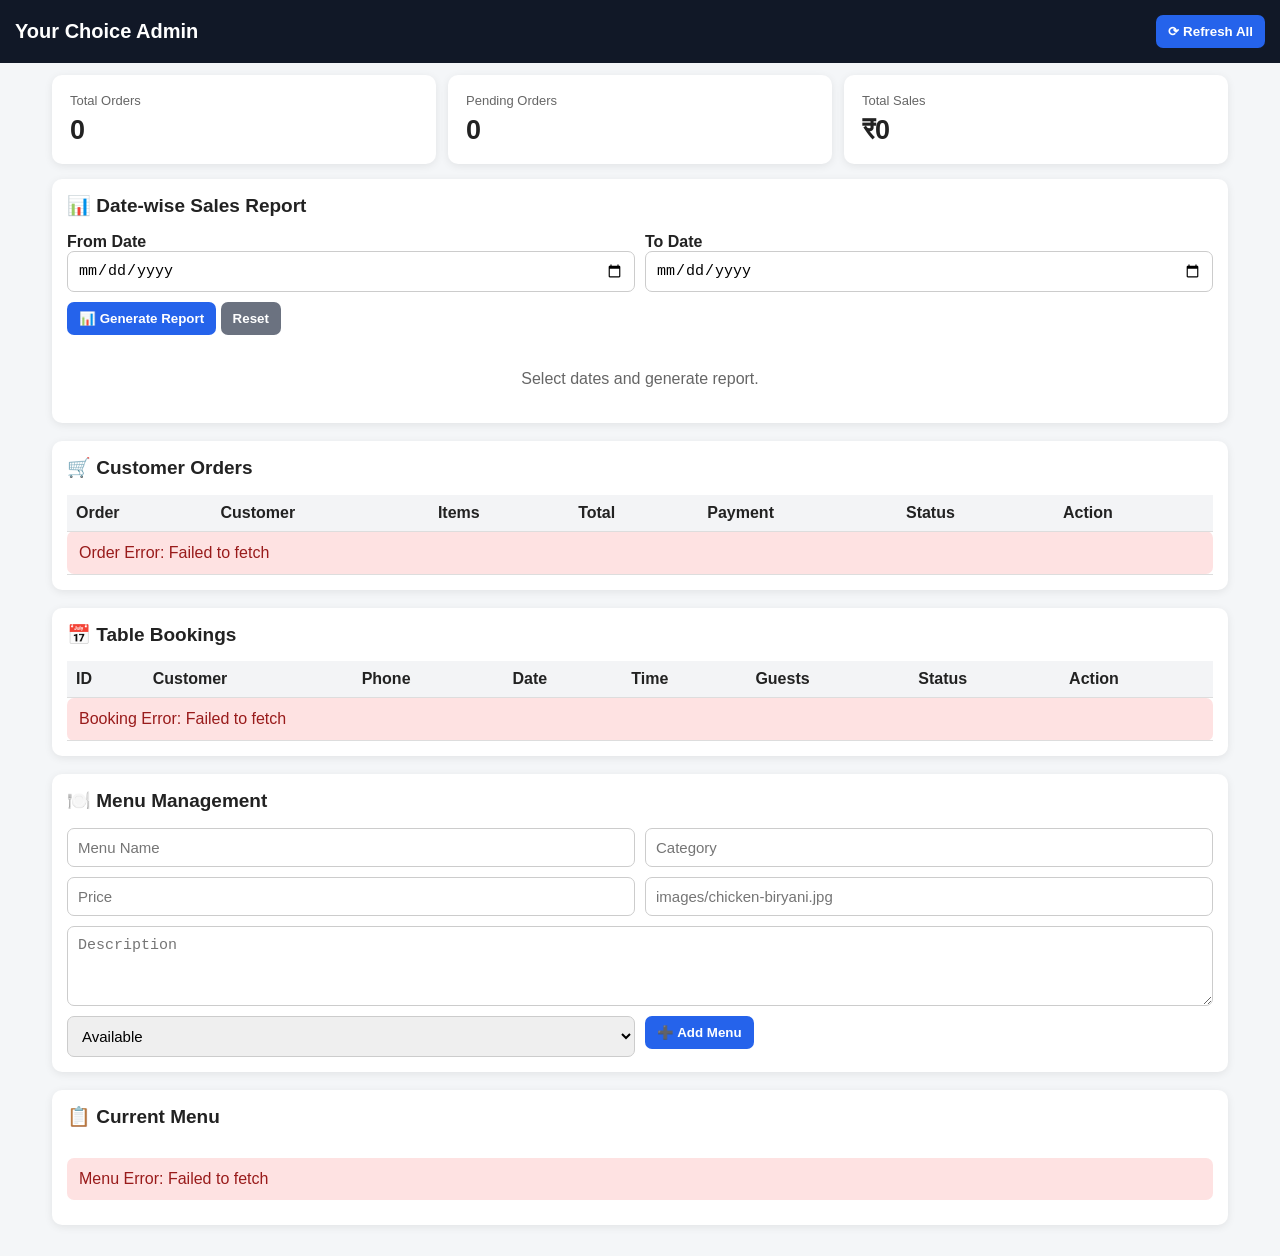
==== admin.html @ d0133aa2 "Update order status options in admin.html" ====
<!DOCTYPE html>
<html lang="bn">
<head>
<meta charset="UTF-8">
<meta name="viewport" content="width=device-width, initial-scale=1.0">
<title>Your Choice Admin</title>

<style>
*{box-sizing:border-box}
body{margin:0;font-family:Arial,sans-serif;background:#f4f6f8;color:#222}
header{background:#111827;color:#fff;padding:15px;display:flex;justify-content:space-between;align-items:center}
header h1{margin:0;font-size:20px}
button{border:0;border-radius:7px;padding:9px 12px;font-weight:bold;cursor:pointer}
.refresh{background:#2563eb;color:#fff}
.container{max-width:1200px;margin:auto;padding:12px}
.stats{display:grid;grid-template-columns:repeat(3,1fr);gap:12px;margin-bottom:15px}
.stat{background:#fff;padding:18px;border-radius:10px;box-shadow:0 2px 8px rgba(0,0,0,.08)}
.stat-title{color:#666;font-size:13px}.stat-value{font-size:27px;font-weight:bold;margin-top:7px}
.section{background:#fff;padding:15px;margin-bottom:18px;border-radius:10px;box-shadow:0 2px 8px rgba(0,0,0,.08)}
.section h2{margin-top:0;font-size:19px}.table-wrap{overflow-x:auto}
table{width:100%;min-width:800px;border-collapse:collapse}
th,td{padding:9px;border-bottom:1px solid #ddd;text-align:left;vertical-align:top}
th{background:#f3f4f6}.loading{text-align:center;padding:20px;color:#666}
.error{background:#fee2e2;color:#991b1b;padding:12px;border-radius:7px;margin-bottom:10px}
.success{background:#dcfce7;color:#166534;padding:12px;border-radius:7px;margin-bottom:10px}
select,input,textarea{width:100%;padding:10px;border:1px solid #ccc;border-radius:7px;font-size:15px}
textarea{min-height:80px;resize:vertical}.form{display:grid;grid-template-columns:1fr 1fr;gap:10px}
.full{grid-column:1/-1}.add{background:#2563eb;color:#fff}.update{background:#16a34a;color:#fff;margin:2px}
.edit{background:#f59e0b;color:#fff;margin:2px}.delete{background:#dc2626;color:#fff;margin:2px}
.hide{background:#6366f1;color:#fff;margin:2px}.call{background:#2563eb;color:#fff;margin:2px}
.whatsapp{background:#16a34a;color:#fff;margin:2px}.menu-image{width:70px;height:55px;object-fit:cover;border-radius:6px}
.small-note{color:#666;font-size:12px}
.report-summary{
  display:grid;
  grid-template-columns:repeat(3,1fr);
  gap:12px;
  margin:15px 0;
}
.report-box{
  background:#f8fafc;
  border:1px solid #e5e7eb;
  border-radius:9px;
  padding:14px;
}
.report-box small{display:block;color:#666;margin-bottom:5px}
.report-box b{font-size:22px}
.report-table{width:100%;min-width:500px;border-collapse:collapse}
.report-table th,.report-table td{padding:10px;border-bottom:1px solid #ddd;text-align:left}
.report-table th{background:#f3f4f6}
.report-total{font-weight:800;background:#ecfdf5}
@media(max-width:700px){
  .report-summary{grid-template-columns:1fr}
}
@media(max-width:700px){.stats{grid-template-columns:1fr}.form{grid-template-columns:1fr}.full{grid-column:auto}
header{flex-direction:column;gap:10px;align-items:flex-start}}

/* =========================
   CATEGORY-WISE ADMIN MENU
========================= */
.menu-category-toolbar{
  display:flex;
  gap:10px;
  flex-wrap:wrap;
  margin:0 0 14px;
}
.menu-category-btn{
  border:1px solid #dbe3ec;
  background:#f8fafc;
  color:#334155;
  border-radius:999px;
  padding:8px 13px;
}
.menu-category-btn.active{
  background:#2563eb;
  color:#fff;
  border-color:#2563eb;
}
.admin-menu-category{
  margin:18px 0 8px;
  padding:10px 12px;
  border-radius:9px;
  background:#eff6ff;
  color:#1e3a8a;
  font-size:16px;
  border-left:4px solid #2563eb;
}
.admin-menu-table{
  min-width:900px;
}

</style>
</head>

<body>
<header>
  <h1>Your Choice Admin</h1>
  <button class="refresh" id="refreshButton">⟳ Refresh All</button>
</header>

<div class="container">
  <div id="globalMessage"></div>

  <div class="stats">
    <div class="stat"><div class="stat-title">Total Orders</div><div id="totalOrders" class="stat-value">0</div></div>
    <div class="stat"><div class="stat-title">Pending Orders</div><div id="pendingOrders" class="stat-value">0</div></div>
    <div class="stat"><div class="stat-title">Total Sales</div><div id="totalSales" class="stat-value">₹0</div></div>
  </div>

  <div class="section">
    <h2>📊 Date-wise Sales Report</h2>

    <div class="form" style="margin-bottom:15px;">
      <div>
        <label><b>From Date</b></label>
        <input type="date" id="reportFromDate">
      </div>
      <div>
        <label><b>To Date</b></label>
        <input type="date" id="reportToDate">
      </div>
      <div>
        <button type="button" class="add" id="reportButton">📊 Generate Report</button>
        <button type="button" id="reportResetButton" style="background:#6b7280;color:#fff;">Reset</button>
      </div>
    </div>

    <div id="dateReportSummary"></div>
    <div id="dateReportBody">
      <div class="loading">Select dates and generate report.</div>
    </div>
  </div>

  <div class="section">
    <h2>🛒 Customer Orders</h2>
    <div id="ordersMessage"></div>
    <div class="table-wrap">
      <table>
        <thead><tr><th>Order</th><th>Customer</th><th>Items</th><th>Total</th><th>Payment</th><th>Status</th><th>Action</th></tr></thead>
        <tbody id="ordersBody"><tr><td colspan="7" class="loading">Loading orders...</td></tr></tbody>
      </table>
    </div>
  </div>

  <div class="section">
    <h2>📅 Table Bookings</h2>
    <div id="bookingsMessage"></div>
    <div class="table-wrap">
      <table>
        <thead><tr><th>ID</th><th>Customer</th><th>Phone</th><th>Date</th><th>Time</th><th>Guests</th><th>Status</th><th>Action</th></tr></thead>
        <tbody id="bookingsBody"><tr><td colspan="8" class="loading">Loading bookings...</td></tr></tbody>
      </table>
    </div>
  </div>

  <div class="section">
    <h2>🍽️ Menu Management</h2>
    <div id="menuMessage"></div>
    <form id="menuForm" class="form">
      <input type="hidden" id="menuId">
      <input type="text" id="menuName" placeholder="Menu Name" required>
      <input type="text" id="menuCategory" placeholder="Category">
      <input type="number" id="menuPrice" placeholder="Price" min="0" required>
      <input type="text" id="menuImage" placeholder="images/chicken-biryani.jpg">
      <textarea id="menuDescription" class="full" placeholder="Description"></textarea>
      <select id="menuAvailable"><option value="1">Available</option><option value="0">Not Available</option></select>
      <div>
        <button type="submit" class="add" id="saveButton">➕ Add Menu</button>
        <button type="button" id="cancelButton" style="display:none;background:#6b7280;color:#fff;">Cancel</button>
      </div>
    </form>
  </div>

  <div class="section">
    <h2>📋 Current Menu</h2>
    <div id="menuCategoryToolbar" class="menu-category-toolbar"></div>
    <div id="currentMenu"><div class="loading">Loading menu...</div></div>
  </div>
</div>

<script>
"use strict";

const API = "https://1251file.xboy7334.workers.dev";
let menuData = [];
let allOrders = [];
let activeMenuCategory = "all";

function $(id){return document.getElementById(id)}

function getReportDate(value){
  if(!value) return "";

  try{
    let dateString=String(value).trim();

    if(
      !dateString.endsWith("Z") &&
      !/[+-]\\d{2}:\\d{2}$/.test(dateString)
    ){
      dateString=dateString.replace(" ","T")+"Z";
    }

    const date=new Date(dateString);
    if(Number.isNaN(date.getTime())) return "";

    const parts=new Intl.DateTimeFormat("en-CA",{
      timeZone:"Asia/Kolkata",
      year:"numeric",
      month:"2-digit",
      day:"2-digit"
    }).formatToParts(date);

    const get=function(type){
      const part=parts.find(function(p){return p.type===type});
      return part ? part.value : "";
    };

    return get("year")+"-"+get("month")+"-"+get("day");
  }catch(error){
    return "";
  }
}

function renderDateWiseReport(){
  const body=$("dateReportBody");
  const summary=$("dateReportSummary");

  if(!body || !summary) return;

  const from=$("reportFromDate").value;
  const to=$("reportToDate").value;

  if(from && to && from > to){
    summary.innerHTML='<div class="error">From Date cannot be after To Date.</div>';
    body.innerHTML="";
    return;
  }

  const filtered=allOrders.filter(function(order){
    const date=getReportDate(order.created_at);
    if(!date) return false;
    if(from && date < from) return false;
    if(to && date > to) return false;
    return true;
  });

  const grouped={};

  filtered.forEach(function(order){
    const date=getReportDate(order.created_at);
    if(!grouped[date]){
      grouped[date]={
        orders:0,
        sales:0
      };
    }

    grouped[date].orders++;
    grouped[date].sales+=Number(order.total_amount||0);
  });

  const dates=Object.keys(grouped).sort().reverse();

  let totalOrders=0;
  let totalSales=0;

  dates.forEach(function(date){
    totalOrders+=grouped[date].orders;
    totalSales+=grouped[date].sales;
  });

  summary.innerHTML=
    '<div class="report-summary">'+
      '<div class="report-box"><small>Total Orders</small><b>'+totalOrders+'</b></div>'+
      '<div class="report-box"><small>Total Sales</small><b>₹'+totalSales.toFixed(0)+'</b></div>'+
      '<div class="report-box"><small>Days</small><b>'+dates.length+'</b></div>'+
    '</div>';

  if(!dates.length){
    body.innerHTML='<div class="loading">এই date range-এ কোনো order নেই।</div>';
    return;
  }

  let html='<div class="table-wrap"><table class="report-table">'+
    '<thead><tr><th>Date</th><th>Orders</th><th>Sales</th></tr></thead><tbody>';

  dates.forEach(function(date){
    const d=grouped[date];
    const displayDate=new Date(date+"T00:00:00").toLocaleDateString("en-IN",{
      day:"2-digit",
      month:"short",
      year:"numeric"
    });

    html+=
      '<tr>'+
      '<td><b>'+escapeHtml(displayDate)+'</b></td>'+
      '<td>'+d.orders+'</td>'+
      '<td><b>₹'+d.sales.toFixed(0)+'</b></td>'+
      '</tr>';
  });

  html+=
    '<tr class="report-total">'+
    '<td>Grand Total</td>'+
    '<td>'+totalOrders+'</td>'+
    '<td>₹'+totalSales.toFixed(0)+'</td>'+
    '</tr></tbody></table></div>';

  body.innerHTML=html;
}


function showMessage(id,message,type){
  const box=$(id);
  if(!box)return;
  box.innerHTML='<div class="'+type+'">'+escapeHtml(message)+'</div>';
}

function escapeHtml(value){
  return String(value ?? "")
    .replace(/&/g,"&amp;").replace(/</g,"&lt;")
    .replace(/>/g,"&gt;").replace(/"/g,"&quot;")
    .replace(/'/g,"&#039;");
}

/* =========================================================
   ADMIN ORDER TIME
   Convert UTC / SQLite timestamp to India Standard Time
========================================================= */
function formatAdminDateTime(value){
  if(!value)return "Time not available";

  try{
    let dateString=String(value).trim();

    if(
      !dateString.endsWith("Z") &&
      !/[+-]\d{2}:\d{2}$/.test(dateString)
    ){
      dateString=dateString.replace(" ","T")+"Z";
    }

    const date=new Date(dateString);

    if(Number.isNaN(date.getTime())){
      return escapeHtml(value);
    }

    return date.toLocaleString("en-IN",{
      timeZone:"Asia/Kolkata",
      day:"2-digit",
      month:"short",
      year:"numeric",
      hour:"2-digit",
      minute:"2-digit",
      second:"2-digit",
      hour12:true
    });
  }catch(error){
    return escapeHtml(value);
  }
}

async function api(path,options){
  const response=await fetch(API+path,options||{});
  const text=await response.text();
  let data={};

  try{data=text?JSON.parse(text):{}}
  catch(e){throw new Error("Server returned invalid JSON. HTTP "+response.status)}

  if(!response.ok){
    throw new Error(data.message||data.error||("HTTP "+response.status));
  }

  return data;
}

function option(value,selected){
  return '<option value="'+escapeHtml(value)+'"'+
    (String(value)===String(selected)?" selected":"")+">"+
    escapeHtml(value)+"</option>";
}

function callCustomer(phone){
  if(!phone){alert("Phone number নেই");return}
  window.location.href="tel:"+String(phone).replace(/[^\d+]/g,"");
}

function whatsapp(phone,name){
  if(!phone){alert("Phone number নেই");return}
  let number=String(phone).replace(/\D/g,"");
  if(number.length===10)number="91"+number;
  const message=encodeURIComponent(
    "Hello "+(name||"Customer")+", Your Choice Family Restaurant থেকে যোগাযোগ করছি।"
  );
  window.open("https://wa.me/"+number+"?text="+message,"_blank");
}

async function loadAll(){
  $("ordersBody").innerHTML='<tr><td colspan="7" class="loading">Loading orders...</td></tr>';
  $("bookingsBody").innerHTML='<tr><td colspan="8" class="loading">Loading bookings...</td></tr>';
  $("currentMenu").innerHTML='<div class="loading">Loading menu...</div>';

  await Promise.allSettled([loadOrders(),loadBookings(),loadMenu()]);
}

async function loadOrders(){
  const body=$("ordersBody");

  try{
    const data=await api("/api/admin/orders");
    const orders=Array.isArray(data.orders)?data.orders:[];
    allOrders=orders;

    $("totalOrders").textContent=orders.length;

    let pending=0;
    let sales=0;

    orders.forEach(function(order){
      if(String(order.status)==="Pending")pending++;
      sales+=Number(order.total_amount||0);
    });

    $("pendingOrders").textContent=pending;
    $("totalSales").textContent="₹"+sales.toFixed(0);

    renderDateWiseReport();

    if(!orders.length){
      body.innerHTML='<tr><td colspan="7" class="loading">কোনো Order নেই</td></tr>';
      return;
    }

    body.innerHTML="";

    orders.forEach(function(order){
      const row=document.createElement("tr");

      let items="—";
      if(Array.isArray(order.items)&&order.items.length){
        items=order.items.map(function(item){
          return escapeHtml(item.item_name)+" × "+escapeHtml(item.quantity)+" — ₹"+escapeHtml(item.price);
        }).join("<br>");
      }

      row.innerHTML=
        "<td><b>#"+escapeHtml(order.id)+"</b><br>"+
        "<small>"+formatAdminDateTime(order.created_at)+"</small></td>"+

        "<td><b>"+escapeHtml(order.customer_name||"")+"</b><br>"+
        escapeHtml(order.phone||"")+"<br>"+
        escapeHtml(order.address||"")+"<br>"+
        '<button type="button" class="call">📞 Call</button>'+
        '<button type="button" class="whatsapp">WhatsApp</button></td>'+

        "<td>"+items+"</td>"+
        "<td><b>₹"+Number(order.total_amount||0).toFixed(0)+"</b></td>"+
        "<td>"+escapeHtml(order.payment_method||"COD")+"</td>"+

        "<td><select class=\"orderStatus\">"+
        option("Pending",order.status)+
        option("Confirmed",order.status)+
        option(" Out for Delivery",order.status)+
        option("Delivered",order.status)+
        option("Cancelled",order.status)+
        "</select></td>"+

        '<td><button type="button" class="update">Update</button></td>';

      row.querySelector(".update").addEventListener("click",function(){
        const status=row.querySelector(".orderStatus").value;
        updateOrder(order.id,status);
      });

      row.querySelector(".call").addEventListener("click",function(){
        callCustomer(order.phone);
      });

      row.querySelector(".whatsapp").addEventListener("click",function(){
        whatsapp(order.phone,order.customer_name);
      });

      body.appendChild(row);
    });

  }catch(error){
    $("totalOrders").textContent="0";
    $("pendingOrders").textContent="0";
    $("totalSales").textContent="₹0";

    body.innerHTML='<tr><td colspan="7" class="error">Order Error: '+escapeHtml(error.message)+"</td></tr>";
  }
}

async function updateOrder(id,status){
  try{
    await api("/api/admin/orders/"+encodeURIComponent(id),{
      method:"PATCH",
      headers:{"Content-Type":"application/json"},
      body:JSON.stringify({status:status})
    });

    alert("Order status updated.");
    await loadOrders();
  }catch(error){
    alert("Order update failed: "+error.message);
  }
}

async function loadBookings(){
  const body=$("bookingsBody");

  try{
    const data=await api("/api/admin/bookings");
    const bookings=Array.isArray(data.bookings)?data.bookings:[];

    if(!bookings.length){
      body.innerHTML='<tr><td colspan="8" class="loading">কোনো Table Booking নেই</td></tr>';
      return;
    }

    body.innerHTML="";

    bookings.forEach(function(booking){
      const row=document.createElement("tr");

      row.innerHTML=
        "<td>#"+escapeHtml(booking.id)+"</td>"+
        "<td>"+escapeHtml(booking.customer_name||"")+"</td>"+
        "<td>"+escapeHtml(booking.phone||"")+"<br>"+
        '<button type="button" class="call">📞 Call</button>'+
        '<button type="button" class="whatsapp">WhatsApp</button></td>'+
        "<td>"+escapeHtml(booking.booking_date||"")+"</td>"+
        "<td>"+escapeHtml(booking.booking_time||"")+"</td>"+
        "<td>"+escapeHtml(booking.guests||"")+"</td>"+
        "<td><select class=\"bookingStatus\">"+
        option("Pending",booking.status)+
        option("Confirmed",booking.status)+
        option("Completed",booking.status)+
        option("Cancelled",booking.status)+
        "</select></td>"+
        '<td><button type="button" class="update">Update</button></td>';

      row.querySelector(".update").addEventListener("click",function(){
        const status=row.querySelector(".bookingStatus").value;
        updateBooking(booking.id,status);
      });

      row.querySelector(".call").addEventListener("click",function(){
        callCustomer(booking.phone);
      });

      row.querySelector(".whatsapp").addEventListener("click",function(){
        whatsapp(booking.phone,booking.customer_name);
      });

      body.appendChild(row);
    });

  }catch(error){
    body.innerHTML='<tr><td colspan="8" class="error">Booking Error: '+escapeHtml(error.message)+"</td></tr>";
  }
}

async function updateBooking(id,status){
  try{
    await api("/api/admin/bookings/"+encodeURIComponent(id),{
      method:"PATCH",
      headers:{"Content-Type":"application/json"},
      body:JSON.stringify({status:status})
    });

    alert("Booking status updated.");
    await loadBookings();
  }catch(error){
    alert("Booking update failed: "+error.message);
  }
}


function normalizeMenuCategory(value){
  return String(value || "")
    .toLowerCase()
    .replace(/&/g,"and")
    .replace(/[–—-]/g," ")
    .replace(/[.,()]/g," ")
    .replace(/\s+/g," ")
    .trim();
}

function getMenuCategoryLabel(value){
  const key=normalizeMenuCategory(value);
  const labels={
    "biryani and mughlai":"Biryani & Mughlai",
    "biryani mughlai":"Biryani & Mughlai",
    "biryani mughlai dish":"Biryani & Mughlai",
    "soups":"Soups",
    "soup":"Soups",
    "chinese starter":"Chinese Starter",
    "chinese starters":"Chinese Starter",
    "chinese rice":"Chinese Rice",
    "noodles":"Noodles",
    "chinese main course":"Chinese Main Course",
    "tandoor and starter":"Tandoor & Starter",
    "tandoor starter":"Tandoor & Starter",
    "salad and raita":"Salad & Raita",
    "salad raita":"Salad & Raita",
    "rice and pulao":"Rice & Pulao",
    "rice pulao":"Rice & Pulao",
    "roti":"Roti",
    "indian main course":"Indian Main Course",
    "dal":"Dal",
    "egg":"Egg",
    "chicken":"Chicken",
    "mutton":"Mutton"
  };
  return labels[key] || String(value || "Other");
}

const MENU_CATEGORY_ORDER=[
  "biryani and mughlai",
  "soups",
  "chinese starter",
  "chinese rice",
  "noodles",
  "chinese main course",
  "tandoor and starter",
  "salad and raita",
  "rice and pulao",
  "roti",
  "indian main course",
  "dal",
  "egg",
  "chicken",
  "mutton"
];

function renderMenuCategoryToolbar(){
  const toolbar=$("menuCategoryToolbar");
  if(!toolbar)return;

  const groups={};
  menuData.forEach(function(item){
    const key=normalizeMenuCategory(item.category)||"other";
    groups[key]=true;
  });

  const keys=Object.keys(groups);
  const ordered=[
    ...MENU_CATEGORY_ORDER.filter(function(key){return groups[key]}),
    ...keys.filter(function(key){return !MENU_CATEGORY_ORDER.includes(key)})
  ];

  let html=
    '<button type="button" class="menu-category-btn'+
    (activeMenuCategory==="all"?" active":"")+
    '" data-category="all">All</button>';

  ordered.forEach(function(key){
    html+=
      '<button type="button" class="menu-category-btn'+
      (activeMenuCategory===key?" active":"")+
      '" data-category="'+escapeHtml(key)+'">'+
      escapeHtml(getMenuCategoryLabel(key))+
      '</button>';
  });

  toolbar.innerHTML=html;

  toolbar.querySelectorAll(".menu-category-btn").forEach(function(btn){
    btn.addEventListener("click",function(){
      activeMenuCategory=btn.dataset.category||"all";
      renderMenuCategoryToolbar();
      renderCurrentMenu();
    });
  });
}

function renderCurrentMenu(){
  const box=$("currentMenu");
  if(!box)return;

  if(!menuData.length){
    box.innerHTML='<div class="loading">কোনো Menu নেই</div>';
    return;
  }

  const filtered=menuData.filter(function(item){
    if(activeMenuCategory==="all")return true;
    return normalizeMenuCategory(item.category)===activeMenuCategory;
  });

  if(!filtered.length){
    box.innerHTML='<div class="loading">এই category-তে কোনো Menu নেই।</div>';
    return;
  }

  const groups={};

  filtered.forEach(function(item){
    const key=normalizeMenuCategory(item.category)||"other";
    if(!groups[key]){
      groups[key]={
        label:getMenuCategoryLabel(item.category),
        items:[]
      };
    }
    groups[key].items.push(item);
  });

  const keys=Object.keys(groups);
  const ordered=[
    ...MENU_CATEGORY_ORDER.filter(function(key){return groups[key]}),
    ...keys.filter(function(key){return !MENU_CATEGORY_ORDER.includes(key)})
  ];

  let html="";

  ordered.forEach(function(key){
    const group=groups[key];

    html+='<div class="admin-menu-category">'+
      '🍽️ '+escapeHtml(group.label)+
      ' <span style="font-size:12px;color:#64748b;">('+group.items.length+' items)</span>'+
      '</div>';

    html+='<div class="table-wrap"><table class="admin-menu-table"><thead><tr>'+
      "<th>ID</th><th>Image</th><th>Name</th><th>Category</th>"+
      "<th>Price</th><th>Available</th><th>Action</th>"+
      "</tr></thead><tbody>";

    group.items.forEach(function(item){
      const image=item.image
        ? '<img class="menu-image" src="'+escapeHtml(item.image)+
          '" alt="'+escapeHtml(item.name)+'" onerror="this.style.display=\'none\'">'
        :"No Image";

      html+="<tr>"+
        "<td>#"+escapeHtml(item.id)+"</td>"+
        "<td>"+image+"</td>"+
        "<td><b>"+escapeHtml(item.name)+"</b><br><small>"+escapeHtml(item.description||"")+"</small></td>"+
        "<td>"+escapeHtml(item.category||"")+"</td>"+
        "<td><b>₹"+Number(item.price||0).toFixed(0)+"</b></td>"+
        "<td>"+(Number(item.available)===1?"✅ Available":"❌ Hidden")+"</td>"+
        "<td><button type=\"button\" class=\"edit\">Edit</button>"+
        "<button type=\"button\" class=\"hide\">"+(Number(item.available)===1?"Hide":"Show")+"</button>"+
        "<button type=\"button\" class=\"delete\">Delete</button></td>"+
        "</tr>";
    });

    html+="</tbody></table></div>";
  });

  box.innerHTML=html;

  box.querySelectorAll("tbody tr").forEach(function(row){
    const idText=row.children[0].textContent.replace("#","");
    const item=menuData.find(function(x){return String(x.id)===String(idText)});
    if(!item)return;

    row.querySelector(".edit").addEventListener("click",function(){
      editMenu(item.id);
    });
    row.querySelector(".hide").addEventListener("click",function(){
      toggleMenu(item.id);
    });
    row.querySelector(".delete").addEventListener("click",function(){
      deleteMenu(item.id);
    });
  });
}

async function loadMenu(){
  const box=$("currentMenu");

  try{
    const data=await api("/api/admin/menu");
    menuData=Array.isArray(data.menu)?data.menu:[];

    renderMenuCategoryToolbar();
    renderCurrentMenu();

  }catch(error){
    box.innerHTML='<div class="error">Menu Error: '+escapeHtml(error.message)+"</div>";
  }
}

function resetMenuForm(){
  $("menuId").value="";
  $("menuName").value="";
  $("menuCategory").value="";
  $("menuPrice").value="";
  $("menuImage").value="";
  $("menuDescription").value="";
  $("menuAvailable").value="1";
  $("saveButton").textContent="➕ Add Menu";
  $("cancelButton").style.display="none";
}

function editMenu(id){
  const item=menuData.find(function(menu){return Number(menu.id)===Number(id)});
  if(!item){alert("Menu item পাওয়া যায়নি।");return}

  $("menuId").value=item.id;
  $("menuName").value=item.name||"";
  $("menuCategory").value=item.category||"";
  $("menuPrice").value=item.price??"";
  $("menuImage").value=item.image||"";
  $("menuDescription").value=item.description||"";
  $("menuAvailable").value=Number(item.available)===1?"1":"0";
  $("saveButton").textContent="💾 Update Menu";
  $("cancelButton").style.display="inline-block";

  window.scrollTo({top:$("menuForm").getBoundingClientRect().top+window.scrollY-20,behavior:"smooth"});
}

async function toggleMenu(id){
  const item=menuData.find(function(menu){return Number(menu.id)===Number(id)});
  if(!item)return;

  const newAvailable=Number(item.available)===1?0:1;

  try{
    await api("/api/admin/menu/"+encodeURIComponent(id),{
      method:"PATCH",
      headers:{"Content-Type":"application/json"},
      body:JSON.stringify({available:newAvailable})
    });
    await loadMenu();
  }catch(error){
    alert("Menu status update failed: "+error.message);
  }
}

async function deleteMenu(id){
  const item=menuData.find(function(menu){return Number(menu.id)===Number(id)});
  if(!item)return;
  if(!confirm('Delete "'+item.name+'"?'))return;

  try{
    await api("/api/admin/menu/"+encodeURIComponent(id),{method:"DELETE"});
    await loadMenu();
  }catch(error){
    alert("Menu delete failed: "+error.message);
  }
}

$("menuForm").addEventListener("submit",async function(event){
  event.preventDefault();

  const id=$("menuId").value.trim();

  const data={
    name:$("menuName").value.trim(),
    category:$("menuCategory").value.trim(),
    description:$("menuDescription").value.trim(),
    price:Number($("menuPrice").value),
    image:$("menuImage").value.trim(),
    available:Number($("menuAvailable").value)
  };

  if(!data.name){alert("Menu Name দিন।");return}
  if(!Number.isFinite(data.price)||data.price<0){alert("সঠিক Price দিন।");return}

  const saveButton=$("saveButton");
  saveButton.disabled=true;

  try{
    if(id){
      await api("/api/admin/menu/"+encodeURIComponent(id),{
        method:"PATCH",
        headers:{"Content-Type":"application/json"},
        body:JSON.stringify(data)
      });
      alert("Menu updated successfully.");
    }else{
      await api("/api/admin/menu",{
        method:"POST",
        headers:{"Content-Type":"application/json"},
        body:JSON.stringify(data)
      });
      alert("Menu added successfully.");
    }

    resetMenuForm();
    await loadMenu();
  }catch(error){
    alert("Menu save failed: "+error.message);
  }finally{
    saveButton.disabled=false;
  }
});

$("cancelButton").addEventListener("click",function(){resetMenuForm()});
$("refreshButton").addEventListener("click",function(){loadAll()});

$("reportButton").addEventListener("click",function(){
  renderDateWiseReport();
});

$("reportResetButton").addEventListener("click",function(){
  $("reportFromDate").value="";
  $("reportToDate").value="";
  renderDateWiseReport();
});

window.addEventListener("error",function(event){
  const box=$("globalMessage");
  if(box)box.innerHTML='<div class="error">JavaScript Error: '+escapeHtml(event.message||"Unknown error")+"</div>";
});

window.addEventListener("unhandledrejection",function(event){
  const box=$("globalMessage");
  if(box){
    const message=event.reason&&event.reason.message?event.reason.message:String(event.reason||"Unknown Promise Error");
    box.innerHTML='<div class="error">Promise Error: '+escapeHtml(message)+"</div>";
  }
});

document.addEventListener("DOMContentLoaded",function(){loadAll()});
</script>
</body>
</html>
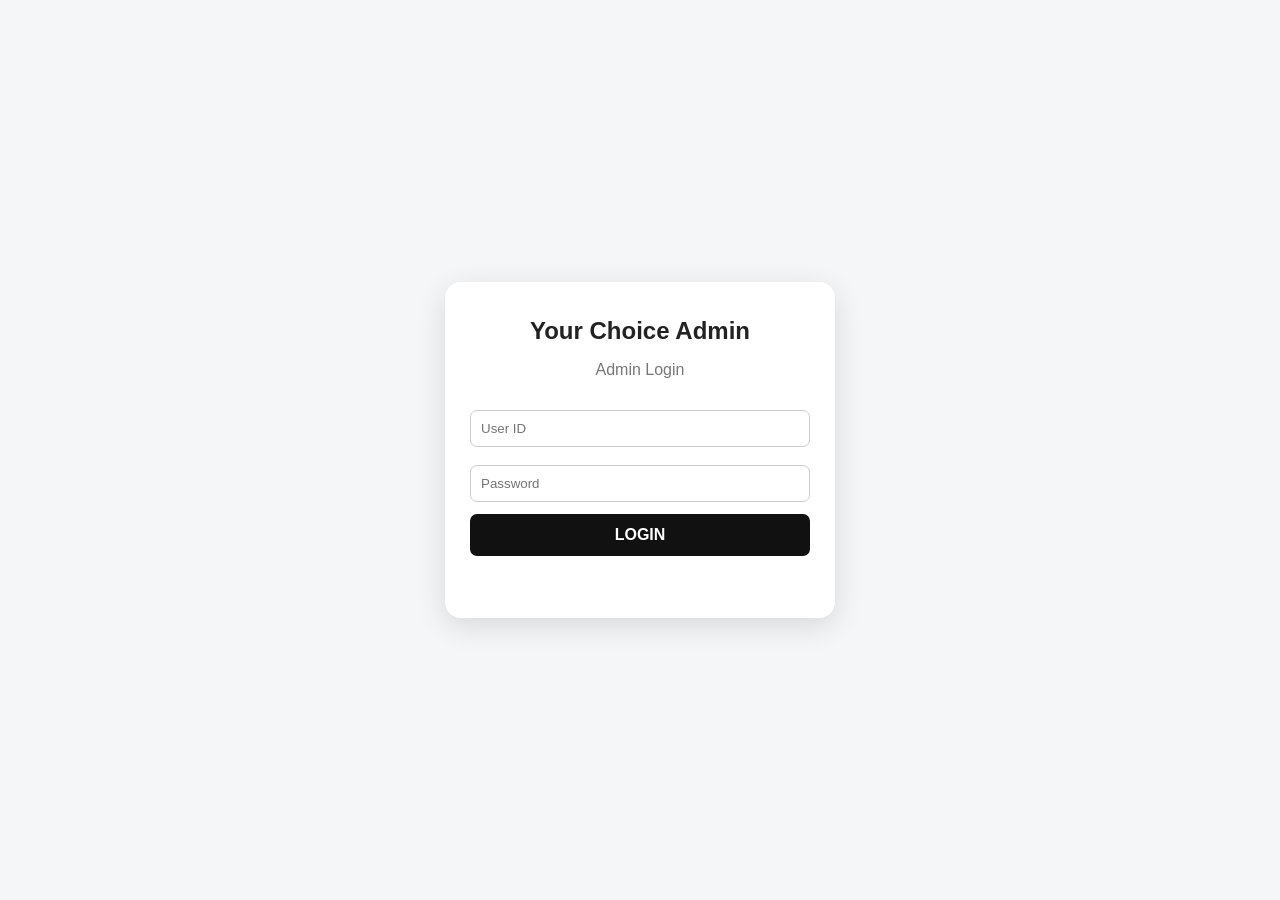
==== commit 9580b4dc: "Update admin.html" ====
--- a/admin.html
+++ b/admin.html
@@ -1,926 +1,2372 @@
 <!DOCTYPE html>
-<html lang="bn">
+<html lang="en">
 <head>
 <meta charset="UTF-8">
-<meta name="viewport" content="width=device-width, initial-scale=1.0">
+<meta name="viewport" content="width=device-width,initial-scale=1.0">
 <title>Your Choice Admin</title>
 
 <style>
-*{box-sizing:border-box}
-body{margin:0;font-family:Arial,sans-serif;background:#f4f6f8;color:#222}
-header{background:#111827;color:#fff;padding:15px;display:flex;justify-content:space-between;align-items:center}
-header h1{margin:0;font-size:20px}
-button{border:0;border-radius:7px;padding:9px 12px;font-weight:bold;cursor:pointer}
-.refresh{background:#2563eb;color:#fff}
-.container{max-width:1200px;margin:auto;padding:12px}
-.stats{display:grid;grid-template-columns:repeat(3,1fr);gap:12px;margin-bottom:15px}
-.stat{background:#fff;padding:18px;border-radius:10px;box-shadow:0 2px 8px rgba(0,0,0,.08)}
-.stat-title{color:#666;font-size:13px}.stat-value{font-size:27px;font-weight:bold;margin-top:7px}
-.section{background:#fff;padding:15px;margin-bottom:18px;border-radius:10px;box-shadow:0 2px 8px rgba(0,0,0,.08)}
-.section h2{margin-top:0;font-size:19px}.table-wrap{overflow-x:auto}
-table{width:100%;min-width:800px;border-collapse:collapse}
-th,td{padding:9px;border-bottom:1px solid #ddd;text-align:left;vertical-align:top}
-th{background:#f3f4f6}.loading{text-align:center;padding:20px;color:#666}
-.error{background:#fee2e2;color:#991b1b;padding:12px;border-radius:7px;margin-bottom:10px}
-.success{background:#dcfce7;color:#166534;padding:12px;border-radius:7px;margin-bottom:10px}
-select,input,textarea{width:100%;padding:10px;border:1px solid #ccc;border-radius:7px;font-size:15px}
-textarea{min-height:80px;resize:vertical}.form{display:grid;grid-template-columns:1fr 1fr;gap:10px}
-.full{grid-column:1/-1}.add{background:#2563eb;color:#fff}.update{background:#16a34a;color:#fff;margin:2px}
-.edit{background:#f59e0b;color:#fff;margin:2px}.delete{background:#dc2626;color:#fff;margin:2px}
-.hide{background:#6366f1;color:#fff;margin:2px}.call{background:#2563eb;color:#fff;margin:2px}
-.whatsapp{background:#16a34a;color:#fff;margin:2px}.menu-image{width:70px;height:55px;object-fit:cover;border-radius:6px}
-.small-note{color:#666;font-size:12px}
-.report-summary{
+*{
+  box-sizing:border-box;
+}
+
+body{
+  margin:0;
+  font-family:Arial,Helvetica,sans-serif;
+  background:#f4f6f8;
+  color:#222;
+}
+
+button{
+  cursor:pointer;
+  border:0;
+  border-radius:7px;
+  padding:9px 14px;
+  font-weight:600;
+}
+
+input,select,textarea{
+  width:100%;
+  padding:10px;
+  border:1px solid #ccc;
+  border-radius:7px;
+  margin-top:6px;
+  margin-bottom:12px;
+}
+
+.login-screen{
+  position:fixed;
+  inset:0;
+  background:#f4f6f8;
+  display:flex;
+  align-items:center;
+  justify-content:center;
+  padding:20px;
+  z-index:99999;
+}
+
+.login-box{
+  width:100%;
+  max-width:390px;
+  background:white;
+  padding:30px 25px;
+  border-radius:16px;
+  box-shadow:0 8px 30px rgba(0,0,0,.12);
+  text-align:center;
+}
+
+.login-logo{
+  width:110px;
+  height:110px;
+  object-fit:contain;
+  display:block;
+  margin:0 auto 15px;
+}
+
+.login-box h2{
+  margin:5px 0;
+}
+
+.login-box p{
+  color:#777;
+  margin-bottom:25px;
+}
+
+.login-box input{
+  text-align:left;
+}
+
+.login-btn{
+  width:100%;
+  background:#111;
+  color:white;
+  padding:12px;
+  font-size:16px;
+}
+
+.login-btn:disabled{
+  opacity:.6;
+}
+
+.login-error{
+  color:#d00;
+  margin-top:12px;
+  min-height:20px;
+}
+
+#adminApp{
+  display:none;
+}
+
+header{
+  background:#111;
+  color:white;
+  padding:15px 20px;
+  display:flex;
+  align-items:center;
+  justify-content:space-between;
+  gap:10px;
+  position:sticky;
+  top:0;
+  z-index:100;
+}
+
+.header-left{
+  display:flex;
+  align-items:center;
+  gap:12px;
+}
+
+.header-logo{
+  width:45px;
+  height:45px;
+  object-fit:contain;
+  background:white;
+  border-radius:50%;
+}
+
+header h1{
+  margin:0;
+  font-size:20px;
+}
+
+.logout-btn{
+  background:#e53935;
+  color:white;
+}
+
+.container{
+  max-width:1400px;
+  margin:auto;
+  padding:20px;
+}
+
+.section{
+  background:white;
+  padding:18px;
+  margin-bottom:20px;
+  border-radius:12px;
+  box-shadow:0 2px 8px rgba(0,0,0,.06);
+}
+
+.section h2{
+  margin-top:0;
+}
+
+.stats{
   display:grid;
   grid-template-columns:repeat(3,1fr);
-  gap:12px;
-  margin:15px 0;
-}
-.report-box{
-  background:#f8fafc;
-  border:1px solid #e5e7eb;
-  border-radius:9px;
-  padding:14px;
-}
-.report-box small{display:block;color:#666;margin-bottom:5px}
-.report-box b{font-size:22px}
-.report-table{width:100%;min-width:500px;border-collapse:collapse}
-.report-table th,.report-table td{padding:10px;border-bottom:1px solid #ddd;text-align:left}
-.report-table th{background:#f3f4f6}
-.report-total{font-weight:800;background:#ecfdf5}
+  gap:15px;
+}
+
+.stat{
+  background:#fff;
+  border-radius:12px;
+  padding:20px;
+  box-shadow:0 2px 8px rgba(0,0,0,.06);
+}
+
+.stat-title{
+  color:#777;
+  font-size:14px;
+}
+
+.stat-value{
+  font-size:28px;
+  font-weight:bold;
+  margin-top:8px;
+}
+
+.report-row{
+  display:grid;
+  grid-template-columns:1fr 1fr auto auto;
+  gap:10px;
+  align-items:end;
+}
+
+.table-wrap{
+  width:100%;
+  overflow-x:auto;
+}
+
+table{
+  width:100%;
+  border-collapse:collapse;
+  min-width:900px;
+}
+
+th,td{
+  border-bottom:1px solid #eee;
+  padding:10px;
+  text-align:left;
+  vertical-align:top;
+}
+
+th{
+  background:#fafafa;
+}
+
+.status{
+  padding:5px 8px;
+  border-radius:5px;
+  font-size:12px;
+  font-weight:bold;
+}
+
+.status-pending{
+  background:#fff3cd;
+}
+
+.status-confirmed{
+  background:#d1e7dd;
+}
+
+.status-cancelled{
+  background:#f8d7da;
+}
+
+.status-completed{
+  background:#cfe2ff;
+}
+
+.action-btn{
+  margin:2px;
+}
+
+.call{
+  background:#198754;
+  color:white;
+}
+
+.whatsapp{
+  background:#25d366;
+  color:white;
+}
+
+.edit{
+  background:#0d6efd;
+  color:white;
+}
+
+.delete{
+  background:#dc3545;
+  color:white;
+}
+
+.hide{
+  background:#6c757d;
+  color:white;
+}
+
+.save{
+  background:#111;
+  color:white;
+}
+
+.menu-grid{
+  display:grid;
+  grid-template-columns:repeat(auto-fill,minmax(230px,1fr));
+  gap:15px;
+}
+
+.menu-card{
+  border:1px solid #ddd;
+  border-radius:10px;
+  overflow:hidden;
+  background:white;
+}
+
+.menu-card img{
+  width:100%;
+  height:160px;
+  object-fit:cover;
+  background:#eee;
+}
+
+.menu-card-body{
+  padding:12px;
+}
+
+.menu-card h3{
+  margin:0 0 5px;
+}
+
+.menu-card p{
+  margin:5px 0;
+  color:#666;
+}
+
+.filter-buttons{
+  display:flex;
+  flex-wrap:wrap;
+  gap:7px;
+  margin-bottom:15px;
+}
+
+.filter-buttons button{
+  background:#eee;
+}
+
+.filter-buttons button.active{
+  background:#111;
+  color:white;
+}
+
+.form-grid{
+  display:grid;
+  grid-template-columns:repeat(2,1fr);
+  gap:15px;
+}
+
+.full{
+  grid-column:1/-1;
+}
+
+.empty{
+  text-align:center;
+  padding:25px;
+  color:#777;
+}
+
+.loading{
+  text-align:center;
+  padding:20px;
+}
+
+.toast{
+  position:fixed;
+  right:20px;
+  bottom:20px;
+  background:#111;
+  color:white;
+  padding:13px 18px;
+  border-radius:8px;
+  display:none;
+  z-index:999999;
+}
+
 @media(max-width:700px){
-  .report-summary{grid-template-columns:1fr}
-}
-@media(max-width:700px){.stats{grid-template-columns:1fr}.form{grid-template-columns:1fr}.full{grid-column:auto}
-header{flex-direction:column;gap:10px;align-items:flex-start}}
-
-/* =========================
-   CATEGORY-WISE ADMIN MENU
-========================= */
-.menu-category-toolbar{
-  display:flex;
-  gap:10px;
-  flex-wrap:wrap;
-  margin:0 0 14px;
-}
-.menu-category-btn{
-  border:1px solid #dbe3ec;
-  background:#f8fafc;
-  color:#334155;
-  border-radius:999px;
-  padding:8px 13px;
-}
-.menu-category-btn.active{
-  background:#2563eb;
-  color:#fff;
-  border-color:#2563eb;
-}
-.admin-menu-category{
-  margin:18px 0 8px;
-  padding:10px 12px;
-  border-radius:9px;
-  background:#eff6ff;
-  color:#1e3a8a;
-  font-size:16px;
-  border-left:4px solid #2563eb;
-}
-.admin-menu-table{
-  min-width:900px;
-}
-
+
+  .stats{
+    grid-template-columns:1fr;
+  }
+
+  .report-row{
+    grid-template-columns:1fr;
+  }
+
+  .form-grid{
+    grid-template-columns:1fr;
+  }
+
+  .container{
+    padding:10px;
+  }
+
+  header{
+    padding:10px;
+  }
+
+  header h1{
+    font-size:16px;
+  }
+
+  .header-logo{
+    width:38px;
+    height:38px;
+  }
+
+  .login-box{
+    padding:25px 18px;
+  }
+}
 </style>
 </head>
 
 <body>
+
+<!-- ================= LOGIN ================= -->
+
+<div id="loginScreen" class="login-screen">
+
+  <div class="login-box">
+
+    <!-- WEBSITE LOGO -->
+    <img
+      src="/logo.png"
+      alt="Your Choice Family Restaurant"
+      class="login-logo"
+      onerror="this.style.display='none'"
+    >
+
+    <h2>Your Choice Admin</h2>
+    <p>Admin Login</p>
+
+    <input
+      type="text"
+      id="loginUser"
+      placeholder="User ID"
+      autocomplete="username"
+    >
+
+    <input
+      type="password"
+      id="loginPassword"
+      placeholder="Password"
+      autocomplete="current-password"
+    >
+
+    <button
+      id="loginButton"
+      class="login-btn"
+      onclick="login()"
+    >
+      LOGIN
+    </button>
+
+    <div id="loginError" class="login-error"></div>
+
+  </div>
+
+</div>
+
+
+<!-- ================= ADMIN APP ================= -->
+
+<div id="adminApp">
+
 <header>
-  <h1>Your Choice Admin</h1>
-  <button class="refresh" id="refreshButton">⟳ Refresh All</button>
+
+  <div class="header-left">
+
+    <img
+      src="/logo.png"
+      class="header-logo"
+      alt="Logo"
+      onerror="this.style.display='none'"
+    >
+
+    <h1>Your Choice Admin</h1>
+
+  </div>
+
+  <button
+    class="logout-btn"
+    onclick="logout()"
+  >
+    Logout
+  </button>
+
 </header>
 
+
 <div class="container">
-  <div id="globalMessage"></div>
-
-  <div class="stats">
-    <div class="stat"><div class="stat-title">Total Orders</div><div id="totalOrders" class="stat-value">0</div></div>
-    <div class="stat"><div class="stat-title">Pending Orders</div><div id="pendingOrders" class="stat-value">0</div></div>
-    <div class="stat"><div class="stat-title">Total Sales</div><div id="totalSales" class="stat-value">₹0</div></div>
+
+<!-- ================= STATS ================= -->
+
+<div class="stats">
+
+  <div class="stat">
+    <div class="stat-title">Total Orders</div>
+    <div id="totalOrders" class="stat-value">0</div>
   </div>
 
-  <div class="section">
-    <h2>📊 Date-wise Sales Report</h2>
-
-    <div class="form" style="margin-bottom:15px;">
-      <div>
-        <label><b>From Date</b></label>
-        <input type="date" id="reportFromDate">
+  <div class="stat">
+    <div class="stat-title">Pending Orders</div>
+    <div id="pendingOrders" class="stat-value">0</div>
+  </div>
+
+  <div class="stat">
+    <div class="stat-title">Total Sales</div>
+    <div id="totalSales" class="stat-value">₹0</div>
+  </div>
+
+</div>
+
+
+<!-- ================= SALES REPORT ================= -->
+
+<div class="section">
+
+<h2>Sales Report</h2>
+
+<div class="report-row">
+
+  <div>
+    <label>From Date</label>
+    <input type="date" id="fromDate">
+  </div>
+
+  <div>
+    <label>To Date</label>
+    <input type="date" id="toDate">
+  </div>
+
+  <button
+    class="save"
+    onclick="loadReport()"
+  >
+    Search
+  </button>
+
+  <button
+    onclick="resetReport()"
+  >
+    Reset
+  </button>
+
+</div>
+
+<div id="reportResult">
+  Select dates to see report.
+</div>
+
+</div>
+
+
+<!-- ================= ORDERS ================= -->
+
+<div class="section">
+
+<h2>Customer Orders</h2>
+
+<div id="ordersLoading" class="loading">
+  Loading orders...
+</div>
+
+<div class="table-wrap">
+
+<table>
+
+<thead>
+
+<tr>
+<th>Order ID</th>
+<th>Date / Time</th>
+<th>Customer</th>
+<th>Items</th>
+<th>Total</th>
+<th>Payment</th>
+<th>Status</th>
+<th>Update</th>
+<th>Call</th>
+<th>WhatsApp</th>
+</tr>
+
+</thead>
+
+<tbody id="ordersTable"></tbody>
+
+</table>
+
+</div>
+
+</div>
+
+
+<!-- ================= BOOKINGS ================= -->
+
+<div class="section">
+
+<h2>Table Bookings</h2>
+
+<div id="bookingsLoading" class="loading">
+  Loading bookings...
+</div>
+
+<div class="table-wrap">
+
+<table>
+
+<thead>
+
+<tr>
+<th>ID</th>
+<th>Date</th>
+<th>Time</th>
+<th>Name</th>
+<th>Phone</th>
+<th>Guests</th>
+<th>Status</th>
+<th>Update</th>
+<th>Call</th>
+<th>WhatsApp</th>
+</tr>
+
+</thead>
+
+<tbody id="bookingsTable"></tbody>
+
+</table>
+
+</div>
+
+</div>
+
+
+<!-- ================= MENU FORM ================= -->
+
+<div class="section">
+
+<h2 id="menuFormTitle">
+Add Menu Item
+</h2>
+
+<input
+  type="hidden"
+  id="menuId"
+>
+
+<div class="form-grid">
+
+<div>
+<label>Name</label>
+<input
+  type="text"
+  id="menuName"
+  placeholder="Chicken Biryani"
+>
+</div>
+
+<div>
+<label>Price</label>
+<input
+  type="number"
+  id="menuPrice"
+  placeholder="180"
+>
+</div>
+
+<div>
+<label>Category</label>
+<input
+  type="text"
+  id="menuCategory"
+  placeholder="Biryani"
+>
+</div>
+
+<div>
+<label>Image URL</label>
+<input
+  type="text"
+  id="menuImage"
+  placeholder="https://..."
+>
+</div>
+
+<div class="full">
+<label>Description</label>
+<textarea
+  id="menuDescription"
+  rows="3"
+  placeholder="Food description"
+></textarea>
+</div>
+
+</div>
+
+<button
+  class="save"
+  onclick="saveMenu()"
+>
+Save Menu Item
+</button>
+
+<button
+  onclick="clearMenuForm()"
+>
+Clear
+</button>
+
+</div>
+
+
+<!-- ================= CURRENT MENU ================= -->
+
+<div class="section">
+
+<h2>Current Menu</h2>
+
+<div
+  id="categoryFilters"
+  class="filter-buttons"
+></div>
+
+<div
+  id="menuGrid"
+  class="menu-grid"
+></div>
+
+</div>
+
+</div>
+</div>
+
+
+<div id="toast" class="toast"></div>
+
+
+<script>
+
+"use strict";
+
+/* ==========================================
+   API
+========================================== */
+
+const API = "https://1251file.xboy7334.workers.dev";
+
+let adminAuth = null;
+let allOrders = [];
+let allBookings = [];
+let menu = [];
+let activeCategory = "all";
+
+
+/* ==========================================
+   LOGIN
+========================================== */
+
+function getAuthHeaders(){
+
+  if(!adminAuth){
+    return {};
+  }
+
+  return {
+    "Authorization":
+      "Basic " +
+      btoa(
+        adminAuth.username +
+        ":" +
+        adminAuth.password
+      )
+  };
+}
+
+
+async function login(){
+
+  const username =
+    document.getElementById("loginUser").value.trim();
+
+  const password =
+    document.getElementById("loginPassword").value;
+
+  const error =
+    document.getElementById("loginError");
+
+  const button =
+    document.getElementById("loginButton");
+
+  error.textContent = "";
+
+  if(!username || !password){
+
+    error.textContent =
+      "User ID and Password required.";
+
+    return;
+  }
+
+  button.disabled = true;
+  button.textContent = "Checking...";
+
+  try{
+
+    const response = await fetch(
+      API + "/api/admin/orders",
+      {
+        method:"GET",
+        headers:{
+          "Authorization":
+            "Basic " +
+            btoa(username + ":" + password)
+        }
+      }
+    );
+
+    if(!response.ok){
+
+      if(response.status === 401){
+
+        throw new Error(
+          "Wrong User ID or Password"
+        );
+
+      }
+
+      throw new Error(
+        "Login failed. HTTP " +
+        response.status
+      );
+    }
+
+    adminAuth = {
+      username: username,
+      password: password
+    };
+
+    document.getElementById(
+      "loginScreen"
+    ).style.display = "none";
+
+    document.getElementById(
+      "adminApp"
+    ).style.display = "block";
+
+    await loadAll();
+
+  }catch(error){
+
+    console.error(error);
+
+    adminAuth = null;
+
+    error.textContent =
+      error.message ||
+      "Login failed.";
+
+  }finally{
+
+    button.disabled = false;
+    button.textContent = "LOGIN";
+
+  }
+
+}
+
+
+/* ==========================================
+   LOGOUT
+========================================== */
+
+function logout(){
+
+  adminAuth = null;
+
+  document.getElementById(
+    "adminApp"
+  ).style.display = "none";
+
+  document.getElementById(
+    "loginScreen"
+  ).style.display = "flex";
+
+  document.getElementById(
+    "loginUser"
+  ).value = "";
+
+  document.getElementById(
+    "loginPassword"
+  ).value = "";
+
+  document.getElementById(
+    "loginError"
+  ).textContent = "";
+
+}
+
+
+/* ==========================================
+   API HELPER
+========================================== */
+
+async function api(path, options){
+
+  options = options || {};
+
+  options.headers = Object.assign(
+    {},
+    options.headers || {},
+    getAuthHeaders()
+  );
+
+  const response =
+    await fetch(
+      API + path,
+      options
+    );
+
+  const text =
+    await response.text();
+
+  let data = {};
+
+  try{
+
+    data =
+      text
+        ? JSON.parse(text)
+        : {};
+
+  }catch(e){
+
+    throw new Error(
+      "Server returned invalid JSON. HTTP " +
+      response.status
+    );
+
+  }
+
+
+  if(response.status === 401){
+
+    logout();
+
+    throw new Error(
+      "Admin authentication required."
+    );
+
+  }
+
+
+  if(!response.ok){
+
+    throw new Error(
+      data.message ||
+      data.error ||
+      "HTTP " + response.status
+    );
+
+  }
+
+  return data;
+
+}
+
+
+/* ==========================================
+   LOAD ALL
+========================================== */
+
+async function loadAll(){
+
+  try{
+
+    await Promise.all([
+      loadOrders(),
+      loadBookings(),
+      loadMenu()
+    ]);
+
+    calculateStats();
+
+  }catch(error){
+
+    console.error(error);
+
+    showToast(
+      error.message ||
+      "Failed to load data."
+    );
+
+  }
+
+}
+
+
+/* ==========================================
+   ORDERS
+========================================== */
+
+async function loadOrders(){
+
+  const loading =
+    document.getElementById(
+      "ordersLoading"
+    );
+
+  loading.style.display = "block";
+
+  try{
+
+    const data =
+      await api("/api/admin/orders");
+
+    allOrders =
+      data.orders ||
+      data.data ||
+      [];
+
+    renderOrders();
+
+    calculateStats();
+
+  }catch(error){
+
+    console.error(error);
+
+    document.getElementById(
+      "ordersTable"
+    ).innerHTML =
+      `<tr>
+        <td colspan="10">
+          ${escapeHtml(error.message)}
+        </td>
+      </tr>`;
+
+  }finally{
+
+    loading.style.display = "none";
+
+  }
+
+}
+
+
+function renderOrders(){
+
+  const tbody =
+    document.getElementById(
+      "ordersTable"
+    );
+
+  if(!allOrders.length){
+
+    tbody.innerHTML =
+      `<tr>
+        <td colspan="10" class="empty">
+          No orders found.
+        </td>
+      </tr>`;
+
+    return;
+  }
+
+
+  tbody.innerHTML =
+    allOrders.map(order => {
+
+      const id =
+        order.id ??
+        order.order_id ??
+        "";
+
+      const name =
+        order.customer_name ??
+        order.name ??
+        "Customer";
+
+      const phone =
+        order.phone ??
+        order.customer_phone ??
+        "";
+
+      const total =
+        Number(
+          order.total ??
+          order.amount ??
+          0
+        );
+
+      const status =
+        order.status ??
+        "pending";
+
+      const payment =
+        order.payment_method ??
+        order.payment ??
+        "-";
+
+      const date =
+        order.created_at ??
+        order.date ??
+        "";
+
+      let items = "";
+
+      if(Array.isArray(order.items)){
+
+        items =
+          order.items.map(item =>
+            `${escapeHtml(
+              item.name || "Item"
+            )} × ${
+              item.quantity || 1
+            }`
+          ).join("<br>");
+
+      }else{
+
+        items =
+          escapeHtml(
+            order.items ||
+            order.order_items ||
+            "-"
+          );
+
+      }
+
+
+      return `
+      <tr>
+
+        <td>
+          <strong>#${escapeHtml(id)}</strong>
+        </td>
+
+        <td>
+          ${escapeHtml(
+            formatDate(date)
+          )}
+        </td>
+
+        <td>
+          <strong>
+            ${escapeHtml(name)}
+          </strong>
+          <br>
+          ${escapeHtml(phone)}
+        </td>
+
+        <td>
+          ${items}
+        </td>
+
+        <td>
+          ₹${total.toFixed(2)}
+        </td>
+
+        <td>
+          ${escapeHtml(payment)}
+        </td>
+
+        <td>
+
+          <span class="status">
+            ${escapeHtml(status)}
+          </span>
+
+        </td>
+
+        <td>
+
+          <select
+            onchange="updateOrderStatus('${escapeAttr(id)}',this.value)"
+          >
+
+            ${statusOptions(status)}
+
+          </select>
+
+        </td>
+
+        <td>
+
+          ${
+            phone
+            ?
+            `<a
+              href="tel:${escapeAttr(phone)}"
+            >
+              <button class="action-btn call">
+                Call
+              </button>
+            </a>`
+            :
+            "-"
+          }
+
+        </td>
+
+        <td>
+
+          ${
+            phone
+            ?
+            `<a
+              target="_blank"
+              href="https://wa.me/${cleanPhone(phone)}"
+            >
+              <button class="action-btn whatsapp">
+                WhatsApp
+              </button>
+            </a>`
+            :
+            "-"
+          }
+
+        </td>
+
+      </tr>
+      `;
+
+    }).join("");
+
+}
+
+
+function statusOptions(current){
+
+  const statuses = [
+    "pending",
+    "confirmed",
+    "preparing",
+    "out_for_delivery",
+    "completed",
+    "cancelled"
+  ];
+
+  return statuses.map(status =>
+    `<option
+      value="${status}"
+      ${status === current ? "selected" : ""}
+    >
+      ${status}
+    </option>`
+  ).join("");
+
+}
+
+
+async function updateOrderStatus(id,status){
+
+  try{
+
+    await api(
+      "/api/admin/orders/" +
+      encodeURIComponent(id),
+      {
+        method:"PATCH",
+        headers:{
+          "Content-Type":
+            "application/json"
+        },
+        body:JSON.stringify({
+          status:status
+        })
+      }
+    );
+
+    showToast(
+      "Order status updated."
+    );
+
+    await loadOrders();
+
+  }catch(error){
+
+    showToast(
+      error.message
+    );
+
+  }
+
+}
+
+
+/* ==========================================
+   BOOKINGS
+========================================== */
+
+async function loadBookings(){
+
+  const loading =
+    document.getElementById(
+      "bookingsLoading"
+    );
+
+  loading.style.display = "block";
+
+  try{
+
+    const data =
+      await api(
+        "/api/admin/bookings"
+      );
+
+    allBookings =
+      data.bookings ||
+      data.data ||
+      [];
+
+    renderBookings();
+
+  }catch(error){
+
+    console.error(error);
+
+    document.getElementById(
+      "bookingsTable"
+    ).innerHTML =
+      `<tr>
+        <td colspan="10">
+          ${escapeHtml(error.message)}
+        </td>
+      </tr>`;
+
+  }finally{
+
+    loading.style.display = "none";
+
+  }
+
+}
+
+
+function renderBookings(){
+
+  const tbody =
+    document.getElementById(
+      "bookingsTable"
+    );
+
+  if(!allBookings.length){
+
+    tbody.innerHTML =
+      `<tr>
+        <td colspan="10" class="empty">
+          No bookings found.
+        </td>
+      </tr>`;
+
+    return;
+
+  }
+
+
+  tbody.innerHTML =
+    allBookings.map(booking => {
+
+      const id =
+        booking.id ??
+        booking.booking_id ??
+        "";
+
+      const name =
+        booking.name ??
+        booking.customer_name ??
+        "";
+
+      const phone =
+        booking.phone ??
+        booking.customer_phone ??
+        "";
+
+      const date =
+        booking.date ??
+        booking.booking_date ??
+        "";
+
+      const time =
+        booking.time ??
+        booking.booking_time ??
+        "";
+
+      const guests =
+        booking.guests ??
+        booking.guest_count ??
+        0;
+
+      const status =
+        booking.status ??
+        "pending";
+
+
+      return `
+      <tr>
+
+        <td>
+          #${escapeHtml(id)}
+        </td>
+
+        <td>
+          ${escapeHtml(date)}
+        </td>
+
+        <td>
+          ${escapeHtml(time)}
+        </td>
+
+        <td>
+          ${escapeHtml(name)}
+        </td>
+
+        <td>
+          ${escapeHtml(phone)}
+        </td>
+
+        <td>
+          ${escapeHtml(guests)}
+        </td>
+
+        <td>
+          ${escapeHtml(status)}
+        </td>
+
+        <td>
+
+          <select
+            onchange="updateBookingStatus('${escapeAttr(id)}',this.value)"
+          >
+
+            ${bookingStatusOptions(status)}
+
+          </select>
+
+        </td>
+
+        <td>
+
+          ${
+            phone
+            ?
+            `<a href="tel:${escapeAttr(phone)}">
+              <button class="action-btn call">
+                Call
+              </button>
+            </a>`
+            :
+            "-"
+          }
+
+        </td>
+
+        <td>
+
+          ${
+            phone
+            ?
+            `<a
+              target="_blank"
+              href="https://wa.me/${cleanPhone(phone)}"
+            >
+              <button class="action-btn whatsapp">
+                WhatsApp
+              </button>
+            </a>`
+            :
+            "-"
+          }
+
+        </td>
+
+      </tr>
+      `;
+
+    }).join("");
+
+}
+
+
+function bookingStatusOptions(current){
+
+  const statuses = [
+    "pending",
+    "confirmed",
+    "completed",
+    "cancelled"
+  ];
+
+  return statuses.map(status =>
+    `<option
+      value="${status}"
+      ${status === current ? "selected" : ""}
+    >
+      ${status}
+    </option>`
+  ).join("");
+
+}
+
+
+async function updateBookingStatus(
+  id,
+  status
+){
+
+  try{
+
+    await api(
+      "/api/admin/bookings/" +
+      encodeURIComponent(id),
+      {
+        method:"PATCH",
+        headers:{
+          "Content-Type":
+            "application/json"
+        },
+        body:JSON.stringify({
+          status:status
+        })
+      }
+    );
+
+    showToast(
+      "Booking status updated."
+    );
+
+    await loadBookings();
+
+  }catch(error){
+
+    showToast(
+      error.message
+    );
+
+  }
+
+}
+
+
+/* ==========================================
+   MENU
+========================================== */
+
+async function loadMenu(){
+
+  try{
+
+    const data =
+      await api(
+        "/api/admin/menu"
+      );
+
+    menu =
+      data.menu ||
+      data.items ||
+      data.data ||
+      [];
+
+    renderMenu();
+
+  }catch(error){
+
+    console.error(error);
+
+    document.getElementById(
+      "menuGrid"
+    ).innerHTML =
+      `<div class="empty">
+        ${escapeHtml(error.message)}
+      </div>`;
+
+  }
+
+}
+
+
+function renderMenu(){
+
+  const grid =
+    document.getElementById(
+      "menuGrid"
+    );
+
+  const filterBox =
+    document.getElementById(
+      "categoryFilters"
+    );
+
+
+  const categories =
+    [
+      "all",
+      ...new Set(
+        menu
+          .map(item =>
+            item.category
+          )
+          .filter(Boolean)
+      )
+    ];
+
+
+  filterBox.innerHTML =
+    categories.map(category =>
+      `<button
+        class="${
+          category === activeCategory
+          ? "active"
+          : ""
+        }"
+        onclick="filterMenu('${escapeAttr(category)}')"
+      >
+        ${escapeHtml(category)}
+      </button>`
+    ).join("");
+
+
+  const filtered =
+    activeCategory === "all"
+    ?
+    menu
+    :
+    menu.filter(
+      item =>
+        item.category ===
+        activeCategory
+    );
+
+
+  if(!filtered.length){
+
+    grid.innerHTML =
+      `<div class="empty">
+        No menu items found.
+      </div>`;
+
+    return;
+
+  }
+
+
+  grid.innerHTML =
+    filtered.map(item => {
+
+      const id =
+        item.id ?? "";
+
+      const name =
+        item.name ?? "";
+
+      const price =
+        Number(item.price ?? 0);
+
+      const category =
+        item.category ?? "";
+
+      const image =
+        item.image ??
+        item.image_url ??
+        "";
+
+      const description =
+        item.description ?? "";
+
+      const available =
+        item.available !== false &&
+        item.available !== 0;
+
+
+      return `
+      <div class="menu-card">
+
+        ${
+          image
+          ?
+          `<img
+            src="${escapeAttr(image)}"
+            alt="${escapeAttr(name)}"
+          >`
+          :
+          `<div
+            style="
+              height:160px;
+              display:flex;
+              align-items:center;
+              justify-content:center;
+              background:#eee;
+            "
+          >
+            No Image
+          </div>`
+        }
+
+        <div class="menu-card-body">
+
+          <h3>
+            ${escapeHtml(name)}
+          </h3>
+
+          <p>
+            ₹${price.toFixed(2)}
+          </p>
+
+          <p>
+            ${escapeHtml(category)}
+          </p>
+
+          <p>
+            ${escapeHtml(description)}
+          </p>
+
+          <p>
+            Status:
+            <strong>
+              ${
+                available
+                ? "Available"
+                : "Hidden"
+              }
+            </strong>
+          </p>
+
+          <button
+            class="edit"
+            onclick="editMenu('${escapeAttr(id)}')"
+          >
+            Edit
+          </button>
+
+          <button
+            class="hide"
+            onclick="toggleMenu('${escapeAttr(id)}',${available})"
+          >
+            ${available ? "Hide" : "Show"}
+          </button>
+
+          <button
+            class="delete"
+            onclick="deleteMenu('${escapeAttr(id)}')"
+          >
+            Delete
+          </button>
+
+        </div>
+
       </div>
-      <div>
-        <label><b>To Date</b></label>
-        <input type="date" id="reportToDate">
-      </div>
-      <div>
-        <button type="button" class="add" id="reportButton">📊 Generate Report</button>
-        <button type="button" id="reportResetButton" style="background:#6b7280;color:#fff;">Reset</button>
-      </div>
-    </div>
-
-    <div id="dateReportSummary"></div>
-    <div id="dateReportBody">
-      <div class="loading">Select dates and generate report.</div>
-    </div>
-  </div>
-
-  <div class="section">
-    <h2>🛒 Customer Orders</h2>
-    <div id="ordersMessage"></div>
-    <div class="table-wrap">
-      <table>
-        <thead><tr><th>Order</th><th>Customer</th><th>Items</th><th>Total</th><th>Payment</th><th>Status</th><th>Action</th></tr></thead>
-        <tbody id="ordersBody"><tr><td colspan="7" class="loading">Loading orders...</td></tr></tbody>
-      </table>
-    </div>
-  </div>
-
-  <div class="section">
-    <h2>📅 Table Bookings</h2>
-    <div id="bookingsMessage"></div>
-    <div class="table-wrap">
-      <table>
-        <thead><tr><th>ID</th><th>Customer</th><th>Phone</th><th>Date</th><th>Time</th><th>Guests</th><th>Status</th><th>Action</th></tr></thead>
-        <tbody id="bookingsBody"><tr><td colspan="8" class="loading">Loading bookings...</td></tr></tbody>
-      </table>
-    </div>
-  </div>
-
-  <div class="section">
-    <h2>🍽️ Menu Management</h2>
-    <div id="menuMessage"></div>
-    <form id="menuForm" class="form">
-      <input type="hidden" id="menuId">
-      <input type="text" id="menuName" placeholder="Menu Name" required>
-      <input type="text" id="menuCategory" placeholder="Category">
-      <input type="number" id="menuPrice" placeholder="Price" min="0" required>
-      <input type="text" id="menuImage" placeholder="images/chicken-biryani.jpg">
-      <textarea id="menuDescription" class="full" placeholder="Description"></textarea>
-      <select id="menuAvailable"><option value="1">Available</option><option value="0">Not Available</option></select>
-      <div>
-        <button type="submit" class="add" id="saveButton">➕ Add Menu</button>
-        <button type="button" id="cancelButton" style="display:none;background:#6b7280;color:#fff;">Cancel</button>
-      </div>
-    </form>
-  </div>
-
-  <div class="section">
-    <h2>📋 Current Menu</h2>
-    <div id="menuCategoryToolbar" class="menu-category-toolbar"></div>
-    <div id="currentMenu"><div class="loading">Loading menu...</div></div>
-  </div>
-</div>
-
-<script>
-"use strict";
-
-const API = "https://1251file.xboy7334.workers.dev";
-let menuData = [];
-let allOrders = [];
-let activeMenuCategory = "all";
-
-function $(id){return document.getElementById(id)}
-
-function getReportDate(value){
-  if(!value) return "";
+      `;
+
+    }).join("");
+
+}
+
+
+function filterMenu(category){
+
+  activeCategory = category;
+
+  renderMenu();
+
+}
+
+
+function editMenu(id){
+
+  const item =
+    menu.find(
+      x => String(x.id) === String(id)
+    );
+
+  if(!item){
+
+    showToast(
+      "Menu item not found."
+    );
+
+    return;
+
+  }
+
+
+  document.getElementById(
+    "menuId"
+  ).value =
+    item.id ?? "";
+
+  document.getElementById(
+    "menuName"
+  ).value =
+    item.name ?? "";
+
+  document.getElementById(
+    "menuPrice"
+  ).value =
+    item.price ?? "";
+
+  document.getElementById(
+    "menuCategory"
+  ).value =
+    item.category ?? "";
+
+  document.getElementById(
+    "menuImage"
+  ).value =
+    item.image ??
+    item.image_url ??
+    "";
+
+  document.getElementById(
+    "menuDescription"
+  ).value =
+    item.description ?? "";
+
+  document.getElementById(
+    "menuFormTitle"
+  ).textContent =
+    "Edit Menu Item";
+
+  window.scrollTo({
+    top:0,
+    behavior:"smooth"
+  });
+
+}
+
+
+function clearMenuForm(){
+
+  document.getElementById(
+    "menuId"
+  ).value = "";
+
+  document.getElementById(
+    "menuName"
+  ).value = "";
+
+  document.getElementById(
+    "menuPrice"
+  ).value = "";
+
+  document.getElementById(
+    "menuCategory"
+  ).value = "";
+
+  document.getElementById(
+    "menuImage"
+  ).value = "";
+
+  document.getElementById(
+    "menuDescription"
+  ).value = "";
+
+  document.getElementById(
+    "menuFormTitle"
+  ).textContent =
+    "Add Menu Item";
+
+}
+
+
+async function saveMenu(){
+
+  const id =
+    document.getElementById(
+      "menuId"
+    ).value.trim();
+
+  const name =
+    document.getElementById(
+      "menuName"
+    ).value.trim();
+
+  const price =
+    Number(
+      document.getElementById(
+        "menuPrice"
+      ).value
+    );
+
+  const category =
+    document.getElementById(
+      "menuCategory"
+    ).value.trim();
+
+  const image =
+    document.getElementById(
+      "menuImage"
+    ).value.trim();
+
+  const description =
+    document.getElementById(
+      "menuDescription"
+    ).value.trim();
+
+
+  if(!name){
+
+    showToast(
+      "Menu name required."
+    );
+
+    return;
+
+  }
+
+
+  if(!Number.isFinite(price)){
+
+    showToast(
+      "Valid price required."
+    );
+
+    return;
+
+  }
+
+
+  const body = {
+
+    name:name,
+
+    price:price,
+
+    category:category,
+
+    image:image,
+
+    description:description,
+
+    available:true
+
+  };
+
 
   try{
-    let dateString=String(value).trim();
+
+    if(id){
+
+      await api(
+        "/api/admin/menu/" +
+        encodeURIComponent(id),
+        {
+          method:"PATCH",
+          headers:{
+            "Content-Type":
+              "application/json"
+          },
+          body:JSON.stringify(body)
+        }
+      );
+
+      showToast(
+        "Menu updated."
+      );
+
+    }else{
+
+      await api(
+        "/api/admin/menu",
+        {
+          method:"POST",
+          headers:{
+            "Content-Type":
+              "application/json"
+          },
+          body:JSON.stringify(body)
+        }
+      );
+
+      showToast(
+        "Menu added."
+      );
+
+    }
+
+
+    clearMenuForm();
+
+    await loadMenu();
+
+  }catch(error){
+
+    showToast(
+      error.message
+    );
+
+  }
+
+}
+
+
+async function toggleMenu(
+  id,
+  currentAvailable
+){
+
+  const item =
+    menu.find(
+      x => String(x.id) === String(id)
+    );
+
+  if(!item){
+
+    showToast(
+      "Menu item not found."
+    );
+
+    return;
+
+  }
+
+
+  try{
+
+    await api(
+      "/api/admin/menu/" +
+      encodeURIComponent(id),
+      {
+        method:"PATCH",
+        headers:{
+          "Content-Type":
+            "application/json"
+        },
+        body:JSON.stringify({
+
+          name:
+            item.name ?? "",
+
+          price:
+            Number(item.price ?? 0),
+
+          category:
+            item.category ?? "",
+
+          image:
+            item.image ??
+            item.image_url ??
+            "",
+
+          description:
+            item.description ?? "",
+
+          available:
+            !currentAvailable
+
+        })
+      }
+    );
+
+
+    showToast(
+      currentAvailable
+      ? "Menu hidden."
+      : "Menu shown."
+    );
+
+    await loadMenu();
+
+  }catch(error){
+
+    showToast(
+      error.message
+    );
+
+  }
+
+}
+
+
+async function deleteMenu(id){
+
+  if(
+    !confirm(
+      "Delete this menu item?"
+    )
+  ){
+
+    return;
+
+  }
+
+
+  try{
+
+    await api(
+      "/api/admin/menu/" +
+      encodeURIComponent(id),
+      {
+        method:"DELETE"
+      }
+    );
+
+    showToast(
+      "Menu deleted."
+    );
+
+    await loadMenu();
+
+  }catch(error){
+
+    showToast(
+      error.message
+    );
+
+  }
+
+}
+
+
+/* ==========================================
+   STATS
+========================================== */
+
+function calculateStats(){
+
+  const total =
+    allOrders.length;
+
+  const pending =
+    allOrders.filter(
+      order =>
+        String(
+          order.status ??
+          ""
+        ).toLowerCase() ===
+        "pending"
+    ).length;
+
+
+  const sales =
+    allOrders.reduce(
+      (sum,order) => {
+
+        const status =
+          String(
+            order.status ??
+            ""
+          ).toLowerCase();
+
+        if(
+          status === "cancelled"
+        ){
+
+          return sum;
+
+        }
+
+        return sum +
+          Number(
+            order.total ??
+            order.amount ??
+            0
+          );
+
+      },
+      0
+    );
+
+
+  document.getElementById(
+    "totalOrders"
+  ).textContent =
+    total;
+
+  document.getElementById(
+    "pendingOrders"
+  ).textContent =
+    pending;
+
+  document.getElementById(
+    "totalSales"
+  ).textContent =
+    "₹" +
+    sales.toFixed(2);
+
+}
+
+
+/* ==========================================
+   REPORT
+========================================== */
+
+function loadReport(){
+
+  const from =
+    document.getElementById(
+      "fromDate"
+    ).value;
+
+  const to =
+    document.getElementById(
+      "toDate"
+    ).value;
+
+
+  if(!from && !to){
+
+    document.getElementById(
+      "reportResult"
+    ).textContent =
+      "Select dates to see report.";
+
+    return;
+
+  }
+
+
+  const filtered =
+    allOrders.filter(order => {
+
+      const date =
+        String(
+          order.created_at ??
+          order.date ??
+          ""
+        ).slice(0,10);
+
+      if(from && date < from)
+        return false;
+
+      if(to && date > to)
+        return false;
+
+      return true;
+
+    });
+
+
+  const sales =
+    filtered.reduce(
+      (sum,order) =>
+        sum +
+        Number(
+          order.total ??
+          order.amount ??
+          0
+        ),
+      0
+    );
+
+
+  document.getElementById(
+    "reportResult"
+  ).innerHTML = `
+
+    <p>
+      Orders:
+      <strong>
+        ${filtered.length}
+      </strong>
+    </p>
+
+    <p>
+      Sales:
+      <strong>
+        ₹${sales.toFixed(2)}
+      </strong>
+    </p>
+
+  `;
+
+}
+
+
+function resetReport(){
+
+  document.getElementById(
+    "fromDate"
+  ).value = "";
+
+  document.getElementById(
+    "toDate"
+  ).value = "";
+
+  document.getElementById(
+    "reportResult"
+  ).textContent =
+    "Select dates to see report.";
+
+}
+
+
+/* ==========================================
+   HELPERS
+========================================== */
+
+function formatDate(value){
+
+  if(!value)
+    return "-";
+
+  const d =
+    new Date(value);
+
+  if(Number.isNaN(d.getTime()))
+    return value;
+
+  return d.toLocaleString(
+    "en-IN"
+  );
+
+}
+
+
+function cleanPhone(phone){
+
+  let p =
+    String(phone)
+      .replace(/\D/g,"");
+
+  if(
+    p.length === 10
+  ){
+
+    p =
+      "91" + p;
+
+  }
+
+  return p;
+
+}
+
+
+function escapeHtml(value){
+
+  return String(
+    value ?? ""
+  )
+  .replace(/&/g,"&amp;")
+  .replace(/</g,"&lt;")
+  .replace(/>/g,"&gt;")
+  .replace(/"/g,"&quot;")
+  .replace(/'/g,"&#039;");
+
+}
+
+
+function escapeAttr(value){
+
+  return escapeHtml(value);
+
+}
+
+
+function showToast(message){
+
+  const toast =
+    document.getElementById(
+      "toast"
+    );
+
+  toast.textContent =
+    message;
+
+  toast.style.display =
+    "block";
+
+  clearTimeout(
+    window.toastTimer
+  );
+
+  window.toastTimer =
+    setTimeout(
+      () => {
+        toast.style.display =
+          "none";
+      },
+      3000
+    );
+
+}
+
+
+/* ==========================================
+   ENTER KEY LOGIN
+========================================== */
+
+document.getElementById(
+  "loginPassword"
+).addEventListener(
+  "keydown",
+  function(event){
 
     if(
-      !dateString.endsWith("Z") &&
-      !/[+-]\\d{2}:\\d{2}$/.test(dateString)
+      event.key === "Enter"
     ){
-      dateString=dateString.replace(" ","T")+"Z";
+
+      login();
+
     }
 
-    const date=new Date(dateString);
-    if(Number.isNaN(date.getTime())) return "";
-
-    const parts=new Intl.DateTimeFormat("en-CA",{
-      timeZone:"Asia/Kolkata",
-      year:"numeric",
-      month:"2-digit",
-      day:"2-digit"
-    }).formatToParts(date);
-
-    const get=function(type){
-      const part=parts.find(function(p){return p.type===type});
-      return part ? part.value : "";
-    };
-
-    return get("year")+"-"+get("month")+"-"+get("day");
-  }catch(error){
-    return "";
-  }
-}
-
-function renderDateWiseReport(){
-  const body=$("dateReportBody");
-  const summary=$("dateReportSummary");
-
-  if(!body || !summary) return;
-
-  const from=$("reportFromDate").value;
-  const to=$("reportToDate").value;
-
-  if(from && to && from > to){
-    summary.innerHTML='<div class="error">From Date cannot be after To Date.</div>';
-    body.innerHTML="";
-    return;
-  }
-
-  const filtered=allOrders.filter(function(order){
-    const date=getReportDate(order.created_at);
-    if(!date) return false;
-    if(from && date < from) return false;
-    if(to && date > to) return false;
-    return true;
-  });
-
-  const grouped={};
-
-  filtered.forEach(function(order){
-    const date=getReportDate(order.created_at);
-    if(!grouped[date]){
-      grouped[date]={
-        orders:0,
-        sales:0
-      };
-    }
-
-    grouped[date].orders++;
-    grouped[date].sales+=Number(order.total_amount||0);
-  });
-
-  const dates=Object.keys(grouped).sort().reverse();
-
-  let totalOrders=0;
-  let totalSales=0;
-
-  dates.forEach(function(date){
-    totalOrders+=grouped[date].orders;
-    totalSales+=grouped[date].sales;
-  });
-
-  summary.innerHTML=
-    '<div class="report-summary">'+
-      '<div class="report-box"><small>Total Orders</small><b>'+totalOrders+'</b></div>'+
-      '<div class="report-box"><small>Total Sales</small><b>₹'+totalSales.toFixed(0)+'</b></div>'+
-      '<div class="report-box"><small>Days</small><b>'+dates.length+'</b></div>'+
-    '</div>';
-
-  if(!dates.length){
-    body.innerHTML='<div class="loading">এই date range-এ কোনো order নেই।</div>';
-    return;
-  }
-
-  let html='<div class="table-wrap"><table class="report-table">'+
-    '<thead><tr><th>Date</th><th>Orders</th><th>Sales</th></tr></thead><tbody>';
-
-  dates.forEach(function(date){
-    const d=grouped[date];
-    const displayDate=new Date(date+"T00:00:00").toLocaleDateString("en-IN",{
-      day:"2-digit",
-      month:"short",
-      year:"numeric"
-    });
-
-    html+=
-      '<tr>'+
-      '<td><b>'+escapeHtml(displayDate)+'</b></td>'+
-      '<td>'+d.orders+'</td>'+
-      '<td><b>₹'+d.sales.toFixed(0)+'</b></td>'+
-      '</tr>';
-  });
-
-  html+=
-    '<tr class="report-total">'+
-    '<td>Grand Total</td>'+
-    '<td>'+totalOrders+'</td>'+
-    '<td>₹'+totalSales.toFixed(0)+'</td>'+
-    '</tr></tbody></table></div>';
-
-  body.innerHTML=html;
-}
-
-
-function showMessage(id,message,type){
-  const box=$(id);
-  if(!box)return;
-  box.innerHTML='<div class="'+type+'">'+escapeHtml(message)+'</div>';
-}
-
-function escapeHtml(value){
-  return String(value ?? "")
-    .replace(/&/g,"&amp;").replace(/</g,"&lt;")
-    .replace(/>/g,"&gt;").replace(/"/g,"&quot;")
-    .replace(/'/g,"&#039;");
-}
-
-/* =========================================================
-   ADMIN ORDER TIME
-   Convert UTC / SQLite timestamp to India Standard Time
-========================================================= */
-function formatAdminDateTime(value){
-  if(!value)return "Time not available";
-
-  try{
-    let dateString=String(value).trim();
-
-    if(
-      !dateString.endsWith("Z") &&
-      !/[+-]\d{2}:\d{2}$/.test(dateString)
-    ){
-      dateString=dateString.replace(" ","T")+"Z";
-    }
-
-    const date=new Date(dateString);
-
-    if(Number.isNaN(date.getTime())){
-      return escapeHtml(value);
-    }
-
-    return date.toLocaleString("en-IN",{
-      timeZone:"Asia/Kolkata",
-      day:"2-digit",
-      month:"short",
-      year:"numeric",
-      hour:"2-digit",
-      minute:"2-digit",
-      second:"2-digit",
-      hour12:true
-    });
-  }catch(error){
-    return escapeHtml(value);
-  }
-}
-
-async function api(path,options){
-  const response=await fetch(API+path,options||{});
-  const text=await response.text();
-  let data={};
-
-  try{data=text?JSON.parse(text):{}}
-  catch(e){throw new Error("Server returned invalid JSON. HTTP "+response.status)}
-
-  if(!response.ok){
-    throw new Error(data.message||data.error||("HTTP "+response.status));
-  }
-
-  return data;
-}
-
-function option(value,selected){
-  return '<option value="'+escapeHtml(value)+'"'+
-    (String(value)===String(selected)?" selected":"")+">"+
-    escapeHtml(value)+"</option>";
-}
-
-function callCustomer(phone){
-  if(!phone){alert("Phone number নেই");return}
-  window.location.href="tel:"+String(phone).replace(/[^\d+]/g,"");
-}
-
-function whatsapp(phone,name){
-  if(!phone){alert("Phone number নেই");return}
-  let number=String(phone).replace(/\D/g,"");
-  if(number.length===10)number="91"+number;
-  const message=encodeURIComponent(
-    "Hello "+(name||"Customer")+", Your Choice Family Restaurant থেকে যোগাযোগ করছি।"
-  );
-  window.open("https://wa.me/"+number+"?text="+message,"_blank");
-}
-
-async function loadAll(){
-  $("ordersBody").innerHTML='<tr><td colspan="7" class="loading">Loading orders...</td></tr>';
-  $("bookingsBody").innerHTML='<tr><td colspan="8" class="loading">Loading bookings...</td></tr>';
-  $("currentMenu").innerHTML='<div class="loading">Loading menu...</div>';
-
-  await Promise.allSettled([loadOrders(),loadBookings(),loadMenu()]);
-}
-
-async function loadOrders(){
-  const body=$("ordersBody");
-
-  try{
-    const data=await api("/api/admin/orders");
-    const orders=Array.isArray(data.orders)?data.orders:[];
-    allOrders=orders;
-
-    $("totalOrders").textContent=orders.length;
-
-    let pending=0;
-    let sales=0;
-
-    orders.forEach(function(order){
-      if(String(order.status)==="Pending")pending++;
-      sales+=Number(order.total_amount||0);
-    });
-
-    $("pendingOrders").textContent=pending;
-    $("totalSales").textContent="₹"+sales.toFixed(0);
-
-    renderDateWiseReport();
-
-    if(!orders.length){
-      body.innerHTML='<tr><td colspan="7" class="loading">কোনো Order নেই</td></tr>';
-      return;
-    }
-
-    body.innerHTML="";
-
-    orders.forEach(function(order){
-      const row=document.createElement("tr");
-
-      let items="—";
-      if(Array.isArray(order.items)&&order.items.length){
-        items=order.items.map(function(item){
-          return escapeHtml(item.item_name)+" × "+escapeHtml(item.quantity)+" — ₹"+escapeHtml(item.price);
-        }).join("<br>");
-      }
-
-      row.innerHTML=
-        "<td><b>#"+escapeHtml(order.id)+"</b><br>"+
-        "<small>"+formatAdminDateTime(order.created_at)+"</small></td>"+
-
-        "<td><b>"+escapeHtml(order.customer_name||"")+"</b><br>"+
-        escapeHtml(order.phone||"")+"<br>"+
-        escapeHtml(order.address||"")+"<br>"+
-        '<button type="button" class="call">📞 Call</button>'+
-        '<button type="button" class="whatsapp">WhatsApp</button></td>'+
-
-        "<td>"+items+"</td>"+
-        "<td><b>₹"+Number(order.total_amount||0).toFixed(0)+"</b></td>"+
-        "<td>"+escapeHtml(order.payment_method||"COD")+"</td>"+
-
-        "<td><select class=\"orderStatus\">"+
-        option("Pending",order.status)+
-        option("Confirmed",order.status)+
-        option(" Out for Delivery",order.status)+
-        option("Delivered",order.status)+
-        option("Cancelled",order.status)+
-        "</select></td>"+
-
-        '<td><button type="button" class="update">Update</button></td>';
-
-      row.querySelector(".update").addEventListener("click",function(){
-        const status=row.querySelector(".orderStatus").value;
-        updateOrder(order.id,status);
-      });
-
-      row.querySelector(".call").addEventListener("click",function(){
-        callCustomer(order.phone);
-      });
-
-      row.querySelector(".whatsapp").addEventListener("click",function(){
-        whatsapp(order.phone,order.customer_name);
-      });
-
-      body.appendChild(row);
-    });
-
-  }catch(error){
-    $("totalOrders").textContent="0";
-    $("pendingOrders").textContent="0";
-    $("totalSales").textContent="₹0";
-
-    body.innerHTML='<tr><td colspan="7" class="error">Order Error: '+escapeHtml(error.message)+"</td></tr>";
-  }
-}
-
-async function updateOrder(id,status){
-  try{
-    await api("/api/admin/orders/"+encodeURIComponent(id),{
-      method:"PATCH",
-      headers:{"Content-Type":"application/json"},
-      body:JSON.stringify({status:status})
-    });
-
-    alert("Order status updated.");
-    await loadOrders();
-  }catch(error){
-    alert("Order update failed: "+error.message);
-  }
-}
-
-async function loadBookings(){
-  const body=$("bookingsBody");
-
-  try{
-    const data=await api("/api/admin/bookings");
-    const bookings=Array.isArray(data.bookings)?data.bookings:[];
-
-    if(!bookings.length){
-      body.innerHTML='<tr><td colspan="8" class="loading">কোনো Table Booking নেই</td></tr>';
-      return;
-    }
-
-    body.innerHTML="";
-
-    bookings.forEach(function(booking){
-      const row=document.createElement("tr");
-
-      row.innerHTML=
-        "<td>#"+escapeHtml(booking.id)+"</td>"+
-        "<td>"+escapeHtml(booking.customer_name||"")+"</td>"+
-        "<td>"+escapeHtml(booking.phone||"")+"<br>"+
-        '<button type="button" class="call">📞 Call</button>'+
-        '<button type="button" class="whatsapp">WhatsApp</button></td>'+
-        "<td>"+escapeHtml(booking.booking_date||"")+"</td>"+
-        "<td>"+escapeHtml(booking.booking_time||"")+"</td>"+
-        "<td>"+escapeHtml(booking.guests||"")+"</td>"+
-        "<td><select class=\"bookingStatus\">"+
-        option("Pending",booking.status)+
-        option("Confirmed",booking.status)+
-        option("Completed",booking.status)+
-        option("Cancelled",booking.status)+
-        "</select></td>"+
-        '<td><button type="button" class="update">Update</button></td>';
-
-      row.querySelector(".update").addEventListener("click",function(){
-        const status=row.querySelector(".bookingStatus").value;
-        updateBooking(booking.id,status);
-      });
-
-      row.querySelector(".call").addEventListener("click",function(){
-        callCustomer(booking.phone);
-      });
-
-      row.querySelector(".whatsapp").addEventListener("click",function(){
-        whatsapp(booking.phone,booking.customer_name);
-      });
-
-      body.appendChild(row);
-    });
-
-  }catch(error){
-    body.innerHTML='<tr><td colspan="8" class="error">Booking Error: '+escapeHtml(error.message)+"</td></tr>";
-  }
-}
-
-async function updateBooking(id,status){
-  try{
-    await api("/api/admin/bookings/"+encodeURIComponent(id),{
-      method:"PATCH",
-      headers:{"Content-Type":"application/json"},
-      body:JSON.stringify({status:status})
-    });
-
-    alert("Booking status updated.");
-    await loadBookings();
-  }catch(error){
-    alert("Booking update failed: "+error.message);
-  }
-}
-
-
-function normalizeMenuCategory(value){
-  return String(value || "")
-    .toLowerCase()
-    .replace(/&/g,"and")
-    .replace(/[–—-]/g," ")
-    .replace(/[.,()]/g," ")
-    .replace(/\s+/g," ")
-    .trim();
-}
-
-function getMenuCategoryLabel(value){
-  const key=normalizeMenuCategory(value);
-  const labels={
-    "biryani and mughlai":"Biryani & Mughlai",
-    "biryani mughlai":"Biryani & Mughlai",
-    "biryani mughlai dish":"Biryani & Mughlai",
-    "soups":"Soups",
-    "soup":"Soups",
-    "chinese starter":"Chinese Starter",
-    "chinese starters":"Chinese Starter",
-    "chinese rice":"Chinese Rice",
-    "noodles":"Noodles",
-    "chinese main course":"Chinese Main Course",
-    "tandoor and starter":"Tandoor & Starter",
-    "tandoor starter":"Tandoor & Starter",
-    "salad and raita":"Salad & Raita",
-    "salad raita":"Salad & Raita",
-    "rice and pulao":"Rice & Pulao",
-    "rice pulao":"Rice & Pulao",
-    "roti":"Roti",
-    "indian main course":"Indian Main Course",
-    "dal":"Dal",
-    "egg":"Egg",
-    "chicken":"Chicken",
-    "mutton":"Mutton"
-  };
-  return labels[key] || String(value || "Other");
-}
-
-const MENU_CATEGORY_ORDER=[
-  "biryani and mughlai",
-  "soups",
-  "chinese starter",
-  "chinese rice",
-  "noodles",
-  "chinese main course",
-  "tandoor and starter",
-  "salad and raita",
-  "rice and pulao",
-  "roti",
-  "indian main course",
-  "dal",
-  "egg",
-  "chicken",
-  "mutton"
-];
-
-function renderMenuCategoryToolbar(){
-  const toolbar=$("menuCategoryToolbar");
-  if(!toolbar)return;
-
-  const groups={};
-  menuData.forEach(function(item){
-    const key=normalizeMenuCategory(item.category)||"other";
-    groups[key]=true;
-  });
-
-  const keys=Object.keys(groups);
-  const ordered=[
-    ...MENU_CATEGORY_ORDER.filter(function(key){return groups[key]}),
-    ...keys.filter(function(key){return !MENU_CATEGORY_ORDER.includes(key)})
-  ];
-
-  let html=
-    '<button type="button" class="menu-category-btn'+
-    (activeMenuCategory==="all"?" active":"")+
-    '" data-category="all">All</button>';
-
-  ordered.forEach(function(key){
-    html+=
-      '<button type="button" class="menu-category-btn'+
-      (activeMenuCategory===key?" active":"")+
-      '" data-category="'+escapeHtml(key)+'">'+
-      escapeHtml(getMenuCategoryLabel(key))+
-      '</button>';
-  });
-
-  toolbar.innerHTML=html;
-
-  toolbar.querySelectorAll(".menu-category-btn").forEach(function(btn){
-    btn.addEventListener("click",function(){
-      activeMenuCategory=btn.dataset.category||"all";
-      renderMenuCategoryToolbar();
-      renderCurrentMenu();
-    });
-  });
-}
-
-function renderCurrentMenu(){
-  const box=$("currentMenu");
-  if(!box)return;
-
-  if(!menuData.length){
-    box.innerHTML='<div class="loading">কোনো Menu নেই</div>';
-    return;
-  }
-
-  const filtered=menuData.filter(function(item){
-    if(activeMenuCategory==="all")return true;
-    return normalizeMenuCategory(item.category)===activeMenuCategory;
-  });
-
-  if(!filtered.length){
-    box.innerHTML='<div class="loading">এই category-তে কোনো Menu নেই।</div>';
-    return;
-  }
-
-  const groups={};
-
-  filtered.forEach(function(item){
-    const key=normalizeMenuCategory(item.category)||"other";
-    if(!groups[key]){
-      groups[key]={
-        label:getMenuCategoryLabel(item.category),
-        items:[]
-      };
-    }
-    groups[key].items.push(item);
-  });
-
-  const keys=Object.keys(groups);
-  const ordered=[
-    ...MENU_CATEGORY_ORDER.filter(function(key){return groups[key]}),
-    ...keys.filter(function(key){return !MENU_CATEGORY_ORDER.includes(key)})
-  ];
-
-  let html="";
-
-  ordered.forEach(function(key){
-    const group=groups[key];
-
-    html+='<div class="admin-menu-category">'+
-      '🍽️ '+escapeHtml(group.label)+
-      ' <span style="font-size:12px;color:#64748b;">('+group.items.length+' items)</span>'+
-      '</div>';
-
-    html+='<div class="table-wrap"><table class="admin-menu-table"><thead><tr>'+
-      "<th>ID</th><th>Image</th><th>Name</th><th>Category</th>"+
-      "<th>Price</th><th>Available</th><th>Action</th>"+
-      "</tr></thead><tbody>";
-
-    group.items.forEach(function(item){
-      const image=item.image
-        ? '<img class="menu-image" src="'+escapeHtml(item.image)+
-          '" alt="'+escapeHtml(item.name)+'" onerror="this.style.display=\'none\'">'
-        :"No Image";
-
-      html+="<tr>"+
-        "<td>#"+escapeHtml(item.id)+"</td>"+
-        "<td>"+image+"</td>"+
-        "<td><b>"+escapeHtml(item.name)+"</b><br><small>"+escapeHtml(item.description||"")+"</small></td>"+
-        "<td>"+escapeHtml(item.category||"")+"</td>"+
-        "<td><b>₹"+Number(item.price||0).toFixed(0)+"</b></td>"+
-        "<td>"+(Number(item.available)===1?"✅ Available":"❌ Hidden")+"</td>"+
-        "<td><button type=\"button\" class=\"edit\">Edit</button>"+
-        "<button type=\"button\" class=\"hide\">"+(Number(item.available)===1?"Hide":"Show")+"</button>"+
-        "<button type=\"button\" class=\"delete\">Delete</button></td>"+
-        "</tr>";
-    });
-
-    html+="</tbody></table></div>";
-  });
-
-  box.innerHTML=html;
-
-  box.querySelectorAll("tbody tr").forEach(function(row){
-    const idText=row.children[0].textContent.replace("#","");
-    const item=menuData.find(function(x){return String(x.id)===String(idText)});
-    if(!item)return;
-
-    row.querySelector(".edit").addEventListener("click",function(){
-      editMenu(item.id);
-    });
-    row.querySelector(".hide").addEventListener("click",function(){
-      toggleMenu(item.id);
-    });
-    row.querySelector(".delete").addEventListener("click",function(){
-      deleteMenu(item.id);
-    });
-  });
-}
-
-async function loadMenu(){
-  const box=$("currentMenu");
-
-  try{
-    const data=await api("/api/admin/menu");
-    menuData=Array.isArray(data.menu)?data.menu:[];
-
-    renderMenuCategoryToolbar();
-    renderCurrentMenu();
-
-  }catch(error){
-    box.innerHTML='<div class="error">Menu Error: '+escapeHtml(error.message)+"</div>";
-  }
-}
-
-function resetMenuForm(){
-  $("menuId").value="";
-  $("menuName").value="";
-  $("menuCategory").value="";
-  $("menuPrice").value="";
-  $("menuImage").value="";
-  $("menuDescription").value="";
-  $("menuAvailable").value="1";
-  $("saveButton").textContent="➕ Add Menu";
-  $("cancelButton").style.display="none";
-}
-
-function editMenu(id){
-  const item=menuData.find(function(menu){return Number(menu.id)===Number(id)});
-  if(!item){alert("Menu item পাওয়া যায়নি।");return}
-
-  $("menuId").value=item.id;
-  $("menuName").value=item.name||"";
-  $("menuCategory").value=item.category||"";
-  $("menuPrice").value=item.price??"";
-  $("menuImage").value=item.image||"";
-  $("menuDescription").value=item.description||"";
-  $("menuAvailable").value=Number(item.available)===1?"1":"0";
-  $("saveButton").textContent="💾 Update Menu";
-  $("cancelButton").style.display="inline-block";
-
-  window.scrollTo({top:$("menuForm").getBoundingClientRect().top+window.scrollY-20,behavior:"smooth"});
-}
-
-async function toggleMenu(id){
-  const item=menuData.find(function(menu){return Number(menu.id)===Number(id)});
-  if(!item)return;
-
-  const newAvailable=Number(item.available)===1?0:1;
-
-  try{
-    await api("/api/admin/menu/"+encodeURIComponent(id),{
-      method:"PATCH",
-      headers:{"Content-Type":"application/json"},
-      body:JSON.stringify({available:newAvailable})
-    });
-    await loadMenu();
-  }catch(error){
-    alert("Menu status update failed: "+error.message);
-  }
-}
-
-async function deleteMenu(id){
-  const item=menuData.find(function(menu){return Number(menu.id)===Number(id)});
-  if(!item)return;
-  if(!confirm('Delete "'+item.name+'"?'))return;
-
-  try{
-    await api("/api/admin/menu/"+encodeURIComponent(id),{method:"DELETE"});
-    await loadMenu();
-  }catch(error){
-    alert("Menu delete failed: "+error.message);
-  }
-}
-
-$("menuForm").addEventListener("submit",async function(event){
-  event.preventDefault();
-
-  const id=$("menuId").value.trim();
-
-  const data={
-    name:$("menuName").value.trim(),
-    category:$("menuCategory").value.trim(),
-    description:$("menuDescription").value.trim(),
-    price:Number($("menuPrice").value),
-    image:$("menuImage").value.trim(),
-    available:Number($("menuAvailable").value)
-  };
-
-  if(!data.name){alert("Menu Name দিন।");return}
-  if(!Number.isFinite(data.price)||data.price<0){alert("সঠিক Price দিন।");return}
-
-  const saveButton=$("saveButton");
-  saveButton.disabled=true;
-
-  try{
-    if(id){
-      await api("/api/admin/menu/"+encodeURIComponent(id),{
-        method:"PATCH",
-        headers:{"Content-Type":"application/json"},
-        body:JSON.stringify(data)
-      });
-      alert("Menu updated successfully.");
-    }else{
-      await api("/api/admin/menu",{
-        method:"POST",
-        headers:{"Content-Type":"application/json"},
-        body:JSON.stringify(data)
-      });
-      alert("Menu added successfully.");
-    }
-
-    resetMenuForm();
-    await loadMenu();
-  }catch(error){
-    alert("Menu save failed: "+error.message);
-  }finally{
-    saveButton.disabled=false;
-  }
-});
-
-$("cancelButton").addEventListener("click",function(){resetMenuForm()});
-$("refreshButton").addEventListener("click",function(){loadAll()});
-
-$("reportButton").addEventListener("click",function(){
-  renderDateWiseReport();
-});
-
-$("reportResetButton").addEventListener("click",function(){
-  $("reportFromDate").value="";
-  $("reportToDate").value="";
-  renderDateWiseReport();
-});
-
-window.addEventListener("error",function(event){
-  const box=$("globalMessage");
-  if(box)box.innerHTML='<div class="error">JavaScript Error: '+escapeHtml(event.message||"Unknown error")+"</div>";
-});
-
-window.addEventListener("unhandledrejection",function(event){
-  const box=$("globalMessage");
-  if(box){
-    const message=event.reason&&event.reason.message?event.reason.message:String(event.reason||"Unknown Promise Error");
-    box.innerHTML='<div class="error">Promise Error: '+escapeHtml(message)+"</div>";
-  }
-});
-
-document.addEventListener("DOMContentLoaded",function(){loadAll()});
+  }
+);
+
 </script>
+
 </body>
 </html>
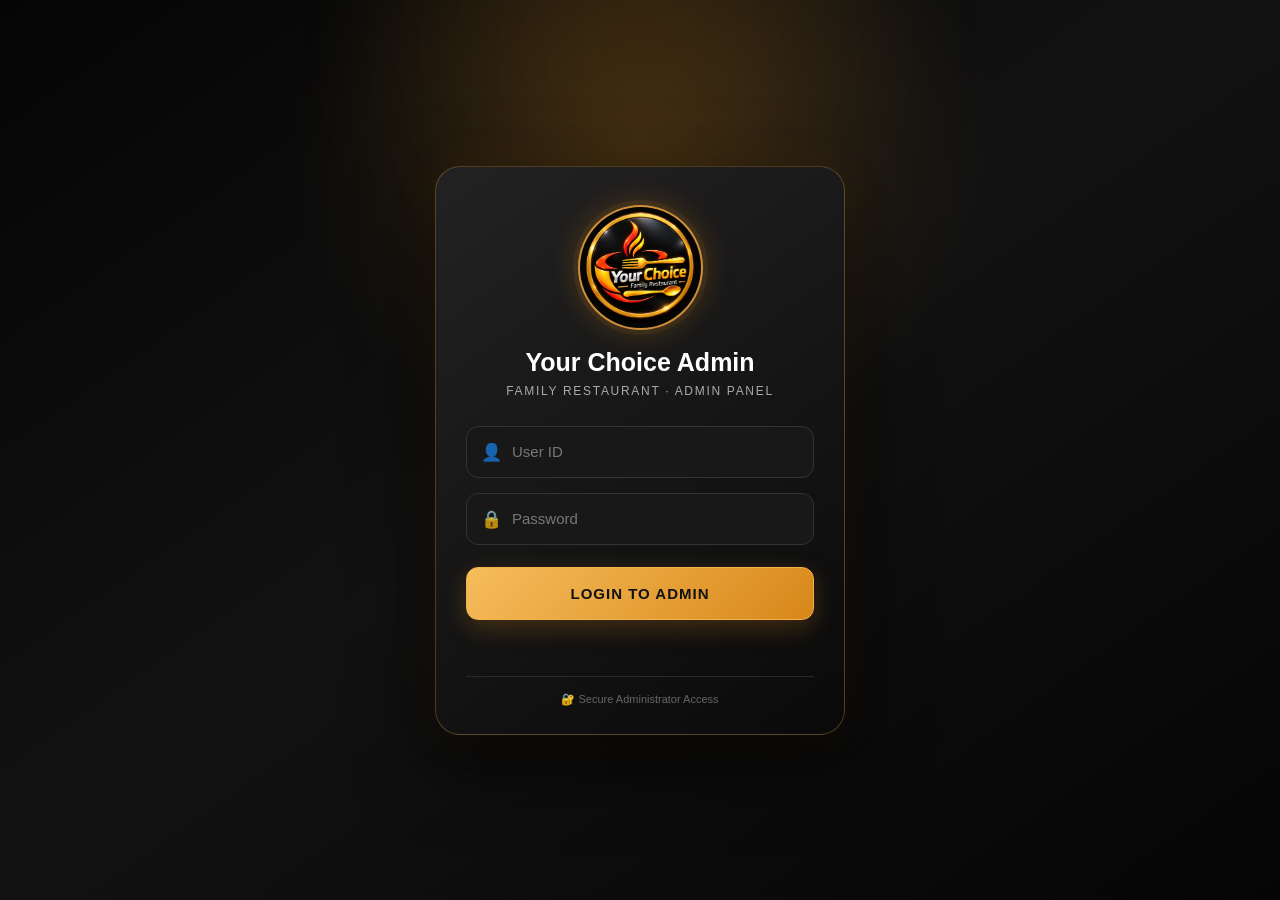
==== commit 0de197b3: "Update admin.html" ====
--- a/admin.html
+++ b/admin.html
@@ -10,89 +10,207 @@
   box-sizing:border-box;
 }
 
-body{
+html,body{
   margin:0;
+  padding:0;
   font-family:Arial,Helvetica,sans-serif;
-  background:#f4f6f8;
+  background:#f4f5f7;
   color:#222;
 }
 
 button{
   cursor:pointer;
   border:0;
-  border-radius:7px;
+  border-radius:8px;
   padding:9px 14px;
   font-weight:600;
 }
 
 input,select,textarea{
   width:100%;
-  padding:10px;
-  border:1px solid #ccc;
-  border-radius:7px;
-  margin-top:6px;
-  margin-bottom:12px;
-}
+  padding:11px;
+  border:1px solid #d5d5d5;
+  border-radius:8px;
+  outline:none;
+}
+
+input:focus,
+select:focus,
+textarea:focus{
+  border-color:#d9932e;
+  box-shadow:0 0 0 3px rgba(217,147,46,.10);
+}
+
+/* =====================================================
+   PREMIUM LOGIN
+===================================================== */
 
 .login-screen{
   position:fixed;
   inset:0;
-  background:#f4f6f8;
   display:flex;
   align-items:center;
   justify-content:center;
-  padding:20px;
+  padding:18px;
+  overflow:hidden;
+  background:
+    radial-gradient(
+      circle at 50% 15%,
+      rgba(255,169,54,.16),
+      transparent 35%
+    ),
+    linear-gradient(
+      145deg,
+      #050505 0%,
+      #121212 48%,
+      #050505 100%
+    );
   z-index:99999;
 }
 
+.login-screen::before{
+  content:"";
+  position:absolute;
+  width:400px;
+  height:400px;
+  border-radius:50%;
+  background:rgba(255,153,0,.07);
+  filter:blur(80px);
+  top:-150px;
+  left:50%;
+  transform:translateX(-50%);
+}
+
 .login-box{
+  position:relative;
   width:100%;
-  max-width:390px;
-  background:white;
-  padding:30px 25px;
-  border-radius:16px;
-  box-shadow:0 8px 30px rgba(0,0,0,.12);
+  max-width:410px;
+  padding:38px 30px 28px;
+  border-radius:25px;
+  background:
+    linear-gradient(
+      145deg,
+      rgba(35,35,35,.98),
+      rgba(10,10,10,.98)
+    );
+  border:1px solid rgba(255,177,72,.28);
+  box-shadow:
+    0 25px 80px rgba(0,0,0,.7),
+    0 0 50px rgba(255,153,0,.08);
   text-align:center;
 }
 
 .login-logo{
-  width:110px;
-  height:110px;
+  width:125px;
+  height:125px;
   object-fit:contain;
   display:block;
-  margin:0 auto 15px;
+  margin:0 auto 18px;
+  border-radius:50%;
+  background:#050505;
+  padding:5px;
+  border:2px solid rgba(255,177,72,.8);
+  box-shadow:
+    0 0 0 5px rgba(255,170,60,.06),
+    0 0 30px rgba(255,153,0,.25);
 }
 
 .login-box h2{
-  margin:5px 0;
-}
-
-.login-box p{
+  margin:0;
+  color:#fff;
+  font-size:25px;
+  font-weight:800;
+}
+
+.login-subtitle{
+  margin:7px 0 28px;
+  color:#aaa;
+  font-size:12px;
+  letter-spacing:1.7px;
+  text-transform:uppercase;
+}
+
+.login-input{
+  position:relative;
+  margin-bottom:15px;
+}
+
+.login-input-icon{
+  position:absolute;
+  left:15px;
+  top:50%;
+  transform:translateY(-50%);
+  font-size:17px;
+  opacity:.8;
+}
+
+.login-input input{
+  height:52px;
+  margin:0;
+  padding:0 15px 0 45px;
+  border-radius:12px;
+  border:1px solid #333;
+  background:#181818;
+  color:#fff;
+  font-size:15px;
+}
+
+.login-input input::placeholder{
   color:#777;
-  margin-bottom:25px;
-}
-
-.login-box input{
-  text-align:left;
+}
+
+.login-input input:focus{
+  border-color:#e4a13d;
+  background:#202020;
 }
 
 .login-btn{
   width:100%;
-  background:#111;
-  color:white;
-  padding:12px;
-  font-size:16px;
+  height:53px;
+  margin-top:7px;
+  border-radius:12px;
+  border:1px solid #f1b24d;
+  background:
+    linear-gradient(
+      135deg,
+      #f6bd5c,
+      #d88719
+    );
+  color:#111;
+  font-size:15px;
+  font-weight:800;
+  letter-spacing:1px;
+  box-shadow:0 8px 25px rgba(217,137,25,.25);
+  transition:.2s;
+}
+
+.login-btn:hover{
+  transform:translateY(-2px);
 }
 
 .login-btn:disabled{
   opacity:.6;
+  transform:none;
 }
 
 .login-error{
-  color:#d00;
-  margin-top:12px;
   min-height:20px;
-}
+  margin-top:14px;
+  color:#ff6868;
+  font-size:13px;
+}
+
+.login-security{
+  margin-top:22px;
+  padding-top:16px;
+  border-top:1px solid #292929;
+  color:#666;
+  font-size:11px;
+}
+
+/* =====================================================
+   ADMIN HEADER
+===================================================== */
 
 #adminApp{
   display:none;
@@ -100,15 +218,16 @@
 
 header{
   background:#111;
-  color:white;
-  padding:15px 20px;
+  color:#fff;
+  padding:13px 20px;
   display:flex;
   align-items:center;
   justify-content:space-between;
-  gap:10px;
+  gap:15px;
   position:sticky;
   top:0;
   z-index:100;
+  box-shadow:0 2px 12px rgba(0,0,0,.25);
 }
 
 .header-left{
@@ -118,11 +237,12 @@
 }
 
 .header-logo{
-  width:45px;
-  height:45px;
+  width:46px;
+  height:46px;
   object-fit:contain;
-  background:white;
   border-radius:50%;
+  background:#fff;
+  padding:2px;
 }
 
 header h1{
@@ -132,38 +252,48 @@
 
 .logout-btn{
   background:#e53935;
-  color:white;
-}
+  color:#fff;
+}
+
+/* =====================================================
+   MAIN
+===================================================== */
 
 .container{
-  max-width:1400px;
+  max-width:1450px;
   margin:auto;
   padding:20px;
 }
 
 .section{
-  background:white;
-  padding:18px;
+  background:#fff;
+  padding:20px;
   margin-bottom:20px;
-  border-radius:12px;
-  box-shadow:0 2px 8px rgba(0,0,0,.06);
+  border-radius:13px;
+  box-shadow:0 2px 9px rgba(0,0,0,.06);
 }
 
 .section h2{
-  margin-top:0;
-}
+  margin:0 0 18px;
+}
+
+/* =====================================================
+   STATS
+===================================================== */
 
 .stats{
   display:grid;
   grid-template-columns:repeat(3,1fr);
   gap:15px;
+  margin-bottom:20px;
 }
 
 .stat{
   background:#fff;
-  border-radius:12px;
+  border-radius:13px;
   padding:20px;
-  box-shadow:0 2px 8px rgba(0,0,0,.06);
+  box-shadow:0 2px 9px rgba(0,0,0,.06);
+  border-left:4px solid #d9912e;
 }
 
 .stat-title{
@@ -176,6 +306,10 @@
   font-weight:bold;
   margin-top:8px;
 }
+
+/* =====================================================
+   REPORT
+===================================================== */
 
 .report-row{
   display:grid;
@@ -184,6 +318,14 @@
   align-items:end;
 }
 
+.report-row button{
+  height:42px;
+}
+
+/* =====================================================
+   TABLE
+===================================================== */
+
 .table-wrap{
   width:100%;
   overflow-x:auto;
@@ -192,108 +334,107 @@
 table{
   width:100%;
   border-collapse:collapse;
-  min-width:900px;
+  min-width:950px;
 }
 
 th,td{
   border-bottom:1px solid #eee;
-  padding:10px;
+  padding:11px;
   text-align:left;
   vertical-align:top;
 }
 
 th{
   background:#fafafa;
+  font-size:13px;
+}
+
+td{
+  font-size:13px;
+}
+
+/* =====================================================
+   BUTTONS
+===================================================== */
+
+.action-btn{
+  margin:2px;
+}
+
+.call{
+  background:#198754;
+  color:#fff;
+}
+
+.whatsapp{
+  background:#25d366;
+  color:#fff;
+}
+
+.edit{
+  background:#0d6efd;
+  color:#fff;
+}
+
+.delete{
+  background:#dc3545;
+  color:#fff;
+}
+
+.hide{
+  background:#6c757d;
+  color:#fff;
+}
+
+.save{
+  background:#111;
+  color:#fff;
 }
 
 .status{
   padding:5px 8px;
-  border-radius:5px;
+  border-radius:6px;
   font-size:12px;
   font-weight:bold;
 }
 
-.status-pending{
-  background:#fff3cd;
-}
-
-.status-confirmed{
-  background:#d1e7dd;
-}
-
-.status-cancelled{
-  background:#f8d7da;
-}
-
-.status-completed{
-  background:#cfe2ff;
-}
-
-.action-btn{
-  margin:2px;
-}
-
-.call{
-  background:#198754;
-  color:white;
-}
-
-.whatsapp{
-  background:#25d366;
-  color:white;
-}
-
-.edit{
-  background:#0d6efd;
-  color:white;
-}
-
-.delete{
-  background:#dc3545;
-  color:white;
-}
-
-.hide{
-  background:#6c757d;
-  color:white;
-}
-
-.save{
-  background:#111;
-  color:white;
-}
+/* =====================================================
+   MENU
+===================================================== */
 
 .menu-grid{
   display:grid;
-  grid-template-columns:repeat(auto-fill,minmax(230px,1fr));
+  grid-template-columns:
+    repeat(auto-fill,minmax(235px,1fr));
   gap:15px;
 }
 
 .menu-card{
   border:1px solid #ddd;
-  border-radius:10px;
+  border-radius:11px;
   overflow:hidden;
-  background:white;
+  background:#fff;
 }
 
 .menu-card img{
   width:100%;
-  height:160px;
+  height:165px;
   object-fit:cover;
   background:#eee;
 }
 
 .menu-card-body{
-  padding:12px;
+  padding:13px;
 }
 
 .menu-card h3{
-  margin:0 0 5px;
+  margin:0 0 6px;
 }
 
 .menu-card p{
-  margin:5px 0;
+  margin:6px 0;
   color:#666;
+  font-size:13px;
 }
 
 .filter-buttons{
@@ -309,8 +450,12 @@
 
 .filter-buttons button.active{
   background:#111;
-  color:white;
-}
+  color:#fff;
+}
+
+/* =====================================================
+   MENU FORM
+===================================================== */
 
 .form-grid{
   display:grid;
@@ -322,15 +467,20 @@
   grid-column:1/-1;
 }
 
+/* =====================================================
+   OTHER
+===================================================== */
+
+.loading{
+  text-align:center;
+  padding:20px;
+  color:#777;
+}
+
 .empty{
   text-align:center;
   padding:25px;
   color:#777;
-}
-
-.loading{
-  text-align:center;
-  padding:20px;
 }
 
 .toast{
@@ -338,14 +488,22 @@
   right:20px;
   bottom:20px;
   background:#111;
-  color:white;
+  color:#fff;
   padding:13px 18px;
   border-radius:8px;
   display:none;
   z-index:999999;
 }
 
+/* =====================================================
+   MOBILE
+===================================================== */
+
 @media(max-width:700px){
+
+  .container{
+    padding:10px;
+  }
 
   .stats{
     grid-template-columns:1fr;
@@ -359,12 +517,12 @@
     grid-template-columns:1fr;
   }
 
-  .container{
-    padding:10px;
+  .full{
+    grid-column:auto;
   }
 
   header{
-    padding:10px;
+    padding:10px 12px;
   }
 
   header h1{
@@ -372,12 +530,26 @@
   }
 
   .header-logo{
-    width:38px;
-    height:38px;
+    width:40px;
+    height:40px;
+  }
+
+  .section{
+    padding:15px;
   }
 
   .login-box{
-    padding:25px 18px;
+    max-width:370px;
+    padding:32px 22px 25px;
+  }
+
+  .login-logo{
+    width:115px;
+    height:115px;
+  }
+
+  .login-box h2{
+    font-size:23px;
   }
 }
 </style>
@@ -385,13 +557,14 @@
 
 <body>
 
-<!-- ================= LOGIN ================= -->
+<!-- =====================================================
+     LOGIN SCREEN
+===================================================== -->
 
 <div id="loginScreen" class="login-screen">
 
   <div class="login-box">
 
-    <!-- WEBSITE LOGO -->
     <img
       src="/logo.png"
       alt="Your Choice Family Restaurant"
@@ -400,38 +573,62 @@
     >
 
     <h2>Your Choice Admin</h2>
-    <p>Admin Login</p>
-
-    <input
-      type="text"
-      id="loginUser"
-      placeholder="User ID"
-      autocomplete="username"
-    >
-
-    <input
-      type="password"
-      id="loginPassword"
-      placeholder="Password"
-      autocomplete="current-password"
-    >
+
+    <div class="login-subtitle">
+      Family Restaurant · Admin Panel
+    </div>
+
+    <div class="login-input">
+
+      <span class="login-input-icon">👤</span>
+
+      <input
+        type="text"
+        id="loginUser"
+        placeholder="User ID"
+        autocomplete="username"
+      >
+
+    </div>
+
+    <div class="login-input">
+
+      <span class="login-input-icon">🔒</span>
+
+      <input
+        type="password"
+        id="loginPassword"
+        placeholder="Password"
+        autocomplete="current-password"
+      >
+
+    </div>
 
     <button
       id="loginButton"
       class="login-btn"
       onclick="login()"
     >
-      LOGIN
+      LOGIN TO ADMIN
     </button>
 
-    <div id="loginError" class="login-error"></div>
+    <div
+      id="loginError"
+      class="login-error"
+    ></div>
+
+    <div class="login-security">
+      🔐 Secure Administrator Access
+    </div>
 
   </div>
 
 </div>
 
 
-<!-- ================= ADMIN APP ================= -->
+<!-- =====================================================
+     ADMIN APP
+===================================================== -->
 
 <div id="adminApp">
 
@@ -441,8 +638,8 @@
 
     <img
       src="/logo.png"
+      alt="Logo"
       class="header-logo"
-      alt="Logo"
       onerror="this.style.display='none'"
     >
 
@@ -462,29 +659,65 @@
 
 <div class="container">
 
-<!-- ================= STATS ================= -->
+<!-- =====================================================
+     STATS
+===================================================== -->
 
 <div class="stats">
 
   <div class="stat">
-    <div class="stat-title">Total Orders</div>
-    <div id="totalOrders" class="stat-value">0</div>
+
+    <div class="stat-title">
+      Total Orders
+    </div>
+
+    <div
+      id="totalOrders"
+      class="stat-value"
+    >
+      0
+    </div>
+
   </div>
 
+
   <div class="stat">
-    <div class="stat-title">Pending Orders</div>
-    <div id="pendingOrders" class="stat-value">0</div>
+
+    <div class="stat-title">
+      Pending Orders
+    </div>
+
+    <div
+      id="pendingOrders"
+      class="stat-value"
+    >
+      0
+    </div>
+
   </div>
 
+
   <div class="stat">
-    <div class="stat-title">Total Sales</div>
-    <div id="totalSales" class="stat-value">₹0</div>
+
+    <div class="stat-title">
+      Total Sales
+    </div>
+
+    <div
+      id="totalSales"
+      class="stat-value"
+    >
+      ₹0
+    </div>
+
   </div>
 
 </div>
 
 
-<!-- ================= SALES REPORT ================= -->
+<!-- =====================================================
+     SALES REPORT
+===================================================== -->
 
 <div class="section">
 
@@ -494,12 +727,18 @@
 
   <div>
     <label>From Date</label>
-    <input type="date" id="fromDate">
+    <input
+      type="date"
+      id="fromDate"
+    >
   </div>
 
   <div>
     <label>To Date</label>
-    <input type="date" id="toDate">
+    <input
+      type="date"
+      id="toDate"
+    >
   </div>
 
   <button
@@ -524,13 +763,18 @@
 </div>
 
 
-<!-- ================= ORDERS ================= -->
+<!-- =====================================================
+     ORDERS
+===================================================== -->
 
 <div class="section">
 
 <h2>Customer Orders</h2>
 
-<div id="ordersLoading" class="loading">
+<div
+  id="ordersLoading"
+  class="loading"
+>
   Loading orders...
 </div>
 
@@ -564,13 +808,18 @@
 </div>
 
 
-<!-- ================= BOOKINGS ================= -->
+<!-- =====================================================
+     BOOKINGS
+===================================================== -->
 
 <div class="section">
 
 <h2>Table Bookings</h2>
 
-<div id="bookingsLoading" class="loading">
+<div
+  id="bookingsLoading"
+  class="loading"
+>
   Loading bookings...
 </div>
 
@@ -604,7 +853,9 @@
 </div>
 
 
-<!-- ================= MENU FORM ================= -->
+<!-- =====================================================
+     MENU FORM
+===================================================== -->
 
 <div class="section">
 
@@ -620,51 +871,71 @@
 <div class="form-grid">
 
 <div>
+
 <label>Name</label>
+
 <input
   type="text"
   id="menuName"
   placeholder="Chicken Biryani"
 >
+
 </div>
 
+
 <div>
+
 <label>Price</label>
+
 <input
   type="number"
   id="menuPrice"
   placeholder="180"
 >
+
 </div>
 
+
 <div>
+
 <label>Category</label>
+
 <input
   type="text"
   id="menuCategory"
   placeholder="Biryani"
 >
+
 </div>
 
+
 <div>
+
 <label>Image URL</label>
+
 <input
   type="text"
   id="menuImage"
   placeholder="https://..."
 >
+
 </div>
 
+
 <div class="full">
+
 <label>Description</label>
+
 <textarea
   id="menuDescription"
   rows="3"
   placeholder="Food description"
 ></textarea>
+
 </div>
 
 </div>
+
 
 <button
   class="save"
@@ -682,7 +953,9 @@
 </div>
 
 
-<!-- ================= CURRENT MENU ================= -->
+<!-- =====================================================
+     CURRENT MENU
+===================================================== -->
 
 <div class="section">
 
@@ -704,29 +977,37 @@
 </div>
 
 
-<div id="toast" class="toast"></div>
+<div
+  id="toast"
+  class="toast"
+></div>
 
 
 <script>
 
 "use strict";
 
-/* ==========================================
+/* =====================================================
    API
-========================================== */
-
-const API = "https://1251file.xboy7334.workers.dev";
+===================================================== */
+
+const API =
+  "https://1251file.xboy7334.workers.dev";
 
 let adminAuth = null;
+
 let allOrders = [];
+
 let allBookings = [];
+
 let menu = [];
+
 let activeCategory = "all";
 
 
-/* ==========================================
-   LOGIN
-========================================== */
+/* =====================================================
+   AUTH HEADERS
+===================================================== */
 
 function getAuthHeaders(){
 
@@ -735,7 +1016,7 @@
   }
 
   return {
-    "Authorization":
+    Authorization:
       "Basic " +
       btoa(
         adminAuth.username +
@@ -746,21 +1027,36 @@
 }
 
 
+/* =====================================================
+   LOGIN
+===================================================== */
+
 async function login(){
 
   const username =
-    document.getElementById("loginUser").value.trim();
+    document
+      .getElementById("loginUser")
+      .value
+      .trim();
 
   const password =
-    document.getElementById("loginPassword").value;
+    document
+      .getElementById("loginPassword")
+      .value;
 
   const error =
-    document.getElementById("loginError");
+    document.getElementById(
+      "loginError"
+    );
 
   const button =
-    document.getElementById("loginButton");
+    document.getElementById(
+      "loginButton"
+    );
+
 
   error.textContent = "";
+
 
   if(!username || !password){
 
@@ -768,24 +1064,35 @@
       "User ID and Password required.";
 
     return;
-  }
+
+  }
+
 
   button.disabled = true;
-  button.textContent = "Checking...";
+
+  button.textContent =
+    "CHECKING...";
+
 
   try{
 
-    const response = await fetch(
-      API + "/api/admin/orders",
-      {
-        method:"GET",
-        headers:{
-          "Authorization":
-            "Basic " +
-            btoa(username + ":" + password)
+    const response =
+      await fetch(
+        API + "/api/admin/orders",
+        {
+          method:"GET",
+          headers:{
+            Authorization:
+              "Basic " +
+              btoa(
+                username +
+                ":" +
+                password
+              )
+          }
         }
-      }
-    );
+      );
+
 
     if(!response.ok){
 
@@ -801,46 +1108,55 @@
         "Login failed. HTTP " +
         response.status
       );
+
     }
 
+
     adminAuth = {
-      username: username,
-      password: password
+      username:username,
+      password:password
     };
+
 
     document.getElementById(
       "loginScreen"
     ).style.display = "none";
 
+
     document.getElementById(
       "adminApp"
     ).style.display = "block";
 
+
     await loadAll();
 
-  }catch(error){
-
-    console.error(error);
+
+  }catch(err){
+
+    console.error(err);
 
     adminAuth = null;
 
     error.textContent =
-      error.message ||
+      err.message ||
       "Login failed.";
 
+
   }finally{
 
     button.disabled = false;
-    button.textContent = "LOGIN";
-
-  }
-
-}
-
-
-/* ==========================================
+
+    button.textContent =
+      "LOGIN TO ADMIN";
+
+  }
+
+}
+
+
+/* =====================================================
    LOGOUT
-========================================== */
+===================================================== */
 
 function logout(){
 
@@ -869,11 +1185,11 @@
 }
 
 
-/* ==========================================
+/* =====================================================
    API HELPER
-========================================== */
-
-async function api(path, options){
+===================================================== */
+
+async function api(path,options){
 
   options = options || {};
 
@@ -883,23 +1199,27 @@
     getAuthHeaders()
   );
 
+
   const response =
     await fetch(
       API + path,
       options
     );
 
+
   const text =
     await response.text();
 
+
   let data = {};
+
 
   try{
 
     data =
       text
-        ? JSON.parse(text)
-        : {};
+      ? JSON.parse(text)
+      : {};
 
   }catch(e){
 
@@ -927,19 +1247,21 @@
     throw new Error(
       data.message ||
       data.error ||
-      "HTTP " + response.status
-    );
-
-  }
+      "HTTP " +
+      response.status
+    );
+
+  }
+
 
   return data;
 
 }
 
 
-/* ==========================================
+/* =====================================================
    LOAD ALL
-========================================== */
+===================================================== */
 
 async function loadAll(){
 
@@ -958,18 +1280,17 @@
     console.error(error);
 
     showToast(
-      error.message ||
-      "Failed to load data."
-    );
-
-  }
-
-}
-
-
-/* ==========================================
+      error.message
+    );
+
+  }
+
+}
+
+
+/* =====================================================
    ORDERS
-========================================== */
+===================================================== */
 
 async function loadOrders(){
 
@@ -978,21 +1299,28 @@
       "ordersLoading"
     );
 
-  loading.style.display = "block";
+  loading.style.display =
+    "block";
+
 
   try{
 
     const data =
-      await api("/api/admin/orders");
+      await api(
+        "/api/admin/orders"
+      );
+
 
     allOrders =
       data.orders ||
       data.data ||
       [];
 
+
     renderOrders();
 
     calculateStats();
+
 
   }catch(error){
 
@@ -1001,15 +1329,19 @@
     document.getElementById(
       "ordersTable"
     ).innerHTML =
-      `<tr>
+      `
+      <tr>
         <td colspan="10">
           ${escapeHtml(error.message)}
         </td>
-      </tr>`;
+      </tr>
+      `;
+
 
   }finally{
 
-    loading.style.display = "none";
+    loading.style.display =
+      "none";
 
   }
 
@@ -1023,16 +1355,20 @@
       "ordersTable"
     );
 
+
   if(!allOrders.length){
 
     tbody.innerHTML =
-      `<tr>
+      `
+      <tr>
         <td colspan="10" class="empty">
           No orders found.
         </td>
-      </tr>`;
+      </tr>
+      `;
 
     return;
+
   }
 
 
@@ -1075,18 +1411,23 @@
         order.date ??
         "";
 
+
       let items = "";
 
+
       if(Array.isArray(order.items)){
 
         items =
-          order.items.map(item =>
+          order.items
+          .map(item =>
             `${escapeHtml(
-              item.name || "Item"
+              item.name ||
+              "Item"
             )} × ${
               item.quantity || 1
             }`
-          ).join("<br>");
+          )
+          .join("<br>");
 
       }else{
 
@@ -1104,7 +1445,9 @@
       <tr>
 
         <td>
-          <strong>#${escapeHtml(id)}</strong>
+          <strong>
+            #${escapeHtml(id)}
+          </strong>
         </td>
 
         <td>
@@ -1134,17 +1477,20 @@
         </td>
 
         <td>
-
           <span class="status">
             ${escapeHtml(status)}
           </span>
-
         </td>
 
         <td>
 
           <select
-            onchange="updateOrderStatus('${escapeAttr(id)}',this.value)"
+            onchange="
+              updateOrderStatus(
+                '${escapeAttr(id)}',
+                this.value
+              )
+            "
           >
 
             ${statusOptions(status)}
@@ -1158,13 +1504,15 @@
           ${
             phone
             ?
-            `<a
+            `
+            <a
               href="tel:${escapeAttr(phone)}"
             >
               <button class="action-btn call">
                 Call
               </button>
-            </a>`
+            </a>
+            `
             :
             "-"
           }
@@ -1176,14 +1524,16 @@
           ${
             phone
             ?
-            `<a
+            `
+            <a
               target="_blank"
               href="https://wa.me/${cleanPhone(phone)}"
             >
               <button class="action-btn whatsapp">
                 WhatsApp
               </button>
-            </a>`
+            </a>
+            `
             :
             "-"
           }
@@ -1209,19 +1559,31 @@
     "cancelled"
   ];
 
+
   return statuses.map(status =>
-    `<option
+
+    `
+    <option
       value="${status}"
-      ${status === current ? "selected" : ""}
+      ${
+        status === current
+        ? "selected"
+        : ""
+      }
     >
       ${status}
-    </option>`
+    </option>
+    `
+
   ).join("");
 
 }
 
 
-async function updateOrderStatus(id,status){
+async function updateOrderStatus(
+  id,
+  status
+){
 
   try{
 
@@ -1230,21 +1592,27 @@
       encodeURIComponent(id),
       {
         method:"PATCH",
+
         headers:{
           "Content-Type":
             "application/json"
         },
-        body:JSON.stringify({
-          status:status
-        })
+
+        body:
+          JSON.stringify({
+            status:status
+          })
       }
     );
+
 
     showToast(
       "Order status updated."
     );
 
+
     await loadOrders();
+
 
   }catch(error){
 
@@ -1257,9 +1625,9 @@
 }
 
 
-/* ==========================================
+/* =====================================================
    BOOKINGS
-========================================== */
+===================================================== */
 
 async function loadBookings(){
 
@@ -1268,7 +1636,10 @@
       "bookingsLoading"
     );
 
-  loading.style.display = "block";
+
+  loading.style.display =
+    "block";
+
 
   try{
 
@@ -1277,12 +1648,15 @@
         "/api/admin/bookings"
       );
 
+
     allBookings =
       data.bookings ||
       data.data ||
       [];
 
+
     renderBookings();
+
 
   }catch(error){
 
@@ -1291,15 +1665,19 @@
     document.getElementById(
       "bookingsTable"
     ).innerHTML =
-      `<tr>
+      `
+      <tr>
         <td colspan="10">
           ${escapeHtml(error.message)}
         </td>
-      </tr>`;
+      </tr>
+      `;
+
 
   }finally{
 
-    loading.style.display = "none";
+    loading.style.display =
+      "none";
 
   }
 
@@ -1313,14 +1691,17 @@
       "bookingsTable"
     );
 
+
   if(!allBookings.length){
 
     tbody.innerHTML =
-      `<tr>
+      `
+      <tr>
         <td colspan="10" class="empty">
           No bookings found.
         </td>
-      </tr>`;
+      </tr>
+      `;
 
     return;
 
@@ -1399,7 +1780,12 @@
         <td>
 
           <select
-            onchange="updateBookingStatus('${escapeAttr(id)}',this.value)"
+            onchange="
+              updateBookingStatus(
+                '${escapeAttr(id)}',
+                this.value
+              )
+            "
           >
 
             ${bookingStatusOptions(status)}
@@ -1413,11 +1799,13 @@
           ${
             phone
             ?
-            `<a href="tel:${escapeAttr(phone)}">
+            `
+            <a href="tel:${escapeAttr(phone)}">
               <button class="action-btn call">
                 Call
               </button>
-            </a>`
+            </a>
+            `
             :
             "-"
           }
@@ -1429,14 +1817,16 @@
           ${
             phone
             ?
-            `<a
+            `
+            <a
               target="_blank"
               href="https://wa.me/${cleanPhone(phone)}"
             >
               <button class="action-btn whatsapp">
                 WhatsApp
               </button>
-            </a>`
+            </a>
+            `
             :
             "-"
           }
@@ -1460,13 +1850,22 @@
     "cancelled"
   ];
 
+
   return statuses.map(status =>
-    `<option
+
+    `
+    <option
       value="${status}"
-      ${status === current ? "selected" : ""}
+      ${
+        status === current
+        ? "selected"
+        : ""
+      }
     >
       ${status}
-    </option>`
+    </option>
+    `
+
   ).join("");
 
 }
@@ -1484,21 +1883,27 @@
       encodeURIComponent(id),
       {
         method:"PATCH",
+
         headers:{
           "Content-Type":
             "application/json"
         },
-        body:JSON.stringify({
-          status:status
-        })
+
+        body:
+          JSON.stringify({
+            status:status
+          })
       }
     );
+
 
     showToast(
       "Booking status updated."
     );
 
+
     await loadBookings();
+
 
   }catch(error){
 
@@ -1511,9 +1916,9 @@
 }
 
 
-/* ==========================================
+/* =====================================================
    MENU
-========================================== */
+===================================================== */
 
 async function loadMenu(){
 
@@ -1523,6 +1928,7 @@
       await api(
         "/api/admin/menu"
       );
+
 
     menu =
       data.menu ||
@@ -1530,7 +1936,9 @@
       data.data ||
       [];
 
+
     renderMenu();
+
 
   }catch(error){
 
@@ -1539,9 +1947,11 @@
     document.getElementById(
       "menuGrid"
     ).innerHTML =
-      `<div class="empty">
+      `
+      <div class="empty">
         ${escapeHtml(error.message)}
-      </div>`;
+      </div>
+      `;
 
   }
 
@@ -1561,31 +1971,36 @@
     );
 
 
-  const categories =
-    [
-      "all",
-      ...new Set(
-        menu
-          .map(item =>
-            item.category
-          )
-          .filter(Boolean)
-      )
-    ];
+  const categories = [
+    "all",
+    ...new Set(
+      menu
+      .map(item => item.category)
+      .filter(Boolean)
+    )
+  ];
 
 
   filterBox.innerHTML =
     categories.map(category =>
-      `<button
+
+      `
+      <button
         class="${
           category === activeCategory
           ? "active"
           : ""
         }"
-        onclick="filterMenu('${escapeAttr(category)}')"
+        onclick="
+          filterMenu(
+            '${escapeAttr(category)}'
+          )
+        "
       >
         ${escapeHtml(category)}
-      </button>`
+      </button>
+      `
+
     ).join("");
 
 
@@ -1604,9 +2019,11 @@
   if(!filtered.length){
 
     grid.innerHTML =
-      `<div class="empty">
+      `
+      <div class="empty">
         No menu items found.
-      </div>`;
+      </div>
+      `;
 
     return;
 
@@ -1623,7 +2040,9 @@
         item.name ?? "";
 
       const price =
-        Number(item.price ?? 0);
+        Number(
+          item.price ?? 0
+        );
 
       const category =
         item.category ?? "";
@@ -1647,14 +2066,17 @@
         ${
           image
           ?
-          `<img
+          `
+          <img
             src="${escapeAttr(image)}"
             alt="${escapeAttr(name)}"
-          >`
+          >
+          `
           :
-          `<div
+          `
+          <div
             style="
-              height:160px;
+              height:165px;
               display:flex;
               align-items:center;
               justify-content:center;
@@ -1662,7 +2084,8 @@
             "
           >
             No Image
-          </div>`
+          </div>
+          `
         }
 
         <div class="menu-card-body">
@@ -1696,21 +2119,38 @@
 
           <button
             class="edit"
-            onclick="editMenu('${escapeAttr(id)}')"
+            onclick="
+              editMenu(
+                '${escapeAttr(id)}'
+              )
+            "
           >
             Edit
           </button>
 
           <button
             class="hide"
-            onclick="toggleMenu('${escapeAttr(id)}',${available})"
+            onclick="
+              toggleMenu(
+                '${escapeAttr(id)}',
+                ${available}
+              )
+            "
           >
-            ${available ? "Hide" : "Show"}
+            ${
+              available
+              ? "Hide"
+              : "Show"
+            }
           </button>
 
           <button
             class="delete"
-            onclick="deleteMenu('${escapeAttr(id)}')"
+            onclick="
+              deleteMenu(
+                '${escapeAttr(id)}'
+              )
+            "
           >
             Delete
           </button>
@@ -1727,7 +2167,8 @@
 
 function filterMenu(category){
 
-  activeCategory = category;
+  activeCategory =
+    category;
 
   renderMenu();
 
@@ -1738,8 +2179,11 @@
 
   const item =
     menu.find(
-      x => String(x.id) === String(id)
-    );
+      x =>
+        String(x.id) ===
+        String(id)
+    );
+
 
   if(!item){
 
@@ -1757,20 +2201,24 @@
   ).value =
     item.id ?? "";
 
+
   document.getElementById(
     "menuName"
   ).value =
     item.name ?? "";
 
+
   document.getElementById(
     "menuPrice"
   ).value =
     item.price ?? "";
 
+
   document.getElementById(
     "menuCategory"
   ).value =
     item.category ?? "";
+
 
   document.getElementById(
     "menuImage"
@@ -1779,15 +2227,18 @@
     item.image_url ??
     "";
 
+
   document.getElementById(
     "menuDescription"
   ).value =
     item.description ?? "";
 
+
   document.getElementById(
     "menuFormTitle"
   ).textContent =
     "Edit Menu Item";
+
 
   window.scrollTo({
     top:0,
@@ -1914,13 +2365,17 @@
         encodeURIComponent(id),
         {
           method:"PATCH",
+
           headers:{
             "Content-Type":
               "application/json"
           },
-          body:JSON.stringify(body)
+
+          body:
+            JSON.stringify(body)
         }
       );
+
 
       showToast(
         "Menu updated."
@@ -1932,13 +2387,17 @@
         "/api/admin/menu",
         {
           method:"POST",
+
           headers:{
             "Content-Type":
               "application/json"
           },
-          body:JSON.stringify(body)
+
+          body:
+            JSON.stringify(body)
         }
       );
+
 
       showToast(
         "Menu added."
@@ -1950,6 +2409,7 @@
     clearMenuForm();
 
     await loadMenu();
+
 
   }catch(error){
 
@@ -1969,8 +2429,11 @@
 
   const item =
     menu.find(
-      x => String(x.id) === String(id)
-    );
+      x =>
+        String(x.id) ===
+        String(id)
+    );
+
 
   if(!item){
 
@@ -1990,33 +2453,38 @@
       encodeURIComponent(id),
       {
         method:"PATCH",
+
         headers:{
           "Content-Type":
             "application/json"
         },
-        body:JSON.stringify({
-
-          name:
-            item.name ?? "",
-
-          price:
-            Number(item.price ?? 0),
-
-          category:
-            item.category ?? "",
-
-          image:
-            item.image ??
-            item.image_url ??
-            "",
-
-          description:
-            item.description ?? "",
-
-          available:
-            !currentAvailable
-
-        })
+
+        body:
+          JSON.stringify({
+
+            name:
+              item.name ?? "",
+
+            price:
+              Number(
+                item.price ?? 0
+              ),
+
+            category:
+              item.category ?? "",
+
+            image:
+              item.image ??
+              item.image_url ??
+              "",
+
+            description:
+              item.description ?? "",
+
+            available:
+              !currentAvailable
+
+          })
       }
     );
 
@@ -2027,7 +2495,9 @@
       : "Menu shown."
     );
 
+
     await loadMenu();
+
 
   }catch(error){
 
@@ -2063,11 +2533,14 @@
       }
     );
 
+
     showToast(
       "Menu deleted."
     );
 
+
     await loadMenu();
+
 
   }catch(error){
 
@@ -2080,21 +2553,21 @@
 }
 
 
-/* ==========================================
+/* =====================================================
    STATS
-========================================== */
+===================================================== */
 
 function calculateStats(){
 
   const total =
     allOrders.length;
+
 
   const pending =
     allOrders.filter(
       order =>
         String(
-          order.status ??
-          ""
+          order.status ?? ""
         ).toLowerCase() ===
         "pending"
     ).length;
@@ -2106,9 +2579,9 @@
 
         const status =
           String(
-            order.status ??
-            ""
+            order.status ?? ""
           ).toLowerCase();
+
 
         if(
           status === "cancelled"
@@ -2117,6 +2590,7 @@
           return sum;
 
         }
+
 
         return sum +
           Number(
@@ -2135,10 +2609,12 @@
   ).textContent =
     total;
 
+
   document.getElementById(
     "pendingOrders"
   ).textContent =
     pending;
+
 
   document.getElementById(
     "totalSales"
@@ -2149,9 +2625,9 @@
 }
 
 
-/* ==========================================
-   REPORT
-========================================== */
+/* =====================================================
+   SALES REPORT
+===================================================== */
 
 function loadReport(){
 
@@ -2188,11 +2664,26 @@
           ""
         ).slice(0,10);
 
-      if(from && date < from)
+
+      if(
+        from &&
+        date < from
+      ){
+
         return false;
 
-      if(to && date > to)
+      }
+
+
+      if(
+        to &&
+        date > to
+      ){
+
         return false;
+
+      }
+
 
       return true;
 
@@ -2214,8 +2705,9 @@
 
   document.getElementById(
     "reportResult"
-  ).innerHTML = `
-
+  ).innerHTML =
+
+    `
     <p>
       Orders:
       <strong>
@@ -2229,8 +2721,7 @@
         ₹${sales.toFixed(2)}
       </strong>
     </p>
-
-  `;
+    `;
 
 }
 
@@ -2253,20 +2744,30 @@
 }
 
 
-/* ==========================================
+/* =====================================================
    HELPERS
-========================================== */
+===================================================== */
 
 function formatDate(value){
 
   if(!value)
     return "-";
 
+
   const d =
     new Date(value);
 
-  if(Number.isNaN(d.getTime()))
+
+  if(
+    Number.isNaN(
+      d.getTime()
+    )
+  ){
+
     return value;
+
+  }
+
 
   return d.toLocaleString(
     "en-IN"
@@ -2281,6 +2782,7 @@
     String(phone)
       .replace(/\D/g,"");
 
+
   if(
     p.length === 10
   ){
@@ -2289,6 +2791,7 @@
       "91" + p;
 
   }
+
 
   return p;
 
@@ -2323,21 +2826,27 @@
       "toast"
     );
 
+
   toast.textContent =
     message;
 
+
   toast.style.display =
     "block";
+
 
   clearTimeout(
     window.toastTimer
   );
 
+
   window.toastTimer =
     setTimeout(
       () => {
+
         toast.style.display =
           "none";
+
       },
       3000
     );
@@ -2345,9 +2854,9 @@
 }
 
 
-/* ==========================================
-   ENTER KEY LOGIN
-========================================== */
+/* =====================================================
+   ENTER KEY
+===================================================== */
 
 document.getElementById(
   "loginPassword"
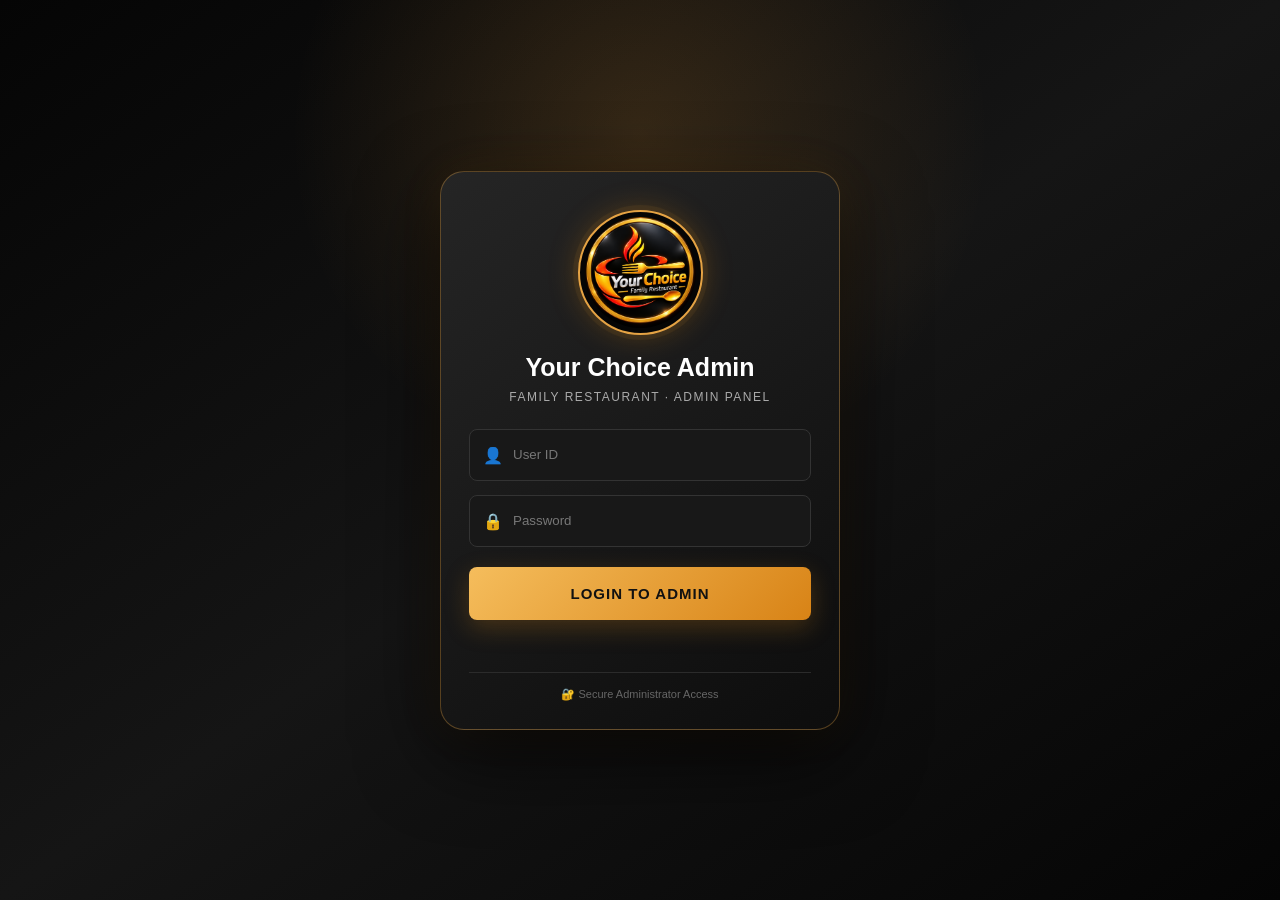
==== commit 39e5ddb6: "Update admin.html" ====
--- a/admin.html
+++ b/admin.html
@@ -3,6 +3,7 @@
 <head>
 <meta charset="UTF-8">
 <meta name="viewport" content="width=device-width,initial-scale=1.0">
+
 <title>Your Choice Admin</title>
 
 <style>
@@ -14,35 +15,45 @@
   margin:0;
   padding:0;
   font-family:Arial,Helvetica,sans-serif;
-  background:#f4f5f7;
+  background:#f3f4f6;
   color:#222;
+}
+
+button,
+input,
+select,
+textarea{
+  font-family:inherit;
 }
 
 button{
   cursor:pointer;
   border:0;
   border-radius:8px;
-  padding:9px 14px;
-  font-weight:600;
-}
-
-input,select,textarea{
+  padding:10px 14px;
+  font-weight:700;
+}
+
+input,
+select,
+textarea{
   width:100%;
-  padding:11px;
+  padding:11px 12px;
   border:1px solid #d5d5d5;
   border-radius:8px;
+  background:#fff;
   outline:none;
 }
 
 input:focus,
 select:focus,
 textarea:focus{
-  border-color:#d9932e;
-  box-shadow:0 0 0 3px rgba(217,147,46,.10);
+  border-color:#d99432;
+  box-shadow:0 0 0 3px rgba(217,148,50,.10);
 }
 
 /* =====================================================
-   PREMIUM LOGIN
+   LOGIN
 ===================================================== */
 
 .login-screen{
@@ -52,52 +63,43 @@
   align-items:center;
   justify-content:center;
   padding:18px;
-  overflow:hidden;
+
   background:
     radial-gradient(
       circle at 50% 15%,
-      rgba(255,169,54,.16),
+      rgba(255,170,60,.16),
       transparent 35%
     ),
     linear-gradient(
       145deg,
-      #050505 0%,
-      #121212 48%,
-      #050505 100%
-    );
+      #050505,
+      #151515,
+      #050505
+    );
+
   z-index:99999;
 }
 
-.login-screen::before{
-  content:"";
-  position:absolute;
-  width:400px;
-  height:400px;
-  border-radius:50%;
-  background:rgba(255,153,0,.07);
-  filter:blur(80px);
-  top:-150px;
-  left:50%;
-  transform:translateX(-50%);
-}
-
 .login-box{
-  position:relative;
   width:100%;
-  max-width:410px;
-  padding:38px 30px 28px;
-  border-radius:25px;
+  max-width:400px;
+  padding:38px 28px 28px;
+
   background:
     linear-gradient(
       145deg,
-      rgba(35,35,35,.98),
-      rgba(10,10,10,.98)
-    );
-  border:1px solid rgba(255,177,72,.28);
+      #252525,
+      #0d0d0d
+    );
+
+  border:1px solid rgba(255,180,70,.30);
+  border-radius:24px;
+
+  text-align:center;
+
   box-shadow:
     0 25px 80px rgba(0,0,0,.7),
-    0 0 50px rgba(255,153,0,.08);
-  text-align:center;
+    0 0 45px rgba(255,153,0,.08);
 }
 
 .login-logo{
@@ -106,10 +108,13 @@
   object-fit:contain;
   display:block;
   margin:0 auto 18px;
+
   border-radius:50%;
   background:#050505;
   padding:5px;
-  border:2px solid rgba(255,177,72,.8);
+
+  border:2px solid #e5a344;
+
   box-shadow:
     0 0 0 5px rgba(255,170,60,.06),
     0 0 30px rgba(255,153,0,.25);
@@ -119,135 +124,159 @@
   margin:0;
   color:#fff;
   font-size:25px;
-  font-weight:800;
 }
 
 .login-subtitle{
-  margin:7px 0 28px;
+  margin:8px 0 25px;
   color:#aaa;
   font-size:12px;
-  letter-spacing:1.7px;
+  letter-spacing:1.5px;
   text-transform:uppercase;
 }
 
 .login-input{
   position:relative;
-  margin-bottom:15px;
+  margin-bottom:14px;
 }
 
 .login-input-icon{
   position:absolute;
-  left:15px;
+  left:14px;
   top:50%;
   transform:translateY(-50%);
-  font-size:17px;
-  opacity:.8;
+  z-index:2;
 }
 
 .login-input input{
   height:52px;
-  margin:0;
-  padding:0 15px 0 45px;
-  border-radius:12px;
-  border:1px solid #333;
+  padding-left:43px;
+
   background:#181818;
   color:#fff;
-  font-size:15px;
+  border-color:#333;
 }
 
 .login-input input::placeholder{
   color:#777;
-}
-
-.login-input input:focus{
-  border-color:#e4a13d;
-  background:#202020;
 }
 
 .login-btn{
   width:100%;
   height:53px;
-  margin-top:7px;
-  border-radius:12px;
-  border:1px solid #f1b24d;
+  margin-top:6px;
+
   background:
     linear-gradient(
       135deg,
-      #f6bd5c,
-      #d88719
-    );
+      #f5bd5c,
+      #d88316
+    );
+
   color:#111;
+
   font-size:15px;
-  font-weight:800;
   letter-spacing:1px;
-  box-shadow:0 8px 25px rgba(217,137,25,.25);
-  transition:.2s;
-}
-
-.login-btn:hover{
-  transform:translateY(-2px);
+
+  box-shadow:
+    0 8px 25px rgba(217,137,25,.25);
 }
 
 .login-btn:disabled{
   opacity:.6;
-  transform:none;
 }
 
 .login-error{
   min-height:20px;
-  margin-top:14px;
-  color:#ff6868;
+  margin-top:12px;
+  color:#ff6666;
   font-size:13px;
 }
 
 .login-security{
-  margin-top:22px;
-  padding-top:16px;
-  border-top:1px solid #292929;
+  margin-top:20px;
+  padding-top:15px;
+  border-top:1px solid #2b2b2b;
   color:#666;
   font-size:11px;
 }
 
+
 /* =====================================================
-   ADMIN HEADER
+   ADMIN APP
 ===================================================== */
 
 #adminApp{
   display:none;
 }
 
+
+/* =====================================================
+   HEADER
+===================================================== */
+
 header{
+  position:sticky;
+  top:0;
+  z-index:100;
+
+  height:66px;
+
   background:#111;
   color:#fff;
-  padding:13px 20px;
+
   display:flex;
   align-items:center;
   justify-content:space-between;
-  gap:15px;
-  position:sticky;
-  top:0;
-  z-index:100;
-  box-shadow:0 2px 12px rgba(0,0,0,.25);
+
+  padding:8px 18px;
+
+  box-shadow:
+    0 2px 12px rgba(0,0,0,.25);
 }
 
 .header-left{
   display:flex;
   align-items:center;
-  gap:12px;
+  gap:10px;
 }
 
 .header-logo{
   width:46px;
   height:46px;
   object-fit:contain;
+
   border-radius:50%;
   background:#fff;
   padding:2px;
 }
 
-header h1{
-  margin:0;
-  font-size:20px;
+.header-title{
+  display:flex;
+  flex-direction:column;
+}
+
+.header-title strong{
+  font-size:18px;
+}
+
+.header-title span{
+  font-size:10px;
+  color:#aaa;
+}
+
+.header-actions{
+  display:flex;
+  align-items:center;
+  gap:7px;
+}
+
+.refresh-btn{
+  background:#fff;
+  color:#111;
+}
+
+.refresh-btn.loading{
+  opacity:.6;
 }
 
 .logout-btn{
@@ -255,27 +284,17 @@
   color:#fff;
 }
 
+
 /* =====================================================
-   MAIN
+   CONTAINER
 ===================================================== */
 
 .container{
   max-width:1450px;
   margin:auto;
-  padding:20px;
-}
-
-.section{
-  background:#fff;
-  padding:20px;
-  margin-bottom:20px;
-  border-radius:13px;
-  box-shadow:0 2px 9px rgba(0,0,0,.06);
-}
-
-.section h2{
-  margin:0 0 18px;
-}
+  padding:18px;
+}
+
 
 /* =====================================================
    STATS
@@ -283,29 +302,68 @@
 
 .stats{
   display:grid;
-  grid-template-columns:repeat(3,1fr);
-  gap:15px;
-  margin-bottom:20px;
+  grid-template-columns:
+    repeat(3,1fr);
+
+  gap:14px;
+
+  margin-bottom:18px;
 }
 
 .stat{
   background:#fff;
   border-radius:13px;
-  padding:20px;
-  box-shadow:0 2px 9px rgba(0,0,0,.06);
-  border-left:4px solid #d9912e;
+  padding:18px;
+
+  border-left:4px solid #d99532;
+
+  box-shadow:
+    0 2px 9px rgba(0,0,0,.06);
 }
 
 .stat-title{
   color:#777;
-  font-size:14px;
+  font-size:13px;
 }
 
 .stat-value{
-  font-size:28px;
-  font-weight:bold;
-  margin-top:8px;
-}
+  margin-top:7px;
+  font-size:27px;
+  font-weight:800;
+}
+
+
+/* =====================================================
+   SECTION
+===================================================== */
+
+.section{
+  background:#fff;
+  border-radius:13px;
+
+  padding:18px;
+
+  margin-bottom:18px;
+
+  box-shadow:
+    0 2px 9px rgba(0,0,0,.06);
+}
+
+.section-title{
+  display:flex;
+  align-items:center;
+  justify-content:space-between;
+
+  gap:10px;
+
+  margin-bottom:16px;
+}
+
+.section-title h2{
+  margin:0;
+  font-size:20px;
+}
+
 
 /* =====================================================
    REPORT
@@ -313,134 +371,289 @@
 
 .report-row{
   display:grid;
-  grid-template-columns:1fr 1fr auto auto;
+  grid-template-columns:
+    1fr
+    1fr
+    auto
+    auto;
+
   gap:10px;
   align-items:end;
 }
 
+.report-row label{
+  display:block;
+  font-size:13px;
+  margin-bottom:5px;
+}
+
 .report-row button{
   height:42px;
 }
 
+
 /* =====================================================
-   TABLE
+   DESKTOP ORDERS TABLE
 ===================================================== */
 
-.table-wrap{
-  width:100%;
+.desktop-orders{
+  display:block;
+}
+
+.orders-table-wrap{
   overflow-x:auto;
 }
 
-table{
+.orders-table{
   width:100%;
   border-collapse:collapse;
-  min-width:950px;
-}
-
-th,td{
+  min-width:1000px;
+}
+
+.orders-table th{
+  background:#fafafa;
+  font-size:12px;
+  white-space:nowrap;
+}
+
+.orders-table th,
+.orders-table td{
+  padding:10px 8px;
   border-bottom:1px solid #eee;
-  padding:11px;
   text-align:left;
-  vertical-align:top;
-}
-
-th{
+  vertical-align:middle;
+  font-size:12px;
+}
+
+.orders-table td strong{
+  font-size:12px;
+}
+
+
+/* =====================================================
+   MOBILE ORDER CARDS
+===================================================== */
+
+.mobile-orders{
+  display:none;
+}
+
+.order-card{
+  background:#fff;
+
+  border:1px solid #e4e4e4;
+  border-radius:13px;
+
+  padding:14px;
+  margin-bottom:12px;
+
+  box-shadow:
+    0 2px 8px rgba(0,0,0,.05);
+}
+
+.order-card-top{
+  display:flex;
+  align-items:center;
+  justify-content:space-between;
+
+  gap:10px;
+
+  margin-bottom:10px;
+}
+
+.order-id{
+  font-size:17px;
+  font-weight:800;
+}
+
+.order-date{
+  font-size:11px;
+  color:#777;
+}
+
+.order-info{
+  display:grid;
+  grid-template-columns:
+    1fr 1fr;
+
+  gap:8px;
+
+  margin-bottom:12px;
+}
+
+.info-box{
+  background:#f7f7f7;
+  border-radius:8px;
+  padding:9px;
+}
+
+.info-label{
+  display:block;
+  color:#888;
+  font-size:10px;
+  margin-bottom:3px;
+}
+
+.info-value{
+  font-size:13px;
+  font-weight:700;
+  word-break:break-word;
+}
+
+.order-items{
   background:#fafafa;
-  font-size:13px;
-}
-
-td{
-  font-size:13px;
-}
+  border-radius:8px;
+  padding:10px;
+
+  margin-bottom:12px;
+
+  font-size:12px;
+}
+
+.order-bottom{
+  display:grid;
+  grid-template-columns:
+    1fr
+    1fr;
+
+  gap:8px;
+}
+
+.order-bottom select{
+  height:42px;
+  font-size:12px;
+}
+
+.order-actions{
+  display:grid;
+  grid-template-columns:
+    1fr 1fr;
+
+  gap:7px;
+
+  margin-top:8px;
+}
+
+.order-actions a{
+  text-decoration:none;
+}
+
+.order-actions button{
+  width:100%;
+  height:40px;
+}
+
+
+/* =====================================================
+   STATUS
+===================================================== */
+
+.status-badge{
+  display:inline-block;
+
+  padding:5px 8px;
+
+  border-radius:6px;
+
+  background:#f1f1f1;
+
+  font-size:11px;
+  font-weight:700;
+
+  white-space:nowrap;
+}
+
 
 /* =====================================================
    BUTTONS
 ===================================================== */
 
-.action-btn{
-  margin:2px;
-}
-
-.call{
+.call-btn{
   background:#198754;
   color:#fff;
 }
 
-.whatsapp{
+.whatsapp-btn{
   background:#25d366;
   color:#fff;
 }
 
-.edit{
+.edit-btn{
   background:#0d6efd;
   color:#fff;
 }
 
-.delete{
+.delete-btn{
   background:#dc3545;
   color:#fff;
 }
 
-.hide{
+.hide-btn{
   background:#6c757d;
   color:#fff;
 }
 
-.save{
+.save-btn{
   background:#111;
   color:#fff;
 }
 
-.status{
-  padding:5px 8px;
-  border-radius:6px;
+
+/* =====================================================
+   BOOKINGS
+===================================================== */
+
+.bookings-table-wrap{
+  overflow-x:auto;
+}
+
+.bookings-table{
+  width:100%;
+  border-collapse:collapse;
+  min-width:800px;
+}
+
+.bookings-table th,
+.bookings-table td{
+  padding:10px;
+  border-bottom:1px solid #eee;
   font-size:12px;
-  font-weight:bold;
-}
+}
+
+
+/* =====================================================
+   MENU FORM
+===================================================== */
+
+.form-grid{
+  display:grid;
+
+  grid-template-columns:
+    1fr 1fr;
+
+  gap:14px;
+}
+
+.form-grid label{
+  display:block;
+  font-size:13px;
+  margin-bottom:5px;
+}
+
+.full{
+  grid-column:1/-1;
+}
+
 
 /* =====================================================
    MENU
 ===================================================== */
-
-.menu-grid{
-  display:grid;
-  grid-template-columns:
-    repeat(auto-fill,minmax(235px,1fr));
-  gap:15px;
-}
-
-.menu-card{
-  border:1px solid #ddd;
-  border-radius:11px;
-  overflow:hidden;
-  background:#fff;
-}
-
-.menu-card img{
-  width:100%;
-  height:165px;
-  object-fit:cover;
-  background:#eee;
-}
-
-.menu-card-body{
-  padding:13px;
-}
-
-.menu-card h3{
-  margin:0 0 6px;
-}
-
-.menu-card p{
-  margin:6px 0;
-  color:#666;
-  font-size:13px;
-}
 
 .filter-buttons{
   display:flex;
   flex-wrap:wrap;
   gap:7px;
+
   margin-bottom:15px;
 }
 
@@ -453,47 +666,96 @@
   color:#fff;
 }
 
+.menu-grid{
+  display:grid;
+
+  grid-template-columns:
+    repeat(
+      auto-fill,
+      minmax(220px,1fr)
+    );
+
+  gap:14px;
+}
+
+.menu-card{
+  overflow:hidden;
+
+  background:#fff;
+
+  border:1px solid #ddd;
+  border-radius:11px;
+}
+
+.menu-card img{
+  width:100%;
+  height:160px;
+
+  object-fit:cover;
+
+  background:#eee;
+}
+
+.menu-card-body{
+  padding:12px;
+}
+
+.menu-card h3{
+  margin:0 0 5px;
+  font-size:17px;
+}
+
+.menu-card p{
+  margin:5px 0;
+  color:#666;
+  font-size:12px;
+}
+
+.menu-card button{
+  margin:2px;
+  font-size:11px;
+}
+
+
 /* =====================================================
-   MENU FORM
+   EMPTY / LOADING
 ===================================================== */
 
-.form-grid{
-  display:grid;
-  grid-template-columns:repeat(2,1fr);
-  gap:15px;
-}
-
-.full{
-  grid-column:1/-1;
-}
-
-/* =====================================================
-   OTHER
-===================================================== */
-
-.loading{
-  text-align:center;
-  padding:20px;
-  color:#777;
-}
-
+.loading,
 .empty{
   text-align:center;
-  padding:25px;
+  padding:22px;
   color:#777;
 }
+
+
+/* =====================================================
+   TOAST
+===================================================== */
 
 .toast{
   position:fixed;
-  right:20px;
-  bottom:20px;
+
+  right:18px;
+  bottom:18px;
+
+  max-width:330px;
+
+  padding:13px 16px;
+
   background:#111;
   color:#fff;
-  padding:13px 18px;
-  border-radius:8px;
+
+  border-radius:9px;
+
   display:none;
+
   z-index:999999;
-}
+
+  box-shadow:
+    0 5px 25px rgba(0,0,0,.3);
+}
+
 
 /* =====================================================
    MOBILE
@@ -501,32 +763,9 @@
 
 @media(max-width:700px){
 
-  .container{
-    padding:10px;
-  }
-
-  .stats{
-    grid-template-columns:1fr;
-  }
-
-  .report-row{
-    grid-template-columns:1fr;
-  }
-
-  .form-grid{
-    grid-template-columns:1fr;
-  }
-
-  .full{
-    grid-column:auto;
-  }
-
   header{
-    padding:10px 12px;
-  }
-
-  header h1{
-    font-size:16px;
+    height:60px;
+    padding:7px 10px;
   }
 
   .header-logo{
@@ -534,8 +773,95 @@
     height:40px;
   }
 
+  .header-title strong{
+    font-size:15px;
+  }
+
+  .header-title span{
+    display:none;
+  }
+
+  .header-actions{
+    gap:5px;
+  }
+
+  .refresh-btn,
+  .logout-btn{
+    padding:8px 9px;
+    font-size:11px;
+  }
+
+  .container{
+    padding:10px;
+  }
+
+  .stats{
+    grid-template-columns:1fr;
+    gap:9px;
+  }
+
+  .stat{
+    padding:14px;
+  }
+
+  .stat-value{
+    font-size:24px;
+  }
+
   .section{
-    padding:15px;
+    padding:13px;
+    border-radius:11px;
+  }
+
+  .section-title h2{
+    font-size:18px;
+  }
+
+  .report-row{
+    grid-template-columns:1fr 1fr;
+  }
+
+  .report-row button{
+    width:100%;
+  }
+
+  .desktop-orders{
+    display:none;
+  }
+
+  .mobile-orders{
+    display:block;
+  }
+
+  .form-grid{
+    grid-template-columns:1fr;
+  }
+
+  .full{
+    grid-column:auto;
+  }
+
+  .menu-grid{
+    grid-template-columns:
+      repeat(2,1fr);
+
+    gap:9px;
+  }
+
+  .menu-card img{
+    height:120px;
+  }
+
+  .menu-card-body{
+    padding:9px;
+  }
+
+  .menu-card h3{
+    font-size:14px;
+  }
+
+  .menu-card button{
+    padding:7px 8px;
   }
 
   .login-box{
@@ -547,21 +873,38 @@
     width:115px;
     height:115px;
   }
-
-  .login-box h2{
-    font-size:23px;
-  }
+}
+
+
+@media(max-width:380px){
+
+  .order-info{
+    grid-template-columns:1fr;
+  }
+
+  .menu-grid{
+    grid-template-columns:1fr;
+  }
+
+  .report-row{
+    grid-template-columns:1fr;
+  }
+
 }
 </style>
 </head>
 
 <body>
 
+
 <!-- =====================================================
-     LOGIN SCREEN
+     LOGIN
 ===================================================== -->
 
-<div id="loginScreen" class="login-screen">
+<div
+  id="loginScreen"
+  class="login-screen"
+>
 
   <div class="login-box">
 
@@ -572,7 +915,9 @@
       onerror="this.style.display='none'"
     >
 
-    <h2>Your Choice Admin</h2>
+    <h2>
+      Your Choice Admin
+    </h2>
 
     <div class="login-subtitle">
       Family Restaurant · Admin Panel
@@ -580,7 +925,9 @@
 
     <div class="login-input">
 
-      <span class="login-input-icon">👤</span>
+      <span class="login-input-icon">
+        👤
+      </span>
 
       <input
         type="text"
@@ -593,7 +940,9 @@
 
     <div class="login-input">
 
-      <span class="login-input-icon">🔒</span>
+      <span class="login-input-icon">
+        🔒
+      </span>
 
       <input
         type="password"
@@ -627,10 +976,11 @@
 
 
 <!-- =====================================================
-     ADMIN APP
+     ADMIN
 ===================================================== -->
 
 <div id="adminApp">
+
 
 <header>
 
@@ -638,26 +988,50 @@
 
     <img
       src="/logo.png"
+      class="header-logo"
       alt="Logo"
-      class="header-logo"
       onerror="this.style.display='none'"
     >
 
-    <h1>Your Choice Admin</h1>
+    <div class="header-title">
+
+      <strong>
+        Your Choice Admin
+      </strong>
+
+      <span>
+        Family Restaurant
+      </span>
+
+    </div>
 
   </div>
 
-  <button
-    class="logout-btn"
-    onclick="logout()"
-  >
-    Logout
-  </button>
+
+  <div class="header-actions">
+
+    <button
+      id="refreshButton"
+      class="refresh-btn"
+      onclick="refreshAll()"
+    >
+      🔄 Refresh
+    </button>
+
+    <button
+      class="logout-btn"
+      onclick="logout()"
+    >
+      Logout
+    </button>
+
+  </div>
 
 </header>
 
 
 <div class="container">
+
 
 <!-- =====================================================
      STATS
@@ -707,7 +1081,7 @@
       id="totalSales"
       class="stat-value"
     >
-      ₹0
+      ₹0.00
     </div>
 
   </div>
@@ -721,44 +1095,68 @@
 
 <div class="section">
 
-<h2>Sales Report</h2>
-
-<div class="report-row">
-
-  <div>
-    <label>From Date</label>
-    <input
-      type="date"
-      id="fromDate"
+  <div class="section-title">
+
+    <h2>
+      Sales Report
+    </h2>
+
+  </div>
+
+
+  <div class="report-row">
+
+    <div>
+
+      <label>
+        From Date
+      </label>
+
+      <input
+        type="date"
+        id="fromDate"
+      >
+
+    </div>
+
+
+    <div>
+
+      <label>
+        To Date
+      </label>
+
+      <input
+        type="date"
+        id="toDate"
+      >
+
+    </div>
+
+
+    <button
+      class="save-btn"
+      onclick="loadReport()"
     >
+      Search
+    </button>
+
+
+    <button
+      onclick="resetReport()"
+    >
+      Reset
+    </button>
+
   </div>
 
-  <div>
-    <label>To Date</label>
-    <input
-      type="date"
-      id="toDate"
-    >
+
+  <div
+    id="reportResult"
+    style="margin-top:15px;"
+  >
+    Select dates to see report.
   </div>
-
-  <button
-    class="save"
-    onclick="loadReport()"
-  >
-    Search
-  </button>
-
-  <button
-    onclick="resetReport()"
-  >
-    Reset
-  </button>
-
-</div>
-
-<div id="reportResult">
-  Select dates to see report.
-</div>
 
 </div>
 
@@ -769,41 +1167,77 @@
 
 <div class="section">
 
-<h2>Customer Orders</h2>
-
-<div
-  id="ordersLoading"
-  class="loading"
->
-  Loading orders...
-</div>
-
-<div class="table-wrap">
-
-<table>
-
-<thead>
-
-<tr>
-<th>Order ID</th>
-<th>Date / Time</th>
-<th>Customer</th>
-<th>Items</th>
-<th>Total</th>
-<th>Payment</th>
-<th>Status</th>
-<th>Update</th>
-<th>Call</th>
-<th>WhatsApp</th>
-</tr>
-
-</thead>
-
-<tbody id="ordersTable"></tbody>
-
-</table>
-
-</div>
+  <div class="section-title">
+
+    <h2>
+      Customer Orders
+    </h2>
+
+    <button
+      onclick="loadOrders()"
+      class="refresh-btn"
+    >
+      🔄
+    </button>
+
+  </div>
+
+
+  <div
+    id="ordersLoading"
+    class="loading"
+  >
+    Loading orders...
+  </div>
+
+
+  <!-- DESKTOP -->
+
+  <div
+    id="desktopOrders"
+    class="desktop-orders"
+  >
+
+    <div class="orders-table-wrap">
+
+      <table class="orders-table">
+
+        <thead>
+
+          <tr>
+
+            <th>Order</th>
+            <th>Date / Time</th>
+            <th>Customer</th>
+            <th>Items</th>
+            <th>Total</th>
+            <th>Payment</th>
+            <th>Status</th>
+            <th>Update</th>
+            <th>Call</th>
+            <th>WhatsApp</th>
+
+          </tr>
+
+        </thead>
+
+        <tbody id="ordersTable">
+        </tbody>
+
+      </table>
+
+    </div>
+
+  </div>
+
+
+  <!-- MOBILE -->
+
+  <div
+    id="mobileOrders"
+    class="mobile-orders"
+  >
+  </div>
 
 </div>
 
@@ -814,41 +1248,59 @@
 
 <div class="section">
 
-<h2>Table Bookings</h2>
-
-<div
-  id="bookingsLoading"
-  class="loading"
->
-  Loading bookings...
-</div>
-
-<div class="table-wrap">
-
-<table>
-
-<thead>
-
-<tr>
-<th>ID</th>
-<th>Date</th>
-<th>Time</th>
-<th>Name</th>
-<th>Phone</th>
-<th>Guests</th>
-<th>Status</th>
-<th>Update</th>
-<th>Call</th>
-<th>WhatsApp</th>
-</tr>
-
-</thead>
-
-<tbody id="bookingsTable"></tbody>
-
-</table>
-
-</div>
+  <div class="section-title">
+
+    <h2>
+      Table Bookings
+    </h2>
+
+    <button
+      onclick="loadBookings()"
+      class="refresh-btn"
+    >
+      🔄
+    </button>
+
+  </div>
+
+
+  <div
+    id="bookingsLoading"
+    class="loading"
+  >
+    Loading bookings...
+  </div>
+
+
+  <div class="bookings-table-wrap">
+
+    <table class="bookings-table">
+
+      <thead>
+
+        <tr>
+
+          <th>ID</th>
+          <th>Date</th>
+          <th>Time</th>
+          <th>Name</th>
+          <th>Phone</th>
+          <th>Guests</th>
+          <th>Status</th>
+          <th>Update</th>
+          <th>Call</th>
+          <th>WhatsApp</th>
+
+        </tr>
+
+      </thead>
+
+      <tbody id="bookingsTable">
+      </tbody>
+
+    </table>
+
+  </div>
 
 </div>
 
@@ -859,96 +1311,112 @@
 
 <div class="section">
 
-<h2 id="menuFormTitle">
-Add Menu Item
-</h2>
-
-<input
-  type="hidden"
-  id="menuId"
->
-
-<div class="form-grid">
-
-<div>
-
-<label>Name</label>
-
-<input
-  type="text"
-  id="menuName"
-  placeholder="Chicken Biryani"
->
-
-</div>
-
-
-<div>
-
-<label>Price</label>
-
-<input
-  type="number"
-  id="menuPrice"
-  placeholder="180"
->
-
-</div>
-
-
-<div>
-
-<label>Category</label>
-
-<input
-  type="text"
-  id="menuCategory"
-  placeholder="Biryani"
->
-
-</div>
-
-
-<div>
-
-<label>Image URL</label>
-
-<input
-  type="text"
-  id="menuImage"
-  placeholder="https://..."
->
-
-</div>
-
-
-<div class="full">
-
-<label>Description</label>
-
-<textarea
-  id="menuDescription"
-  rows="3"
-  placeholder="Food description"
-></textarea>
-
-</div>
-
-</div>
-
-
-<button
-  class="save"
-  onclick="saveMenu()"
->
-Save Menu Item
-</button>
-
-<button
-  onclick="clearMenuForm()"
->
-Clear
-</button>
+  <div class="section-title">
+
+    <h2 id="menuFormTitle">
+      Add Menu Item
+    </h2>
+
+  </div>
+
+
+  <input
+    type="hidden"
+    id="menuId"
+  >
+
+
+  <div class="form-grid">
+
+    <div>
+
+      <label>
+        Name
+      </label>
+
+      <input
+        type="text"
+        id="menuName"
+        placeholder="Chicken Biryani"
+      >
+
+    </div>
+
+
+    <div>
+
+      <label>
+        Price
+      </label>
+
+      <input
+        type="number"
+        id="menuPrice"
+        placeholder="180"
+      >
+
+    </div>
+
+
+    <div>
+
+      <label>
+        Category
+      </label>
+
+      <input
+        type="text"
+        id="menuCategory"
+        placeholder="Biryani"
+      >
+
+    </div>
+
+
+    <div>
+
+      <label>
+        Image URL
+      </label>
+
+      <input
+        type="text"
+        id="menuImage"
+        placeholder="https://..."
+      >
+
+    </div>
+
+
+    <div class="full">
+
+      <label>
+        Description
+      </label>
+
+      <textarea
+        id="menuDescription"
+        rows="3"
+        placeholder="Food description"
+      ></textarea>
+
+    </div>
+
+  </div>
+
+
+  <button
+    class="save-btn"
+    onclick="saveMenu()"
+  >
+    Save Menu Item
+  </button>
+
+  <button
+    onclick="clearMenuForm()"
+  >
+    Clear
+  </button>
 
 </div>
 
@@ -959,21 +1427,31 @@
 
 <div class="section">
 
-<h2>Current Menu</h2>
-
-<div
-  id="categoryFilters"
-  class="filter-buttons"
-></div>
-
-<div
-  id="menuGrid"
-  class="menu-grid"
-></div>
+  <div class="section-title">
+
+    <h2>
+      Current Menu
+    </h2>
+
+  </div>
+
+
+  <div
+    id="categoryFilters"
+    class="filter-buttons"
+  ></div>
+
+
+  <div
+    id="menuGrid"
+    class="menu-grid"
+  ></div>
 
 </div>
 
+
 </div>
+
 </div>
 
 
@@ -987,6 +1465,7 @@
 
 "use strict";
 
+
 /* =====================================================
    API
 ===================================================== */
@@ -994,6 +1473,7 @@
 const API =
   "https://1251file.xboy7334.workers.dev";
 
+
 let adminAuth = null;
 
 let allOrders = [];
@@ -1006,7 +1486,20 @@
 
 
 /* =====================================================
-   AUTH HEADERS
+   ONLY OLD STATUS OPTIONS
+===================================================== */
+
+const ORDER_STATUSES = [
+  "Pending",
+  "Confirmed",
+  "Preparing - out for Delivery",
+  "Delivered",
+  "Cancelled"
+];
+
+
+/* =====================================================
+   AUTH
 ===================================================== */
 
 function getAuthHeaders(){
@@ -1016,7 +1509,7 @@
   }
 
   return {
-    Authorization:
+    "Authorization":
       "Basic " +
       btoa(
         adminAuth.username +
@@ -1024,6 +1517,7 @@
         adminAuth.password
       )
   };
+
 }
 
 
@@ -1078,11 +1572,13 @@
 
     const response =
       await fetch(
-        API + "/api/admin/orders",
+        API +
+        "/api/admin/orders",
         {
           method:"GET",
+
           headers:{
-            Authorization:
+            "Authorization":
               "Basic " +
               btoa(
                 username +
@@ -1120,27 +1616,28 @@
 
     document.getElementById(
       "loginScreen"
-    ).style.display = "none";
+    ).style.display =
+      "none";
 
 
     document.getElementById(
       "adminApp"
-    ).style.display = "block";
+    ).style.display =
+      "block";
 
 
     await loadAll();
 
 
-  }catch(err){
-
-    console.error(err);
+  }catch(error){
 
     adminAuth = null;
 
-    error.textContent =
-      err.message ||
+    document.getElementById(
+      "loginError"
+    ).textContent =
+      error.message ||
       "Login failed.";
-
 
   }finally{
 
@@ -1164,11 +1661,13 @@
 
   document.getElementById(
     "adminApp"
-  ).style.display = "none";
+  ).style.display =
+    "none";
 
   document.getElementById(
     "loginScreen"
-  ).style.display = "flex";
+  ).style.display =
+    "flex";
 
   document.getElementById(
     "loginUser"
@@ -1186,18 +1685,24 @@
 
 
 /* =====================================================
-   API HELPER
+   API
 ===================================================== */
 
-async function api(path,options){
-
-  options = options || {};
-
-  options.headers = Object.assign(
-    {},
-    options.headers || {},
-    getAuthHeaders()
-  );
+async function api(
+  path,
+  options
+){
+
+  options =
+    options || {};
+
+
+  options.headers =
+    Object.assign(
+      {},
+      options.headers || {},
+      getAuthHeaders()
+    );
 
 
   const response =
@@ -1265,23 +1770,63 @@
 
 async function loadAll(){
 
+  await Promise.all([
+    loadOrders(),
+    loadBookings(),
+    loadMenu()
+  ]);
+
+  calculateStats();
+
+}
+
+
+/* =====================================================
+   REFRESH
+===================================================== */
+
+async function refreshAll(){
+
+  const button =
+    document.getElementById(
+      "refreshButton"
+    );
+
+
+  button.disabled = true;
+
+  button.classList.add(
+    "loading"
+  );
+
+  button.textContent =
+    "⟳ Loading...";
+
+
   try{
 
-    await Promise.all([
-      loadOrders(),
-      loadBookings(),
-      loadMenu()
-    ]);
-
-    calculateStats();
+    await loadAll();
+
+    showToast(
+      "All data refreshed."
+    );
 
   }catch(error){
-
-    console.error(error);
 
     showToast(
       error.message
     );
+
+  }finally{
+
+    button.disabled = false;
+
+    button.classList.remove(
+      "loading"
+    );
+
+    button.textContent =
+      "🔄 Refresh";
 
   }
 
@@ -1298,6 +1843,7 @@
     document.getElementById(
       "ordersLoading"
     );
+
 
   loading.style.display =
     "block";
@@ -1323,8 +1869,6 @@
 
 
   }catch(error){
-
-    console.error(error);
 
     document.getElementById(
       "ordersTable"
@@ -1338,6 +1882,15 @@
       `;
 
 
+    document.getElementById(
+      "mobileOrders"
+    ).innerHTML =
+      `
+      <div class="empty">
+        ${escapeHtml(error.message)}
+      </div>
+      `;
+
   }finally{
 
     loading.style.display =
@@ -1347,12 +1900,132 @@
 
 }
 
+
+/* =====================================================
+   STATUS SELECT
+===================================================== */
+
+function statusOptions(current){
+
+  return ORDER_STATUSES
+    .map(status => {
+
+      return `
+        <option
+          value="${escapeAttr(status)}"
+          ${
+            String(status).toLowerCase() ===
+            String(current).toLowerCase()
+            ? "selected"
+            : ""
+          }
+        >
+          ${escapeHtml(status)}
+        </option>
+      `;
+
+    })
+    .join("");
+
+}
+
+
+/* =====================================================
+   ITEMS
+===================================================== */
+
+function getItemsText(order){
+
+  if(Array.isArray(order.items)){
+
+    return order.items
+      .map(item => {
+
+        const name =
+          item.name ||
+          item.title ||
+          "Item";
+
+        const quantity =
+          item.quantity ||
+          item.qty ||
+          1;
+
+        return (
+          escapeHtml(name) +
+          " × " +
+          quantity
+        );
+
+      })
+      .join("<br>");
+
+  }
+
+
+  if(typeof order.items === "string"){
+
+    return escapeHtml(
+      order.items
+    );
+
+  }
+
+
+  if(order.order_items){
+
+    if(
+      Array.isArray(
+        order.order_items
+      )
+    ){
+
+      return order.order_items
+        .map(item => {
+
+          return (
+            escapeHtml(
+              item.name ||
+              "Item"
+            ) +
+            " × " +
+            (
+              item.quantity ||
+              1
+            )
+          );
+
+        })
+        .join("<br>");
+
+    }
+
+    return escapeHtml(
+      order.order_items
+    );
+
+  }
+
+
+  return "-";
+
+}
+
+
+/* =====================================================
+   RENDER ORDERS
+===================================================== */
 
 function renderOrders(){
 
   const tbody =
     document.getElementById(
       "ordersTable"
+    );
+
+  const mobile =
+    document.getElementById(
+      "mobileOrders"
     );
 
 
@@ -1367,218 +2040,402 @@
       </tr>
       `;
 
+
+    mobile.innerHTML =
+      `
+      <div class="empty">
+        No orders found.
+      </div>
+      `;
+
     return;
 
   }
 
 
   tbody.innerHTML =
-    allOrders.map(order => {
-
-      const id =
-        order.id ??
-        order.order_id ??
-        "";
-
-      const name =
-        order.customer_name ??
-        order.name ??
-        "Customer";
-
-      const phone =
-        order.phone ??
-        order.customer_phone ??
-        "";
-
-      const total =
-        Number(
-          order.total ??
-          order.amount ??
-          0
-        );
-
-      const status =
-        order.status ??
-        "pending";
-
-      const payment =
-        order.payment_method ??
-        order.payment ??
-        "-";
-
-      const date =
-        order.created_at ??
-        order.date ??
-        "";
-
-
-      let items = "";
-
-
-      if(Array.isArray(order.items)){
-
-        items =
-          order.items
-          .map(item =>
-            `${escapeHtml(
-              item.name ||
-              "Item"
-            )} × ${
-              item.quantity || 1
-            }`
+    allOrders
+      .map(renderDesktopOrder)
+      .join("");
+
+
+  mobile.innerHTML =
+    allOrders
+      .map(renderMobileOrder)
+      .join("");
+
+}
+
+
+/* =====================================================
+   DESKTOP ORDER
+===================================================== */
+
+function renderDesktopOrder(order){
+
+  const id =
+    order.id ??
+    order.order_id ??
+    "";
+
+  const name =
+    order.customer_name ??
+    order.name ??
+    "Customer";
+
+  const phone =
+    order.phone ??
+    order.customer_phone ??
+    "";
+
+  const total =
+    Number(
+      order.total ??
+      order.amount ??
+      0
+    );
+
+  const status =
+    order.status ??
+    "Pending";
+
+  const payment =
+    order.payment_method ??
+    order.payment ??
+    "-";
+
+  const date =
+    order.created_at ??
+    order.date ??
+    "";
+
+
+  return `
+  <tr>
+
+    <td>
+      <strong>
+        #${escapeHtml(id)}
+      </strong>
+    </td>
+
+    <td>
+      ${escapeHtml(
+        formatDate(date)
+      )}
+    </td>
+
+    <td>
+      <strong>
+        ${escapeHtml(name)}
+      </strong>
+      <br>
+      ${escapeHtml(phone)}
+    </td>
+
+    <td>
+      ${getItemsText(order)}
+    </td>
+
+    <td>
+      ₹${total.toFixed(2)}
+    </td>
+
+    <td>
+      ${escapeHtml(payment)}
+    </td>
+
+    <td>
+      <span class="status-badge">
+        ${escapeHtml(status)}
+      </span>
+    </td>
+
+    <td>
+
+      <select
+        onchange="
+          updateOrderStatus(
+            '${escapeAttr(id)}',
+            this.value
           )
-          .join("<br>");
-
-      }else{
-
-        items =
-          escapeHtml(
-            order.items ||
-            order.order_items ||
-            "-"
-          );
-
+        "
+      >
+
+        ${statusOptions(status)}
+
+      </select>
+
+    </td>
+
+    <td>
+
+      ${
+        phone
+        ?
+        `
+        <a href="tel:${escapeAttr(phone)}">
+          <button class="call-btn">
+            Call
+          </button>
+        </a>
+        `
+        :
+        "-"
       }
 
-
-      return `
-      <tr>
-
-        <td>
-          <strong>
-            #${escapeHtml(id)}
-          </strong>
-        </td>
-
-        <td>
+    </td>
+
+    <td>
+
+      ${
+        phone
+        ?
+        `
+        <a
+          target="_blank"
+          href="https://wa.me/${cleanPhone(phone)}"
+        >
+          <button class="whatsapp-btn">
+            WhatsApp
+          </button>
+        </a>
+        `
+        :
+        "-"
+      }
+
+    </td>
+
+  </tr>
+  `;
+
+}
+
+
+/* =====================================================
+   MOBILE ORDER
+===================================================== */
+
+function renderMobileOrder(order){
+
+  const id =
+    order.id ??
+    order.order_id ??
+    "";
+
+  const name =
+    order.customer_name ??
+    order.name ??
+    "Customer";
+
+  const phone =
+    order.phone ??
+    order.customer_phone ??
+    "";
+
+  const total =
+    Number(
+      order.total ??
+      order.amount ??
+      0
+    );
+
+  const status =
+    order.status ??
+    "Pending";
+
+  const payment =
+    order.payment_method ??
+    order.payment ??
+    "-";
+
+  const date =
+    order.created_at ??
+    order.date ??
+    "";
+
+
+  return `
+  <div class="order-card">
+
+    <div class="order-card-top">
+
+      <div>
+
+        <div class="order-id">
+          #${escapeHtml(id)}
+        </div>
+
+        <div class="order-date">
           ${escapeHtml(
             formatDate(date)
           )}
-        </td>
-
-        <td>
-          <strong>
-            ${escapeHtml(name)}
-          </strong>
-          <br>
-          ${escapeHtml(phone)}
-        </td>
-
-        <td>
-          ${items}
-        </td>
-
-        <td>
+        </div>
+
+      </div>
+
+
+      <span class="status-badge">
+        ${escapeHtml(status)}
+      </span>
+
+    </div>
+
+
+    <div class="order-info">
+
+      <div class="info-box">
+
+        <span class="info-label">
+          CUSTOMER
+        </span>
+
+        <span class="info-value">
+          ${escapeHtml(name)}
+        </span>
+
+      </div>
+
+
+      <div class="info-box">
+
+        <span class="info-label">
+          PHONE
+        </span>
+
+        <span class="info-value">
+          ${escapeHtml(phone || "-")}
+        </span>
+
+      </div>
+
+
+      <div class="info-box">
+
+        <span class="info-label">
+          TOTAL
+        </span>
+
+        <span class="info-value">
           ₹${total.toFixed(2)}
-        </td>
-
-        <td>
+        </span>
+
+      </div>
+
+
+      <div class="info-box">
+
+        <span class="info-label">
+          PAYMENT
+        </span>
+
+        <span class="info-value">
           ${escapeHtml(payment)}
-        </td>
-
-        <td>
-          <span class="status">
-            ${escapeHtml(status)}
-          </span>
-        </td>
-
-        <td>
-
-          <select
-            onchange="
-              updateOrderStatus(
-                '${escapeAttr(id)}',
-                this.value
-              )
-            "
-          >
-
-            ${statusOptions(status)}
-
-          </select>
-
-        </td>
-
-        <td>
-
-          ${
-            phone
-            ?
-            `
-            <a
-              href="tel:${escapeAttr(phone)}"
-            >
-              <button class="action-btn call">
-                Call
-              </button>
-            </a>
-            `
-            :
-            "-"
-          }
-
-        </td>
-
-        <td>
-
-          ${
-            phone
-            ?
-            `
-            <a
-              target="_blank"
-              href="https://wa.me/${cleanPhone(phone)}"
-            >
-              <button class="action-btn whatsapp">
-                WhatsApp
-              </button>
-            </a>
-            `
-            :
-            "-"
-          }
-
-        </td>
-
-      </tr>
-      `;
-
-    }).join("");
-
-}
-
-
-function statusOptions(current){
-
-  const statuses = [
-    "pending",
-    "confirmed",
-    "preparing",
-    "out_for_delivery",
-    "completed",
-    "cancelled"
-  ];
-
-
-  return statuses.map(status =>
-
-    `
-    <option
-      value="${status}"
+        </span>
+
+      </div>
+
+    </div>
+
+
+    <div class="order-items">
+
+      <strong>
+        Items
+      </strong>
+
+      <br><br>
+
+      ${getItemsText(order)}
+
+    </div>
+
+
+    <div class="order-bottom">
+
+      <select
+        onchange="
+          updateOrderStatus(
+            '${escapeAttr(id)}',
+            this.value
+          )
+        "
+      >
+
+        ${statusOptions(status)}
+
+      </select>
+
+      <div
+        style="
+          display:flex;
+          align-items:center;
+          justify-content:flex-end;
+          font-weight:700;
+        "
+      >
+        Status
+      </div>
+
+    </div>
+
+
+    <div class="order-actions">
+
       ${
-        status === current
-        ? "selected"
-        : ""
+        phone
+        ?
+        `
+        <a
+          href="tel:${escapeAttr(phone)}"
+        >
+          <button class="call-btn">
+            📞 Call
+          </button>
+        </a>
+        `
+        :
+        `
+        <button disabled>
+          📞 Call
+        </button>
+        `
       }
-    >
-      ${status}
-    </option>
-    `
-
-  ).join("");
-
-}
-
+
+
+      ${
+        phone
+        ?
+        `
+        <a
+          target="_blank"
+          href="https://wa.me/${cleanPhone(phone)}"
+        >
+          <button class="whatsapp-btn">
+            WhatsApp
+          </button>
+        </a>
+        `
+        :
+        `
+        <button disabled>
+          WhatsApp
+        </button>
+        `
+      }
+
+    </div>
+
+  </div>
+  `;
+
+}
+
+
+/* =====================================================
+   UPDATE ORDER STATUS
+===================================================== */
 
 async function updateOrderStatus(
   id,
@@ -1590,6 +2447,7 @@
     await api(
       "/api/admin/orders/" +
       encodeURIComponent(id),
+
       {
         method:"PATCH",
 
@@ -1659,8 +2517,6 @@
 
 
   }catch(error){
-
-    console.error(error);
 
     document.getElementById(
       "bookingsTable"
@@ -1673,7 +2529,6 @@
       </tr>
       `;
 
-
   }finally{
 
     loading.style.display =
@@ -1697,7 +2552,10 @@
     tbody.innerHTML =
       `
       <tr>
-        <td colspan="10" class="empty">
+        <td
+          colspan="10"
+          class="empty"
+        >
           No bookings found.
         </td>
       </tr>
@@ -1709,164 +2567,170 @@
 
 
   tbody.innerHTML =
-    allBookings.map(booking => {
-
-      const id =
-        booking.id ??
-        booking.booking_id ??
-        "";
-
-      const name =
-        booking.name ??
-        booking.customer_name ??
-        "";
-
-      const phone =
-        booking.phone ??
-        booking.customer_phone ??
-        "";
-
-      const date =
-        booking.date ??
-        booking.booking_date ??
-        "";
-
-      const time =
-        booking.time ??
-        booking.booking_time ??
-        "";
-
-      const guests =
-        booking.guests ??
-        booking.guest_count ??
-        0;
-
-      const status =
-        booking.status ??
-        "pending";
-
+    allBookings
+      .map(booking => {
+
+        const id =
+          booking.id ??
+          booking.booking_id ??
+          "";
+
+        const name =
+          booking.name ??
+          booking.customer_name ??
+          "";
+
+        const phone =
+          booking.phone ??
+          booking.customer_phone ??
+          "";
+
+        const date =
+          booking.date ??
+          booking.booking_date ??
+          "";
+
+        const time =
+          booking.time ??
+          booking.booking_time ??
+          "";
+
+        const guests =
+          booking.guests ??
+          booking.guest_count ??
+          0;
+
+        const status =
+          booking.status ??
+          "Pending";
+
+
+        return `
+        <tr>
+
+          <td>
+            #${escapeHtml(id)}
+          </td>
+
+          <td>
+            ${escapeHtml(date)}
+          </td>
+
+          <td>
+            ${escapeHtml(time)}
+          </td>
+
+          <td>
+            ${escapeHtml(name)}
+          </td>
+
+          <td>
+            ${escapeHtml(phone)}
+          </td>
+
+          <td>
+            ${escapeHtml(guests)}
+          </td>
+
+          <td>
+            ${escapeHtml(status)}
+          </td>
+
+          <td>
+
+            <select
+              onchange="
+                updateBookingStatus(
+                  '${escapeAttr(id)}',
+                  this.value
+                )
+              "
+            >
+
+              ${bookingStatusOptions(status)}
+
+            </select>
+
+          </td>
+
+          <td>
+
+            ${
+              phone
+              ?
+              `
+              <a
+                href="tel:${escapeAttr(phone)}"
+              >
+                <button class="call-btn">
+                  Call
+                </button>
+              </a>
+              `
+              :
+              "-"
+            }
+
+          </td>
+
+          <td>
+
+            ${
+              phone
+              ?
+              `
+              <a
+                target="_blank"
+                href="https://wa.me/${cleanPhone(phone)}"
+              >
+                <button class="whatsapp-btn">
+                  WhatsApp
+                </button>
+              </a>
+              `
+              :
+              "-"
+            }
+
+          </td>
+
+        </tr>
+        `;
+
+      })
+      .join("");
+
+}
+
+
+function bookingStatusOptions(current){
+
+  const statuses = [
+    "Pending",
+    "Confirmed",
+    "Cancelled"
+  ];
+
+
+  return statuses
+    .map(status => {
 
       return `
-      <tr>
-
-        <td>
-          #${escapeHtml(id)}
-        </td>
-
-        <td>
-          ${escapeHtml(date)}
-        </td>
-
-        <td>
-          ${escapeHtml(time)}
-        </td>
-
-        <td>
-          ${escapeHtml(name)}
-        </td>
-
-        <td>
-          ${escapeHtml(phone)}
-        </td>
-
-        <td>
-          ${escapeHtml(guests)}
-        </td>
-
-        <td>
-          ${escapeHtml(status)}
-        </td>
-
-        <td>
-
-          <select
-            onchange="
-              updateBookingStatus(
-                '${escapeAttr(id)}',
-                this.value
-              )
-            "
-          >
-
-            ${bookingStatusOptions(status)}
-
-          </select>
-
-        </td>
-
-        <td>
-
-          ${
-            phone
-            ?
-            `
-            <a href="tel:${escapeAttr(phone)}">
-              <button class="action-btn call">
-                Call
-              </button>
-            </a>
-            `
-            :
-            "-"
-          }
-
-        </td>
-
-        <td>
-
-          ${
-            phone
-            ?
-            `
-            <a
-              target="_blank"
-              href="https://wa.me/${cleanPhone(phone)}"
-            >
-              <button class="action-btn whatsapp">
-                WhatsApp
-              </button>
-            </a>
-            `
-            :
-            "-"
-          }
-
-        </td>
-
-      </tr>
+      <option
+        value="${escapeAttr(status)}"
+        ${
+          String(status).toLowerCase() ===
+          String(current).toLowerCase()
+          ? "selected"
+          : ""
+        }
+      >
+        ${escapeHtml(status)}
+      </option>
       `;
 
-    }).join("");
-
-}
-
-
-function bookingStatusOptions(current){
-
-  const statuses = [
-    "pending",
-    "confirmed",
-    "completed",
-    "cancelled"
-  ];
-
-
-  return statuses.map(status =>
-
-    `
-    <option
-      value="${status}"
-      ${
-        status === current
-        ? "selected"
-        : ""
-      }
-    >
-      ${status}
-    </option>
-    `
-
-  ).join("");
+    })
+    .join("");
 
 }
 
@@ -1881,6 +2745,7 @@
     await api(
       "/api/admin/bookings/" +
       encodeURIComponent(id),
+
       {
         method:"PATCH",
 
@@ -1941,8 +2806,6 @@
 
 
   }catch(error){
-
-    console.error(error);
 
     document.getElementById(
       "menuGrid"
@@ -1965,7 +2828,7 @@
       "menuGrid"
     );
 
-  const filterBox =
+  const filters =
     document.getElementById(
       "categoryFilters"
     );
@@ -1975,33 +2838,39 @@
     "all",
     ...new Set(
       menu
-      .map(item => item.category)
-      .filter(Boolean)
+        .map(item =>
+          item.category
+        )
+        .filter(Boolean)
     )
   ];
 
 
-  filterBox.innerHTML =
-    categories.map(category =>
-
-      `
-      <button
-        class="${
-          category === activeCategory
-          ? "active"
-          : ""
-        }"
-        onclick="
-          filterMenu(
-            '${escapeAttr(category)}'
-          )
-        "
-      >
-        ${escapeHtml(category)}
-      </button>
-      `
-
-    ).join("");
+  filters.innerHTML =
+    categories
+      .map(category => {
+
+        return `
+        <button
+          class="${
+            category ===
+            activeCategory
+            ? "active"
+            : ""
+          }"
+
+          onclick="
+            filterMenu(
+              '${escapeAttr(category)}'
+            )
+          "
+        >
+          ${escapeHtml(category)}
+        </button>
+        `;
+
+      })
+      .join("");
 
 
   const filtered =
@@ -2031,136 +2900,142 @@
 
 
   grid.innerHTML =
-    filtered.map(item => {
-
-      const id =
-        item.id ?? "";
-
-      const name =
-        item.name ?? "";
-
-      const price =
-        Number(
-          item.price ?? 0
-        );
-
-      const category =
-        item.category ?? "";
-
-      const image =
-        item.image ??
-        item.image_url ??
-        "";
-
-      const description =
-        item.description ?? "";
-
-      const available =
-        item.available !== false &&
-        item.available !== 0;
-
-
-      return `
-      <div class="menu-card">
-
-        ${
-          image
-          ?
-          `
-          <img
-            src="${escapeAttr(image)}"
-            alt="${escapeAttr(name)}"
-          >
-          `
-          :
-          `
-          <div
-            style="
-              height:165px;
-              display:flex;
-              align-items:center;
-              justify-content:center;
-              background:#eee;
-            "
-          >
-            No Image
-          </div>
-          `
-        }
-
-        <div class="menu-card-body">
-
-          <h3>
-            ${escapeHtml(name)}
-          </h3>
-
-          <p>
-            ₹${price.toFixed(2)}
-          </p>
-
-          <p>
-            ${escapeHtml(category)}
-          </p>
-
-          <p>
-            ${escapeHtml(description)}
-          </p>
-
-          <p>
-            Status:
-            <strong>
+    filtered
+      .map(item => {
+
+        const id =
+          item.id ?? "";
+
+        const name =
+          item.name ?? "";
+
+        const price =
+          Number(
+            item.price ?? 0
+          );
+
+        const category =
+          item.category ?? "";
+
+        const image =
+          item.image ??
+          item.image_url ??
+          "";
+
+        const description =
+          item.description ?? "";
+
+        const available =
+          item.available !== false &&
+          item.available !== 0;
+
+
+        return `
+        <div class="menu-card">
+
+          ${
+            image
+            ?
+            `
+            <img
+              src="${escapeAttr(image)}"
+              alt="${escapeAttr(name)}"
+            >
+            `
+            :
+            `
+            <div
+              style="
+                height:160px;
+                display:flex;
+                align-items:center;
+                justify-content:center;
+                background:#eee;
+              "
+            >
+              No Image
+            </div>
+            `
+          }
+
+
+          <div class="menu-card-body">
+
+            <h3>
+              ${escapeHtml(name)}
+            </h3>
+
+            <p>
+              ₹${price.toFixed(2)}
+            </p>
+
+            <p>
+              ${escapeHtml(category)}
+            </p>
+
+            <p>
+              ${escapeHtml(description)}
+            </p>
+
+            <p>
+              Status:
+              <strong>
+                ${
+                  available
+                  ? "Available"
+                  : "Hidden"
+                }
+              </strong>
+            </p>
+
+
+            <button
+              class="edit-btn"
+              onclick="
+                editMenu(
+                  '${escapeAttr(id)}'
+                )
+              "
+            >
+              Edit
+            </button>
+
+
+            <button
+              class="hide-btn"
+              onclick="
+                toggleMenu(
+                  '${escapeAttr(id)}',
+                  ${available}
+                )
+              "
+            >
               ${
                 available
-                ? "Available"
-                : "Hidden"
+                ? "Hide"
+                : "Show"
               }
-            </strong>
-          </p>
-
-          <button
-            class="edit"
-            onclick="
-              editMenu(
-                '${escapeAttr(id)}'
-              )
-            "
-          >
-            Edit
-          </button>
-
-          <button
-            class="hide"
-            onclick="
-              toggleMenu(
-                '${escapeAttr(id)}',
-                ${available}
-              )
-            "
-          >
-            ${
-              available
-              ? "Hide"
-              : "Show"
-            }
-          </button>
-
-          <button
-            class="delete"
-            onclick="
-              deleteMenu(
-                '${escapeAttr(id)}'
-              )
-            "
-          >
-            Delete
-          </button>
+            </button>
+
+
+            <button
+              class="delete-btn"
+              onclick="
+                deleteMenu(
+                  '${escapeAttr(id)}'
+                )
+              "
+            >
+              Delete
+            </button>
+
+          </div>
 
         </div>
-
-      </div>
-      `;
-
-    }).join("");
+        `;
+
+      })
+      .join("");
 
 }
 
@@ -2363,6 +3238,7 @@
       await api(
         "/api/admin/menu/" +
         encodeURIComponent(id),
+
         {
           method:"PATCH",
 
@@ -2385,6 +3261,7 @@
 
       await api(
         "/api/admin/menu",
+
         {
           method:"POST",
 
@@ -2451,6 +3328,7 @@
     await api(
       "/api/admin/menu/" +
       encodeURIComponent(id),
+
       {
         method:"PATCH",
 
@@ -2528,6 +3406,7 @@
     await api(
       "/api/admin/menu/" +
       encodeURIComponent(id),
+
       {
         method:"DELETE"
       }
@@ -2559,7 +3438,9 @@
 
 function calculateStats(){
 
-  const total =
+  document.getElementById(
+    "totalOrders"
+  ).textContent =
     allOrders.length;
 
 
@@ -2573,6 +3454,12 @@
     ).length;
 
 
+  document.getElementById(
+    "pendingOrders"
+  ).textContent =
+    pending;
+
+
   const sales =
     allOrders.reduce(
       (sum,order) => {
@@ -2605,18 +3492,6 @@
 
 
   document.getElementById(
-    "totalOrders"
-  ).textContent =
-    total;
-
-
-  document.getElementById(
-    "pendingOrders"
-  ).textContent =
-    pending;
-
-
-  document.getElementById(
     "totalSales"
   ).textContent =
     "₹" +
@@ -2626,7 +3501,7 @@
 
 
 /* =====================================================
-   SALES REPORT
+   REPORT
 ===================================================== */
 
 function loadReport(){
@@ -2640,18 +3515,6 @@
     document.getElementById(
       "toDate"
     ).value;
-
-
-  if(!from && !to){
-
-    document.getElementById(
-      "reportResult"
-    ).textContent =
-      "Select dates to see report.";
-
-    return;
-
-  }
 
 
   const filtered =
@@ -2750,8 +3613,9 @@
 
 function formatDate(value){
 
-  if(!value)
+  if(!value){
     return "-";
+  }
 
 
   const d =
@@ -2783,9 +3647,7 @@
       .replace(/\D/g,"");
 
 
-  if(
-    p.length === 10
-  ){
+  if(p.length === 10){
 
     p =
       "91" + p;
@@ -2855,25 +3717,27 @@
 
 
 /* =====================================================
-   ENTER KEY
+   ENTER TO LOGIN
 ===================================================== */
 
-document.getElementById(
-  "loginPassword"
-).addEventListener(
-  "keydown",
-  function(event){
-
-    if(
-      event.key === "Enter"
-    ){
-
-      login();
+document
+  .getElementById(
+    "loginPassword"
+  )
+  .addEventListener(
+    "keydown",
+    function(event){
+
+      if(
+        event.key === "Enter"
+      ){
+
+        login();
+
+      }
 
     }
-
-  }
-);
+  );
 
 </script>
 
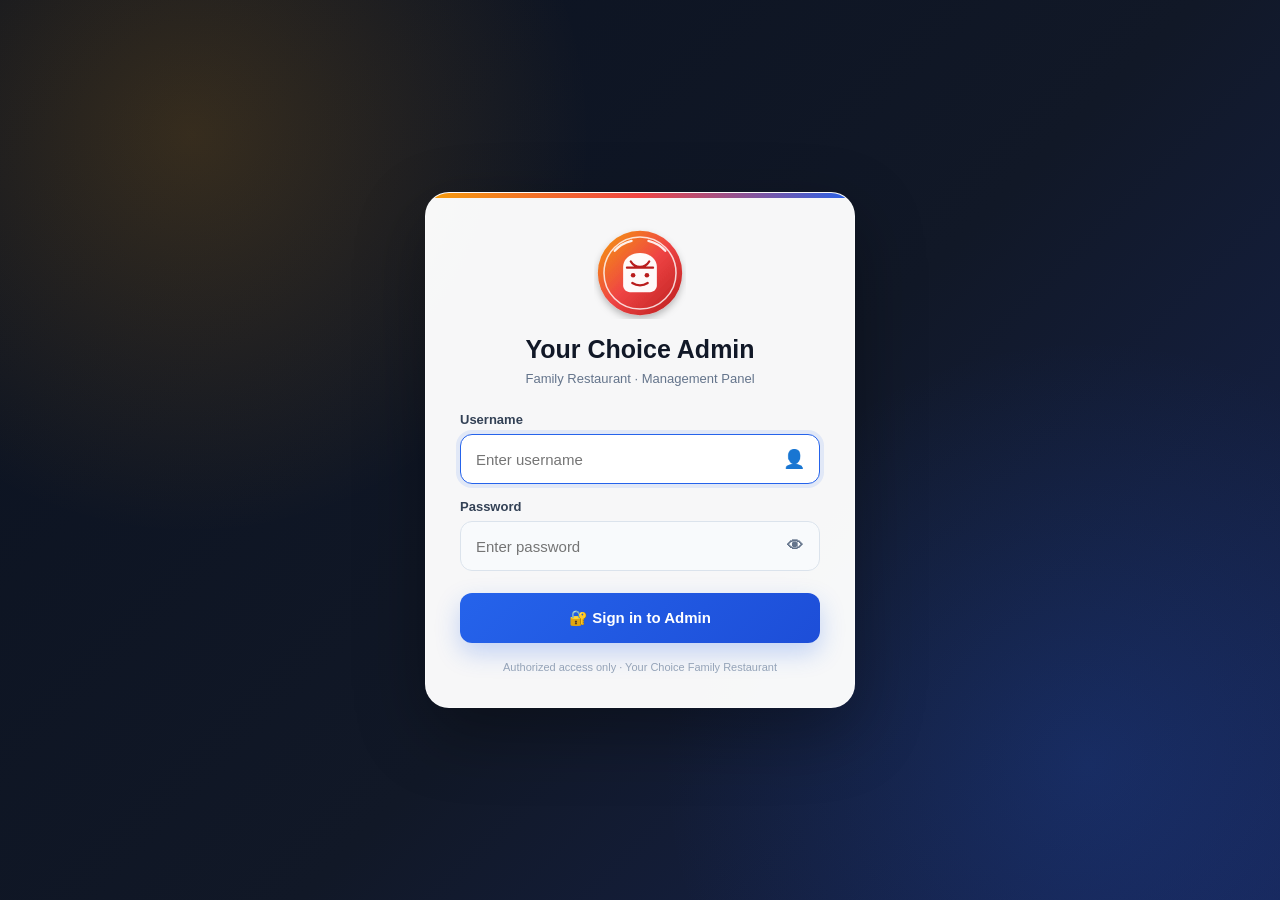
==== commit 8287bd75: "Rename admin-1.html to admin.html" ====
--- a/admin.html
+++ b/admin.html
@@ -1,3745 +1,1197 @@
 <!DOCTYPE html>
-<html lang="en">
+<html lang="bn">
 <head>
 <meta charset="UTF-8">
-<meta name="viewport" content="width=device-width,initial-scale=1.0">
-
+<meta name="viewport" content="width=device-width, initial-scale=1.0">
 <title>Your Choice Admin</title>
 
 <style>
-*{
-  box-sizing:border-box;
-}
-
-html,body{
-  margin:0;
-  padding:0;
-  font-family:Arial,Helvetica,sans-serif;
-  background:#f3f4f6;
-  color:#222;
-}
-
-button,
-input,
-select,
-textarea{
-  font-family:inherit;
-}
-
-button{
-  cursor:pointer;
-  border:0;
-  border-radius:8px;
-  padding:10px 14px;
-  font-weight:700;
-}
-
-input,
-select,
-textarea{
-  width:100%;
-  padding:11px 12px;
-  border:1px solid #d5d5d5;
-  border-radius:8px;
-  background:#fff;
-  outline:none;
-}
-
-input:focus,
-select:focus,
-textarea:focus{
-  border-color:#d99432;
-  box-shadow:0 0 0 3px rgba(217,148,50,.10);
-}
-
-/* =====================================================
-   LOGIN
-===================================================== */
-
+*{box-sizing:border-box}
+body{margin:0;font-family:Arial,sans-serif;background:#f4f6f8;color:#222}
+header{background:#111827;color:#fff;padding:15px;display:flex;justify-content:space-between;align-items:center}
+header h1{margin:0;font-size:20px}
+button{border:0;border-radius:7px;padding:9px 12px;font-weight:bold;cursor:pointer}
+.refresh{background:#2563eb;color:#fff}
+.container{max-width:1200px;margin:auto;padding:12px}
+.stats{display:grid;grid-template-columns:repeat(3,1fr);gap:12px;margin-bottom:15px}
+.stat{background:#fff;padding:18px;border-radius:10px;box-shadow:0 2px 8px rgba(0,0,0,.08)}
+.stat-title{color:#666;font-size:13px}.stat-value{font-size:27px;font-weight:bold;margin-top:7px}
+.section{background:#fff;padding:15px;margin-bottom:18px;border-radius:10px;box-shadow:0 2px 8px rgba(0,0,0,.08)}
+.section h2{margin-top:0;font-size:19px}.table-wrap{overflow-x:auto}
+table{width:100%;min-width:800px;border-collapse:collapse}
+th,td{padding:9px;border-bottom:1px solid #ddd;text-align:left;vertical-align:top}
+th{background:#f3f4f6}.loading{text-align:center;padding:20px;color:#666}
+.error{background:#fee2e2;color:#991b1b;padding:12px;border-radius:7px;margin-bottom:10px}
+.success{background:#dcfce7;color:#166534;padding:12px;border-radius:7px;margin-bottom:10px}
+select,input,textarea{width:100%;padding:10px;border:1px solid #ccc;border-radius:7px;font-size:15px}
+textarea{min-height:80px;resize:vertical}.form{display:grid;grid-template-columns:1fr 1fr;gap:10px}
+.full{grid-column:1/-1}.add{background:#2563eb;color:#fff}.update{background:#16a34a;color:#fff;margin:2px}
+.edit{background:#f59e0b;color:#fff;margin:2px}.delete{background:#dc2626;color:#fff;margin:2px}
+.hide{background:#6366f1;color:#fff;margin:2px}.call{background:#2563eb;color:#fff;margin:2px}
+.whatsapp{background:#16a34a;color:#fff;margin:2px}.menu-image{width:70px;height:55px;object-fit:cover;border-radius:6px}
+.small-note{color:#666;font-size:12px}
+.report-summary{
+  display:grid;
+  grid-template-columns:repeat(3,1fr);
+  gap:12px;
+  margin:15px 0;
+}
+.report-box{
+  background:#f8fafc;
+  border:1px solid #e5e7eb;
+  border-radius:9px;
+  padding:14px;
+}
+.report-box small{display:block;color:#666;margin-bottom:5px}
+.report-box b{font-size:22px}
+.report-table{width:100%;min-width:500px;border-collapse:collapse}
+.report-table th,.report-table td{padding:10px;border-bottom:1px solid #ddd;text-align:left}
+.report-table th{background:#f3f4f6}
+.report-total{font-weight:800;background:#ecfdf5}
+@media(max-width:700px){
+  .report-summary{grid-template-columns:1fr}
+}
+@media(max-width:700px){.stats{grid-template-columns:1fr}.form{grid-template-columns:1fr}.full{grid-column:auto}
+header{flex-direction:column;gap:10px;align-items:flex-start}}
+
+/* =========================
+   CATEGORY-WISE ADMIN MENU
+========================= */
+.menu-category-toolbar{
+  display:flex;
+  gap:10px;
+  flex-wrap:wrap;
+  margin:0 0 14px;
+}
+.menu-category-btn{
+  border:1px solid #dbe3ec;
+  background:#f8fafc;
+  color:#334155;
+  border-radius:999px;
+  padding:8px 13px;
+}
+.menu-category-btn.active{
+  background:#2563eb;
+  color:#fff;
+  border-color:#2563eb;
+}
+.admin-menu-category{
+  margin:18px 0 8px;
+  padding:10px 12px;
+  border-radius:9px;
+  background:#eff6ff;
+  color:#1e3a8a;
+  font-size:16px;
+  border-left:4px solid #2563eb;
+}
+.admin-menu-table{
+  min-width:900px;
+}
+
+
+/* =========================
+   PREMIUM ADMIN LOGIN
+========================= */
 .login-screen{
-  position:fixed;
-  inset:0;
+  min-height:100vh;
   display:flex;
   align-items:center;
   justify-content:center;
-  padding:18px;
-
+  padding:24px;
   background:
-    radial-gradient(
-      circle at 50% 15%,
-      rgba(255,170,60,.16),
-      transparent 35%
-    ),
-    linear-gradient(
-      145deg,
-      #050505,
-      #151515,
-      #050505
-    );
-
-  z-index:99999;
-}
-
-.login-box{
-  width:100%;
-  max-width:400px;
-  padding:38px 28px 28px;
-
-  background:
-    linear-gradient(
-      145deg,
-      #252525,
-      #0d0d0d
-    );
-
-  border:1px solid rgba(255,180,70,.30);
+    radial-gradient(circle at 15% 15%, rgba(245,158,11,.18), transparent 30%),
+    radial-gradient(circle at 85% 85%, rgba(37,99,235,.18), transparent 32%),
+    linear-gradient(135deg,#0b1220,#111827 55%,#172554);
+}
+.login-card{
+  width:min(430px,100%);
+  background:rgba(255,255,255,.97);
+  border:1px solid rgba(255,255,255,.45);
   border-radius:24px;
-
-  text-align:center;
-
-  box-shadow:
-    0 25px 80px rgba(0,0,0,.7),
-    0 0 45px rgba(255,153,0,.08);
-}
-
-.login-logo{
-  width:125px;
-  height:125px;
-  object-fit:contain;
-  display:block;
-  margin:0 auto 18px;
-
-  border-radius:50%;
-  background:#050505;
-  padding:5px;
-
-  border:2px solid #e5a344;
-
-  box-shadow:
-    0 0 0 5px rgba(255,170,60,.06),
-    0 0 30px rgba(255,153,0,.25);
-}
-
-.login-box h2{
-  margin:0;
-  color:#fff;
-  font-size:25px;
-}
-
-.login-subtitle{
-  margin:8px 0 25px;
-  color:#aaa;
-  font-size:12px;
-  letter-spacing:1.5px;
-  text-transform:uppercase;
-}
-
-.login-input{
+  padding:34px;
+  box-shadow:0 24px 70px rgba(0,0,0,.32);
   position:relative;
-  margin-bottom:14px;
-}
-
-.login-input-icon{
-  position:absolute;
-  left:14px;
-  top:50%;
-  transform:translateY(-50%);
-  z-index:2;
-}
-
-.login-input input{
-  height:52px;
-  padding-left:43px;
-
-  background:#181818;
-  color:#fff;
-  border-color:#333;
-}
-
-.login-input input::placeholder{
-  color:#777;
-}
-
-.login-btn{
-  width:100%;
-  height:53px;
-  margin-top:6px;
-
-  background:
-    linear-gradient(
-      135deg,
-      #f5bd5c,
-      #d88316
-    );
-
-  color:#111;
-
-  font-size:15px;
-  letter-spacing:1px;
-
-  box-shadow:
-    0 8px 25px rgba(217,137,25,.25);
-}
-
-.login-btn:disabled{
-  opacity:.6;
-}
-
-.login-error{
-  min-height:20px;
-  margin-top:12px;
-  color:#ff6666;
-  font-size:13px;
-}
-
-.login-security{
-  margin-top:20px;
-  padding-top:15px;
-  border-top:1px solid #2b2b2b;
-  color:#666;
-  font-size:11px;
-}
-
-
-/* =====================================================
-   ADMIN APP
-===================================================== */
-
-#adminApp{
-  display:none;
-}
-
-
-/* =====================================================
-   HEADER
-===================================================== */
-
-header{
-  position:sticky;
-  top:0;
-  z-index:100;
-
-  height:66px;
-
-  background:#111;
-  color:#fff;
-
-  display:flex;
-  align-items:center;
-  justify-content:space-between;
-
-  padding:8px 18px;
-
-  box-shadow:
-    0 2px 12px rgba(0,0,0,.25);
-}
-
-.header-left{
-  display:flex;
-  align-items:center;
-  gap:10px;
-}
-
-.header-logo{
-  width:46px;
-  height:46px;
-  object-fit:contain;
-
-  border-radius:50%;
-  background:#fff;
-  padding:2px;
-}
-
-.header-title{
-  display:flex;
-  flex-direction:column;
-}
-
-.header-title strong{
-  font-size:18px;
-}
-
-.header-title span{
-  font-size:10px;
-  color:#aaa;
-}
-
-.header-actions{
-  display:flex;
-  align-items:center;
-  gap:7px;
-}
-
-.refresh-btn{
-  background:#fff;
-  color:#111;
-}
-
-.refresh-btn.loading{
-  opacity:.6;
-}
-
-.logout-btn{
-  background:#e53935;
-  color:#fff;
-}
-
-
-/* =====================================================
-   CONTAINER
-===================================================== */
-
-.container{
-  max-width:1450px;
-  margin:auto;
-  padding:18px;
-}
-
-
-/* =====================================================
-   STATS
-===================================================== */
-
-.stats{
-  display:grid;
-  grid-template-columns:
-    repeat(3,1fr);
-
-  gap:14px;
-
-  margin-bottom:18px;
-}
-
-.stat{
-  background:#fff;
-  border-radius:13px;
-  padding:18px;
-
-  border-left:4px solid #d99532;
-
-  box-shadow:
-    0 2px 9px rgba(0,0,0,.06);
-}
-
-.stat-title{
-  color:#777;
-  font-size:13px;
-}
-
-.stat-value{
-  margin-top:7px;
-  font-size:27px;
-  font-weight:800;
-}
-
-
-/* =====================================================
-   SECTION
-===================================================== */
-
-.section{
-  background:#fff;
-  border-radius:13px;
-
-  padding:18px;
-
-  margin-bottom:18px;
-
-  box-shadow:
-    0 2px 9px rgba(0,0,0,.06);
-}
-
-.section-title{
-  display:flex;
-  align-items:center;
-  justify-content:space-between;
-
-  gap:10px;
-
-  margin-bottom:16px;
-}
-
-.section-title h2{
-  margin:0;
-  font-size:20px;
-}
-
-
-/* =====================================================
-   REPORT
-===================================================== */
-
-.report-row{
-  display:grid;
-  grid-template-columns:
-    1fr
-    1fr
-    auto
-    auto;
-
-  gap:10px;
-  align-items:end;
-}
-
-.report-row label{
-  display:block;
-  font-size:13px;
-  margin-bottom:5px;
-}
-
-.report-row button{
-  height:42px;
-}
-
-
-/* =====================================================
-   DESKTOP ORDERS TABLE
-===================================================== */
-
-.desktop-orders{
-  display:block;
-}
-
-.orders-table-wrap{
-  overflow-x:auto;
-}
-
-.orders-table{
-  width:100%;
-  border-collapse:collapse;
-  min-width:1000px;
-}
-
-.orders-table th{
-  background:#fafafa;
-  font-size:12px;
-  white-space:nowrap;
-}
-
-.orders-table th,
-.orders-table td{
-  padding:10px 8px;
-  border-bottom:1px solid #eee;
-  text-align:left;
-  vertical-align:middle;
-  font-size:12px;
-}
-
-.orders-table td strong{
-  font-size:12px;
-}
-
-
-/* =====================================================
-   MOBILE ORDER CARDS
-===================================================== */
-
-.mobile-orders{
-  display:none;
-}
-
-.order-card{
-  background:#fff;
-
-  border:1px solid #e4e4e4;
-  border-radius:13px;
-
-  padding:14px;
-  margin-bottom:12px;
-
-  box-shadow:
-    0 2px 8px rgba(0,0,0,.05);
-}
-
-.order-card-top{
-  display:flex;
-  align-items:center;
-  justify-content:space-between;
-
-  gap:10px;
-
-  margin-bottom:10px;
-}
-
-.order-id{
-  font-size:17px;
-  font-weight:800;
-}
-
-.order-date{
-  font-size:11px;
-  color:#777;
-}
-
-.order-info{
-  display:grid;
-  grid-template-columns:
-    1fr 1fr;
-
-  gap:8px;
-
-  margin-bottom:12px;
-}
-
-.info-box{
-  background:#f7f7f7;
-  border-radius:8px;
-  padding:9px;
-}
-
-.info-label{
-  display:block;
-  color:#888;
-  font-size:10px;
-  margin-bottom:3px;
-}
-
-.info-value{
-  font-size:13px;
-  font-weight:700;
-  word-break:break-word;
-}
-
-.order-items{
-  background:#fafafa;
-  border-radius:8px;
-  padding:10px;
-
-  margin-bottom:12px;
-
-  font-size:12px;
-}
-
-.order-bottom{
-  display:grid;
-  grid-template-columns:
-    1fr
-    1fr;
-
-  gap:8px;
-}
-
-.order-bottom select{
-  height:42px;
-  font-size:12px;
-}
-
-.order-actions{
-  display:grid;
-  grid-template-columns:
-    1fr 1fr;
-
-  gap:7px;
-
-  margin-top:8px;
-}
-
-.order-actions a{
-  text-decoration:none;
-}
-
-.order-actions button{
-  width:100%;
-  height:40px;
-}
-
-
-/* =====================================================
-   STATUS
-===================================================== */
-
-.status-badge{
-  display:inline-block;
-
-  padding:5px 8px;
-
-  border-radius:6px;
-
-  background:#f1f1f1;
-
-  font-size:11px;
-  font-weight:700;
-
-  white-space:nowrap;
-}
-
-
-/* =====================================================
-   BUTTONS
-===================================================== */
-
-.call-btn{
-  background:#198754;
-  color:#fff;
-}
-
-.whatsapp-btn{
-  background:#25d366;
-  color:#fff;
-}
-
-.edit-btn{
-  background:#0d6efd;
-  color:#fff;
-}
-
-.delete-btn{
-  background:#dc3545;
-  color:#fff;
-}
-
-.hide-btn{
-  background:#6c757d;
-  color:#fff;
-}
-
-.save-btn{
-  background:#111;
-  color:#fff;
-}
-
-
-/* =====================================================
-   BOOKINGS
-===================================================== */
-
-.bookings-table-wrap{
-  overflow-x:auto;
-}
-
-.bookings-table{
-  width:100%;
-  border-collapse:collapse;
-  min-width:800px;
-}
-
-.bookings-table th,
-.bookings-table td{
-  padding:10px;
-  border-bottom:1px solid #eee;
-  font-size:12px;
-}
-
-
-/* =====================================================
-   MENU FORM
-===================================================== */
-
-.form-grid{
-  display:grid;
-
-  grid-template-columns:
-    1fr 1fr;
-
-  gap:14px;
-}
-
-.form-grid label{
-  display:block;
-  font-size:13px;
-  margin-bottom:5px;
-}
-
-.full{
-  grid-column:1/-1;
-}
-
-
-/* =====================================================
-   MENU
-===================================================== */
-
-.filter-buttons{
-  display:flex;
-  flex-wrap:wrap;
-  gap:7px;
-
-  margin-bottom:15px;
-}
-
-.filter-buttons button{
-  background:#eee;
-}
-
-.filter-buttons button.active{
-  background:#111;
-  color:#fff;
-}
-
-.menu-grid{
-  display:grid;
-
-  grid-template-columns:
-    repeat(
-      auto-fill,
-      minmax(220px,1fr)
-    );
-
-  gap:14px;
-}
-
-.menu-card{
   overflow:hidden;
-
-  background:#fff;
-
-  border:1px solid #ddd;
-  border-radius:11px;
-}
-
-.menu-card img{
-  width:100%;
-  height:160px;
-
-  object-fit:cover;
-
-  background:#eee;
-}
-
-.menu-card-body{
-  padding:12px;
-}
-
-.menu-card h3{
-  margin:0 0 5px;
-  font-size:17px;
-}
-
-.menu-card p{
-  margin:5px 0;
-  color:#666;
-  font-size:12px;
-}
-
-.menu-card button{
-  margin:2px;
-  font-size:11px;
-}
-
-
-/* =====================================================
-   EMPTY / LOADING
-===================================================== */
-
-.loading,
-.empty{
-  text-align:center;
-  padding:22px;
-  color:#777;
-}
-
-
-/* =====================================================
-   TOAST
-===================================================== */
-
-.toast{
-  position:fixed;
-
-  right:18px;
-  bottom:18px;
-
-  max-width:330px;
-
-  padding:13px 16px;
-
-  background:#111;
-  color:#fff;
-
-  border-radius:9px;
-
-  display:none;
-
-  z-index:999999;
-
-  box-shadow:
-    0 5px 25px rgba(0,0,0,.3);
-}
-
-
-/* =====================================================
-   MOBILE
-===================================================== */
-
-@media(max-width:700px){
-
-  header{
-    height:60px;
-    padding:7px 10px;
-  }
-
-  .header-logo{
-    width:40px;
-    height:40px;
-  }
-
-  .header-title strong{
-    font-size:15px;
-  }
-
-  .header-title span{
-    display:none;
-  }
-
-  .header-actions{
-    gap:5px;
-  }
-
-  .refresh-btn,
-  .logout-btn{
-    padding:8px 9px;
-    font-size:11px;
-  }
-
-  .container{
-    padding:10px;
-  }
-
-  .stats{
-    grid-template-columns:1fr;
-    gap:9px;
-  }
-
-  .stat{
-    padding:14px;
-  }
-
-  .stat-value{
-    font-size:24px;
-  }
-
-  .section{
-    padding:13px;
-    border-radius:11px;
-  }
-
-  .section-title h2{
-    font-size:18px;
-  }
-
-  .report-row{
-    grid-template-columns:1fr 1fr;
-  }
-
-  .report-row button{
-    width:100%;
-  }
-
-  .desktop-orders{
-    display:none;
-  }
-
-  .mobile-orders{
-    display:block;
-  }
-
-  .form-grid{
-    grid-template-columns:1fr;
-  }
-
-  .full{
-    grid-column:auto;
-  }
-
-  .menu-grid{
-    grid-template-columns:
-      repeat(2,1fr);
-
-    gap:9px;
-  }
-
-  .menu-card img{
-    height:120px;
-  }
-
-  .menu-card-body{
-    padding:9px;
-  }
-
-  .menu-card h3{
-    font-size:14px;
-  }
-
-  .menu-card button{
-    padding:7px 8px;
-  }
-
-  .login-box{
-    max-width:370px;
-    padding:32px 22px 25px;
-  }
-
-  .login-logo{
-    width:115px;
-    height:115px;
-  }
-}
-
-
-@media(max-width:380px){
-
-  .order-info{
-    grid-template-columns:1fr;
-  }
-
-  .menu-grid{
-    grid-template-columns:1fr;
-  }
-
-  .report-row{
-    grid-template-columns:1fr;
-  }
-
-}
+}
+.login-card:before{
+  content:"";position:absolute;left:0;right:0;top:0;height:5px;
+  background:linear-gradient(90deg,#f59e0b,#ef4444,#2563eb);
+}
+.brand-logo{width:92px;height:92px;margin:0 auto 16px;display:block}
+.login-brand{text-align:center;margin-bottom:26px}
+.login-brand h1{margin:0;color:#111827;font-size:25px;font-weight:800}
+.login-brand p{margin:7px 0 0;color:#64748b;font-size:13px}
+.login-field{margin-bottom:15px}
+.login-field label{display:block;font-size:13px;font-weight:700;color:#334155;margin:0 0 7px}
+.login-input-wrap{position:relative}
+.login-input{width:100%;height:50px;padding:0 46px 0 15px;border:1px solid #dbe3ec;border-radius:12px;background:#f8fafc;color:#111827;font-size:15px;outline:none;transition:.2s}
+.login-input:focus{border-color:#2563eb;box-shadow:0 0 0 4px rgba(37,99,235,.10);background:#fff}
+.login-icon{position:absolute;right:15px;top:50%;transform:translateY(-50%);color:#64748b;font-size:18px;pointer-events:none}
+.login-submit{width:100%;height:50px;margin-top:7px;border-radius:12px;background:linear-gradient(135deg,#2563eb,#1d4ed8);color:#fff;font-size:15px;font-weight:800;box-shadow:0 10px 24px rgba(37,99,235,.25);transition:.2s}
+.login-submit:hover{transform:translateY(-1px);box-shadow:0 13px 28px rgba(37,99,235,.30)}
+.login-submit:disabled{opacity:.65;cursor:not-allowed;transform:none}
+.login-error{display:none;margin:0 0 14px;padding:11px 12px;border-radius:10px;background:#fef2f2;color:#b91c1c;border:1px solid #fecaca;font-size:13px;line-height:1.4}
+.login-footer{text-align:center;margin-top:18px;color:#94a3b8;font-size:11px}
+.password-toggle{position:absolute;right:13px;top:50%;transform:translateY(-50%);border:0;background:transparent;color:#64748b;padding:4px;cursor:pointer;font-size:16px}
+.admin-app{display:none}
+body.logged-in .login-screen{display:none}
+body.logged-in .admin-app{display:block}
+@media(max-width:520px){.login-card{padding:28px 20px;border-radius:20px}.login-screen{padding:14px}}
+
+/* Admin header upgrade */
+header{background:linear-gradient(135deg,#0f172a,#1e293b);padding:12px 18px;min-height:66px}
+.header-brand{display:flex;align-items:center;gap:11px}
+.header-logo{width:42px;height:42px;flex:none}
+.header-title-wrap h1{font-size:18px;margin:0}
+.header-title-wrap span{display:block;font-size:11px;color:#94a3b8;margin-top:2px}
+.header-actions{display:flex;align-items:center;gap:8px}
+.logout{background:#dc2626;color:#fff}
+@media(max-width:700px){header{flex-direction:row;align-items:center;justify-content:space-between}.header-title-wrap span{display:none}.header-title-wrap h1{font-size:15px}.header-logo{width:38px;height:38px}.header-actions button{padding:8px 9px;font-size:12px}}
+
 </style>
 </head>
 
 <body>
-
-
-<!-- =====================================================
-     LOGIN
-===================================================== -->
-
-<div
-  id="loginScreen"
-  class="login-screen"
->
-
-  <div class="login-box">
-
-    <img
-      src="/logo.png"
-      alt="Your Choice Family Restaurant"
-      class="login-logo"
-      onerror="this.style.display='none'"
-    >
-
-    <h2>
-      Your Choice Admin
-    </h2>
-
-    <div class="login-subtitle">
-      Family Restaurant · Admin Panel
+<!-- =========================
+     ADMIN LOGIN SCREEN
+========================= -->
+<div class="login-screen" id="loginScreen">
+  <div class="login-card">
+    <div class="login-brand">
+      <svg class="brand-logo" viewBox="0 0 120 120" role="img" aria-label="Your Choice logo">
+        <defs>
+          <linearGradient id="logoBg" x1="0" y1="0" x2="1" y2="1">
+            <stop offset="0" stop-color="#f59e0b"/>
+            <stop offset=".5" stop-color="#ef4444"/>
+            <stop offset="1" stop-color="#b91c1c"/>
+          </linearGradient>
+          <filter id="logoShadow" x="-30%" y="-30%" width="160%" height="160%">
+            <feDropShadow dx="0" dy="5" stdDeviation="5" flood-opacity=".25"/>
+          </filter>
+        </defs>
+        <circle cx="60" cy="60" r="55" fill="url(#logoBg)" filter="url(#logoShadow)"/>
+        <circle cx="60" cy="60" r="47" fill="none" stroke="#fff" stroke-width="2" opacity=".8"/>
+        <path d="M38 52c0-10 9-18 22-18s22 8 22 18v24c0 5-4 9-9 9H47c-5 0-9-4-9-9V52Z" fill="#fff" opacity=".97"/>
+        <path d="M43 53h34M48 45c3 5 7 7 12 7s9-2 12-7" fill="none" stroke="#b91c1c" stroke-width="3" stroke-linecap="round"/>
+        <circle cx="51" cy="63" r="3" fill="#b91c1c"/><circle cx="69" cy="63" r="3" fill="#b91c1c"/>
+        <path d="M50 73c6 4 14 4 20 0" fill="none" stroke="#b91c1c" stroke-width="3" stroke-linecap="round"/>
+        <path d="M27 31c6-7 14-11 22-13M93 31c-6-7-14-11-22-13" fill="none" stroke="#fff" stroke-width="3" stroke-linecap="round" opacity=".9"/>
+      </svg>
+      <h1>Your Choice Admin</h1>
+      <p>Family Restaurant · Management Panel</p>
     </div>
 
-    <div class="login-input">
-
-      <span class="login-input-icon">
-        👤
-      </span>
-
-      <input
-        type="text"
-        id="loginUser"
-        placeholder="User ID"
-        autocomplete="username"
-      >
-
+    <div id="loginError" class="login-error"></div>
+
+    <form id="loginForm" autocomplete="on">
+      <div class="login-field">
+        <label for="loginUser">Username</label>
+        <div class="login-input-wrap">
+          <input class="login-input" id="loginUser" name="username" type="text" placeholder="Enter username" autocomplete="username" required>
+          <span class="login-icon">👤</span>
+        </div>
+      </div>
+
+      <div class="login-field">
+        <label for="loginPassword">Password</label>
+        <div class="login-input-wrap">
+          <input class="login-input" id="loginPassword" name="password" type="password" placeholder="Enter password" autocomplete="current-password" required>
+          <button type="button" class="password-toggle" id="passwordToggle" aria-label="Show password">👁</button>
+        </div>
+      </div>
+
+      <button class="login-submit" id="loginButton" type="submit">🔐 Sign in to Admin</button>
+    </form>
+
+    <div class="login-footer">Authorized access only · Your Choice Family Restaurant</div>
+  </div>
+</div>
+
+<!-- =========================
+     ADMIN APPLICATION
+========================= -->
+<div class="admin-app" id="adminApp">
+<header>
+  <div class="header-brand">
+    <svg class="header-logo" viewBox="0 0 120 120" aria-hidden="true">
+      <circle cx="60" cy="60" r="55" fill="url(#headerLogoBg)"/>
+      <defs><linearGradient id="headerLogoBg" x1="0" y1="0" x2="1" y2="1"><stop offset="0" stop-color="#f59e0b"/><stop offset="1" stop-color="#dc2626"/></linearGradient></defs>
+      <circle cx="60" cy="60" r="46" fill="none" stroke="#fff" stroke-width="2" opacity=".8"/>
+      <path d="M38 52c0-10 9-18 22-18s22 8 22 18v24c0 5-4 9-9 9H47c-5 0-9-4-9-9V52Z" fill="#fff"/>
+      <path d="M43 53h34M48 45c3 5 7 7 12 7s9-2 12-7" fill="none" stroke="#b91c1c" stroke-width="3" stroke-linecap="round"/>
+      <circle cx="51" cy="63" r="3" fill="#b91c1c"/><circle cx="69" cy="63" r="3" fill="#b91c1c"/>
+      <path d="M50 73c6 4 14 4 20 0" fill="none" stroke="#b91c1c" stroke-width="3" stroke-linecap="round"/>
+    </svg>
+    <div class="header-title-wrap">
+      <h1>Your Choice Admin</h1>
+      <span>Family Restaurant · Management Panel</span>
     </div>
-
-    <div class="login-input">
-
-      <span class="login-input-icon">
-        🔒
-      </span>
-
-      <input
-        type="password"
-        id="loginPassword"
-        placeholder="Password"
-        autocomplete="current-password"
-      >
-
+  </div>
+  <div class="header-actions">
+    <button class="refresh" id="refreshButton">⟳ Refresh All</button>
+    <button class="logout" id="logoutButton">↪ Logout</button>
+  </div>
+</header>
+
+<div class="container">
+  <div id="globalMessage"></div>
+
+  <div class="stats">
+    <div class="stat"><div class="stat-title">Total Orders</div><div id="totalOrders" class="stat-value">0</div></div>
+    <div class="stat"><div class="stat-title">Pending Orders</div><div id="pendingOrders" class="stat-value">0</div></div>
+    <div class="stat"><div class="stat-title">Total Sales</div><div id="totalSales" class="stat-value">₹0</div></div>
+  </div>
+
+  <div class="section">
+    <h2>📊 Date-wise Sales Report</h2>
+
+    <div class="form" style="margin-bottom:15px;">
+      <div>
+        <label><b>From Date</b></label>
+        <input type="date" id="reportFromDate">
+      </div>
+      <div>
+        <label><b>To Date</b></label>
+        <input type="date" id="reportToDate">
+      </div>
+      <div>
+        <button type="button" class="add" id="reportButton">📊 Generate Report</button>
+        <button type="button" id="reportResetButton" style="background:#6b7280;color:#fff;">Reset</button>
+      </div>
     </div>
 
-    <button
-      id="loginButton"
-      class="login-btn"
-      onclick="login()"
-    >
-      LOGIN TO ADMIN
-    </button>
-
-    <div
-      id="loginError"
-      class="login-error"
-    ></div>
-
-    <div class="login-security">
-      🔐 Secure Administrator Access
+    <div id="dateReportSummary"></div>
+    <div id="dateReportBody">
+      <div class="loading">Select dates and generate report.</div>
     </div>
-
   </div>
 
+  <div class="section">
+    <h2>🛒 Customer Orders</h2>
+    <div id="ordersMessage"></div>
+    <div class="table-wrap">
+      <table>
+        <thead><tr><th>Order</th><th>Customer</th><th>Items</th><th>Total</th><th>Payment</th><th>Status</th><th>Action</th></tr></thead>
+        <tbody id="ordersBody"><tr><td colspan="7" class="loading">Loading orders...</td></tr></tbody>
+      </table>
+    </div>
+  </div>
+
+  <div class="section">
+    <h2>📅 Table Bookings</h2>
+    <div id="bookingsMessage"></div>
+    <div class="table-wrap">
+      <table>
+        <thead><tr><th>ID</th><th>Customer</th><th>Phone</th><th>Date</th><th>Time</th><th>Guests</th><th>Status</th><th>Action</th></tr></thead>
+        <tbody id="bookingsBody"><tr><td colspan="8" class="loading">Loading bookings...</td></tr></tbody>
+      </table>
+    </div>
+  </div>
+
+  <div class="section">
+    <h2>🍽️ Menu Management</h2>
+    <div id="menuMessage"></div>
+    <form id="menuForm" class="form">
+      <input type="hidden" id="menuId">
+      <input type="text" id="menuName" placeholder="Menu Name" required>
+      <input type="text" id="menuCategory" placeholder="Category">
+      <input type="number" id="menuPrice" placeholder="Price" min="0" required>
+      <input type="text" id="menuImage" placeholder="images/chicken-biryani.jpg">
+      <textarea id="menuDescription" class="full" placeholder="Description"></textarea>
+      <select id="menuAvailable"><option value="1">Available</option><option value="0">Not Available</option></select>
+      <div>
+        <button type="submit" class="add" id="saveButton">➕ Add Menu</button>
+        <button type="button" id="cancelButton" style="display:none;background:#6b7280;color:#fff;">Cancel</button>
+      </div>
+    </form>
+  </div>
+
+  <div class="section">
+    <h2>📋 Current Menu</h2>
+    <div id="menuCategoryToolbar" class="menu-category-toolbar"></div>
+    <div id="currentMenu"><div class="loading">Loading menu...</div></div>
+  </div>
 </div>
-
-
-<!-- =====================================================
-     ADMIN
-===================================================== -->
-
-<div id="adminApp">
-
-
-<header>
-
-  <div class="header-left">
-
-    <img
-      src="/logo.png"
-      class="header-logo"
-      alt="Logo"
-      onerror="this.style.display='none'"
-    >
-
-    <div class="header-title">
-
-      <strong>
-        Your Choice Admin
-      </strong>
-
-      <span>
-        Family Restaurant
-      </span>
-
-    </div>
-
-  </div>
-
-
-  <div class="header-actions">
-
-    <button
-      id="refreshButton"
-      class="refresh-btn"
-      onclick="refreshAll()"
-    >
-      🔄 Refresh
-    </button>
-
-    <button
-      class="logout-btn"
-      onclick="logout()"
-    >
-      Logout
-    </button>
-
-  </div>
-
-</header>
-
-
-<div class="container">
-
-
-<!-- =====================================================
-     STATS
-===================================================== -->
-
-<div class="stats">
-
-  <div class="stat">
-
-    <div class="stat-title">
-      Total Orders
-    </div>
-
-    <div
-      id="totalOrders"
-      class="stat-value"
-    >
-      0
-    </div>
-
-  </div>
-
-
-  <div class="stat">
-
-    <div class="stat-title">
-      Pending Orders
-    </div>
-
-    <div
-      id="pendingOrders"
-      class="stat-value"
-    >
-      0
-    </div>
-
-  </div>
-
-
-  <div class="stat">
-
-    <div class="stat-title">
-      Total Sales
-    </div>
-
-    <div
-      id="totalSales"
-      class="stat-value"
-    >
-      ₹0.00
-    </div>
-
-  </div>
-
-</div>
-
-
-<!-- =====================================================
-     SALES REPORT
-===================================================== -->
-
-<div class="section">
-
-  <div class="section-title">
-
-    <h2>
-      Sales Report
-    </h2>
-
-  </div>
-
-
-  <div class="report-row">
-
-    <div>
-
-      <label>
-        From Date
-      </label>
-
-      <input
-        type="date"
-        id="fromDate"
-      >
-
-    </div>
-
-
-    <div>
-
-      <label>
-        To Date
-      </label>
-
-      <input
-        type="date"
-        id="toDate"
-      >
-
-    </div>
-
-
-    <button
-      class="save-btn"
-      onclick="loadReport()"
-    >
-      Search
-    </button>
-
-
-    <button
-      onclick="resetReport()"
-    >
-      Reset
-    </button>
-
-  </div>
-
-
-  <div
-    id="reportResult"
-    style="margin-top:15px;"
-  >
-    Select dates to see report.
-  </div>
-
-</div>
-
-
-<!-- =====================================================
-     ORDERS
-===================================================== -->
-
-<div class="section">
-
-  <div class="section-title">
-
-    <h2>
-      Customer Orders
-    </h2>
-
-    <button
-      onclick="loadOrders()"
-      class="refresh-btn"
-    >
-      🔄
-    </button>
-
-  </div>
-
-
-  <div
-    id="ordersLoading"
-    class="loading"
-  >
-    Loading orders...
-  </div>
-
-
-  <!-- DESKTOP -->
-
-  <div
-    id="desktopOrders"
-    class="desktop-orders"
-  >
-
-    <div class="orders-table-wrap">
-
-      <table class="orders-table">
-
-        <thead>
-
-          <tr>
-
-            <th>Order</th>
-            <th>Date / Time</th>
-            <th>Customer</th>
-            <th>Items</th>
-            <th>Total</th>
-            <th>Payment</th>
-            <th>Status</th>
-            <th>Update</th>
-            <th>Call</th>
-            <th>WhatsApp</th>
-
-          </tr>
-
-        </thead>
-
-        <tbody id="ordersTable">
-        </tbody>
-
-      </table>
-
-    </div>
-
-  </div>
-
-
-  <!-- MOBILE -->
-
-  <div
-    id="mobileOrders"
-    class="mobile-orders"
-  >
-  </div>
-
-</div>
-
-
-<!-- =====================================================
-     BOOKINGS
-===================================================== -->
-
-<div class="section">
-
-  <div class="section-title">
-
-    <h2>
-      Table Bookings
-    </h2>
-
-    <button
-      onclick="loadBookings()"
-      class="refresh-btn"
-    >
-      🔄
-    </button>
-
-  </div>
-
-
-  <div
-    id="bookingsLoading"
-    class="loading"
-  >
-    Loading bookings...
-  </div>
-
-
-  <div class="bookings-table-wrap">
-
-    <table class="bookings-table">
-
-      <thead>
-
-        <tr>
-
-          <th>ID</th>
-          <th>Date</th>
-          <th>Time</th>
-          <th>Name</th>
-          <th>Phone</th>
-          <th>Guests</th>
-          <th>Status</th>
-          <th>Update</th>
-          <th>Call</th>
-          <th>WhatsApp</th>
-
-        </tr>
-
-      </thead>
-
-      <tbody id="bookingsTable">
-      </tbody>
-
-    </table>
-
-  </div>
-
-</div>
-
-
-<!-- =====================================================
-     MENU FORM
-===================================================== -->
-
-<div class="section">
-
-  <div class="section-title">
-
-    <h2 id="menuFormTitle">
-      Add Menu Item
-    </h2>
-
-  </div>
-
-
-  <input
-    type="hidden"
-    id="menuId"
-  >
-
-
-  <div class="form-grid">
-
-    <div>
-
-      <label>
-        Name
-      </label>
-
-      <input
-        type="text"
-        id="menuName"
-        placeholder="Chicken Biryani"
-      >
-
-    </div>
-
-
-    <div>
-
-      <label>
-        Price
-      </label>
-
-      <input
-        type="number"
-        id="menuPrice"
-        placeholder="180"
-      >
-
-    </div>
-
-
-    <div>
-
-      <label>
-        Category
-      </label>
-
-      <input
-        type="text"
-        id="menuCategory"
-        placeholder="Biryani"
-      >
-
-    </div>
-
-
-    <div>
-
-      <label>
-        Image URL
-      </label>
-
-      <input
-        type="text"
-        id="menuImage"
-        placeholder="https://..."
-      >
-
-    </div>
-
-
-    <div class="full">
-
-      <label>
-        Description
-      </label>
-
-      <textarea
-        id="menuDescription"
-        rows="3"
-        placeholder="Food description"
-      ></textarea>
-
-    </div>
-
-  </div>
-
-
-  <button
-    class="save-btn"
-    onclick="saveMenu()"
-  >
-    Save Menu Item
-  </button>
-
-  <button
-    onclick="clearMenuForm()"
-  >
-    Clear
-  </button>
-
-</div>
-
-
-<!-- =====================================================
-     CURRENT MENU
-===================================================== -->
-
-<div class="section">
-
-  <div class="section-title">
-
-    <h2>
-      Current Menu
-    </h2>
-
-  </div>
-
-
-  <div
-    id="categoryFilters"
-    class="filter-buttons"
-  ></div>
-
-
-  <div
-    id="menuGrid"
-    class="menu-grid"
-  ></div>
-
-</div>
-
-
-</div>
-
-</div>
-
-
-<div
-  id="toast"
-  class="toast"
-></div>
-
+</div><!-- /admin-app -->
 
 <script>
-
 "use strict";
 
-
-/* =====================================================
-   API
-===================================================== */
-
-const API =
-  "https://1251file.xboy7334.workers.dev";
-
-
-let adminAuth = null;
-
+const API = "https://1251file.xboy7334.workers.dev";
+
+/* =========================
+   ADMIN AUTHENTICATION
+   Credentials are entered by the admin and kept only in sessionStorage.
+   No username/password is hard-coded in this HTML.
+========================= */
+const AUTH_KEY = "your_choice_admin_auth";
+
+function getAuthHeader(){
+  const auth=sessionStorage.getItem(AUTH_KEY);
+  return auth ? {"Authorization":"Basic "+auth} : {};
+}
+
+function setAuth(username,password){
+  sessionStorage.setItem(AUTH_KEY,btoa(unescape(encodeURIComponent(username+":"+password))));
+}
+
+function clearAuth(){
+  sessionStorage.removeItem(AUTH_KEY);
+}
+
+function hasAuth(){
+  return !!sessionStorage.getItem(AUTH_KEY);
+}
+
+function showAdmin(){
+  document.body.classList.add("logged-in");
+}
+
+function showLogin(){
+  document.body.classList.remove("logged-in");
+  $("loginUser").focus();
+}
+
+function showLoginError(message){
+  const box=$("loginError");
+  box.textContent=message;
+  box.style.display="block";
+}
+
+function hideLoginError(){
+  const box=$("loginError");
+  box.textContent="";
+  box.style.display="none";
+}
+
+async function verifyLogin(){
+  const response=await fetch(API+"/api/admin/orders",{
+    method:"GET",
+    headers:Object.assign({"Accept":"application/json"},getAuthHeader()),
+    cache:"no-store"
+  });
+
+  if(response.status===401 || response.status===403){
+    throw new Error("Invalid username or password.");
+  }
+  if(!response.ok){
+    throw new Error("Admin server returned HTTP "+response.status+".");
+  }
+}
+
+async function login(username,password){
+  setAuth(username,password);
+  try{
+    await verifyLogin();
+    showAdmin();
+    hideLoginError();
+    await loadAll();
+  }catch(error){
+    clearAuth();
+    throw error;
+  }
+}
+
+async function logout(){
+  clearAuth();
+  showLogin();
+  $("loginPassword").value="";
+  $("loginButton").disabled=false;
+  $("loginButton").textContent="🔐 Sign in to Admin";
+}
+let menuData = [];
 let allOrders = [];
-
-let allBookings = [];
-
-let menu = [];
-
-let activeCategory = "all";
-
-
-/* =====================================================
-   ONLY OLD STATUS OPTIONS
-===================================================== */
-
-const ORDER_STATUSES = [
-  "Pending",
-  "Confirmed",
-  "Preparing - out for Delivery",
-  "Delivered",
-  "Cancelled"
+let activeMenuCategory = "all";
+
+function $(id){return document.getElementById(id)}
+
+function getReportDate(value){
+  if(!value) return "";
+
+  try{
+    let dateString=String(value).trim();
+
+    if(
+      !dateString.endsWith("Z") &&
+      !/[+-]\\d{2}:\\d{2}$/.test(dateString)
+    ){
+      dateString=dateString.replace(" ","T")+"Z";
+    }
+
+    const date=new Date(dateString);
+    if(Number.isNaN(date.getTime())) return "";
+
+    const parts=new Intl.DateTimeFormat("en-CA",{
+      timeZone:"Asia/Kolkata",
+      year:"numeric",
+      month:"2-digit",
+      day:"2-digit"
+    }).formatToParts(date);
+
+    const get=function(type){
+      const part=parts.find(function(p){return p.type===type});
+      return part ? part.value : "";
+    };
+
+    return get("year")+"-"+get("month")+"-"+get("day");
+  }catch(error){
+    return "";
+  }
+}
+
+function renderDateWiseReport(){
+  const body=$("dateReportBody");
+  const summary=$("dateReportSummary");
+
+  if(!body || !summary) return;
+
+  const from=$("reportFromDate").value;
+  const to=$("reportToDate").value;
+
+  if(from && to && from > to){
+    summary.innerHTML='<div class="error">From Date cannot be after To Date.</div>';
+    body.innerHTML="";
+    return;
+  }
+
+  const filtered=allOrders.filter(function(order){
+    const date=getReportDate(order.created_at);
+    if(!date) return false;
+    if(from && date < from) return false;
+    if(to && date > to) return false;
+    return true;
+  });
+
+  const grouped={};
+
+  filtered.forEach(function(order){
+    const date=getReportDate(order.created_at);
+    if(!grouped[date]){
+      grouped[date]={
+        orders:0,
+        sales:0
+      };
+    }
+
+    grouped[date].orders++;
+    grouped[date].sales+=Number(order.total_amount||0);
+  });
+
+  const dates=Object.keys(grouped).sort().reverse();
+
+  let totalOrders=0;
+  let totalSales=0;
+
+  dates.forEach(function(date){
+    totalOrders+=grouped[date].orders;
+    totalSales+=grouped[date].sales;
+  });
+
+  summary.innerHTML=
+    '<div class="report-summary">'+
+      '<div class="report-box"><small>Total Orders</small><b>'+totalOrders+'</b></div>'+
+      '<div class="report-box"><small>Total Sales</small><b>₹'+totalSales.toFixed(0)+'</b></div>'+
+      '<div class="report-box"><small>Days</small><b>'+dates.length+'</b></div>'+
+    '</div>';
+
+  if(!dates.length){
+    body.innerHTML='<div class="loading">এই date range-এ কোনো order নেই।</div>';
+    return;
+  }
+
+  let html='<div class="table-wrap"><table class="report-table">'+
+    '<thead><tr><th>Date</th><th>Orders</th><th>Sales</th></tr></thead><tbody>';
+
+  dates.forEach(function(date){
+    const d=grouped[date];
+    const displayDate=new Date(date+"T00:00:00").toLocaleDateString("en-IN",{
+      day:"2-digit",
+      month:"short",
+      year:"numeric"
+    });
+
+    html+=
+      '<tr>'+
+      '<td><b>'+escapeHtml(displayDate)+'</b></td>'+
+      '<td>'+d.orders+'</td>'+
+      '<td><b>₹'+d.sales.toFixed(0)+'</b></td>'+
+      '</tr>';
+  });
+
+  html+=
+    '<tr class="report-total">'+
+    '<td>Grand Total</td>'+
+    '<td>'+totalOrders+'</td>'+
+    '<td>₹'+totalSales.toFixed(0)+'</td>'+
+    '</tr></tbody></table></div>';
+
+  body.innerHTML=html;
+}
+
+
+function showMessage(id,message,type){
+  const box=$(id);
+  if(!box)return;
+  box.innerHTML='<div class="'+type+'">'+escapeHtml(message)+'</div>';
+}
+
+function escapeHtml(value){
+  return String(value ?? "")
+    .replace(/&/g,"&amp;").replace(/</g,"&lt;")
+    .replace(/>/g,"&gt;").replace(/"/g,"&quot;")
+    .replace(/'/g,"&#039;");
+}
+
+/* =========================================================
+   ADMIN ORDER TIME
+   Convert UTC / SQLite timestamp to India Standard Time
+========================================================= */
+function formatAdminDateTime(value){
+  if(!value)return "Time not available";
+
+  try{
+    let dateString=String(value).trim();
+
+    if(
+      !dateString.endsWith("Z") &&
+      !/[+-]\d{2}:\d{2}$/.test(dateString)
+    ){
+      dateString=dateString.replace(" ","T")+"Z";
+    }
+
+    const date=new Date(dateString);
+
+    if(Number.isNaN(date.getTime())){
+      return escapeHtml(value);
+    }
+
+    return date.toLocaleString("en-IN",{
+      timeZone:"Asia/Kolkata",
+      day:"2-digit",
+      month:"short",
+      year:"numeric",
+      hour:"2-digit",
+      minute:"2-digit",
+      second:"2-digit",
+      hour12:true
+    });
+  }catch(error){
+    return escapeHtml(value);
+  }
+}
+
+async function api(path,options){
+  const requestOptions=Object.assign({},options||{});
+  requestOptions.headers=Object.assign({},getAuthHeader(),requestOptions.headers||{});
+  const response=await fetch(API+path,requestOptions);
+  const text=await response.text();
+  let data={};
+
+  try{data=text?JSON.parse(text):{}}
+  catch(e){throw new Error("Server returned invalid JSON. HTTP "+response.status)}
+
+  if(!response.ok){
+    throw new Error(data.message||data.error||("HTTP "+response.status));
+  }
+
+  return data;
+}
+
+function option(value,selected){
+  return '<option value="'+escapeHtml(value)+'"'+
+    (String(value)===String(selected)?" selected":"")+">"+
+    escapeHtml(value)+"</option>";
+}
+
+function callCustomer(phone){
+  if(!phone){alert("Phone number নেই");return}
+  window.location.href="tel:"+String(phone).replace(/[^\d+]/g,"");
+}
+
+function whatsapp(phone,name){
+  if(!phone){alert("Phone number নেই");return}
+  let number=String(phone).replace(/\D/g,"");
+  if(number.length===10)number="91"+number;
+  const message=encodeURIComponent(
+    "Hello "+(name||"Customer")+", Your Choice Family Restaurant থেকে যোগাযোগ করছি।"
+  );
+  window.open("https://wa.me/"+number+"?text="+message,"_blank");
+}
+
+async function loadAll(){
+  $("ordersBody").innerHTML='<tr><td colspan="7" class="loading">Loading orders...</td></tr>';
+  $("bookingsBody").innerHTML='<tr><td colspan="8" class="loading">Loading bookings...</td></tr>';
+  $("currentMenu").innerHTML='<div class="loading">Loading menu...</div>';
+
+  await Promise.allSettled([loadOrders(),loadBookings(),loadMenu()]);
+}
+
+async function loadOrders(){
+  const body=$("ordersBody");
+
+  try{
+    const data=await api("/api/admin/orders");
+    const orders=Array.isArray(data.orders)?data.orders:[];
+    allOrders=orders;
+
+    $("totalOrders").textContent=orders.length;
+
+    let pending=0;
+    let sales=0;
+
+    orders.forEach(function(order){
+      if(String(order.status)==="Pending")pending++;
+      sales+=Number(order.total_amount||0);
+    });
+
+    $("pendingOrders").textContent=pending;
+    $("totalSales").textContent="₹"+sales.toFixed(0);
+
+    renderDateWiseReport();
+
+    if(!orders.length){
+      body.innerHTML='<tr><td colspan="7" class="loading">কোনো Order নেই</td></tr>';
+      return;
+    }
+
+    body.innerHTML="";
+
+    orders.forEach(function(order){
+      const row=document.createElement("tr");
+
+      let items="—";
+      if(Array.isArray(order.items)&&order.items.length){
+        items=order.items.map(function(item){
+          return escapeHtml(item.item_name)+" × "+escapeHtml(item.quantity)+" — ₹"+escapeHtml(item.price);
+        }).join("<br>");
+      }
+
+      row.innerHTML=
+        "<td><b>#"+escapeHtml(order.id)+"</b><br>"+
+        "<small>"+formatAdminDateTime(order.created_at)+"</small></td>"+
+
+        "<td><b>"+escapeHtml(order.customer_name||"")+"</b><br>"+
+        escapeHtml(order.phone||"")+"<br>"+
+        escapeHtml(order.address||"")+"<br>"+
+        '<button type="button" class="call">📞 Call</button>'+
+        '<button type="button" class="whatsapp">WhatsApp</button></td>'+
+
+        "<td>"+items+"</td>"+
+        "<td><b>₹"+Number(order.total_amount||0).toFixed(0)+"</b></td>"+
+        "<td>"+escapeHtml(order.payment_method||"COD")+"</td>"+
+
+        "<td><select class=\"orderStatus\">"+
+        option("Pending",order.status)+
+        option("Confirmed",order.status)+
+        option("Preparing",order.status)+
+        option("Delivered",order.status)+
+        option("Cancelled",order.status)+
+        "</select></td>"+
+
+        '<td><button type="button" class="update">Update</button></td>';
+
+      row.querySelector(".update").addEventListener("click",function(){
+        const status=row.querySelector(".orderStatus").value;
+        updateOrder(order.id,status);
+      });
+
+      row.querySelector(".call").addEventListener("click",function(){
+        callCustomer(order.phone);
+      });
+
+      row.querySelector(".whatsapp").addEventListener("click",function(){
+        whatsapp(order.phone,order.customer_name);
+      });
+
+      body.appendChild(row);
+    });
+
+  }catch(error){
+    $("totalOrders").textContent="0";
+    $("pendingOrders").textContent="0";
+    $("totalSales").textContent="₹0";
+
+    body.innerHTML='<tr><td colspan="7" class="error">Order Error: '+escapeHtml(error.message)+"</td></tr>";
+  }
+}
+
+async function updateOrder(id,status){
+  try{
+    await api("/api/admin/orders/"+encodeURIComponent(id),{
+      method:"PATCH",
+      headers:{"Content-Type":"application/json"},
+      body:JSON.stringify({status:status})
+    });
+
+    alert("Order status updated.");
+    await loadOrders();
+  }catch(error){
+    alert("Order update failed: "+error.message);
+  }
+}
+
+async function loadBookings(){
+  const body=$("bookingsBody");
+
+  try{
+    const data=await api("/api/admin/bookings");
+    const bookings=Array.isArray(data.bookings)?data.bookings:[];
+
+    if(!bookings.length){
+      body.innerHTML='<tr><td colspan="8" class="loading">কোনো Table Booking নেই</td></tr>';
+      return;
+    }
+
+    body.innerHTML="";
+
+    bookings.forEach(function(booking){
+      const row=document.createElement("tr");
+
+      row.innerHTML=
+        "<td>#"+escapeHtml(booking.id)+"</td>"+
+        "<td>"+escapeHtml(booking.customer_name||"")+"</td>"+
+        "<td>"+escapeHtml(booking.phone||"")+"<br>"+
+        '<button type="button" class="call">📞 Call</button>'+
+        '<button type="button" class="whatsapp">WhatsApp</button></td>'+
+        "<td>"+escapeHtml(booking.booking_date||"")+"</td>"+
+        "<td>"+escapeHtml(booking.booking_time||"")+"</td>"+
+        "<td>"+escapeHtml(booking.guests||"")+"</td>"+
+        "<td><select class=\"bookingStatus\">"+
+        option("Pending",booking.status)+
+        option("Confirmed",booking.status)+
+        option("Completed",booking.status)+
+        option("Cancelled",booking.status)+
+        "</select></td>"+
+        '<td><button type="button" class="update">Update</button></td>';
+
+      row.querySelector(".update").addEventListener("click",function(){
+        const status=row.querySelector(".bookingStatus").value;
+        updateBooking(booking.id,status);
+      });
+
+      row.querySelector(".call").addEventListener("click",function(){
+        callCustomer(booking.phone);
+      });
+
+      row.querySelector(".whatsapp").addEventListener("click",function(){
+        whatsapp(booking.phone,booking.customer_name);
+      });
+
+      body.appendChild(row);
+    });
+
+  }catch(error){
+    body.innerHTML='<tr><td colspan="8" class="error">Booking Error: '+escapeHtml(error.message)+"</td></tr>";
+  }
+}
+
+async function updateBooking(id,status){
+  try{
+    await api("/api/admin/bookings/"+encodeURIComponent(id),{
+      method:"PATCH",
+      headers:{"Content-Type":"application/json"},
+      body:JSON.stringify({status:status})
+    });
+
+    alert("Booking status updated.");
+    await loadBookings();
+  }catch(error){
+    alert("Booking update failed: "+error.message);
+  }
+}
+
+
+function normalizeMenuCategory(value){
+  return String(value || "")
+    .toLowerCase()
+    .replace(/&/g,"and")
+    .replace(/[–—-]/g," ")
+    .replace(/[.,()]/g," ")
+    .replace(/\s+/g," ")
+    .trim();
+}
+
+function getMenuCategoryLabel(value){
+  const key=normalizeMenuCategory(value);
+  const labels={
+    "biryani and mughlai":"Biryani & Mughlai",
+    "biryani mughlai":"Biryani & Mughlai",
+    "biryani mughlai dish":"Biryani & Mughlai",
+    "soups":"Soups",
+    "soup":"Soups",
+    "chinese starter":"Chinese Starter",
+    "chinese starters":"Chinese Starter",
+    "chinese rice":"Chinese Rice",
+    "noodles":"Noodles",
+    "chinese main course":"Chinese Main Course",
+    "tandoor and starter":"Tandoor & Starter",
+    "tandoor starter":"Tandoor & Starter",
+    "salad and raita":"Salad & Raita",
+    "salad raita":"Salad & Raita",
+    "rice and pulao":"Rice & Pulao",
+    "rice pulao":"Rice & Pulao",
+    "roti":"Roti",
+    "indian main course":"Indian Main Course",
+    "dal":"Dal",
+    "egg":"Egg",
+    "chicken":"Chicken",
+    "mutton":"Mutton"
+  };
+  return labels[key] || String(value || "Other");
+}
+
+const MENU_CATEGORY_ORDER=[
+  "biryani and mughlai",
+  "soups",
+  "chinese starter",
+  "chinese rice",
+  "noodles",
+  "chinese main course",
+  "tandoor and starter",
+  "salad and raita",
+  "rice and pulao",
+  "roti",
+  "indian main course",
+  "dal",
+  "egg",
+  "chicken",
+  "mutton"
 ];
 
-
-/* =====================================================
-   AUTH
-===================================================== */
-
-function getAuthHeaders(){
-
-  if(!adminAuth){
-    return {};
-  }
-
-  return {
-    "Authorization":
-      "Basic " +
-      btoa(
-        adminAuth.username +
-        ":" +
-        adminAuth.password
-      )
+function renderMenuCategoryToolbar(){
+  const toolbar=$("menuCategoryToolbar");
+  if(!toolbar)return;
+
+  const groups={};
+  menuData.forEach(function(item){
+    const key=normalizeMenuCategory(item.category)||"other";
+    groups[key]=true;
+  });
+
+  const keys=Object.keys(groups);
+  const ordered=[
+    ...MENU_CATEGORY_ORDER.filter(function(key){return groups[key]}),
+    ...keys.filter(function(key){return !MENU_CATEGORY_ORDER.includes(key)})
+  ];
+
+  let html=
+    '<button type="button" class="menu-category-btn'+
+    (activeMenuCategory==="all"?" active":"")+
+    '" data-category="all">All</button>';
+
+  ordered.forEach(function(key){
+    html+=
+      '<button type="button" class="menu-category-btn'+
+      (activeMenuCategory===key?" active":"")+
+      '" data-category="'+escapeHtml(key)+'">'+
+      escapeHtml(getMenuCategoryLabel(key))+
+      '</button>';
+  });
+
+  toolbar.innerHTML=html;
+
+  toolbar.querySelectorAll(".menu-category-btn").forEach(function(btn){
+    btn.addEventListener("click",function(){
+      activeMenuCategory=btn.dataset.category||"all";
+      renderMenuCategoryToolbar();
+      renderCurrentMenu();
+    });
+  });
+}
+
+function renderCurrentMenu(){
+  const box=$("currentMenu");
+  if(!box)return;
+
+  if(!menuData.length){
+    box.innerHTML='<div class="loading">কোনো Menu নেই</div>';
+    return;
+  }
+
+  const filtered=menuData.filter(function(item){
+    if(activeMenuCategory==="all")return true;
+    return normalizeMenuCategory(item.category)===activeMenuCategory;
+  });
+
+  if(!filtered.length){
+    box.innerHTML='<div class="loading">এই category-তে কোনো Menu নেই।</div>';
+    return;
+  }
+
+  const groups={};
+
+  filtered.forEach(function(item){
+    const key=normalizeMenuCategory(item.category)||"other";
+    if(!groups[key]){
+      groups[key]={
+        label:getMenuCategoryLabel(item.category),
+        items:[]
+      };
+    }
+    groups[key].items.push(item);
+  });
+
+  const keys=Object.keys(groups);
+  const ordered=[
+    ...MENU_CATEGORY_ORDER.filter(function(key){return groups[key]}),
+    ...keys.filter(function(key){return !MENU_CATEGORY_ORDER.includes(key)})
+  ];
+
+  let html="";
+
+  ordered.forEach(function(key){
+    const group=groups[key];
+
+    html+='<div class="admin-menu-category">'+
+      '🍽️ '+escapeHtml(group.label)+
+      ' <span style="font-size:12px;color:#64748b;">('+group.items.length+' items)</span>'+
+      '</div>';
+
+    html+='<div class="table-wrap"><table class="admin-menu-table"><thead><tr>'+
+      "<th>ID</th><th>Image</th><th>Name</th><th>Category</th>"+
+      "<th>Price</th><th>Available</th><th>Action</th>"+
+      "</tr></thead><tbody>";
+
+    group.items.forEach(function(item){
+      const image=item.image
+        ? '<img class="menu-image" src="'+escapeHtml(item.image)+
+          '" alt="'+escapeHtml(item.name)+'" onerror="this.style.display=\'none\'">'
+        :"No Image";
+
+      html+="<tr>"+
+        "<td>#"+escapeHtml(item.id)+"</td>"+
+        "<td>"+image+"</td>"+
+        "<td><b>"+escapeHtml(item.name)+"</b><br><small>"+escapeHtml(item.description||"")+"</small></td>"+
+        "<td>"+escapeHtml(item.category||"")+"</td>"+
+        "<td><b>₹"+Number(item.price||0).toFixed(0)+"</b></td>"+
+        "<td>"+(Number(item.available)===1?"✅ Available":"❌ Hidden")+"</td>"+
+        "<td><button type=\"button\" class=\"edit\">Edit</button>"+
+        "<button type=\"button\" class=\"hide\">"+(Number(item.available)===1?"Hide":"Show")+"</button>"+
+        "<button type=\"button\" class=\"delete\">Delete</button></td>"+
+        "</tr>";
+    });
+
+    html+="</tbody></table></div>";
+  });
+
+  box.innerHTML=html;
+
+  box.querySelectorAll("tbody tr").forEach(function(row){
+    const idText=row.children[0].textContent.replace("#","");
+    const item=menuData.find(function(x){return String(x.id)===String(idText)});
+    if(!item)return;
+
+    row.querySelector(".edit").addEventListener("click",function(){
+      editMenu(item.id);
+    });
+    row.querySelector(".hide").addEventListener("click",function(){
+      toggleMenu(item.id);
+    });
+    row.querySelector(".delete").addEventListener("click",function(){
+      deleteMenu(item.id);
+    });
+  });
+}
+
+async function loadMenu(){
+  const box=$("currentMenu");
+
+  try{
+    const data=await api("/api/admin/menu");
+    menuData=Array.isArray(data.menu)?data.menu:[];
+
+    renderMenuCategoryToolbar();
+    renderCurrentMenu();
+
+  }catch(error){
+    box.innerHTML='<div class="error">Menu Error: '+escapeHtml(error.message)+"</div>";
+  }
+}
+
+function resetMenuForm(){
+  $("menuId").value="";
+  $("menuName").value="";
+  $("menuCategory").value="";
+  $("menuPrice").value="";
+  $("menuImage").value="";
+  $("menuDescription").value="";
+  $("menuAvailable").value="1";
+  $("saveButton").textContent="➕ Add Menu";
+  $("cancelButton").style.display="none";
+}
+
+function editMenu(id){
+  const item=menuData.find(function(menu){return Number(menu.id)===Number(id)});
+  if(!item){alert("Menu item পাওয়া যায়নি।");return}
+
+  $("menuId").value=item.id;
+  $("menuName").value=item.name||"";
+  $("menuCategory").value=item.category||"";
+  $("menuPrice").value=item.price??"";
+  $("menuImage").value=item.image||"";
+  $("menuDescription").value=item.description||"";
+  $("menuAvailable").value=Number(item.available)===1?"1":"0";
+  $("saveButton").textContent="💾 Update Menu";
+  $("cancelButton").style.display="inline-block";
+
+  window.scrollTo({top:$("menuForm").getBoundingClientRect().top+window.scrollY-20,behavior:"smooth"});
+}
+
+async function toggleMenu(id){
+  const item=menuData.find(function(menu){return Number(menu.id)===Number(id)});
+  if(!item)return;
+
+  const newAvailable=Number(item.available)===1?0:1;
+
+  try{
+    await api("/api/admin/menu/"+encodeURIComponent(id),{
+      method:"PATCH",
+      headers:{"Content-Type":"application/json"},
+      body:JSON.stringify({available:newAvailable})
+    });
+    await loadMenu();
+  }catch(error){
+    alert("Menu status update failed: "+error.message);
+  }
+}
+
+async function deleteMenu(id){
+  const item=menuData.find(function(menu){return Number(menu.id)===Number(id)});
+  if(!item)return;
+  if(!confirm('Delete "'+item.name+'"?'))return;
+
+  try{
+    await api("/api/admin/menu/"+encodeURIComponent(id),{method:"DELETE"});
+    await loadMenu();
+  }catch(error){
+    alert("Menu delete failed: "+error.message);
+  }
+}
+
+$("menuForm").addEventListener("submit",async function(event){
+  event.preventDefault();
+
+  const id=$("menuId").value.trim();
+
+  const data={
+    name:$("menuName").value.trim(),
+    category:$("menuCategory").value.trim(),
+    description:$("menuDescription").value.trim(),
+    price:Number($("menuPrice").value),
+    image:$("menuImage").value.trim(),
+    available:Number($("menuAvailable").value)
   };
 
-}
-
-
-/* =====================================================
-   LOGIN
-===================================================== */
-
-async function login(){
-
-  const username =
-    document
-      .getElementById("loginUser")
-      .value
-      .trim();
-
-  const password =
-    document
-      .getElementById("loginPassword")
-      .value;
-
-  const error =
-    document.getElementById(
-      "loginError"
-    );
-
-  const button =
-    document.getElementById(
-      "loginButton"
-    );
-
-
-  error.textContent = "";
-
-
+  if(!data.name){alert("Menu Name দিন।");return}
+  if(!Number.isFinite(data.price)||data.price<0){alert("সঠিক Price দিন।");return}
+
+  const saveButton=$("saveButton");
+  saveButton.disabled=true;
+
+  try{
+    if(id){
+      await api("/api/admin/menu/"+encodeURIComponent(id),{
+        method:"PATCH",
+        headers:{"Content-Type":"application/json"},
+        body:JSON.stringify(data)
+      });
+      alert("Menu updated successfully.");
+    }else{
+      await api("/api/admin/menu",{
+        method:"POST",
+        headers:{"Content-Type":"application/json"},
+        body:JSON.stringify(data)
+      });
+      alert("Menu added successfully.");
+    }
+
+    resetMenuForm();
+    await loadMenu();
+  }catch(error){
+    alert("Menu save failed: "+error.message);
+  }finally{
+    saveButton.disabled=false;
+  }
+});
+
+$("cancelButton").addEventListener("click",function(){resetMenuForm()});
+$("refreshButton").addEventListener("click",function(){loadAll()});
+
+$("reportButton").addEventListener("click",function(){
+  renderDateWiseReport();
+});
+
+$("reportResetButton").addEventListener("click",function(){
+  $("reportFromDate").value="";
+  $("reportToDate").value="";
+  renderDateWiseReport();
+});
+
+window.addEventListener("error",function(event){
+  const box=$("globalMessage");
+  if(box)box.innerHTML='<div class="error">JavaScript Error: '+escapeHtml(event.message||"Unknown error")+"</div>";
+});
+
+window.addEventListener("unhandledrejection",function(event){
+  const box=$("globalMessage");
+  if(box){
+    const message=event.reason&&event.reason.message?event.reason.message:String(event.reason||"Unknown Promise Error");
+    box.innerHTML='<div class="error">Promise Error: '+escapeHtml(message)+"</div>";
+  }
+});
+
+document.getElementById("passwordToggle").addEventListener("click",function(){
+  const input=$("loginPassword");
+  const visible=input.type==="text";
+  input.type=visible?"password":"text";
+  this.textContent=visible?"👁":"🙈";
+  this.setAttribute("aria-label",visible?"Show password":"Hide password");
+});
+
+$("loginForm").addEventListener("submit",async function(event){
+  event.preventDefault();
+  hideLoginError();
+
+  const username=$("loginUser").value.trim();
+  const password=$("loginPassword").value;
   if(!username || !password){
-
-    error.textContent =
-      "User ID and Password required.";
-
+    showLoginError("Username and password are required.");
     return;
-
-  }
-
-
-  button.disabled = true;
-
-  button.textContent =
-    "CHECKING...";
-
+  }
+
+  const button=$("loginButton");
+  button.disabled=true;
+  button.textContent="⏳ Signing in...";
 
   try{
-
-    const response =
-      await fetch(
-        API +
-        "/api/admin/orders",
-        {
-          method:"GET",
-
-          headers:{
-            "Authorization":
-              "Basic " +
-              btoa(
-                username +
-                ":" +
-                password
-              )
-          }
-        }
-      );
-
-
-    if(!response.ok){
-
-      if(response.status === 401){
-
-        throw new Error(
-          "Wrong User ID or Password"
-        );
-
-      }
-
-      throw new Error(
-        "Login failed. HTTP " +
-        response.status
-      );
-
+    await login(username,password);
+  }catch(error){
+    showLoginError(error.message||"Login failed. Please check your credentials.");
+    button.disabled=false;
+    button.textContent="🔐 Sign in to Admin";
+    $("loginPassword").focus();
+  }
+});
+
+$("logoutButton").addEventListener("click",function(){
+  logout();
+});
+
+document.addEventListener("DOMContentLoaded",async function(){
+  if(hasAuth()){
+    try{
+      await verifyLogin();
+      showAdmin();
+      await loadAll();
+    }catch(error){
+      clearAuth();
+      showLogin();
+      showLoginError("Your session expired. Please sign in again.");
     }
-
-
-    adminAuth = {
-      username:username,
-      password:password
-    };
-
-
-    document.getElementById(
-      "loginScreen"
-    ).style.display =
-      "none";
-
-
-    document.getElementById(
-      "adminApp"
-    ).style.display =
-      "block";
-
-
-    await loadAll();
-
-
-  }catch(error){
-
-    adminAuth = null;
-
-    document.getElementById(
-      "loginError"
-    ).textContent =
-      error.message ||
-      "Login failed.";
-
-  }finally{
-
-    button.disabled = false;
-
-    button.textContent =
-      "LOGIN TO ADMIN";
-
-  }
-
-}
-
-
-/* =====================================================
-   LOGOUT
-===================================================== */
-
-function logout(){
-
-  adminAuth = null;
-
-  document.getElementById(
-    "adminApp"
-  ).style.display =
-    "none";
-
-  document.getElementById(
-    "loginScreen"
-  ).style.display =
-    "flex";
-
-  document.getElementById(
-    "loginUser"
-  ).value = "";
-
-  document.getElementById(
-    "loginPassword"
-  ).value = "";
-
-  document.getElementById(
-    "loginError"
-  ).textContent = "";
-
-}
-
-
-/* =====================================================
-   API
-===================================================== */
-
-async function api(
-  path,
-  options
-){
-
-  options =
-    options || {};
-
-
-  options.headers =
-    Object.assign(
-      {},
-      options.headers || {},
-      getAuthHeaders()
-    );
-
-
-  const response =
-    await fetch(
-      API + path,
-      options
-    );
-
-
-  const text =
-    await response.text();
-
-
-  let data = {};
-
-
-  try{
-
-    data =
-      text
-      ? JSON.parse(text)
-      : {};
-
-  }catch(e){
-
-    throw new Error(
-      "Server returned invalid JSON. HTTP " +
-      response.status
-    );
-
-  }
-
-
-  if(response.status === 401){
-
-    logout();
-
-    throw new Error(
-      "Admin authentication required."
-    );
-
-  }
-
-
-  if(!response.ok){
-
-    throw new Error(
-      data.message ||
-      data.error ||
-      "HTTP " +
-      response.status
-    );
-
-  }
-
-
-  return data;
-
-}
-
-
-/* =====================================================
-   LOAD ALL
-===================================================== */
-
-async function loadAll(){
-
-  await Promise.all([
-    loadOrders(),
-    loadBookings(),
-    loadMenu()
-  ]);
-
-  calculateStats();
-
-}
-
-
-/* =====================================================
-   REFRESH
-===================================================== */
-
-async function refreshAll(){
-
-  const button =
-    document.getElementById(
-      "refreshButton"
-    );
-
-
-  button.disabled = true;
-
-  button.classList.add(
-    "loading"
-  );
-
-  button.textContent =
-    "⟳ Loading...";
-
-
-  try{
-
-    await loadAll();
-
-    showToast(
-      "All data refreshed."
-    );
-
-  }catch(error){
-
-    showToast(
-      error.message
-    );
-
-  }finally{
-
-    button.disabled = false;
-
-    button.classList.remove(
-      "loading"
-    );
-
-    button.textContent =
-      "🔄 Refresh";
-
-  }
-
-}
-
-
-/* =====================================================
-   ORDERS
-===================================================== */
-
-async function loadOrders(){
-
-  const loading =
-    document.getElementById(
-      "ordersLoading"
-    );
-
-
-  loading.style.display =
-    "block";
-
-
-  try{
-
-    const data =
-      await api(
-        "/api/admin/orders"
-      );
-
-
-    allOrders =
-      data.orders ||
-      data.data ||
-      [];
-
-
-    renderOrders();
-
-    calculateStats();
-
-
-  }catch(error){
-
-    document.getElementById(
-      "ordersTable"
-    ).innerHTML =
-      `
-      <tr>
-        <td colspan="10">
-          ${escapeHtml(error.message)}
-        </td>
-      </tr>
-      `;
-
-
-    document.getElementById(
-      "mobileOrders"
-    ).innerHTML =
-      `
-      <div class="empty">
-        ${escapeHtml(error.message)}
-      </div>
-      `;
-
-  }finally{
-
-    loading.style.display =
-      "none";
-
-  }
-
-}
-
-
-/* =====================================================
-   STATUS SELECT
-===================================================== */
-
-function statusOptions(current){
-
-  return ORDER_STATUSES
-    .map(status => {
-
-      return `
-        <option
-          value="${escapeAttr(status)}"
-          ${
-            String(status).toLowerCase() ===
-            String(current).toLowerCase()
-            ? "selected"
-            : ""
-          }
-        >
-          ${escapeHtml(status)}
-        </option>
-      `;
-
-    })
-    .join("");
-
-}
-
-
-/* =====================================================
-   ITEMS
-===================================================== */
-
-function getItemsText(order){
-
-  if(Array.isArray(order.items)){
-
-    return order.items
-      .map(item => {
-
-        const name =
-          item.name ||
-          item.title ||
-          "Item";
-
-        const quantity =
-          item.quantity ||
-          item.qty ||
-          1;
-
-        return (
-          escapeHtml(name) +
-          " × " +
-          quantity
-        );
-
-      })
-      .join("<br>");
-
-  }
-
-
-  if(typeof order.items === "string"){
-
-    return escapeHtml(
-      order.items
-    );
-
-  }
-
-
-  if(order.order_items){
-
-    if(
-      Array.isArray(
-        order.order_items
-      )
-    ){
-
-      return order.order_items
-        .map(item => {
-
-          return (
-            escapeHtml(
-              item.name ||
-              "Item"
-            ) +
-            " × " +
-            (
-              item.quantity ||
-              1
-            )
-          );
-
-        })
-        .join("<br>");
-
-    }
-
-    return escapeHtml(
-      order.order_items
-    );
-
-  }
-
-
-  return "-";
-
-}
-
-
-/* =====================================================
-   RENDER ORDERS
-===================================================== */
-
-function renderOrders(){
-
-  const tbody =
-    document.getElementById(
-      "ordersTable"
-    );
-
-  const mobile =
-    document.getElementById(
-      "mobileOrders"
-    );
-
-
-  if(!allOrders.length){
-
-    tbody.innerHTML =
-      `
-      <tr>
-        <td colspan="10" class="empty">
-          No orders found.
-        </td>
-      </tr>
-      `;
-
-
-    mobile.innerHTML =
-      `
-      <div class="empty">
-        No orders found.
-      </div>
-      `;
-
-    return;
-
-  }
-
-
-  tbody.innerHTML =
-    allOrders
-      .map(renderDesktopOrder)
-      .join("");
-
-
-  mobile.innerHTML =
-    allOrders
-      .map(renderMobileOrder)
-      .join("");
-
-}
-
-
-/* =====================================================
-   DESKTOP ORDER
-===================================================== */
-
-function renderDesktopOrder(order){
-
-  const id =
-    order.id ??
-    order.order_id ??
-    "";
-
-  const name =
-    order.customer_name ??
-    order.name ??
-    "Customer";
-
-  const phone =
-    order.phone ??
-    order.customer_phone ??
-    "";
-
-  const total =
-    Number(
-      order.total ??
-      order.amount ??
-      0
-    );
-
-  const status =
-    order.status ??
-    "Pending";
-
-  const payment =
-    order.payment_method ??
-    order.payment ??
-    "-";
-
-  const date =
-    order.created_at ??
-    order.date ??
-    "";
-
-
-  return `
-  <tr>
-
-    <td>
-      <strong>
-        #${escapeHtml(id)}
-      </strong>
-    </td>
-
-    <td>
-      ${escapeHtml(
-        formatDate(date)
-      )}
-    </td>
-
-    <td>
-      <strong>
-        ${escapeHtml(name)}
-      </strong>
-      <br>
-      ${escapeHtml(phone)}
-    </td>
-
-    <td>
-      ${getItemsText(order)}
-    </td>
-
-    <td>
-      ₹${total.toFixed(2)}
-    </td>
-
-    <td>
-      ${escapeHtml(payment)}
-    </td>
-
-    <td>
-      <span class="status-badge">
-        ${escapeHtml(status)}
-      </span>
-    </td>
-
-    <td>
-
-      <select
-        onchange="
-          updateOrderStatus(
-            '${escapeAttr(id)}',
-            this.value
-          )
-        "
-      >
-
-        ${statusOptions(status)}
-
-      </select>
-
-    </td>
-
-    <td>
-
-      ${
-        phone
-        ?
-        `
-        <a href="tel:${escapeAttr(phone)}">
-          <button class="call-btn">
-            Call
-          </button>
-        </a>
-        `
-        :
-        "-"
-      }
-
-    </td>
-
-    <td>
-
-      ${
-        phone
-        ?
-        `
-        <a
-          target="_blank"
-          href="https://wa.me/${cleanPhone(phone)}"
-        >
-          <button class="whatsapp-btn">
-            WhatsApp
-          </button>
-        </a>
-        `
-        :
-        "-"
-      }
-
-    </td>
-
-  </tr>
-  `;
-
-}
-
-
-/* =====================================================
-   MOBILE ORDER
-===================================================== */
-
-function renderMobileOrder(order){
-
-  const id =
-    order.id ??
-    order.order_id ??
-    "";
-
-  const name =
-    order.customer_name ??
-    order.name ??
-    "Customer";
-
-  const phone =
-    order.phone ??
-    order.customer_phone ??
-    "";
-
-  const total =
-    Number(
-      order.total ??
-      order.amount ??
-      0
-    );
-
-  const status =
-    order.status ??
-    "Pending";
-
-  const payment =
-    order.payment_method ??
-    order.payment ??
-    "-";
-
-  const date =
-    order.created_at ??
-    order.date ??
-    "";
-
-
-  return `
-  <div class="order-card">
-
-    <div class="order-card-top">
-
-      <div>
-
-        <div class="order-id">
-          #${escapeHtml(id)}
-        </div>
-
-        <div class="order-date">
-          ${escapeHtml(
-            formatDate(date)
-          )}
-        </div>
-
-      </div>
-
-
-      <span class="status-badge">
-        ${escapeHtml(status)}
-      </span>
-
-    </div>
-
-
-    <div class="order-info">
-
-      <div class="info-box">
-
-        <span class="info-label">
-          CUSTOMER
-        </span>
-
-        <span class="info-value">
-          ${escapeHtml(name)}
-        </span>
-
-      </div>
-
-
-      <div class="info-box">
-
-        <span class="info-label">
-          PHONE
-        </span>
-
-        <span class="info-value">
-          ${escapeHtml(phone || "-")}
-        </span>
-
-      </div>
-
-
-      <div class="info-box">
-
-        <span class="info-label">
-          TOTAL
-        </span>
-
-        <span class="info-value">
-          ₹${total.toFixed(2)}
-        </span>
-
-      </div>
-
-
-      <div class="info-box">
-
-        <span class="info-label">
-          PAYMENT
-        </span>
-
-        <span class="info-value">
-          ${escapeHtml(payment)}
-        </span>
-
-      </div>
-
-    </div>
-
-
-    <div class="order-items">
-
-      <strong>
-        Items
-      </strong>
-
-      <br><br>
-
-      ${getItemsText(order)}
-
-    </div>
-
-
-    <div class="order-bottom">
-
-      <select
-        onchange="
-          updateOrderStatus(
-            '${escapeAttr(id)}',
-            this.value
-          )
-        "
-      >
-
-        ${statusOptions(status)}
-
-      </select>
-
-      <div
-        style="
-          display:flex;
-          align-items:center;
-          justify-content:flex-end;
-          font-weight:700;
-        "
-      >
-        Status
-      </div>
-
-    </div>
-
-
-    <div class="order-actions">
-
-      ${
-        phone
-        ?
-        `
-        <a
-          href="tel:${escapeAttr(phone)}"
-        >
-          <button class="call-btn">
-            📞 Call
-          </button>
-        </a>
-        `
-        :
-        `
-        <button disabled>
-          📞 Call
-        </button>
-        `
-      }
-
-
-      ${
-        phone
-        ?
-        `
-        <a
-          target="_blank"
-          href="https://wa.me/${cleanPhone(phone)}"
-        >
-          <button class="whatsapp-btn">
-            WhatsApp
-          </button>
-        </a>
-        `
-        :
-        `
-        <button disabled>
-          WhatsApp
-        </button>
-        `
-      }
-
-    </div>
-
-  </div>
-  `;
-
-}
-
-
-/* =====================================================
-   UPDATE ORDER STATUS
-===================================================== */
-
-async function updateOrderStatus(
-  id,
-  status
-){
-
-  try{
-
-    await api(
-      "/api/admin/orders/" +
-      encodeURIComponent(id),
-
-      {
-        method:"PATCH",
-
-        headers:{
-          "Content-Type":
-            "application/json"
-        },
-
-        body:
-          JSON.stringify({
-            status:status
-          })
-      }
-    );
-
-
-    showToast(
-      "Order status updated."
-    );
-
-
-    await loadOrders();
-
-
-  }catch(error){
-
-    showToast(
-      error.message
-    );
-
-  }
-
-}
-
-
-/* =====================================================
-   BOOKINGS
-===================================================== */
-
-async function loadBookings(){
-
-  const loading =
-    document.getElementById(
-      "bookingsLoading"
-    );
-
-
-  loading.style.display =
-    "block";
-
-
-  try{
-
-    const data =
-      await api(
-        "/api/admin/bookings"
-      );
-
-
-    allBookings =
-      data.bookings ||
-      data.data ||
-      [];
-
-
-    renderBookings();
-
-
-  }catch(error){
-
-    document.getElementById(
-      "bookingsTable"
-    ).innerHTML =
-      `
-      <tr>
-        <td colspan="10">
-          ${escapeHtml(error.message)}
-        </td>
-      </tr>
-      `;
-
-  }finally{
-
-    loading.style.display =
-      "none";
-
-  }
-
-}
-
-
-function renderBookings(){
-
-  const tbody =
-    document.getElementById(
-      "bookingsTable"
-    );
-
-
-  if(!allBookings.length){
-
-    tbody.innerHTML =
-      `
-      <tr>
-        <td
-          colspan="10"
-          class="empty"
-        >
-          No bookings found.
-        </td>
-      </tr>
-      `;
-
-    return;
-
-  }
-
-
-  tbody.innerHTML =
-    allBookings
-      .map(booking => {
-
-        const id =
-          booking.id ??
-          booking.booking_id ??
-          "";
-
-        const name =
-          booking.name ??
-          booking.customer_name ??
-          "";
-
-        const phone =
-          booking.phone ??
-          booking.customer_phone ??
-          "";
-
-        const date =
-          booking.date ??
-          booking.booking_date ??
-          "";
-
-        const time =
-          booking.time ??
-          booking.booking_time ??
-          "";
-
-        const guests =
-          booking.guests ??
-          booking.guest_count ??
-          0;
-
-        const status =
-          booking.status ??
-          "Pending";
-
-
-        return `
-        <tr>
-
-          <td>
-            #${escapeHtml(id)}
-          </td>
-
-          <td>
-            ${escapeHtml(date)}
-          </td>
-
-          <td>
-            ${escapeHtml(time)}
-          </td>
-
-          <td>
-            ${escapeHtml(name)}
-          </td>
-
-          <td>
-            ${escapeHtml(phone)}
-          </td>
-
-          <td>
-            ${escapeHtml(guests)}
-          </td>
-
-          <td>
-            ${escapeHtml(status)}
-          </td>
-
-          <td>
-
-            <select
-              onchange="
-                updateBookingStatus(
-                  '${escapeAttr(id)}',
-                  this.value
-                )
-              "
-            >
-
-              ${bookingStatusOptions(status)}
-
-            </select>
-
-          </td>
-
-          <td>
-
-            ${
-              phone
-              ?
-              `
-              <a
-                href="tel:${escapeAttr(phone)}"
-              >
-                <button class="call-btn">
-                  Call
-                </button>
-              </a>
-              `
-              :
-              "-"
-            }
-
-          </td>
-
-          <td>
-
-            ${
-              phone
-              ?
-              `
-              <a
-                target="_blank"
-                href="https://wa.me/${cleanPhone(phone)}"
-              >
-                <button class="whatsapp-btn">
-                  WhatsApp
-                </button>
-              </a>
-              `
-              :
-              "-"
-            }
-
-          </td>
-
-        </tr>
-        `;
-
-      })
-      .join("");
-
-}
-
-
-function bookingStatusOptions(current){
-
-  const statuses = [
-    "Pending",
-    "Confirmed",
-    "Cancelled"
-  ];
-
-
-  return statuses
-    .map(status => {
-
-      return `
-      <option
-        value="${escapeAttr(status)}"
-        ${
-          String(status).toLowerCase() ===
-          String(current).toLowerCase()
-          ? "selected"
-          : ""
-        }
-      >
-        ${escapeHtml(status)}
-      </option>
-      `;
-
-    })
-    .join("");
-
-}
-
-
-async function updateBookingStatus(
-  id,
-  status
-){
-
-  try{
-
-    await api(
-      "/api/admin/bookings/" +
-      encodeURIComponent(id),
-
-      {
-        method:"PATCH",
-
-        headers:{
-          "Content-Type":
-            "application/json"
-        },
-
-        body:
-          JSON.stringify({
-            status:status
-          })
-      }
-    );
-
-
-    showToast(
-      "Booking status updated."
-    );
-
-
-    await loadBookings();
-
-
-  }catch(error){
-
-    showToast(
-      error.message
-    );
-
-  }
-
-}
-
-
-/* =====================================================
-   MENU
-===================================================== */
-
-async function loadMenu(){
-
-  try{
-
-    const data =
-      await api(
-        "/api/admin/menu"
-      );
-
-
-    menu =
-      data.menu ||
-      data.items ||
-      data.data ||
-      [];
-
-
-    renderMenu();
-
-
-  }catch(error){
-
-    document.getElementById(
-      "menuGrid"
-    ).innerHTML =
-      `
-      <div class="empty">
-        ${escapeHtml(error.message)}
-      </div>
-      `;
-
-  }
-
-}
-
-
-function renderMenu(){
-
-  const grid =
-    document.getElementById(
-      "menuGrid"
-    );
-
-  const filters =
-    document.getElementById(
-      "categoryFilters"
-    );
-
-
-  const categories = [
-    "all",
-    ...new Set(
-      menu
-        .map(item =>
-          item.category
-        )
-        .filter(Boolean)
-    )
-  ];
-
-
-  filters.innerHTML =
-    categories
-      .map(category => {
-
-        return `
-        <button
-          class="${
-            category ===
-            activeCategory
-            ? "active"
-            : ""
-          }"
-
-          onclick="
-            filterMenu(
-              '${escapeAttr(category)}'
-            )
-          "
-        >
-          ${escapeHtml(category)}
-        </button>
-        `;
-
-      })
-      .join("");
-
-
-  const filtered =
-    activeCategory === "all"
-    ?
-    menu
-    :
-    menu.filter(
-      item =>
-        item.category ===
-        activeCategory
-    );
-
-
-  if(!filtered.length){
-
-    grid.innerHTML =
-      `
-      <div class="empty">
-        No menu items found.
-      </div>
-      `;
-
-    return;
-
-  }
-
-
-  grid.innerHTML =
-    filtered
-      .map(item => {
-
-        const id =
-          item.id ?? "";
-
-        const name =
-          item.name ?? "";
-
-        const price =
-          Number(
-            item.price ?? 0
-          );
-
-        const category =
-          item.category ?? "";
-
-        const image =
-          item.image ??
-          item.image_url ??
-          "";
-
-        const description =
-          item.description ?? "";
-
-        const available =
-          item.available !== false &&
-          item.available !== 0;
-
-
-        return `
-        <div class="menu-card">
-
-          ${
-            image
-            ?
-            `
-            <img
-              src="${escapeAttr(image)}"
-              alt="${escapeAttr(name)}"
-            >
-            `
-            :
-            `
-            <div
-              style="
-                height:160px;
-                display:flex;
-                align-items:center;
-                justify-content:center;
-                background:#eee;
-              "
-            >
-              No Image
-            </div>
-            `
-          }
-
-
-          <div class="menu-card-body">
-
-            <h3>
-              ${escapeHtml(name)}
-            </h3>
-
-            <p>
-              ₹${price.toFixed(2)}
-            </p>
-
-            <p>
-              ${escapeHtml(category)}
-            </p>
-
-            <p>
-              ${escapeHtml(description)}
-            </p>
-
-            <p>
-              Status:
-              <strong>
-                ${
-                  available
-                  ? "Available"
-                  : "Hidden"
-                }
-              </strong>
-            </p>
-
-
-            <button
-              class="edit-btn"
-              onclick="
-                editMenu(
-                  '${escapeAttr(id)}'
-                )
-              "
-            >
-              Edit
-            </button>
-
-
-            <button
-              class="hide-btn"
-              onclick="
-                toggleMenu(
-                  '${escapeAttr(id)}',
-                  ${available}
-                )
-              "
-            >
-              ${
-                available
-                ? "Hide"
-                : "Show"
-              }
-            </button>
-
-
-            <button
-              class="delete-btn"
-              onclick="
-                deleteMenu(
-                  '${escapeAttr(id)}'
-                )
-              "
-            >
-              Delete
-            </button>
-
-          </div>
-
-        </div>
-        `;
-
-      })
-      .join("");
-
-}
-
-
-function filterMenu(category){
-
-  activeCategory =
-    category;
-
-  renderMenu();
-
-}
-
-
-function editMenu(id){
-
-  const item =
-    menu.find(
-      x =>
-        String(x.id) ===
-        String(id)
-    );
-
-
-  if(!item){
-
-    showToast(
-      "Menu item not found."
-    );
-
-    return;
-
-  }
-
-
-  document.getElementById(
-    "menuId"
-  ).value =
-    item.id ?? "";
-
-
-  document.getElementById(
-    "menuName"
-  ).value =
-    item.name ?? "";
-
-
-  document.getElementById(
-    "menuPrice"
-  ).value =
-    item.price ?? "";
-
-
-  document.getElementById(
-    "menuCategory"
-  ).value =
-    item.category ?? "";
-
-
-  document.getElementById(
-    "menuImage"
-  ).value =
-    item.image ??
-    item.image_url ??
-    "";
-
-
-  document.getElementById(
-    "menuDescription"
-  ).value =
-    item.description ?? "";
-
-
-  document.getElementById(
-    "menuFormTitle"
-  ).textContent =
-    "Edit Menu Item";
-
-
-  window.scrollTo({
-    top:0,
-    behavior:"smooth"
-  });
-
-}
-
-
-function clearMenuForm(){
-
-  document.getElementById(
-    "menuId"
-  ).value = "";
-
-  document.getElementById(
-    "menuName"
-  ).value = "";
-
-  document.getElementById(
-    "menuPrice"
-  ).value = "";
-
-  document.getElementById(
-    "menuCategory"
-  ).value = "";
-
-  document.getElementById(
-    "menuImage"
-  ).value = "";
-
-  document.getElementById(
-    "menuDescription"
-  ).value = "";
-
-  document.getElementById(
-    "menuFormTitle"
-  ).textContent =
-    "Add Menu Item";
-
-}
-
-
-async function saveMenu(){
-
-  const id =
-    document.getElementById(
-      "menuId"
-    ).value.trim();
-
-  const name =
-    document.getElementById(
-      "menuName"
-    ).value.trim();
-
-  const price =
-    Number(
-      document.getElementById(
-        "menuPrice"
-      ).value
-    );
-
-  const category =
-    document.getElementById(
-      "menuCategory"
-    ).value.trim();
-
-  const image =
-    document.getElementById(
-      "menuImage"
-    ).value.trim();
-
-  const description =
-    document.getElementById(
-      "menuDescription"
-    ).value.trim();
-
-
-  if(!name){
-
-    showToast(
-      "Menu name required."
-    );
-
-    return;
-
-  }
-
-
-  if(!Number.isFinite(price)){
-
-    showToast(
-      "Valid price required."
-    );
-
-    return;
-
-  }
-
-
-  const body = {
-
-    name:name,
-
-    price:price,
-
-    category:category,
-
-    image:image,
-
-    description:description,
-
-    available:true
-
-  };
-
-
-  try{
-
-    if(id){
-
-      await api(
-        "/api/admin/menu/" +
-        encodeURIComponent(id),
-
-        {
-          method:"PATCH",
-
-          headers:{
-            "Content-Type":
-              "application/json"
-          },
-
-          body:
-            JSON.stringify(body)
-        }
-      );
-
-
-      showToast(
-        "Menu updated."
-      );
-
-    }else{
-
-      await api(
-        "/api/admin/menu",
-
-        {
-          method:"POST",
-
-          headers:{
-            "Content-Type":
-              "application/json"
-          },
-
-          body:
-            JSON.stringify(body)
-        }
-      );
-
-
-      showToast(
-        "Menu added."
-      );
-
-    }
-
-
-    clearMenuForm();
-
-    await loadMenu();
-
-
-  }catch(error){
-
-    showToast(
-      error.message
-    );
-
-  }
-
-}
-
-
-async function toggleMenu(
-  id,
-  currentAvailable
-){
-
-  const item =
-    menu.find(
-      x =>
-        String(x.id) ===
-        String(id)
-    );
-
-
-  if(!item){
-
-    showToast(
-      "Menu item not found."
-    );
-
-    return;
-
-  }
-
-
-  try{
-
-    await api(
-      "/api/admin/menu/" +
-      encodeURIComponent(id),
-
-      {
-        method:"PATCH",
-
-        headers:{
-          "Content-Type":
-            "application/json"
-        },
-
-        body:
-          JSON.stringify({
-
-            name:
-              item.name ?? "",
-
-            price:
-              Number(
-                item.price ?? 0
-              ),
-
-            category:
-              item.category ?? "",
-
-            image:
-              item.image ??
-              item.image_url ??
-              "",
-
-            description:
-              item.description ?? "",
-
-            available:
-              !currentAvailable
-
-          })
-      }
-    );
-
-
-    showToast(
-      currentAvailable
-      ? "Menu hidden."
-      : "Menu shown."
-    );
-
-
-    await loadMenu();
-
-
-  }catch(error){
-
-    showToast(
-      error.message
-    );
-
-  }
-
-}
-
-
-async function deleteMenu(id){
-
-  if(
-    !confirm(
-      "Delete this menu item?"
-    )
-  ){
-
-    return;
-
-  }
-
-
-  try{
-
-    await api(
-      "/api/admin/menu/" +
-      encodeURIComponent(id),
-
-      {
-        method:"DELETE"
-      }
-    );
-
-
-    showToast(
-      "Menu deleted."
-    );
-
-
-    await loadMenu();
-
-
-  }catch(error){
-
-    showToast(
-      error.message
-    );
-
-  }
-
-}
-
-
-/* =====================================================
-   STATS
-===================================================== */
-
-function calculateStats(){
-
-  document.getElementById(
-    "totalOrders"
-  ).textContent =
-    allOrders.length;
-
-
-  const pending =
-    allOrders.filter(
-      order =>
-        String(
-          order.status ?? ""
-        ).toLowerCase() ===
-        "pending"
-    ).length;
-
-
-  document.getElementById(
-    "pendingOrders"
-  ).textContent =
-    pending;
-
-
-  const sales =
-    allOrders.reduce(
-      (sum,order) => {
-
-        const status =
-          String(
-            order.status ?? ""
-          ).toLowerCase();
-
-
-        if(
-          status === "cancelled"
-        ){
-
-          return sum;
-
-        }
-
-
-        return sum +
-          Number(
-            order.total ??
-            order.amount ??
-            0
-          );
-
-      },
-      0
-    );
-
-
-  document.getElementById(
-    "totalSales"
-  ).textContent =
-    "₹" +
-    sales.toFixed(2);
-
-}
-
-
-/* =====================================================
-   REPORT
-===================================================== */
-
-function loadReport(){
-
-  const from =
-    document.getElementById(
-      "fromDate"
-    ).value;
-
-  const to =
-    document.getElementById(
-      "toDate"
-    ).value;
-
-
-  const filtered =
-    allOrders.filter(order => {
-
-      const date =
-        String(
-          order.created_at ??
-          order.date ??
-          ""
-        ).slice(0,10);
-
-
-      if(
-        from &&
-        date < from
-      ){
-
-        return false;
-
-      }
-
-
-      if(
-        to &&
-        date > to
-      ){
-
-        return false;
-
-      }
-
-
-      return true;
-
-    });
-
-
-  const sales =
-    filtered.reduce(
-      (sum,order) =>
-        sum +
-        Number(
-          order.total ??
-          order.amount ??
-          0
-        ),
-      0
-    );
-
-
-  document.getElementById(
-    "reportResult"
-  ).innerHTML =
-
-    `
-    <p>
-      Orders:
-      <strong>
-        ${filtered.length}
-      </strong>
-    </p>
-
-    <p>
-      Sales:
-      <strong>
-        ₹${sales.toFixed(2)}
-      </strong>
-    </p>
-    `;
-
-}
-
-
-function resetReport(){
-
-  document.getElementById(
-    "fromDate"
-  ).value = "";
-
-  document.getElementById(
-    "toDate"
-  ).value = "";
-
-  document.getElementById(
-    "reportResult"
-  ).textContent =
-    "Select dates to see report.";
-
-}
-
-
-/* =====================================================
-   HELPERS
-===================================================== */
-
-function formatDate(value){
-
-  if(!value){
-    return "-";
-  }
-
-
-  const d =
-    new Date(value);
-
-
-  if(
-    Number.isNaN(
-      d.getTime()
-    )
-  ){
-
-    return value;
-
-  }
-
-
-  return d.toLocaleString(
-    "en-IN"
-  );
-
-}
-
-
-function cleanPhone(phone){
-
-  let p =
-    String(phone)
-      .replace(/\D/g,"");
-
-
-  if(p.length === 10){
-
-    p =
-      "91" + p;
-
-  }
-
-
-  return p;
-
-}
-
-
-function escapeHtml(value){
-
-  return String(
-    value ?? ""
-  )
-  .replace(/&/g,"&amp;")
-  .replace(/</g,"&lt;")
-  .replace(/>/g,"&gt;")
-  .replace(/"/g,"&quot;")
-  .replace(/'/g,"&#039;");
-
-}
-
-
-function escapeAttr(value){
-
-  return escapeHtml(value);
-
-}
-
-
-function showToast(message){
-
-  const toast =
-    document.getElementById(
-      "toast"
-    );
-
-
-  toast.textContent =
-    message;
-
-
-  toast.style.display =
-    "block";
-
-
-  clearTimeout(
-    window.toastTimer
-  );
-
-
-  window.toastTimer =
-    setTimeout(
-      () => {
-
-        toast.style.display =
-          "none";
-
-      },
-      3000
-    );
-
-}
-
-
-/* =====================================================
-   ENTER TO LOGIN
-===================================================== */
-
-document
-  .getElementById(
-    "loginPassword"
-  )
-  .addEventListener(
-    "keydown",
-    function(event){
-
-      if(
-        event.key === "Enter"
-      ){
-
-        login();
-
-      }
-
-    }
-  );
-
+  }else{
+    showLogin();
+  }
+});
 </script>
-
 </body>
 </html>
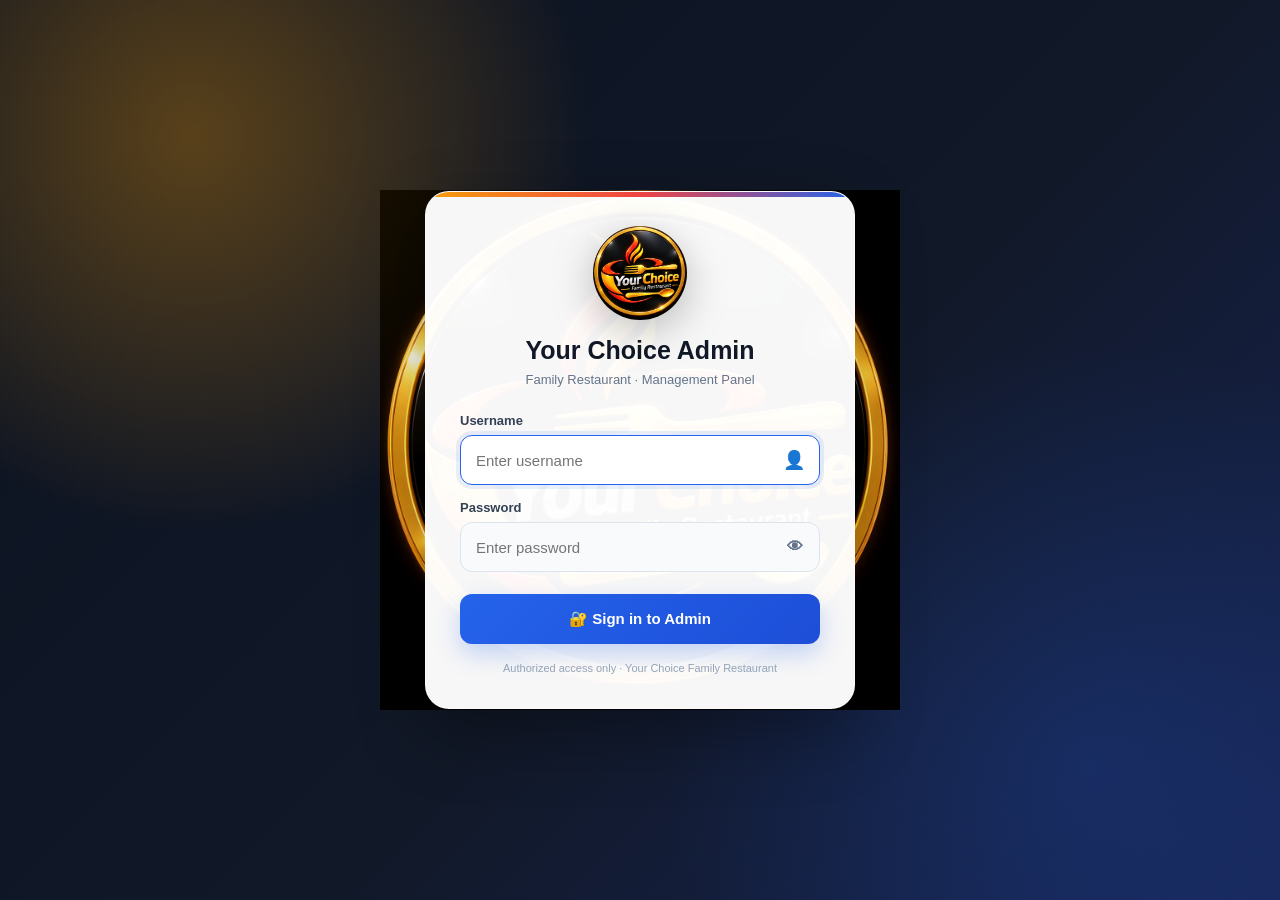
==== commit 80a12b4d: "Rename admin_final_fixed.html to admin.html" ====
--- a/admin.html
+++ b/admin.html
@@ -7,7 +7,12 @@
 
 <style>
 *{box-sizing:border-box}
-body{margin:0;font-family:Arial,sans-serif;background:#f4f6f8;color:#222}
+body{margin:0;font-family:Arial,sans-serif;
+background:
+  linear-gradient(rgba(7,15,30,.90),rgba(7,15,30,.94)),
+  url("images/logo.png") center/360px no-repeat fixed,
+  #07101f;
+color:#f8fafc}
 header{background:#111827;color:#fff;padding:15px;display:flex;justify-content:space-between;align-items:center}
 header h1{margin:0;font-size:20px}
 button{border:0;border-radius:7px;padding:9px 12px;font-weight:bold;cursor:pointer}
@@ -100,6 +105,8 @@
   padding:24px;
   background:
     radial-gradient(circle at 15% 15%, rgba(245,158,11,.18), transparent 30%),
+    url("images/logo.png") center/min(520px,70vw) no-repeat,
+    radial-gradient(circle at 15% 15%, rgba(245,158,11,.18), transparent 30%),
     radial-gradient(circle at 85% 85%, rgba(37,99,235,.18), transparent 32%),
     linear-gradient(135deg,#0b1220,#111827 55%,#172554);
 }
@@ -117,7 +124,7 @@
   content:"";position:absolute;left:0;right:0;top:0;height:5px;
   background:linear-gradient(90deg,#f59e0b,#ef4444,#2563eb);
 }
-.brand-logo{width:92px;height:92px;margin:0 auto 16px;display:block}
+.brand-logo{width:94px;height:94px;margin:0 auto 16px;display:block;object-fit:contain;border-radius:50%;filter:drop-shadow(0 10px 20px rgba(0,0,0,.25))}
 .login-brand{text-align:center;margin-bottom:26px}
 .login-brand h1{margin:0;color:#111827;font-size:25px;font-weight:800}
 .login-brand p{margin:7px 0 0;color:#64748b;font-size:13px}
@@ -141,7 +148,7 @@
 /* Admin header upgrade */
 header{background:linear-gradient(135deg,#0f172a,#1e293b);padding:12px 18px;min-height:66px}
 .header-brand{display:flex;align-items:center;gap:11px}
-.header-logo{width:42px;height:42px;flex:none}
+.header-logo{width:44px;height:44px;flex:none;object-fit:contain;border-radius:50%}
 .header-title-wrap h1{font-size:18px;margin:0}
 .header-title-wrap span{display:block;font-size:11px;color:#94a3b8;margin-top:2px}
 .header-actions{display:flex;align-items:center;gap:8px}
@@ -158,25 +165,7 @@
 <div class="login-screen" id="loginScreen">
   <div class="login-card">
     <div class="login-brand">
-      <svg class="brand-logo" viewBox="0 0 120 120" role="img" aria-label="Your Choice logo">
-        <defs>
-          <linearGradient id="logoBg" x1="0" y1="0" x2="1" y2="1">
-            <stop offset="0" stop-color="#f59e0b"/>
-            <stop offset=".5" stop-color="#ef4444"/>
-            <stop offset="1" stop-color="#b91c1c"/>
-          </linearGradient>
-          <filter id="logoShadow" x="-30%" y="-30%" width="160%" height="160%">
-            <feDropShadow dx="0" dy="5" stdDeviation="5" flood-opacity=".25"/>
-          </filter>
-        </defs>
-        <circle cx="60" cy="60" r="55" fill="url(#logoBg)" filter="url(#logoShadow)"/>
-        <circle cx="60" cy="60" r="47" fill="none" stroke="#fff" stroke-width="2" opacity=".8"/>
-        <path d="M38 52c0-10 9-18 22-18s22 8 22 18v24c0 5-4 9-9 9H47c-5 0-9-4-9-9V52Z" fill="#fff" opacity=".97"/>
-        <path d="M43 53h34M48 45c3 5 7 7 12 7s9-2 12-7" fill="none" stroke="#b91c1c" stroke-width="3" stroke-linecap="round"/>
-        <circle cx="51" cy="63" r="3" fill="#b91c1c"/><circle cx="69" cy="63" r="3" fill="#b91c1c"/>
-        <path d="M50 73c6 4 14 4 20 0" fill="none" stroke="#b91c1c" stroke-width="3" stroke-linecap="round"/>
-        <path d="M27 31c6-7 14-11 22-13M93 31c-6-7-14-11-22-13" fill="none" stroke="#fff" stroke-width="3" stroke-linecap="round" opacity=".9"/>
-      </svg>
+      <img class="brand-logo" src="images/logo.png" alt="Your Choice Family Restaurant logo">
       <h1>Your Choice Admin</h1>
       <p>Family Restaurant · Management Panel</p>
     </div>
@@ -213,15 +202,7 @@
 <div class="admin-app" id="adminApp">
 <header>
   <div class="header-brand">
-    <svg class="header-logo" viewBox="0 0 120 120" aria-hidden="true">
-      <circle cx="60" cy="60" r="55" fill="url(#headerLogoBg)"/>
-      <defs><linearGradient id="headerLogoBg" x1="0" y1="0" x2="1" y2="1"><stop offset="0" stop-color="#f59e0b"/><stop offset="1" stop-color="#dc2626"/></linearGradient></defs>
-      <circle cx="60" cy="60" r="46" fill="none" stroke="#fff" stroke-width="2" opacity=".8"/>
-      <path d="M38 52c0-10 9-18 22-18s22 8 22 18v24c0 5-4 9-9 9H47c-5 0-9-4-9-9V52Z" fill="#fff"/>
-      <path d="M43 53h34M48 45c3 5 7 7 12 7s9-2 12-7" fill="none" stroke="#b91c1c" stroke-width="3" stroke-linecap="round"/>
-      <circle cx="51" cy="63" r="3" fill="#b91c1c"/><circle cx="69" cy="63" r="3" fill="#b91c1c"/>
-      <path d="M50 73c6 4 14 4 20 0" fill="none" stroke="#b91c1c" stroke-width="3" stroke-linecap="round"/>
-    </svg>
+    <img class="header-logo" src="images/logo.png" alt="Your Choice Family Restaurant logo">
     <div class="header-title-wrap">
       <h1>Your Choice Admin</h1>
       <span>Family Restaurant · Management Panel</span>
@@ -239,11 +220,11 @@
   <div class="stats">
     <div class="stat"><div class="stat-title">Total Orders</div><div id="totalOrders" class="stat-value">0</div></div>
     <div class="stat"><div class="stat-title">Pending Orders</div><div id="pendingOrders" class="stat-value">0</div></div>
-    <div class="stat"><div class="stat-title">Total Sales</div><div id="totalSales" class="stat-value">₹0</div></div>
+    <div class="stat"><div class="stat-title">Delivered Sales</div><div id="totalSales" class="stat-value">₹0</div></div>
   </div>
 
   <div class="section">
-    <h2>📊 Date-wise Sales Report</h2>
+    <h2>📊 Delivered Sales Report</h2>
 
     <div class="form" style="margin-bottom:15px;">
       <div>
@@ -262,7 +243,7 @@
 
     <div id="dateReportSummary"></div>
     <div id="dateReportBody">
-      <div class="loading">Select dates and generate report.</div>
+      <div class="loading">Select dates and generate delivered-sales report.</div>
     </div>
   </div>
 
@@ -455,6 +436,7 @@
   }
 
   const filtered=allOrders.filter(function(order){
+    if(String(order.status)!=="Delivered") return false;
     const date=getReportDate(order.created_at);
     if(!date) return false;
     if(from && date < from) return false;
@@ -586,14 +568,14 @@
   const response=await fetch(API+path,requestOptions);
   const text=await response.text();
   let data={};
-
   try{data=text?JSON.parse(text):{}}
   catch(e){throw new Error("Server returned invalid JSON. HTTP "+response.status)}
-
-  if(!response.ok){
-    throw new Error(data.message||data.error||("HTTP "+response.status));
-  }
-
+  if(response.status===401||response.status===403){
+    clearAuth();
+    showLogin();
+    throw new Error("Session expired. Please login again.");
+  }
+  if(!response.ok)throw new Error(data.message||data.error||("HTTP "+response.status));
   return data;
 }
 
@@ -641,7 +623,7 @@
 
     orders.forEach(function(order){
       if(String(order.status)==="Pending")pending++;
-      sales+=Number(order.total_amount||0);
+      if(String(order.status)==="Delivered") sales+=Number(order.total_amount||0);
     });
 
     $("pendingOrders").textContent=pending;
@@ -683,7 +665,7 @@
         "<td><select class=\"orderStatus\">"+
         option("Pending",order.status)+
         option("Confirmed",order.status)+
-        option("Preparing",order.status)+
+        option("Out for Delivery",String(order.status)==="Preparing"?"Out for Delivery":order.status)+
         option("Delivered",order.status)+
         option("Cancelled",order.status)+
         "</select></td>"+
@@ -691,7 +673,8 @@
         '<td><button type="button" class="update">Update</button></td>';
 
       row.querySelector(".update").addEventListener("click",function(){
-        const status=row.querySelector(".orderStatus").value;
+        let status=row.querySelector(".orderStatus").value;
+        if(status==="Out for Delivery") status="Preparing";
         updateOrder(order.id,status);
       });
 
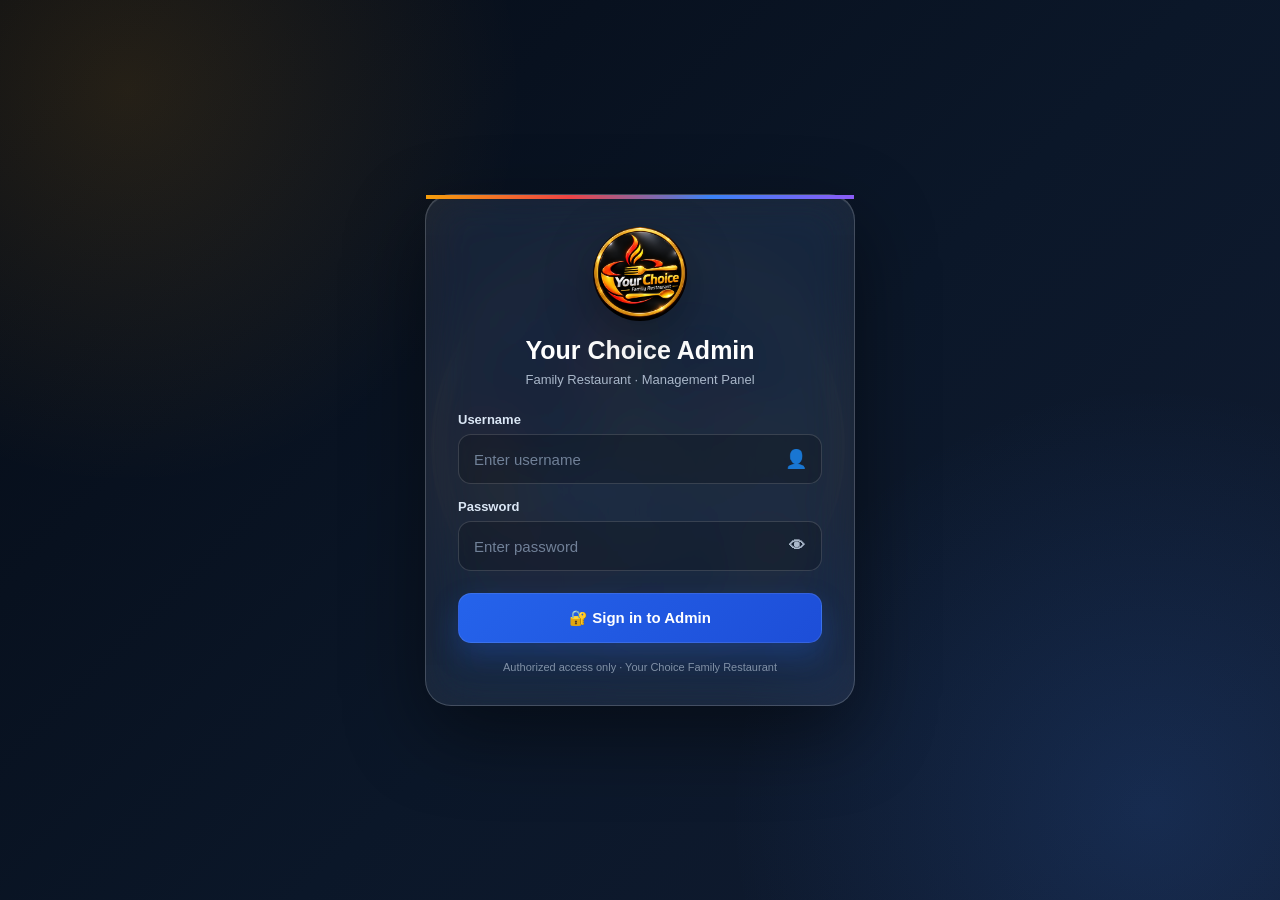
==== commit cef6054a: "Update print statement from 'Hello' to 'Goodbye'" ====
--- a/admin.html
+++ b/admin.html
@@ -6,1175 +6,2611 @@
 <title>Your Choice Admin</title>
 
 <style>
+:root{
+  --bg:#07111f;
+  --bg2:#0b1729;
+  --line:rgba(255,255,255,.13);
+  --text:#f8fafc;
+  --muted:#9fb0c5
+}
+
 *{box-sizing:border-box}
-body{margin:0;font-family:Arial,sans-serif;
-background:
-  linear-gradient(rgba(7,15,30,.90),rgba(7,15,30,.94)),
-  url("images/logo.png") center/360px no-repeat fixed,
-  #07101f;
-color:#f8fafc}
-header{background:#111827;color:#fff;padding:15px;display:flex;justify-content:space-between;align-items:center}
-header h1{margin:0;font-size:20px}
-button{border:0;border-radius:7px;padding:9px 12px;font-weight:bold;cursor:pointer}
-.refresh{background:#2563eb;color:#fff}
-.container{max-width:1200px;margin:auto;padding:12px}
-.stats{display:grid;grid-template-columns:repeat(3,1fr);gap:12px;margin-bottom:15px}
-.stat{background:#fff;padding:18px;border-radius:10px;box-shadow:0 2px 8px rgba(0,0,0,.08)}
-.stat-title{color:#666;font-size:13px}.stat-value{font-size:27px;font-weight:bold;margin-top:7px}
-.section{background:#fff;padding:15px;margin-bottom:18px;border-radius:10px;box-shadow:0 2px 8px rgba(0,0,0,.08)}
-.section h2{margin-top:0;font-size:19px}.table-wrap{overflow-x:auto}
-table{width:100%;min-width:800px;border-collapse:collapse}
-th,td{padding:9px;border-bottom:1px solid #ddd;text-align:left;vertical-align:top}
-th{background:#f3f4f6}.loading{text-align:center;padding:20px;color:#666}
-.error{background:#fee2e2;color:#991b1b;padding:12px;border-radius:7px;margin-bottom:10px}
-.success{background:#dcfce7;color:#166534;padding:12px;border-radius:7px;margin-bottom:10px}
-select,input,textarea{width:100%;padding:10px;border:1px solid #ccc;border-radius:7px;font-size:15px}
-textarea{min-height:80px;resize:vertical}.form{display:grid;grid-template-columns:1fr 1fr;gap:10px}
-.full{grid-column:1/-1}.add{background:#2563eb;color:#fff}.update{background:#16a34a;color:#fff;margin:2px}
-.edit{background:#f59e0b;color:#fff;margin:2px}.delete{background:#dc2626;color:#fff;margin:2px}
-.hide{background:#6366f1;color:#fff;margin:2px}.call{background:#2563eb;color:#fff;margin:2px}
-.whatsapp{background:#16a34a;color:#fff;margin:2px}.menu-image{width:70px;height:55px;object-fit:cover;border-radius:6px}
-.small-note{color:#666;font-size:12px}
+
+html{
+  scroll-behavior:smooth
+}
+
+body{
+  margin:0;
+  font-family:Arial,sans-serif;
+  color:var(--text);
+  background:
+    radial-gradient(circle at 10% 0%,rgba(59,130,246,.18),transparent 30%),
+    radial-gradient(circle at 95% 20%,rgba(139,92,246,.14),transparent 28%),
+    radial-gradient(circle at 50% 100%,rgba(34,197,94,.08),transparent 30%),
+    linear-gradient(135deg,var(--bg),var(--bg2));
+  min-height:100vh
+}
+
+body:before{
+  content:"";
+  position:fixed;
+  inset:0;
+  background:url("images/logo.png") center 140px/360px no-repeat;
+  opacity:.035;
+  pointer-events:none;
+  z-index:-1
+}
+
+button{
+  border:1px solid rgba(255,255,255,.10);
+  border-radius:12px;
+  padding:9px 13px;
+  font-weight:700;
+  cursor:pointer;
+  transition:.18s ease
+}
+
+button:hover{
+  transform:translateY(-1px);
+  filter:brightness(1.06)
+}
+
+button:disabled{
+  opacity:.55;
+  cursor:not-allowed;
+  transform:none
+}
+
+header{
+  position:sticky;
+  top:0;
+  z-index:20;
+  background:rgba(8,18,32,.72);
+  backdrop-filter:blur(20px) saturate(150%);
+  -webkit-backdrop-filter:blur(20px) saturate(150%);
+  border-bottom:1px solid var(--line);
+  box-shadow:0 12px 35px rgba(0,0,0,.22);
+  color:#fff;
+  padding:11px 18px;
+  min-height:68px;
+  display:flex;
+  justify-content:space-between;
+  align-items:center
+}
+
+header h1{
+  margin:0;
+  font-size:19px
+}
+
+.header-brand{
+  display:flex;
+  align-items:center;
+  gap:11px
+}
+
+.header-logo{
+  width:44px;
+  height:44px;
+  flex:none;
+  object-fit:contain;
+  border-radius:50%;
+  border:1px solid rgba(255,255,255,.18);
+  box-shadow:0 8px 22px rgba(0,0,0,.25)
+}
+
+.header-title-wrap span{
+  display:block;
+  font-size:11px;
+  color:#9fb0c5;
+  margin-top:2px
+}
+
+.header-actions{
+  display:flex;
+  align-items:center;
+  gap:8px
+}
+
+.refresh{
+  background:rgba(59,130,246,.9);
+  color:#fff
+}
+
+.logout{
+  background:rgba(239,68,68,.88);
+  color:#fff
+}
+
+.container{
+  max-width:1200px;
+  margin:auto;
+  padding:18px 12px 40px
+}
+
+.stats{
+  display:grid;
+  grid-template-columns:repeat(3,1fr);
+  gap:14px;
+  margin-bottom:16px
+}
+
+.stat,
+.section{
+  background:
+    linear-gradient(
+      135deg,
+      rgba(255,255,255,.085),
+      rgba(255,255,255,.035)
+    );
+  border:1px solid var(--line);
+  box-shadow:
+    0 18px 45px rgba(0,0,0,.20),
+    inset 0 1px 0 rgba(255,255,255,.08);
+  backdrop-filter:blur(18px) saturate(140%);
+  -webkit-backdrop-filter:blur(18px) saturate(140%)
+}
+
+.stat{
+  padding:18px;
+  border-radius:18px;
+  min-height:105px
+}
+
+.stat-title{
+  color:var(--muted);
+  font-size:13px
+}
+
+.stat-value{
+  font-size:27px;
+  font-weight:800;
+  margin-top:7px;
+  color:#fff
+}
+
+.section{
+  padding:18px;
+  margin-bottom:18px;
+  border-radius:20px;
+  overflow:hidden
+}
+
+.section h2{
+  margin:0 0 15px;
+  font-size:19px;
+  color:#fff
+}
+
+.table-wrap{
+  overflow-x:auto;
+  border-radius:14px
+}
+
+table{
+  width:100%;
+  min-width:800px;
+  border-collapse:separate;
+  border-spacing:0
+}
+
+th,
+td{
+  padding:11px;
+  border-bottom:1px solid rgba(255,255,255,.09);
+  text-align:left;
+  vertical-align:top;
+  color:#e5edf7
+}
+
+th{
+  background:rgba(255,255,255,.07);
+  color:#cbd5e1;
+  font-size:12px;
+  text-transform:uppercase;
+  letter-spacing:.04em
+}
+
+tr:hover td{
+  background:rgba(255,255,255,.025)
+}
+
+.loading{
+  text-align:center;
+  padding:22px;
+  color:var(--muted)
+}
+
+.error{
+  background:rgba(239,68,68,.13);
+  color:#fecaca;
+  border:1px solid rgba(239,68,68,.25);
+  padding:12px;
+  border-radius:12px;
+  margin-bottom:10px
+}
+
+.success{
+  background:rgba(34,197,94,.12);
+  color:#bbf7d0;
+  border:1px solid rgba(34,197,94,.25);
+  padding:12px;
+  border-radius:12px;
+  margin-bottom:10px
+}
+
+select,
+input,
+textarea{
+  width:100%;
+  padding:11px 12px;
+  border:1px solid rgba(255,255,255,.14);
+  border-radius:12px;
+  font-size:15px;
+  background:rgba(4,12,23,.58);
+  color:#f8fafc;
+  outline:none
+}
+
+select:focus,
+input:focus,
+textarea:focus{
+  border-color:rgba(59,130,246,.75);
+  box-shadow:0 0 0 4px rgba(59,130,246,.12)
+}
+
+select option{
+  background:#0b1729;
+  color:#fff
+}
+
+input::placeholder,
+textarea::placeholder{
+  color:#718198
+}
+
+textarea{
+  min-height:80px;
+  resize:vertical
+}
+
+.form{
+  display:grid;
+  grid-template-columns:1fr 1fr;
+  gap:10px
+}
+
+.full{
+  grid-column:1/-1
+}
+
+.add{
+  background:rgba(37,99,235,.92);
+  color:#fff
+}
+
+.update{
+  background:rgba(22,163,74,.9);
+  color:#fff;
+  margin:2px
+}
+
+.edit{
+  background:rgba(245,158,11,.9);
+  color:#fff;
+  margin:2px
+}
+
+.delete{
+  background:rgba(220,38,38,.9);
+  color:#fff;
+  margin:2px
+}
+
+.hide{
+  background:rgba(99,102,241,.9);
+  color:#fff;
+  margin:2px
+}
+
+.call{
+  background:rgba(37,99,235,.9);
+  color:#fff;
+  margin:2px
+}
+
+.whatsapp{
+  background:rgba(22,163,74,.9);
+  color:#fff;
+  margin:2px
+}
+
+.menu-image{
+  width:70px;
+  height:55px;
+  object-fit:cover;
+  border-radius:9px;
+  border:1px solid rgba(255,255,255,.12)
+}
+
+.small-note{
+  color:var(--muted);
+  font-size:12px
+}
+
 .report-summary{
   display:grid;
   grid-template-columns:repeat(3,1fr);
   gap:12px;
-  margin:15px 0;
-}
+  margin:15px 0
+}
+
 .report-box{
-  background:#f8fafc;
-  border:1px solid #e5e7eb;
-  border-radius:9px;
-  padding:14px;
-}
-.report-box small{display:block;color:#666;margin-bottom:5px}
-.report-box b{font-size:22px}
-.report-table{width:100%;min-width:500px;border-collapse:collapse}
-.report-table th,.report-table td{padding:10px;border-bottom:1px solid #ddd;text-align:left}
-.report-table th{background:#f3f4f6}
-.report-total{font-weight:800;background:#ecfdf5}
-@media(max-width:700px){
-  .report-summary{grid-template-columns:1fr}
-}
-@media(max-width:700px){.stats{grid-template-columns:1fr}.form{grid-template-columns:1fr}.full{grid-column:auto}
-header{flex-direction:column;gap:10px;align-items:flex-start}}
-
-/* =========================
-   CATEGORY-WISE ADMIN MENU
-========================= */
+  background:rgba(255,255,255,.055);
+  border:1px solid var(--line);
+  border-radius:15px;
+  padding:14px
+}
+
+.report-box small{
+  display:block;
+  color:var(--muted);
+  margin-bottom:5px
+}
+
+.report-box b{
+  font-size:22px;
+  color:#fff
+}
+
+.report-table{
+  width:100%;
+  min-width:500px;
+  border-collapse:separate;
+  border-spacing:0
+}
+
+.report-table th,
+.report-table td{
+  padding:11px;
+  border-bottom:1px solid rgba(255,255,255,.09);
+  text-align:left
+}
+
+.report-table th{
+  background:rgba(255,255,255,.07)
+}
+
+.report-total{
+  font-weight:800;
+  background:rgba(34,197,94,.10)
+}
+
+/* CATEGORY */
+
 .menu-category-toolbar{
   display:flex;
-  gap:10px;
+  gap:9px;
   flex-wrap:wrap;
-  margin:0 0 14px;
-}
+  margin:0 0 14px
+}
+
 .menu-category-btn{
-  border:1px solid #dbe3ec;
-  background:#f8fafc;
-  color:#334155;
+  border:1px solid rgba(255,255,255,.12);
+  background:rgba(255,255,255,.055);
+  color:#cbd5e1;
   border-radius:999px;
-  padding:8px 13px;
-}
+  padding:8px 13px
+}
+
 .menu-category-btn.active{
-  background:#2563eb;
+  background:rgba(37,99,235,.85);
   color:#fff;
-  border-color:#2563eb;
-}
+  border-color:rgba(96,165,250,.5)
+}
+
 .admin-menu-category{
   margin:18px 0 8px;
   padding:10px 12px;
-  border-radius:9px;
-  background:#eff6ff;
-  color:#1e3a8a;
+  border-radius:12px;
+  background:rgba(59,130,246,.09);
+  color:#bfdbfe;
   font-size:16px;
-  border-left:4px solid #2563eb;
-}
+  border-left:4px solid #3b82f6
+}
+
 .admin-menu-table{
-  min-width:900px;
-}
-
-
-/* =========================
-   PREMIUM ADMIN LOGIN
-========================= */
+  min-width:900px
+}
+
+/* LOGIN */
+
 .login-screen{
   min-height:100vh;
   display:flex;
   align-items:center;
   justify-content:center;
-  padding:24px;
+  padding:20px;
   background:
-    radial-gradient(circle at 15% 15%, rgba(245,158,11,.18), transparent 30%),
-    url("images/logo.png") center/min(520px,70vw) no-repeat,
-    radial-gradient(circle at 15% 15%, rgba(245,158,11,.18), transparent 30%),
-    radial-gradient(circle at 85% 85%, rgba(37,99,235,.18), transparent 32%),
-    linear-gradient(135deg,#0b1220,#111827 55%,#172554);
-}
+    radial-gradient(circle at 10% 10%,rgba(245,158,11,.13),transparent 28%),
+    radial-gradient(circle at 90% 90%,rgba(59,130,246,.16),transparent 30%),
+    linear-gradient(135deg,#050b15,#0b1729 55%,#111c32);
+  position:relative;
+  overflow:hidden
+}
+
+.login-screen:before{
+  content:"";
+  position:absolute;
+  inset:0;
+  background:url("images/logo.png") center/430px no-repeat;
+  opacity:.055
+}
+
 .login-card{
+  position:relative;
+  z-index:1;
   width:min(430px,100%);
-  background:rgba(255,255,255,.97);
-  border:1px solid rgba(255,255,255,.45);
-  border-radius:24px;
-  padding:34px;
-  box-shadow:0 24px 70px rgba(0,0,0,.32);
-  position:relative;
-  overflow:hidden;
-}
+  background:rgba(255,255,255,.075);
+  border:1px solid rgba(255,255,255,.18);
+  border-radius:26px;
+  padding:32px;
+  box-shadow:
+    0 28px 80px rgba(0,0,0,.45),
+    inset 0 1px 0 rgba(255,255,255,.12);
+  backdrop-filter:blur(25px) saturate(160%);
+  -webkit-backdrop-filter:blur(25px) saturate(160%)
+}
+
 .login-card:before{
-  content:"";position:absolute;left:0;right:0;top:0;height:5px;
-  background:linear-gradient(90deg,#f59e0b,#ef4444,#2563eb);
-}
-.brand-logo{width:94px;height:94px;margin:0 auto 16px;display:block;object-fit:contain;border-radius:50%;filter:drop-shadow(0 10px 20px rgba(0,0,0,.25))}
-.login-brand{text-align:center;margin-bottom:26px}
-.login-brand h1{margin:0;color:#111827;font-size:25px;font-weight:800}
-.login-brand p{margin:7px 0 0;color:#64748b;font-size:13px}
-.login-field{margin-bottom:15px}
-.login-field label{display:block;font-size:13px;font-weight:700;color:#334155;margin:0 0 7px}
-.login-input-wrap{position:relative}
-.login-input{width:100%;height:50px;padding:0 46px 0 15px;border:1px solid #dbe3ec;border-radius:12px;background:#f8fafc;color:#111827;font-size:15px;outline:none;transition:.2s}
-.login-input:focus{border-color:#2563eb;box-shadow:0 0 0 4px rgba(37,99,235,.10);background:#fff}
-.login-icon{position:absolute;right:15px;top:50%;transform:translateY(-50%);color:#64748b;font-size:18px;pointer-events:none}
-.login-submit{width:100%;height:50px;margin-top:7px;border-radius:12px;background:linear-gradient(135deg,#2563eb,#1d4ed8);color:#fff;font-size:15px;font-weight:800;box-shadow:0 10px 24px rgba(37,99,235,.25);transition:.2s}
-.login-submit:hover{transform:translateY(-1px);box-shadow:0 13px 28px rgba(37,99,235,.30)}
-.login-submit:disabled{opacity:.65;cursor:not-allowed;transform:none}
-.login-error{display:none;margin:0 0 14px;padding:11px 12px;border-radius:10px;background:#fef2f2;color:#b91c1c;border:1px solid #fecaca;font-size:13px;line-height:1.4}
-.login-footer{text-align:center;margin-top:18px;color:#94a3b8;font-size:11px}
-.password-toggle{position:absolute;right:13px;top:50%;transform:translateY(-50%);border:0;background:transparent;color:#64748b;padding:4px;cursor:pointer;font-size:16px}
-.admin-app{display:none}
-body.logged-in .login-screen{display:none}
-body.logged-in .admin-app{display:block}
-@media(max-width:520px){.login-card{padding:28px 20px;border-radius:20px}.login-screen{padding:14px}}
-
-/* Admin header upgrade */
-header{background:linear-gradient(135deg,#0f172a,#1e293b);padding:12px 18px;min-height:66px}
-.header-brand{display:flex;align-items:center;gap:11px}
-.header-logo{width:44px;height:44px;flex:none;object-fit:contain;border-radius:50%}
-.header-title-wrap h1{font-size:18px;margin:0}
-.header-title-wrap span{display:block;font-size:11px;color:#94a3b8;margin-top:2px}
-.header-actions{display:flex;align-items:center;gap:8px}
-.logout{background:#dc2626;color:#fff}
-@media(max-width:700px){header{flex-direction:row;align-items:center;justify-content:space-between}.header-title-wrap span{display:none}.header-title-wrap h1{font-size:15px}.header-logo{width:38px;height:38px}.header-actions button{padding:8px 9px;font-size:12px}}
-
+  content:"";
+  position:absolute;
+  left:0;
+  right:0;
+  top:0;
+  height:4px;
+  background:linear-gradient(
+    90deg,
+    #f59e0b,
+    #ef4444,
+    #3b82f6,
+    #8b5cf6
+  )
+}
+
+.brand-logo{
+  width:94px;
+  height:94px;
+  margin:0 auto 15px;
+  display:block;
+  object-fit:contain;
+  border-radius:50%;
+  filter:drop-shadow(0 12px 24px rgba(0,0,0,.3))
+}
+
+.login-brand{
+  text-align:center;
+  margin-bottom:25px
+}
+
+.login-brand h1{
+  margin:0;
+  color:#fff;
+  font-size:25px;
+  font-weight:800
+}
+
+.login-brand p{
+  margin:7px 0 0;
+  color:#aab8ca;
+  font-size:13px
+}
+
+.login-field{
+  margin-bottom:15px
+}
+
+.login-field label{
+  display:block;
+  font-size:13px;
+  font-weight:700;
+  color:#dbe7f5;
+  margin:0 0 7px
+}
+
+.login-input-wrap{
+  position:relative
+}
+
+.login-input{
+  width:100%;
+  height:50px;
+  padding:0 46px 0 15px;
+  border:1px solid rgba(255,255,255,.15);
+  border-radius:13px;
+  background:rgba(0,0,0,.20);
+  color:#fff;
+  font-size:15px;
+  outline:none
+}
+
+.login-input:focus{
+  border-color:#60a5fa;
+  box-shadow:0 0 0 4px rgba(59,130,246,.13);
+  background:rgba(0,0,0,.28)
+}
+
+.login-icon{
+  position:absolute;
+  right:15px;
+  top:50%;
+  transform:translateY(-50%);
+  color:#9fb0c5;
+  font-size:18px;
+  pointer-events:none
+}
+
+.login-submit{
+  width:100%;
+  height:50px;
+  margin-top:7px;
+  border-radius:13px;
+  background:linear-gradient(135deg,#2563eb,#1d4ed8);
+  color:#fff;
+  font-size:15px;
+  font-weight:800;
+  box-shadow:0 12px 28px rgba(37,99,235,.28)
+}
+
+.login-error{
+  display:none;
+  margin:0 0 14px;
+  padding:11px 12px;
+  border-radius:10px;
+  background:rgba(239,68,68,.13);
+  color:#fecaca;
+  border:1px solid rgba(239,68,68,.25);
+  font-size:13px;
+  line-height:1.4
+}
+
+.login-footer{
+  text-align:center;
+  margin-top:18px;
+  color:#8191a7;
+  font-size:11px
+}
+
+.password-toggle{
+  position:absolute;
+  right:13px;
+  top:50%;
+  transform:translateY(-50%);
+  border:0;
+  background:transparent;
+  color:#aab8ca;
+  padding:4px;
+  cursor:pointer;
+  font-size:16px
+}
+
+.admin-app{
+  display:none
+}
+
+body.logged-in .login-screen{
+  display:none
+}
+
+body.logged-in .admin-app{
+  display:block
+}
+
+@media(max-width:700px){
+
+  .stats{
+    grid-template-columns:1fr
+  }
+
+  .form{
+    grid-template-columns:1fr
+  }
+
+  .full{
+    grid-column:auto
+  }
+
+  header{
+    padding:10px 12px
+  }
+
+  .header-title-wrap span{
+    display:none
+  }
+
+  .header-title-wrap h1{
+    font-size:15px
+  }
+
+  .header-logo{
+    width:38px;
+    height:38px
+  }
+
+  .header-actions button{
+    padding:8px 9px;
+    font-size:12px
+  }
+
+  .container{
+    padding:12px 8px 30px
+  }
+
+  .section{
+    padding:14px;
+    border-radius:16px
+  }
+
+  .report-summary{
+    grid-template-columns:1fr
+  }
+}
+
+@media(max-width:520px){
+
+  .login-card{
+    padding:28px 20px;
+    border-radius:21px
+  }
+
+  .login-screen{
+    padding:14px
+  }
+}
 </style>
 </head>
 
 <body>
-<!-- =========================
-     ADMIN LOGIN SCREEN
-========================= -->
+
+<!-- SINGLE ADMIN LOGIN -->
+
 <div class="login-screen" id="loginScreen">
+
   <div class="login-card">
+
     <div class="login-brand">
-      <img class="brand-logo" src="images/logo.png" alt="Your Choice Family Restaurant logo">
+
+      <img
+        class="brand-logo"
+        src="images/logo.png"
+        alt="Your Choice Family Restaurant logo"
+      >
+
       <h1>Your Choice Admin</h1>
-      <p>Family Restaurant · Management Panel</p>
+
+      <p>
+        Family Restaurant · Management Panel
+      </p>
+
     </div>
 
-    <div id="loginError" class="login-error"></div>
-
-    <form id="loginForm" autocomplete="on">
+    <div
+      id="loginError"
+      class="login-error"
+    ></div>
+
+    <form
+      id="loginForm"
+      autocomplete="on"
+    >
+
       <div class="login-field">
-        <label for="loginUser">Username</label>
+
+        <label for="loginUser">
+          Username
+        </label>
+
         <div class="login-input-wrap">
-          <input class="login-input" id="loginUser" name="username" type="text" placeholder="Enter username" autocomplete="username" required>
-          <span class="login-icon">👤</span>
+
+          <input
+            class="login-input"
+            id="loginUser"
+            name="username"
+            type="text"
+            placeholder="Enter username"
+            autocomplete="username"
+            required
+          >
+
+          <span class="login-icon">
+            👤
+          </span>
+
         </div>
+
       </div>
 
       <div class="login-field">
-        <label for="loginPassword">Password</label>
+
+        <label for="loginPassword">
+          Password
+        </label>
+
         <div class="login-input-wrap">
-          <input class="login-input" id="loginPassword" name="password" type="password" placeholder="Enter password" autocomplete="current-password" required>
-          <button type="button" class="password-toggle" id="passwordToggle" aria-label="Show password">👁</button>
+
+          <input
+            class="login-input"
+            id="loginPassword"
+            name="password"
+            type="password"
+            placeholder="Enter password"
+            autocomplete="current-password"
+            required
+          >
+
+          <button
+            type="button"
+            class="password-toggle"
+            id="passwordToggle"
+            aria-label="Show password"
+          >
+            👁
+          </button>
+
         </div>
+
       </div>
 
-      <button class="login-submit" id="loginButton" type="submit">🔐 Sign in to Admin</button>
+      <button
+        class="login-submit"
+        id="loginButton"
+        type="submit"
+      >
+        🔐 Sign in to Admin
+      </button>
+
     </form>
 
-    <div class="login-footer">Authorized access only · Your Choice Family Restaurant</div>
+    <div class="login-footer">
+      Authorized access only · Your Choice Family Restaurant
+    </div>
+
   </div>
+
 </div>
 
-<!-- =========================
-     ADMIN APPLICATION
-========================= -->
+
 <div class="admin-app" id="adminApp">
+
 <header>
+
   <div class="header-brand">
-    <img class="header-logo" src="images/logo.png" alt="Your Choice Family Restaurant logo">
+
+    <img
+      class="header-logo"
+      src="images/logo.png"
+      alt="Your Choice Family Restaurant logo"
+    >
+
     <div class="header-title-wrap">
-      <h1>Your Choice Admin</h1>
-      <span>Family Restaurant · Management Panel</span>
+
+      <h1>
+        Your Choice Admin
+      </h1>
+
+      <span>
+        Family Restaurant · Management Panel
+      </span>
+
     </div>
+
   </div>
+
   <div class="header-actions">
-    <button class="refresh" id="refreshButton">⟳ Refresh All</button>
-    <button class="logout" id="logoutButton">↪ Logout</button>
+
+    <button
+      class="refresh"
+      id="refreshButton"
+    >
+      ⟳ Refresh All
+    </button>
+
+    <button
+      class="logout"
+      id="logoutButton"
+    >
+      ↪ Logout
+    </button>
+
   </div>
+
 </header>
 
+
 <div class="container">
+
   <div id="globalMessage"></div>
 
+
+  <!-- STATS -->
+
   <div class="stats">
-    <div class="stat"><div class="stat-title">Total Orders</div><div id="totalOrders" class="stat-value">0</div></div>
-    <div class="stat"><div class="stat-title">Pending Orders</div><div id="pendingOrders" class="stat-value">0</div></div>
-    <div class="stat"><div class="stat-title">Delivered Sales</div><div id="totalSales" class="stat-value">₹0</div></div>
+
+    <div class="stat">
+
+      <div class="stat-title">
+        Total Orders
+      </div>
+
+      <div
+        id="totalOrders"
+        class="stat-value"
+      >
+        0
+      </div>
+
+    </div>
+
+
+    <div class="stat">
+
+      <div class="stat-title">
+        Pending Orders
+      </div>
+
+      <div
+        id="pendingOrders"
+        class="stat-value"
+      >
+        0
+      </div>
+
+    </div>
+
+
+    <div class="stat">
+
+      <div class="stat-title">
+        Delivered Sales
+      </div>
+
+      <div
+        id="totalSales"
+        class="stat-value"
+      >
+        ₹0
+      </div>
+
+    </div>
+
   </div>
 
+
+  <!-- SALES REPORT -->
+
   <div class="section">
-    <h2>📊 Delivered Sales Report</h2>
-
-    <div class="form" style="margin-bottom:15px;">
+
+    <h2>
+      📊 Delivered Sales Report
+    </h2>
+
+    <div
+      class="form"
+      style="margin-bottom:15px;"
+    >
+
       <div>
-        <label><b>From Date</b></label>
-        <input type="date" id="reportFromDate">
+
+        <label>
+          <b>From Date</b>
+        </label>
+
+        <input
+          type="date"
+          id="reportFromDate"
+        >
+
       </div>
+
+
       <div>
-        <label><b>To Date</b></label>
-        <input type="date" id="reportToDate">
+
+        <label>
+          <b>To Date</b>
+        </label>
+
+        <input
+          type="date"
+          id="reportToDate"
+        >
+
       </div>
+
+
       <div>
-        <button type="button" class="add" id="reportButton">📊 Generate Report</button>
-        <button type="button" id="reportResetButton" style="background:#6b7280;color:#fff;">Reset</button>
+
+        <button
+          type="button"
+          class="add"
+          id="reportButton"
+        >
+          📊 Generate Report
+        </button>
+
+        <button
+          type="button"
+          id="reportResetButton"
+          style="background:#6b7280;color:#fff;"
+        >
+          Reset
+        </button>
+
       </div>
+
     </div>
 
+
     <div id="dateReportSummary"></div>
+
     <div id="dateReportBody">
-      <div class="loading">Select dates and generate delivered-sales report.</div>
+
+      <div class="loading">
+        Select dates and generate delivered-sales report.
+      </div>
+
     </div>
+
   </div>
 
+
+  <!-- CUSTOMER ORDERS -->
+
   <div class="section">
-    <h2>🛒 Customer Orders</h2>
+
+    <h2>
+      🛒 Customer Orders
+    </h2>
+
     <div id="ordersMessage"></div>
+
     <div class="table-wrap">
+
       <table>
-        <thead><tr><th>Order</th><th>Customer</th><th>Items</th><th>Total</th><th>Payment</th><th>Status</th><th>Action</th></tr></thead>
-        <tbody id="ordersBody"><tr><td colspan="7" class="loading">Loading orders...</td></tr></tbody>
+
+        <thead>
+
+          <tr>
+            <th>Order</th>
+            <th>Customer</th>
+            <th>Items</th>
+            <th>Total</th>
+            <th>Payment</th>
+            <th>Status</th>
+            <th>Action</th>
+          </tr>
+
+        </thead>
+
+        <tbody id="ordersBody">
+
+          <tr>
+            <td
+              colspan="7"
+              class="loading"
+            >
+              Loading orders...
+            </td>
+          </tr>
+
+        </tbody>
+
       </table>
+
     </div>
+
   </div>
 
+
+  <!-- TABLE BOOKINGS -->
+
   <div class="section">
-    <h2>📅 Table Bookings</h2>
+
+    <h2>
+      📅 Table Bookings
+    </h2>
+
     <div id="bookingsMessage"></div>
+
     <div class="table-wrap">
+
       <table>
-        <thead><tr><th>ID</th><th>Customer</th><th>Phone</th><th>Date</th><th>Time</th><th>Guests</th><th>Status</th><th>Action</th></tr></thead>
-        <tbody id="bookingsBody"><tr><td colspan="8" class="loading">Loading bookings...</td></tr></tbody>
+
+        <thead>
+
+          <tr>
+            <th>ID</th>
+            <th>Customer</th>
+            <th>Phone</th>
+            <th>Date</th>
+            <th>Time</th>
+            <th>Guests</th>
+            <th>Status</th>
+            <th>Action</th>
+          </tr>
+
+        </thead>
+
+        <tbody id="bookingsBody">
+
+          <tr>
+            <td
+              colspan="8"
+              class="loading"
+            >
+              Loading bookings...
+            </td>
+          </tr>
+
+        </tbody>
+
       </table>
+
     </div>
+
   </div>
 
+
+  <!-- MENU MANAGEMENT -->
+
   <div class="section">
-    <h2>🍽️ Menu Management</h2>
+
+    <h2>
+      🍽️ Menu Management
+    </h2>
+
     <div id="menuMessage"></div>
-    <form id="menuForm" class="form">
-      <input type="hidden" id="menuId">
-      <input type="text" id="menuName" placeholder="Menu Name" required>
-      <input type="text" id="menuCategory" placeholder="Category">
-      <input type="number" id="menuPrice" placeholder="Price" min="0" required>
-      <input type="text" id="menuImage" placeholder="images/chicken-biryani.jpg">
-      <textarea id="menuDescription" class="full" placeholder="Description"></textarea>
-      <select id="menuAvailable"><option value="1">Available</option><option value="0">Not Available</option></select>
+
+    <form
+      id="menuForm"
+      class="form"
+    >
+
+      <input
+        type="hidden"
+        id="menuId"
+      >
+
+      <input
+        type="text"
+        id="menuName"
+        placeholder="Menu Name"
+        required
+      >
+
+      <input
+        type="text"
+        id="menuCategory"
+        placeholder="Category"
+      >
+
+      <input
+        type="number"
+        id="menuPrice"
+        placeholder="Price"
+        min="0"
+        required
+      >
+
+      <input
+        type="text"
+        id="menuImage"
+        placeholder="images/chicken-biryani.jpg"
+      >
+
+      <textarea
+        id="menuDescription"
+        class="full"
+        placeholder="Description"
+      ></textarea>
+
+      <select id="menuAvailable">
+
+        <option value="1">
+          Available
+        </option>
+
+        <option value="0">
+          Not Available
+        </option>
+
+      </select>
+
       <div>
-        <button type="submit" class="add" id="saveButton">➕ Add Menu</button>
-        <button type="button" id="cancelButton" style="display:none;background:#6b7280;color:#fff;">Cancel</button>
+
+        <button
+          type="submit"
+          class="add"
+          id="saveButton"
+        >
+          ➕ Add Menu
+        </button>
+
+        <button
+          type="button"
+          id="cancelButton"
+          style="display:none;background:#6b7280;color:#fff;"
+        >
+          Cancel
+        </button>
+
       </div>
+
     </form>
+
   </div>
 
+
+  <!-- CURRENT MENU -->
+
   <div class="section">
-    <h2>📋 Current Menu</h2>
-    <div id="menuCategoryToolbar" class="menu-category-toolbar"></div>
-    <div id="currentMenu"><div class="loading">Loading menu...</div></div>
+
+    <h2>
+      📋 Current Menu
+    </h2>
+
+    <div
+      id="menuCategoryToolbar"
+      class="menu-category-toolbar"
+    ></div>
+
+    <div id="currentMenu">
+
+      <div class="loading">
+        Loading menu...
+      </div>
+
+    </div>
+
   </div>
+
 </div>
-</div><!-- /admin-app -->
+
+</div>
+<!-- /admin-app -->
+
 
 <script>
+
 "use strict";
 
-const API = "https://1251file.xboy7334.workers.dev";
-
-/* =========================
+const API =
+  "https://1251file.xboy7334.workers.dev";
+
+
+/* =========================================================
    ADMIN AUTHENTICATION
-   Credentials are entered by the admin and kept only in sessionStorage.
-   No username/password is hard-coded in this HTML.
-========================= */
-const AUTH_KEY = "your_choice_admin_auth";
+========================================================= */
+
+const AUTH_KEY =
+  "your_choice_admin_auth";
+
 
 function getAuthHeader(){
-  const auth=sessionStorage.getItem(AUTH_KEY);
-  return auth ? {"Authorization":"Basic "+auth} : {};
-}
+
+  const auth =
+    sessionStorage.getItem(AUTH_KEY);
+
+  return auth
+    ? {
+        "Authorization":
+          "Basic " + auth
+      }
+    : {};
+}
+
 
 function setAuth(username,password){
-  sessionStorage.setItem(AUTH_KEY,btoa(unescape(encodeURIComponent(username+":"+password))));
-}
+
+  sessionStorage.setItem(
+    AUTH_KEY,
+    btoa(
+      unescape(
+        encodeURIComponent(
+          username + ":" + password
+        )
+      )
+    )
+  );
+
+}
+
 
 function clearAuth(){
-  sessionStorage.removeItem(AUTH_KEY);
-}
+
+  sessionStorage.removeItem(
+    AUTH_KEY
+  );
+
+}
+
 
 function hasAuth(){
-  return !!sessionStorage.getItem(AUTH_KEY);
-}
+
+  return !!sessionStorage.getItem(
+    AUTH_KEY
+  );
+
+}
+
 
 function showAdmin(){
-  document.body.classList.add("logged-in");
-}
+
+  document.body.classList.add(
+    "logged-in"
+  );
+
+}
+
 
 function showLogin(){
-  document.body.classList.remove("logged-in");
-  $("loginUser").focus();
-}
+
+  document.body.classList.remove(
+    "logged-in"
+  );
+
+  const u =
+    document.getElementById(
+      "loginUser"
+    );
+
+  if(u) u.focus();
+
+}
+
 
 function showLoginError(message){
-  const box=$("loginError");
-  box.textContent=message;
-  box.style.display="block";
-}
+
+  const b =
+    document.getElementById(
+      "loginError"
+    );
+
+  if(b){
+
+    b.textContent =
+      message;
+
+    b.style.display =
+      "block";
+
+  }
+
+}
+
 
 function hideLoginError(){
-  const box=$("loginError");
-  box.textContent="";
-  box.style.display="none";
-}
+
+  const b =
+    document.getElementById(
+      "loginError"
+    );
+
+  if(b){
+
+    b.textContent =
+      "";
+
+    b.style.display =
+      "none";
+
+  }
+
+}
+
 
 async function verifyLogin(){
-  const response=await fetch(API+"/api/admin/orders",{
-    method:"GET",
-    headers:Object.assign({"Accept":"application/json"},getAuthHeader()),
-    cache:"no-store"
-  });
-
-  if(response.status===401 || response.status===403){
-    throw new Error("Invalid username or password.");
-  }
+
+  const response =
+    await fetch(
+      API + "/api/admin/orders",
+      {
+        method:"GET",
+
+        headers:
+          Object.assign(
+            {
+              "Accept":
+                "application/json"
+            },
+            getAuthHeader()
+          ),
+
+        cache:"no-store"
+      }
+    );
+
+
+  if(
+    response.status === 401 ||
+    response.status === 403
+  ){
+
+    throw new Error(
+      "Invalid username or password."
+    );
+
+  }
+
+
   if(!response.ok){
-    throw new Error("Admin server returned HTTP "+response.status+".");
-  }
-}
-
-async function login(username,password){
-  setAuth(username,password);
+
+    throw new Error(
+      "Admin server returned HTTP " +
+      response.status +
+      "."
+    );
+
+  }
+
+}
+
+
+async function login(
+  username,
+  password
+){
+
+  setAuth(
+    username,
+    password
+  );
+
   try{
+
     await verifyLogin();
+
     showAdmin();
+
     hideLoginError();
+
     await loadAll();
+
   }catch(error){
+
     clearAuth();
+
     throw error;
-  }
-}
-
-async function logout(){
+
+  }
+
+}
+
+
+function logout(){
+
   clearAuth();
+
   showLogin();
-  $("loginPassword").value="";
-  $("loginButton").disabled=false;
-  $("loginButton").textContent="🔐 Sign in to Admin";
-}
+
+  document.getElementById(
+    "loginPassword"
+  ).value = "";
+
+  document.getElementById(
+    "loginButton"
+  ).disabled = false;
+
+  document.getElementById(
+    "loginButton"
+  ).textContent =
+    "🔐 Sign in to Admin";
+
+}
+
+
+/* =========================================================
+   GLOBAL DATA
+========================================================= */
+
 let menuData = [];
+
 let allOrders = [];
-let activeMenuCategory = "all";
-
-function $(id){return document.getElementById(id)}
+
+let activeMenuCategory =
+  "all";
+
+
+function $(id){
+
+  return document.getElementById(id);
+
+}
+
+
+/* =========================================================
+   REPORT DATE
+========================================================= */
 
 function getReportDate(value){
-  if(!value) return "";
+
+  if(!value)
+    return "";
 
   try{
-    let dateString=String(value).trim();
+
+    let dateString =
+      String(value).trim();
+
 
     if(
       !dateString.endsWith("Z") &&
-      !/[+-]\\d{2}:\\d{2}$/.test(dateString)
+      !/[+-]\d{2}:\d{2}$/.test(
+        dateString
+      )
     ){
-      dateString=dateString.replace(" ","T")+"Z";
+
+      dateString =
+        dateString
+          .replace(" ","T") +
+        "Z";
+
     }
 
-    const date=new Date(dateString);
-    if(Number.isNaN(date.getTime())) return "";
-
-    const parts=new Intl.DateTimeFormat("en-CA",{
-      timeZone:"Asia/Kolkata",
-      year:"numeric",
-      month:"2-digit",
-      day:"2-digit"
-    }).formatToParts(date);
-
-    const get=function(type){
-      const part=parts.find(function(p){return p.type===type});
-      return part ? part.value : "";
-    };
-
-    return get("year")+"-"+get("month")+"-"+get("day");
+
+    const date =
+      new Date(dateString);
+
+
+    if(
+      Number.isNaN(
+        date.getTime()
+      )
+    ){
+
+      return "";
+
+    }
+
+
+    const parts =
+      new Intl.DateTimeFormat(
+        "en-CA",
+        {
+          timeZone:
+            "Asia/Kolkata",
+
+          year:"numeric",
+
+          month:"2-digit",
+
+          day:"2-digit"
+        }
+      ).formatToParts(date);
+
+
+    const get =
+      function(type){
+
+        const part =
+          parts.find(
+            function(p){
+              return p.type === type;
+            }
+          );
+
+        return part
+          ? part.value
+          : "";
+
+      };
+
+
+    return (
+      get("year") +
+      "-" +
+      get("month") +
+      "-" +
+      get("day")
+    );
+
+
   }catch(error){
+
     return "";
-  }
-}
+
+  }
+
+}
+
+
+/* =========================================================
+   DATE-WISE DELIVERED SALES REPORT
+========================================================= */
 
 function renderDateWiseReport(){
-  const body=$("dateReportBody");
-  const summary=$("dateReportSummary");
-
-  if(!body || !summary) return;
-
-  const from=$("reportFromDate").value;
-  const to=$("reportToDate").value;
-
-  if(from && to && from > to){
-    summary.innerHTML='<div class="error">From Date cannot be after To Date.</div>';
-    body.innerHTML="";
+
+  const body =
+    $("dateReportBody");
+
+  const summary =
+    $("dateReportSummary");
+
+
+  if(!body || !summary)
     return;
-  }
-
-  const filtered=allOrders.filter(function(order){
-    if(String(order.status)!=="Delivered") return false;
-    const date=getReportDate(order.created_at);
-    if(!date) return false;
-    if(from && date < from) return false;
-    if(to && date > to) return false;
-    return true;
-  });
-
-  const grouped={};
-
-  filtered.forEach(function(order){
-    const date=getReportDate(order.created_at);
-    if(!grouped[date]){
-      grouped[date]={
-        orders:0,
-        sales:0
-      };
+
+
+  const from =
+    $("reportFromDate").value;
+
+  const to =
+    $("reportToDate").value;
+
+
+  if(
+    from &&
+    to &&
+    from > to
+  ){
+
+    summary.innerHTML =
+      '<div class="error">' +
+      'From Date cannot be after To Date.' +
+      '</div>';
+
+    body.innerHTML =
+      "";
+
+    return;
+
+  }
+
+
+  const filtered =
+    allOrders.filter(
+      function(order){
+
+        /* ONLY DELIVERED */
+
+        if(
+          String(order.status) !==
+          "Delivered"
+        ){
+
+          return false;
+
+        }
+
+
+        const date =
+          getReportDate(
+            order.created_at
+          );
+
+
+        if(!date)
+          return false;
+
+
+        if(
+          from &&
+          date < from
+        ){
+
+          return false;
+
+        }
+
+
+        if(
+          to &&
+          date > to
+        ){
+
+          return false;
+
+        }
+
+
+        return true;
+
+      }
+    );
+
+
+  const grouped = {};
+
+
+  filtered.forEach(
+    function(order){
+
+      const date =
+        getReportDate(
+          order.created_at
+        );
+
+
+      if(!grouped[date]){
+
+        grouped[date] = {
+          orders:0,
+          sales:0
+        };
+
+      }
+
+
+      grouped[date].orders++;
+
+
+      grouped[date].sales +=
+        Number(
+          order.total_amount || 0
+        );
+
     }
-
-    grouped[date].orders++;
-    grouped[date].sales+=Number(order.total_amount||0);
-  });
-
-  const dates=Object.keys(grouped).sort().reverse();
-
-  let totalOrders=0;
-  let totalSales=0;
-
-  dates.forEach(function(date){
-    totalOrders+=grouped[date].orders;
-    totalSales+=grouped[date].sales;
-  });
-
-  summary.innerHTML=
-    '<div class="report-summary">'+
-      '<div class="report-box"><small>Total Orders</small><b>'+totalOrders+'</b></div>'+
-      '<div class="report-box"><small>Total Sales</small><b>₹'+totalSales.toFixed(0)+'</b></div>'+
-      '<div class="report-box"><small>Days</small><b>'+dates.length+'</b></div>'+
+  );
+
+
+  const dates =
+    Object.keys(grouped)
+      .sort()
+      .reverse();
+
+
+  let totalOrders = 0;
+
+  let totalSales = 0;
+
+
+  dates.forEach(
+    function(date){
+
+      totalOrders +=
+        grouped[date].orders;
+
+      totalSales +=
+        grouped[date].sales;
+
+    }
+  );
+
+
+  summary.innerHTML =
+
+    '<div class="report-summary">' +
+
+      '<div class="report-box">' +
+        '<small>Total Orders</small>' +
+        '<b>' +
+          totalOrders +
+        '</b>' +
+      '</div>' +
+
+      '<div class="report-box">' +
+        '<small>Total Sales</small>' +
+        '<b>₹' +
+          totalSales.toFixed(0) +
+        '</b>' +
+      '</div>' +
+
+      '<div class="report-box">' +
+        '<small>Days</small>' +
+        '<b>' +
+          dates.length +
+        '</b>' +
+      '</div>' +
+
     '</div>';
 
+
   if(!dates.length){
-    body.innerHTML='<div class="loading">এই date range-এ কোনো order নেই।</div>';
+
+    body.innerHTML =
+      '<div class="loading">' +
+      'এই date range-এ কোনো Delivered order নেই।' +
+      '</div>';
+
     return;
-  }
-
-  let html='<div class="table-wrap"><table class="report-table">'+
-    '<thead><tr><th>Date</th><th>Orders</th><th>Sales</th></tr></thead><tbody>';
-
-  dates.forEach(function(date){
-    const d=grouped[date];
-    const displayDate=new Date(date+"T00:00:00").toLocaleDateString("en-IN",{
-      day:"2-digit",
-      month:"short",
-      year:"numeric"
-    });
-
-    html+=
-      '<tr>'+
-      '<td><b>'+escapeHtml(displayDate)+'</b></td>'+
-      '<td>'+d.orders+'</td>'+
-      '<td><b>₹'+d.sales.toFixed(0)+'</b></td>'+
-      '</tr>';
-  });
-
-  html+=
-    '<tr class="report-total">'+
-    '<td>Grand Total</td>'+
-    '<td>'+totalOrders+'</td>'+
-    '<td>₹'+totalSales.toFixed(0)+'</td>'+
-    '</tr></tbody></table></div>';
-
-  body.innerHTML=html;
-}
-
-
-function showMessage(id,message,type){
-  const box=$(id);
-  if(!box)return;
-  box.innerHTML='<div class="'+type+'">'+escapeHtml(message)+'</div>';
-}
+
+  }
+
+
+  let html =
+    '<div class="table-wrap">' +
+
+    '<table class="report-table">' +
+
+    '<thead>' +
+
+    '<tr>' +
+      '<th>Date</th>' +
+      '<th>Orders</th>' +
+      '<th>Sales</th>' +
+    '</tr>' +
+
+    '</thead>' +
+
+    '<tbody>';
+
+
+  dates.forEach(
+    function(date){
+
+      const d =
+        grouped[date];
+
+
+      const displayDate =
+        new Date(
+          date + "T00:00:00"
+        ).toLocaleDateString(
+          "en-IN",
+          {
+            day:"2-digit",
+            month:"short",
+            year:"numeric"
+          }
+        );
+
+
+      html +=
+
+        '<tr>' +
+
+        '<td><b>' +
+          escapeHtml(
+            displayDate
+          ) +
+        '</b></td>' +
+
+        '<td>' +
+          d.orders +
+        '</td>' +
+
+        '<td><b>₹' +
+          d.sales.toFixed(0) +
+        '</b></td>' +
+
+        '</tr>';
+
+    }
+  );
+
+
+  html +=
+
+    '<tr class="report-total">' +
+
+      '<td>Grand Total</td>' +
+
+      '<td>' +
+        totalOrders +
+      '</td>' +
+
+      '<td>₹' +
+        totalSales.toFixed(0) +
+      '</td>' +
+
+    '</tr>' +
+
+    '</tbody>' +
+
+    '</table>' +
+
+    '</div>';
+
+
+  body.innerHTML =
+    html;
+
+}
+
+
+/* =========================================================
+   HTML ESCAPE
+========================================================= */
 
 function escapeHtml(value){
-  return String(value ?? "")
-    .replace(/&/g,"&amp;").replace(/</g,"&lt;")
-    .replace(/>/g,"&gt;").replace(/"/g,"&quot;")
-    .replace(/'/g,"&#039;");
-}
+
+  return String(
+    value ?? ""
+  )
+
+    .replace(
+      /&/g,
+      "&amp;"
+    )
+
+    .replace(
+      /</g,
+      "&lt;"
+    )
+
+    .replace(
+      />/g,
+      "&gt;"
+    )
+
+    .replace(
+      /"/g,
+      "&quot;"
+    )
+
+    .replace(
+      /'/g,
+      "&#039;"
+    );
+
+}
+
 
 /* =========================================================
-   ADMIN ORDER TIME
-   Convert UTC / SQLite timestamp to India Standard Time
+   ORDER DATE & TIME
 ========================================================= */
+
 function formatAdminDateTime(value){
-  if(!value)return "Time not available";
+
+  if(!value)
+    return "Time not available";
+
 
   try{
-    let dateString=String(value).trim();
+
+    let dateString =
+      String(value).trim();
+
 
     if(
       !dateString.endsWith("Z") &&
-      !/[+-]\d{2}:\d{2}$/.test(dateString)
+      !/[+-]\d{2}:\d{2}$/.test(
+        dateString
+      )
     ){
-      dateString=dateString.replace(" ","T")+"Z";
+
+      dateString =
+        dateString
+          .replace(" ","T") +
+        "Z";
+
     }
 
-    const date=new Date(dateString);
-
-    if(Number.isNaN(date.getTime())){
-      return escapeHtml(value);
+
+    const date =
+      new Date(dateString);
+
+
+    if(
+      Number.isNaN(
+        date.getTime()
+      )
+    ){
+
+      return escapeHtml(
+        value
+      );
+
     }
 
-    return date.toLocaleString("en-IN",{
-      timeZone:"Asia/Kolkata",
-      day:"2-digit",
-      month:"short",
-      year:"numeric",
-      hour:"2-digit",
-      minute:"2-digit",
-      second:"2-digit",
-      hour12:true
-    });
+
+    return date.toLocaleString(
+      "en-IN",
+      {
+        timeZone:
+          "Asia/Kolkata",
+
+        day:"2-digit",
+
+        month:"short",
+
+        year:"numeric",
+
+        hour:"2-digit",
+
+        minute:"2-digit",
+
+        second:"2-digit",
+
+        hour12:true
+      }
+    );
+
+
   }catch(error){
-    return escapeHtml(value);
-  }
-}
-
-async function api(path,options){
-  const requestOptions=Object.assign({},options||{});
-  requestOptions.headers=Object.assign({},getAuthHeader(),requestOptions.headers||{});
-  const response=await fetch(API+path,requestOptions);
-  const text=await response.text();
-  let data={};
-  try{data=text?JSON.parse(text):{}}
-  catch(e){throw new Error("Server returned invalid JSON. HTTP "+response.status)}
-  if(response.status===401||response.status===403){
+
+    return escapeHtml(
+      value
+    );
+
+  }
+
+}
+
+
+/* =========================================================
+   API
+========================================================= */
+
+async function api(
+  path,
+  options
+){
+
+  const requestOptions =
+    Object.assign(
+      {},
+      options || {}
+    );
+
+
+  requestOptions.headers =
+    Object.assign(
+      {},
+      getAuthHeader(),
+      requestOptions.headers || {}
+    );
+
+
+  const response =
+    await fetch(
+      API + path,
+      requestOptions
+    );
+
+
+  const text =
+    await response.text();
+
+
+  let data = {};
+
+
+  try{
+
+    data =
+      text
+        ? JSON.parse(text)
+        : {};
+
+  }catch(e){
+
+    throw new Error(
+      "Server returned invalid JSON. HTTP " +
+      response.status
+    );
+
+  }
+
+
+  if(
+    response.status === 401 ||
+    response.status === 403
+  ){
+
     clearAuth();
+
     showLogin();
-    throw new Error("Session expired. Please login again.");
-  }
-  if(!response.ok)throw new Error(data.message||data.error||("HTTP "+response.status));
+
+    throw new Error(
+      "Session expired. Please login again."
+    );
+
+  }
+
+
+  if(!response.ok){
+
+    throw new Error(
+      data.message ||
+      data.error ||
+      ("HTTP " + response.status)
+    );
+
+  }
+
+
   return data;
-}
-
-function option(value,selected){
-  return '<option value="'+escapeHtml(value)+'"'+
-    (String(value)===String(selected)?" selected":"")+">"+
-    escapeHtml(value)+"</option>";
-}
+
+}
+
+
+/* =========================================================
+   OPTION
+========================================================= */
+
+function option(
+  value,
+  selected
+){
+
+  return (
+    '<option value="' +
+    escapeHtml(value) +
+    '"' +
+
+    (
+      String(value) ===
+      String(selected)
+      ? " selected"
+      : ""
+    ) +
+
+    ">" +
+
+    escapeHtml(value) +
+
+    "</option>"
+  );
+
+}
+
+
+/* =========================================================
+   CALL CUSTOMER
+========================================================= */
 
 function callCustomer(phone){
-  if(!phone){alert("Phone number নেই");return}
-  window.location.href="tel:"+String(phone).replace(/[^\d+]/g,"");
-}
-
-function whatsapp(phone,name){
-  if(!phone){alert("Phone number নেই");return}
-  let number=String(phone).replace(/\D/g,"");
-  if(number.length===10)number="91"+number;
-  const message=encodeURIComponent(
-    "Hello "+(name||"Customer")+", Your Choice Family Restaurant থেকে যোগাযোগ করছি।"
+
+  if(!phone){
+
+    alert(
+      "Phone number নেই"
+    );
+
+    return;
+
+  }
+
+
+  window.location.href =
+    "tel:" +
+    String(phone)
+      .replace(
+        /[^\d+]/g,
+        ""
+      );
+
+}
+
+
+/* =========================================================
+   WHATSAPP
+========================================================= */
+
+function whatsapp(
+  phone,
+  name
+){
+
+  if(!phone){
+
+    alert(
+      "Phone number নেই"
+    );
+
+    return;
+
+  }
+
+
+  let number =
+    String(phone)
+      .replace(
+        /\D/g,
+        ""
+      );
+
+
+  if(number.length === 10){
+
+    number =
+      "91" + number;
+
+  }
+
+
+  const message =
+    encodeURIComponent(
+      "Hello " +
+      (name || "Customer") +
+      ", Your Choice Family Restaurant থেকে যোগাযোগ করছি।"
+    );
+
+
+  window.open(
+    "https://wa.me/" +
+    number +
+    "?text=" +
+    message,
+    "_blank"
   );
-  window.open("https://wa.me/"+number+"?text="+message,"_blank");
-}
+
+}
+
+
+/* =========================================================
+   LOAD ALL
+========================================================= */
 
 async function loadAll(){
-  $("ordersBody").innerHTML='<tr><td colspan="7" class="loading">Loading orders...</td></tr>';
-  $("bookingsBody").innerHTML='<tr><td colspan="8" class="loading">Loading bookings...</td></tr>';
-  $("currentMenu").innerHTML='<div class="loading">Loading menu...</div>';
-
-  await Promise.allSettled([loadOrders(),loadBookings(),loadMenu()]);
-}
+
+  $("ordersBody").innerHTML =
+    '<tr>' +
+      '<td colspan="7" class="loading">' +
+      'Loading orders...' +
+      '</td>' +
+    '</tr>';
+
+
+  $("bookingsBody").innerHTML =
+    '<tr>' +
+      '<td colspan="8" class="loading">' +
+      'Loading bookings...' +
+      '</td>' +
+    '</tr>';
+
+
+  $("currentMenu").innerHTML =
+    '<div class="loading">' +
+    'Loading menu...' +
+    '</div>';
+
+
+  await Promise.allSettled(
+    [
+      loadOrders(),
+      loadBookings(),
+      loadMenu()
+    ]
+  );
+
+}
+
+
+/* =========================================================
+   LOAD ORDERS
+========================================================= */
 
 async function loadOrders(){
-  const body=$("ordersBody");
+
+  const body =
+    $("ordersBody");
+
 
   try{
-    const data=await api("/api/admin/orders");
-    const orders=Array.isArray(data.orders)?data.orders:[];
-    allOrders=orders;
-
-    $("totalOrders").textContent=orders.length;
-
-    let pending=0;
-    let sales=0;
-
-    orders.forEach(function(order){
-      if(String(order.status)==="Pending")pending++;
-      if(String(order.status)==="Delivered") sales+=Number(order.total_amount||0);
-    });
-
-    $("pendingOrders").textContent=pending;
-    $("totalSales").textContent="₹"+sales.toFixed(0);
+
+    const data =
+      await api(
+        "/api/admin/orders"
+      );
+
+
+    const orders =
+      Array.isArray(
+        data.orders
+      )
+        ? data.orders
+        : [];
+
+
+    allOrders =
+      orders;
+
+
+    $("totalOrders")
+      .textContent =
+      orders.length;
+
+
+    let pending = 0;
+
+    let sales = 0;
+
+
+    orders.forEach(
+      function(order){
+
+        if(
+          String(order.status) ===
+          "Pending"
+        ){
+
+          pending++;
+
+        }
+
+
+        /* ONLY DELIVERED SALES */
+
+        if(
+          String(order.status) ===
+          "Delivered"
+        ){
+
+          sales +=
+            Number(
+              order.total_amount || 0
+            );
+
+        }
+
+      }
+    );
+
+
+    $("pendingOrders")
+      .textContent =
+      pending;
+
+
+    $("totalSales")
+      .textContent =
+      "₹" +
+      sales.toFixed(0);
+
 
     renderDateWiseReport();
 
+
     if(!orders.length){
-      body.innerHTML='<tr><td colspan="7" class="loading">কোনো Order নেই</td></tr>';
+
+      body.innerHTML =
+        '<tr>' +
+        '<td colspan="7" class="loading">' +
+        'কোনো Order নেই' +
+        '</td>' +
+        '</tr>';
+
       return;
+
     }
 
-    body.innerHTML="";
-
-    orders.forEach(function(order){
-      const row=document.createElement("tr");
-
-      let items="—";
-      if(Array.isArray(order.items)&&order.items.length){
-        items=order.items.map(function(item){
-          return escapeHtml(item.item_name)+" × "+escapeHtml(item.quantity)+" — ₹"+escapeHtml(item.price);
-        }).join("<br>");
+
+    body.innerHTML =
+      "";
+
+
+    orders.forEach(
+      function(order){
+
+        const row =
+          document.createElement(
+            "tr"
+          );
+
+
+        let items =
+          "—";
+
+
+        if(
+          Array.isArray(
+            order.items
+          ) &&
+          order.items.length
+        ){
+
+          items =
+            order.items
+              .map(
+                function(item){
+
+                  return (
+                    escapeHtml(
+                      item.item_name
+                    ) +
+
+                    " × " +
+
+                    escapeHtml(
+                      item.quantity
+                    ) +
+
+                    " — ₹" +
+
+                    escapeHtml(
+                      item.price
+                    )
+                  );
+
+                }
+              )
+              .join(
+                "<br>"
+              );
+
+        }
+
+
+        row.innerHTML =
+
+          "<td>" +
+
+            "<b>#"+
+              escapeHtml(
+                order.id
+              )+
+            "</b><br>" +
+
+            "<small>" +
+              formatAdminDateTime(
+                order.created_at
+              ) +
+            "</small>" +
+
+          "</td>" +
+
+
+          "<td>" +
+
+            "<b>" +
+              escapeHtml(
+                order.customer_name ||
+                ""
+              ) +
+            "</b><br>" +
+
+            escapeHtml(
+              order.phone ||
+              ""
+            ) +
+
+            "<br>" +
+
+            escapeHtml(
+              order.address ||
+              ""
+            ) +
+
+            "<br>" +
+
+            '<button type="button" class="call">' +
+              "📞 Call" +
+            "</button>" +
+
+            '<button type="button" class="whatsapp">' +
+              "WhatsApp" +
+            "</button>" +
+
+          "</td>" +
+
+
+          "<td>" +
+            items +
+          "</td>" +
+
+
+          "<td>" +
+
+            "<b>₹" +
+
+              Number(
+                order.total_amount ||
+                0
+              ).toFixed(0) +
+
+            "</b>" +
+
+          "</td>" +
+
+
+          "<td>" +
+
+            escapeHtml(
+              order.payment_method ||
+              "COD"
+            ) +
+
+          "</td>" +
+
+
+          "<td>" +
+
+            '<select class="orderStatus">' +
+
+              option(
+                "Pending",
+                order.status
+              ) +
+
+              option(
+                "Confirmed",
+                order.status
+              ) +
+
+              option(
+                "Out for Delivery",
+                String(order.status) ===
+                "Preparing"
+                  ? "Out for Delivery"
+                  : order.status
+              ) +
+
+              option(
+                "Delivered",
+                order.status
+              ) +
+
+              option(
+                "Cancelled",
+                order.status
+              ) +
+
+            "</select>" +
+
+          "</td>" +
+
+
+          "<td>" +
+
+            '<button type="button" class="update">' +
+              "Update" +
+            "</button>" +
+
+          "</td>";
+
+
+        row
+          .querySelector(
+            ".update"
+          )
+          .addEventListener(
+            "click",
+            function(){
+
+              let status =
+                row
+                  .querySelector(
+                    ".orderStatus"
+                  )
+                  .value;
+
+
+              if(
+                status ===
+                "Out for Delivery"
+              ){
+
+                status =
+                  "Preparing";
+
+              }
+
+
+              updateOrder(
+                order.id,
+                status
+              );
+
+            }
+          );
+
+
+        row
+          .querySelector(
+            ".call"
+          )
+          .addEventListener(
+            "click",
+            function(){
+
+              callCustomer(
+                order.phone
+              );
+
+            }
+          );
+
+
+        row
+          .querySelector(
+            ".whatsapp"
+          )
+          .addEventListener(
+            "click",
+            function(){
+
+              whatsapp(
+                order.phone,
+                order.customer_name
+              );
+
+            }
+          );
+
+
+        body.appendChild(
+          row
+        );
+
       }
-
-      row.innerHTML=
-        "<td><b>#"+escapeHtml(order.id)+"</b><br>"+
-        "<small>"+formatAdminDateTime(order.created_at)+"</small></td>"+
-
-        "<td><b>"+escapeHtml(order.customer_name||"")+"</b><br>"+
-        escapeHtml(order.phone||"")+"<br>"+
-        escapeHtml(order.address||"")+"<br>"+
-        '<button type="button" class="call">📞 Call</button>'+
-        '<button type="button" class="whatsapp">WhatsApp</button></td>'+
-
-        "<td>"+items+"</td>"+
-        "<td><b>₹"+Number(order.total_amount||0).toFixed(0)+"</b></td>"+
-        "<td>"+escapeHtml(order.payment_method||"COD")+"</td>"+
-
-        "<td><select class=\"orderStatus\">"+
-        option("Pending",order.status)+
-        option("Confirmed",order.status)+
-        option("Out for Delivery",String(order.status)==="Preparing"?"Out for Delivery":order.status)+
-        option("Delivered",order.status)+
-        option("Cancelled",order.status)+
-        "</select></td>"+
-
-        '<td><button type="button" class="update">Update</button></td>';
-
-      row.querySelector(".update").addEventListener("click",function(){
-        let status=row.querySelector(".orderStatus").value;
-        if(status==="Out for Delivery") status="Preparing";
-        updateOrder(order.id,status);
-      });
-
-      row.querySelector(".call").addEventListener("click",function(){
-        callCustomer(order.phone);
-      });
-
-      row.querySelector(".whatsapp").addEventListener("click",function(){
-        whatsapp(order.phone,order.customer_name);
-      });
-
-      body.appendChild(row);
-    });
+    );
+
 
   }catch(error){
-    $("totalOrders").textContent="0";
-    $("pendingOrders").textContent="0";
-    $("totalSales").textContent="₹0";
-
-    body.innerHTML='<tr><td colspan="7" class="error">Order Error: '+escapeHtml(error.message)+"</td></tr>";
-  }
-}
-
-async function updateOrder(id,status){
+
+    $("totalOrders")
+      .textContent =
+      "0";
+
+
+    $("pendingOrders")
+      .textContent =
+      "0";
+
+
+    $("totalSales")
+      .textContent =
+      "₹0";
+
+
+    body.innerHTML =
+      '<tr>' +
+
+        '<td colspan="7" class="error">' +
+
+          "Order Error: " +
+
+          escapeHtml(
+            error.message
+          ) +
+
+        "</td>" +
+
+      "</tr>";
+
+  }
+
+}
+
+
+/* =========================================================
+   UPDATE ORDER
+========================================================= */
+
+async function updateOrder(
+  id,
+  status
+){
+
   try{
-    await api("/api/admin/orders/"+encodeURIComponent(id),{
-      method:"PATCH",
-      headers:{"Content-Type":"application/json"},
-      body:JSON.stringify({status:status})
-    });
-
-    alert("Order status updated.");
+
+    await api(
+      "/api/admin/orders/" +
+      encodeURIComponent(id),
+      {
+        method:"PATCH",
+
+        headers:{
+          "Content-Type":
+            "application/json"
+        },
+
+        body:
+          JSON.stringify({
+            status:status
+          })
+
+      }
+    );
+
+
+    alert(
+      "Order status updated."
+    );
+
+
     await loadOrders();
+
+
   }catch(error){
-    alert("Order update failed: "+error.message);
-  }
-}
-
-async function loadBookings(){
-  const body=$("bookingsBody");
-
-  try{
-    const data=await api("/api/admin/bookings");
-    const bookings=Array.isArray(data.bookings)?data.bookings:[];
-
-    if(!bookings.length){
-      body.innerHTML='<tr><td colspan="8" class="loading">কোনো Table Booking নেই</td></tr>';
-      return;
-    }
-
-    body.innerHTML="";
-
-    bookings.forEach(function(booking){
-      const row=document.createElement("tr");
-
-      row.innerHTML=
-        "<td>#"+escapeHtml(booking.id)+"</td>"+
-        "<td>"+escapeHtml(booking.customer_name||"")+"</td>"+
-        "<td>"+escapeHtml(booking.phone||"")+"<br>"+
-        '<button type="button" class="call">📞 Call</button>'+
-        '<button type="button" class="whatsapp">WhatsApp</button></td>'+
-        "<td>"+escapeHtml(booking.booking_date||"")+"</td>"+
-        "<td>"+escapeHtml(booking.booking_time||"")+"</td>"+
-        "<td>"+escapeHtml(booking.guests||"")+"</td>"+
-        "<td><select class=\"bookingStatus\">"+
-        option("Pending",booking.status)+
-        option("Confirmed",booking.status)+
-        option("Completed",booking.status)+
-        option("Cancelled",booking.status)+
-        "</select></td>"+
-        '<td><button type="button" class="update">Update</button></td>';
-
-      row.querySelector(".update").addEventListener("click",function(){
-        const status=row.querySelector(".bookingStatus").value;
-        updateBooking(booking.id,status);
-      });
-
-      row.querySelector(".call").addEventListener("click",function(){
-        callCustomer(booking.phone);
-      });
-
-      row.querySelector(".whatsapp").addEventListener("click",function(){
-        whatsapp(booking.phone,booking.customer_name);
-      });
-
-      body.appendChild(row);
-    });
-
-  }catch(error){
-    body.innerHTML='<tr><td colspan="8" class="error">Booking Error: '+escapeHtml(error.message)+"</td></tr>";
-  }
-}
-
-async function updateBooking(id,status){
-  try{
-    await api("/api/admin/bookings/"+encodeURIComponent(id),{
-      method:"PATCH",
-      headers:{"Content-Type":"application/json"},
-      body:JSON.stringify({status:status})
-    });
-
-    alert("Booking status updated.");
-    await loadBookings();
-  }catch(error){
-    alert("Booking update failed: "+error.message);
-  }
-}
-
-
-function normalizeMenuCategory(value){
-  return String(value || "")
-    .toLowerCase()
-    .replace(/&/g,"and")
-    .replace(/[–—-]/g," ")
-    .replace(/[.,()]/g," ")
-    .replace(/\s+/g," ")
-    .trim();
-}
-
-function getMenuCategoryLabel(value){
-  const key=normalizeMenuCategory(value);
-  const labels={
-    "biryani and mughlai":"Biryani & Mughlai",
-    "biryani mughlai":"Biryani & Mughlai",
-    "biryani mughlai dish":"Biryani & Mughlai",
-    "soups":"Soups",
-    "soup":"Soups",
-    "chinese starter":"Chinese Starter",
-    "chinese starters":"Chinese Starter",
-    "chinese rice":"Chinese Rice",
-    "noodles":"Noodles",
-    "chinese main course":"Chinese Main Course",
-    "tandoor and starter":"Tandoor & Starter",
-    "tandoor starter":"Tandoor & Starter",
-    "salad and raita":"Salad & Raita",
-    "salad raita":"Salad & Raita",
-    "rice and pulao":"Rice & Pulao",
-    "rice pulao":"Rice & Pulao",
-    "roti":"Roti",
-    "indian main course":"Indian Main Course",
-    "dal":"Dal",
-    "egg":"Egg",
-    "chicken":"Chicken",
-    "mutton":"Mutton"
-  };
-  return labels[key] || String(value || "Other");
-}
-
-const MENU_CATEGORY_ORDER=[
-  "biryani and mughlai",
-  "soups",
-  "chinese starter",
-  "chinese rice",
-  "noodles",
-  "chinese main course",
-  "tandoor and starter",
-  "salad and raita",
-  "rice and pulao",
-  "roti",
-  "indian main course",
-  "dal",
-  "egg",
-  "chicken",
-  "mutton"
-];
-
-function renderMenuCategoryToolbar(){
-  const toolbar=$("menuCategoryToolbar");
-  if(!toolbar)return;
-
-  const groups={};
-  menuData.forEach(function(item){
-    const key=normalizeMenuCategory(item.category)||"other";
-    groups[key]=true;
-  });
-
-  const keys=Object.keys(groups);
-  const ordered=[
-    ...MENU_CATEGORY_ORDER.filter(function(key){return groups[key]}),
-    ...keys.filter(function(key){return !MENU_CATEGORY_ORDER.includes(key)})
-  ];
-
-  let html=
-    '<button type="button" class="menu-category-btn'+
-    (activeMenuCategory==="all"?" active":"")+
-    '" data-category="all">All</button>';
-
-  ordered.forEach(function(key){
-    html+=
-      '<button type="button" class="menu-category-btn'+
-      (activeMenuCategory===key?" active":"")+
-      '" data-category="'+escapeHtml(key)+'">'+
-      escapeHtml(getMenuCategoryLabel(key))+
-      '</button>';
-  });
-
-  toolbar.innerHTML=html;
-
-  toolbar.querySelectorAll(".menu-category-btn").forEach(function(btn){
-    btn.addEventListener("click",function(){
-      activeMenuCategory=btn.dataset.category||"all";
-      renderMenuCategoryToolbar();
-      renderCurrentMenu();
-    });
-  });
-}
-
-function renderCurrentMenu(){
-  const box=$("currentMenu");
-  if(!box)return;
-
-  if(!menuData.length){
-    box.innerHTML='<div class="loading">কোনো Menu নেই</div>';
-    return;
-  }
-
-  const filtered=menuData.filter(function(item){
-    if(activeMenuCategory==="all")return true;
-    return normalizeMenuCategory(item.category)===activeMenuCategory;
-  });
-
-  if(!filtered.length){
-    box.innerHTML='<div class="loading">এই category-তে কোনো Menu নেই।</div>';
-    return;
-  }
-
-  const groups={};
-
-  filtered.forEach(function(item){
-    const key=normalizeMenuCategory(item.category)||"other";
-    if(!groups[key]){
-      groups[key]={
-        label:getMenuCategoryLabel(item.category),
-        items:[]
-      };
-    }
-    groups[key].items.push(item);
-  });
-
-  const keys=Object.keys(groups);
-  const ordered=[
-    ...MENU_CATEGORY_ORDER.filter(function(key){return groups[key]}),
-    ...keys.filter(function(key){return !MENU_CATEGORY_ORDER.includes(key)})
-  ];
-
-  let html="";
-
-  ordered.forEach(function(key){
-    const group=groups[key];
-
-    html+='<div class="admin-menu-category">'+
-      '🍽️ '+escapeHtml(group.label)+
-      ' <span style="font-size:12px;color:#64748b;">('+group.items.length+' items)</span>'+
-      '</div>';
-
-    html+='<div class="table-wrap"><table class="admin-menu-table"><thead><tr>'+
-      "<th>ID</th><th>Image</th><th>Name</th><th>Category</th>"+
-      "<th>Price</th><th>Available</th><th>Action</th>"+
-      "</tr></thead><tbody>";
-
-    group.items.forEach(function(item){
-      const image=item.image
-        ? '<img class="menu-image" src="'+escapeHtml(item.image)+
-          '" alt="'+escapeHtml(item.name)+'" onerror="this.style.display=\'none\'">'
-        :"No Image";
-
-      html+="<tr>"+
-        "<td>#"+escapeHtml(item.id)+"</td>"+
-        "<td>"+image+"</td>"+
-        "<td><b>"+escapeHtml(item.name)+"</b><br><small>"+escapeHtml(item.description||"")+"</small></td>"+
-        "<td>"+escapeHtml(item.category||"")+"</td>"+
-        "<td><b>₹"+Number(item.price||0).toFixed(0)+"</b></td>"+
-        "<td>"+(Number(item.available)===1?"✅ Available":"❌ Hidden")+"</td>"+
-        "<td><button type=\"button\" class=\"edit\">Edit</button>"+
-        "<button type=\"button\" class=\"hide\">"+(Number(item.available)===1?"Hide":"Show")+"</button>"+
-        "<button type=\"button\" class=\"delete\">Delete</button></td>"+
-        "</tr>";
-    });
-
-    html+="</tbody></table></div>";
-  });
-
-  box.innerHTML=html;
-
-  box.querySelectorAll("tbody tr").forEach(function(row){
-    const idText=row.children[0].textContent.replace("#","");
-    const item=menuData.find(function(x){return String(x.id)===String(idText)});
-    if(!item)return;
-
-    row.querySelector(".edit").addEventListener("click",function(){
-      editMenu(item.id);
-    });
-    row.querySelector(".hide").addEventListener("click",function(){
-      toggleMenu(item.id);
-    });
-    row.querySelector(".delete").addEventListener("click",function(){
-      deleteMenu(item.id);
-    });
-  });
-}
-
-async function loadMenu(){
-  const box=$("currentMenu");
-
-  try{
-    const data=await api("/api/admin/menu");
-    menuData=Array.isArray(data.menu)?data.menu:[];
-
-    renderMenuCategoryToolbar();
-    renderCurrentMenu();
-
-  }catch(error){
-    box.innerHTML='<div class="error">Menu Error: '+escapeHtml(error.message)+"</div>";
-  }
-}
-
-function resetMenuForm(){
-  $("menuId").value="";
-  $("menuName").value="";
-  $("menuCategory").value="";
-  $("menuPrice").value="";
-  $("menuImage").value="";
-  $("menuDescription").value="";
-  $("menuAvailable").value="1";
-  $("saveButton").textContent="➕ Add Menu";
-  $("cancelButton").style.display="none";
-}
-
-function editMenu(id){
-  const item=menuData.find(function(menu){return Number(menu.id)===Number(id)});
-  if(!item){alert("Menu item পাওয়া যায়নি।");return}
-
-  $("menuId").value=item.id;
-  $("menuName").value=item.name||"";
-  $("menuCategory").value=item.category||"";
-  $("menuPrice").value=item.price??"";
-  $("menuImage").value=item.image||"";
-  $("menuDescription").value=item.description||"";
-  $("menuAvailable").value=Number(item.available)===1?"1":"0";
-  $("saveButton").textContent="💾 Update Menu";
-  $("cancelButton").style.display="inline-block";
-
-  window.scrollTo({top:$("menuForm").getBoundingClientRect().top+window.scrollY-20,behavior:"smooth"});
-}
-
-async function toggleMenu(id){
-  const item=menuData.find(function(menu){return Number(menu.id)===Number(id)});
-  if(!item)return;
-
-  const newAvailable=Number(item.available)===1?0:1;
-
-  try{
-    await api("/api/admin/menu/"+encodeURIComponent(id),{
-      method:"PATCH",
-      headers:{"Content-Type":"application/json"},
-      body:JSON.stringify({available:newAvailable})
-    });
-    await loadMenu();
-  }catch(error){
-    alert("Menu status update failed: "+error.message);
-  }
-}
-
-async function deleteMenu(id){
-  const item=menuData.find(function(menu){return Number(menu.id)===Number(id)});
-  if(!item)return;
-  if(!confirm('Delete "'+item.name+'"?'))return;
-
-  try{
-    await api("/api/admin/menu/"+encodeURIComponent(id),{method:"DELETE"});
-    await loadMenu();
-  }catch(error){
-    alert("Menu delete failed: "+error.message);
-  }
-}
-
-$("menuForm").addEventListener("submit",async function(event){
-  event.preventDefault();
-
-  const id=$("menuId").value.trim();
-
-  const data={
-    name:$("menuName").value.trim(),
-    category:$("menuCategory").value.trim(),
-    description:$("menuDescription").value.trim(),
-    price:Number($("menuPrice").value),
-    image:$("menuImage").value.trim(),
-    available:Number($("menuAvailable").value)
-  };
-
-  if(!data.name){alert("Menu Name দিন।");return}
-  if(!Number.isFinite(data.price)||data.price<0){alert("সঠিক Price দিন।");return}
-
-  const saveButton=$("saveButton");
-  saveButton.disabled=true;
-
-  try{
-    if(id){
-      await api("/api/admin/menu/"+encodeURIComponent(id),{
-        method:"PATCH",
-        headers:{"Content-Type":"application/json"},
-        body:JSON.stringify(data)
-      });
-      alert("Menu updated successfully.");
-    }else{
-      await api("/api/admin/menu",{
-        method:"POST",
-        headers:{"Content-Type":"application/json"},
-        body:JSON.stringify(data)
-      });
-      alert("Menu added successfully.");
-    }
-
-    resetMenuForm();
-    await loadMenu();
-  }catch(error){
-    alert("Menu save failed: "+error.message);
-  }finally{
-    saveButton.disabled=false;
-  }
-});
-
-$("cancelButton").addEventListener("click",function(){resetMenuForm()});
-$("refreshButton").addEventListener("click",function(){loadAll()});
-
-$("reportButton").addEventListener("click",function(){
-  renderDateWiseReport();
-});
-
-$("reportResetButton").addEventListener("click",function(){
-  $("reportFromDate").value="";
-  $("reportToDate").value="";
-  renderDateWiseReport();
-});
-
-window.addEventListener("error",function(event){
-  const box=$("globalMessage");
-  if(box)box.innerHTML='<div class="error">JavaScript Error: '+escapeHtml(event.message||"Unknown error")+"</div>";
-});
-
-window.addEventListener("unhandledrejection",function(event){
-  const box=$("globalMessage");
-  if(box){
-    const message=event.reason&&event.reason.message?event.reason.message:String(event.reason||"Unknown Promise Error");
-    box.innerHTML='<div class="error">Promise Error: '+escapeHtml(message)+"</div>";
-  }
-});
-
-document.getElementById("passwordToggle").addEventListener("click",function(){
-  const input=$("loginPassword");
-  const visible=input.type==="text";
-  input.type=visible?"password":"text";
-  this.textContent=visible?"👁":"🙈";
-  this.setAttribute("aria-label",visible?"Show password":"Hide password");
-});
-
-$("loginForm").addEventListener("submit",async function(event){
-  event.preventDefault();
-  hideLoginError();
-
-  const username=$("loginUser").value.trim();
-  const password=$("loginPassword").value;
-  if(!username || !password){
-    showLoginError("Username and password are required.");
-    return;
-  }
-
-  const button=$("loginButton");
-  button.disabled=true;
-  button.textContent="⏳ Signing in...";
-
-  try{
-    await login(username,password);
-  }catch(error){
-    showLoginError(error.message||"Login failed. Please check your credentials.");
-    button.disabled=false;
-    button.textContent="🔐 Sign in to Admin";
-    $("loginPassword").focus();
-  }
-});
-
-$("logoutButton").addEventListener("click",function(){
-  logout();
-});
-
-document.addEventListener("DOMContentLoaded",async function(){
-  if(hasAuth()){
-    try{
-      await verifyLogin();
-      showAdmin();
-      await loadAll();
-    }catch(error){
-      clearAuth();
-      showLogin();
-      showLoginError("Your session expired. Please sign in again.");
-    }
-  }else{
-    showLogin();
-  }
-});
-</script>
-</body>
-</html>
+
+    alert(
+      "Order update failed: " +
+      error.message
+    );
+
+  }
+
+}
